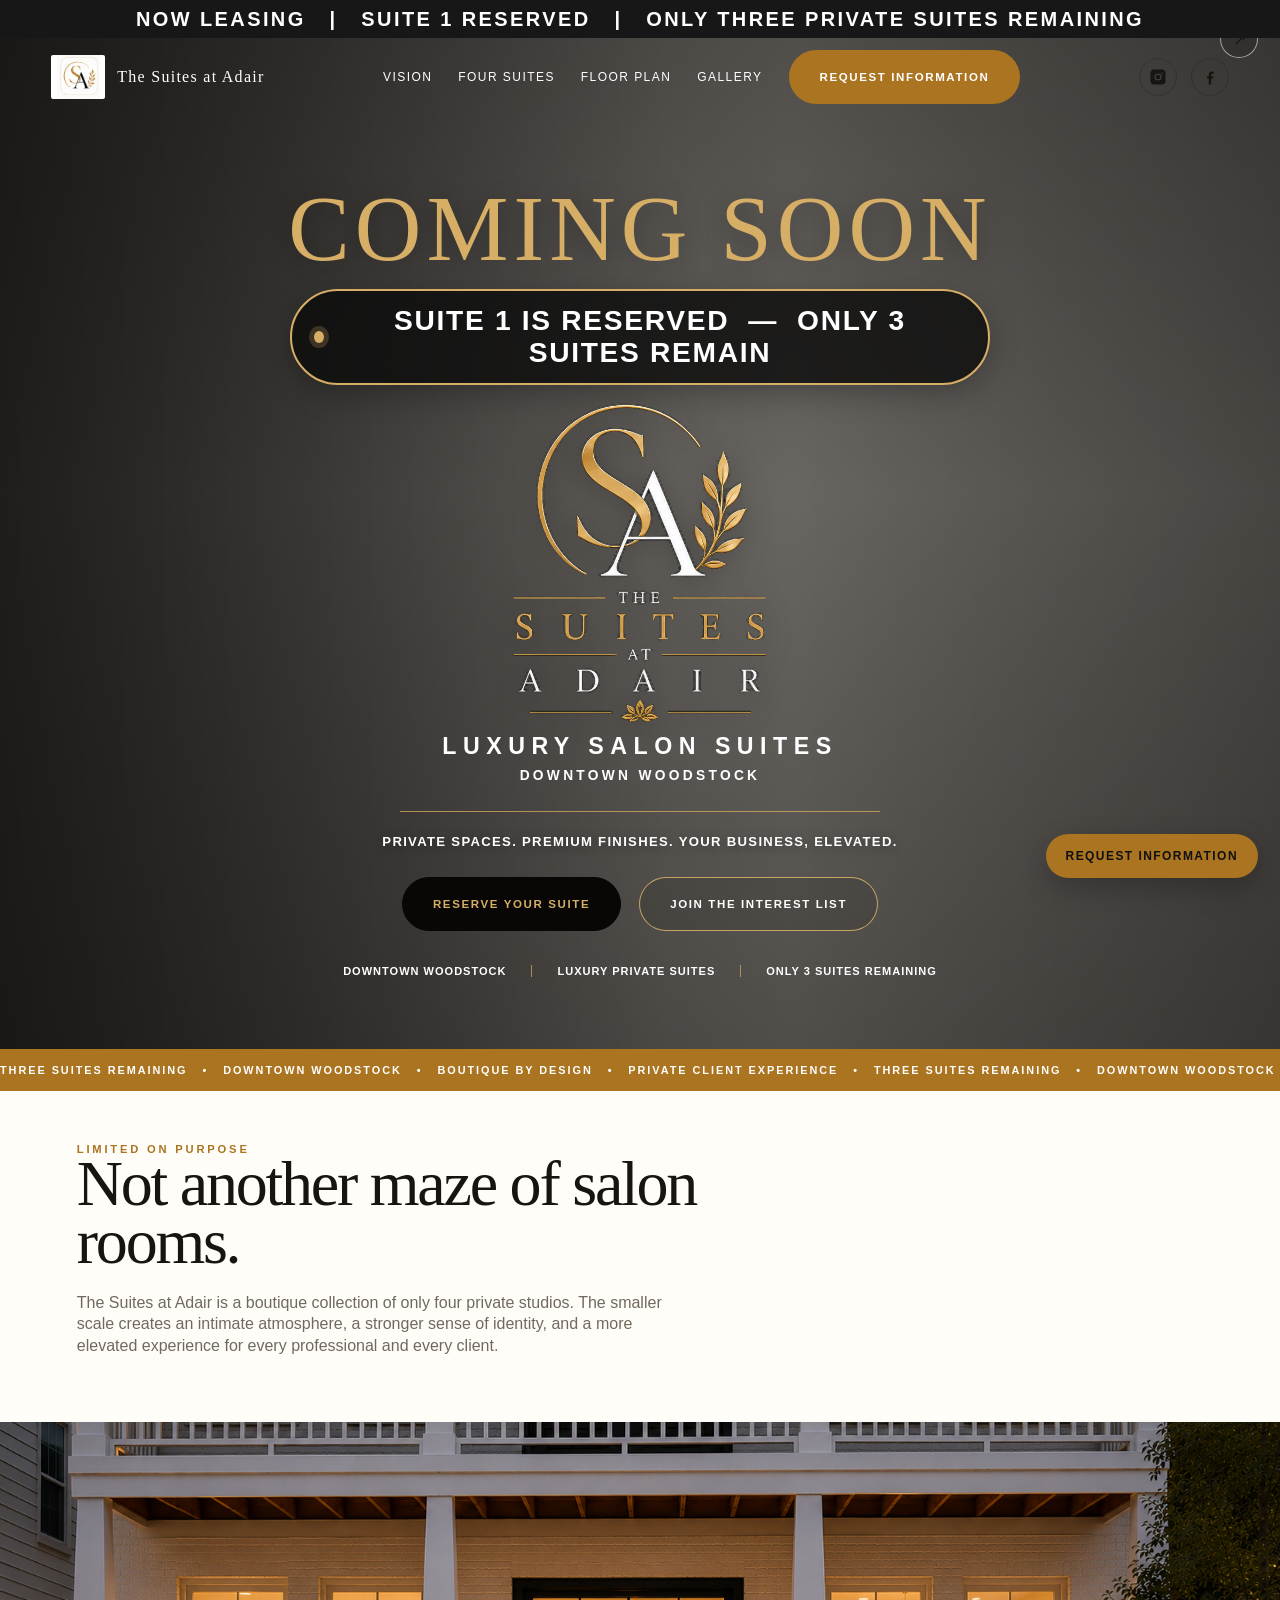
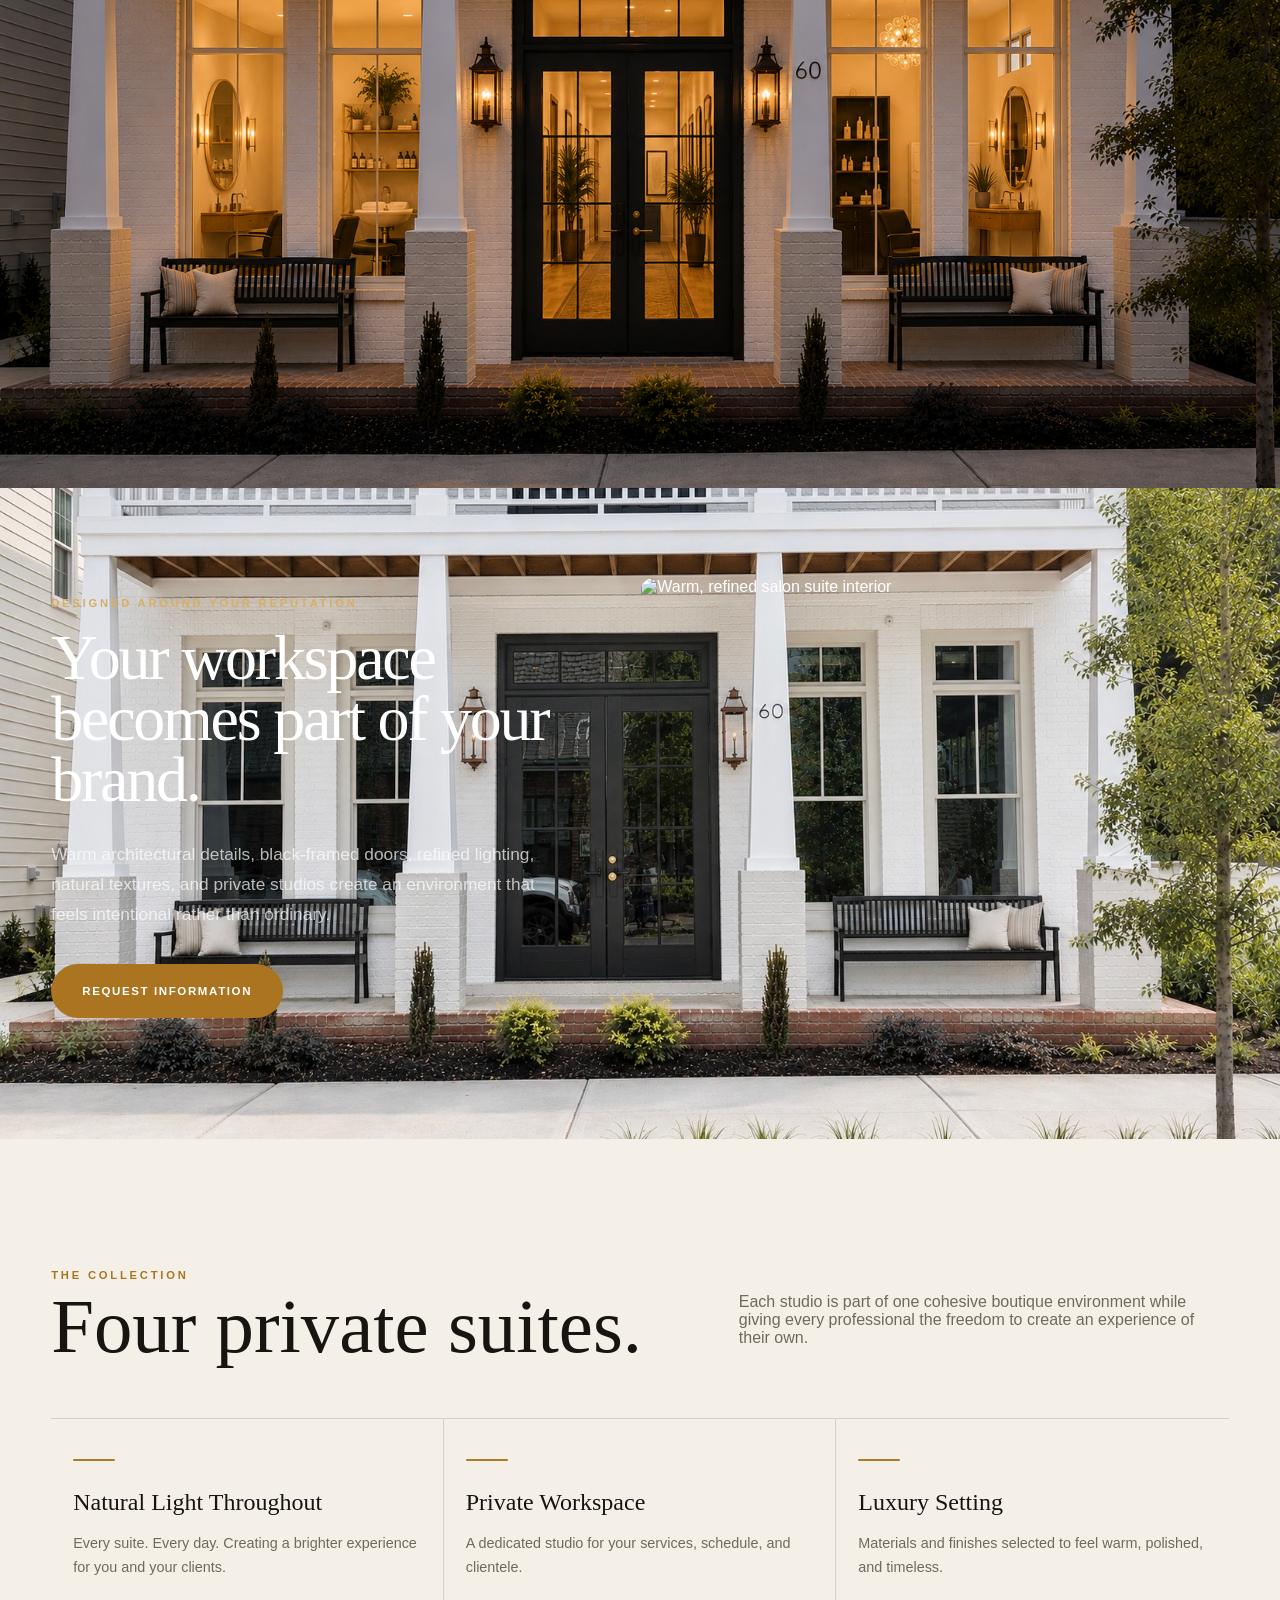
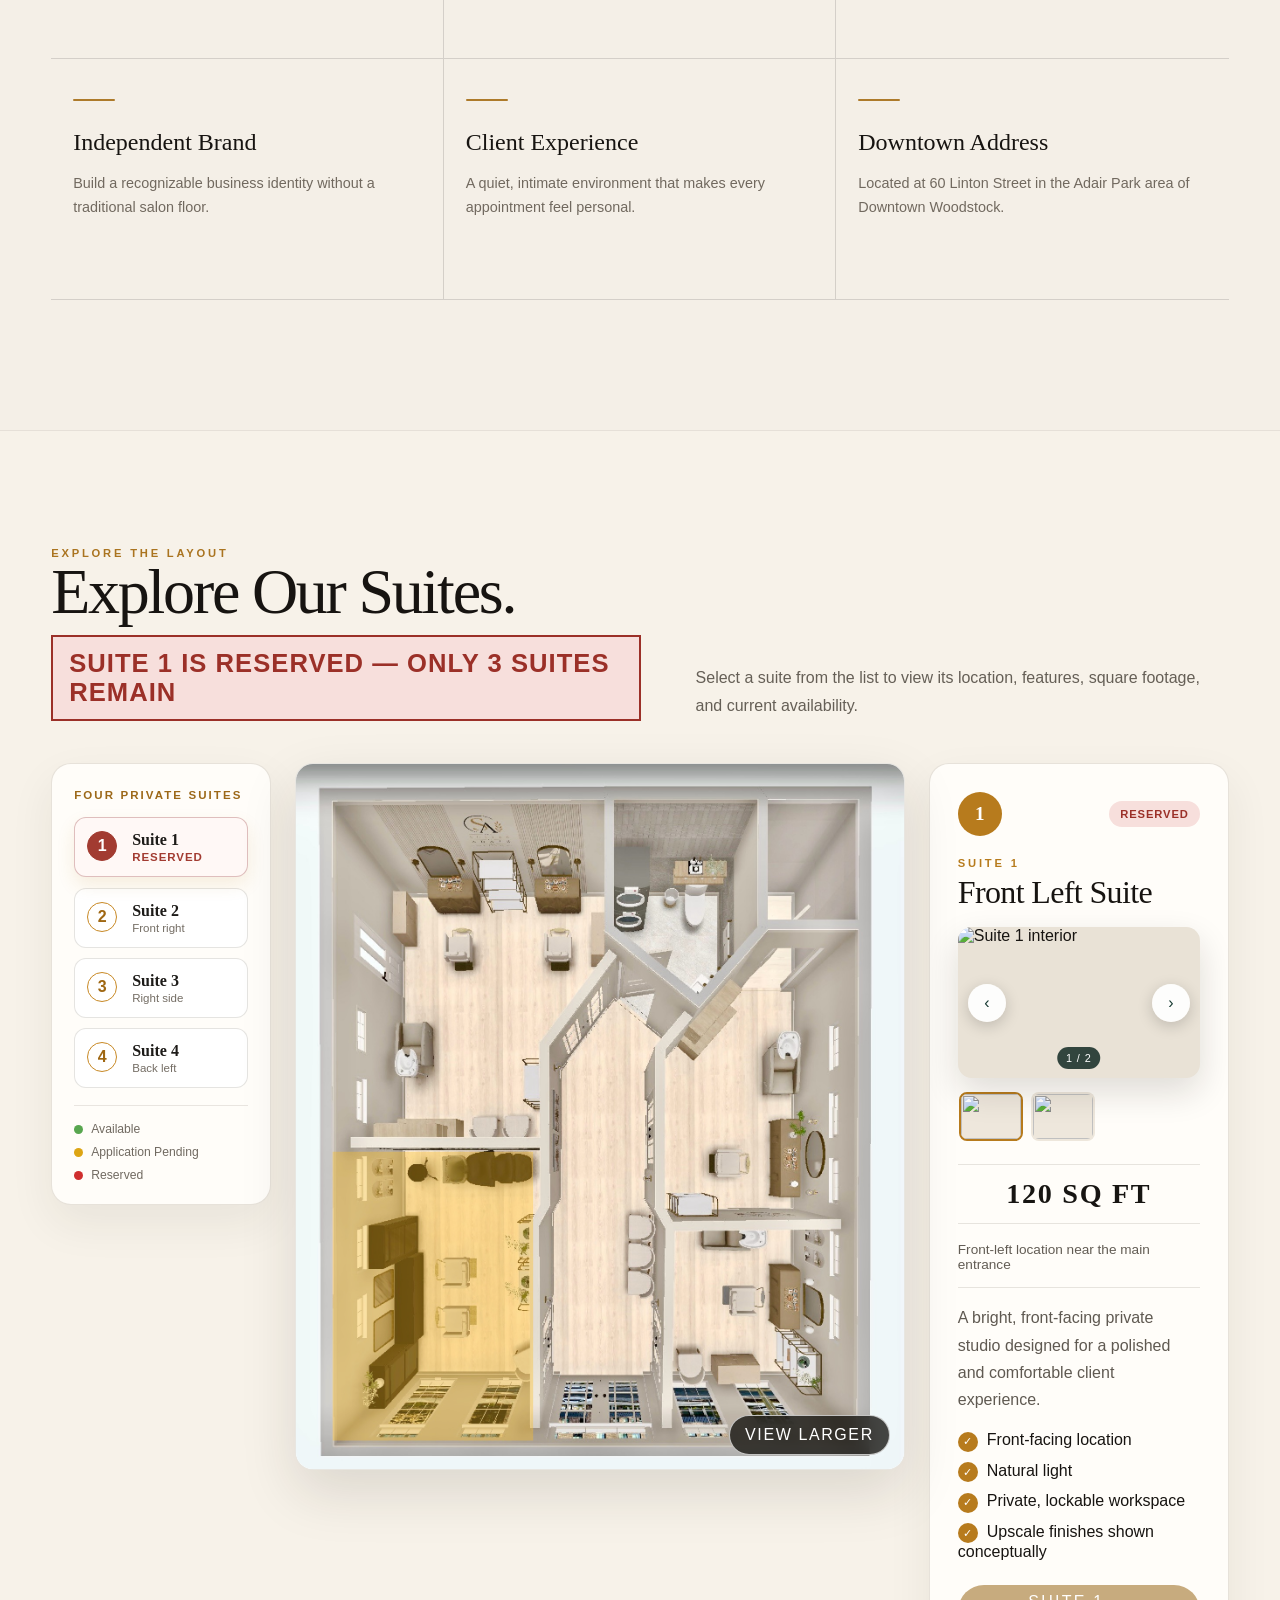
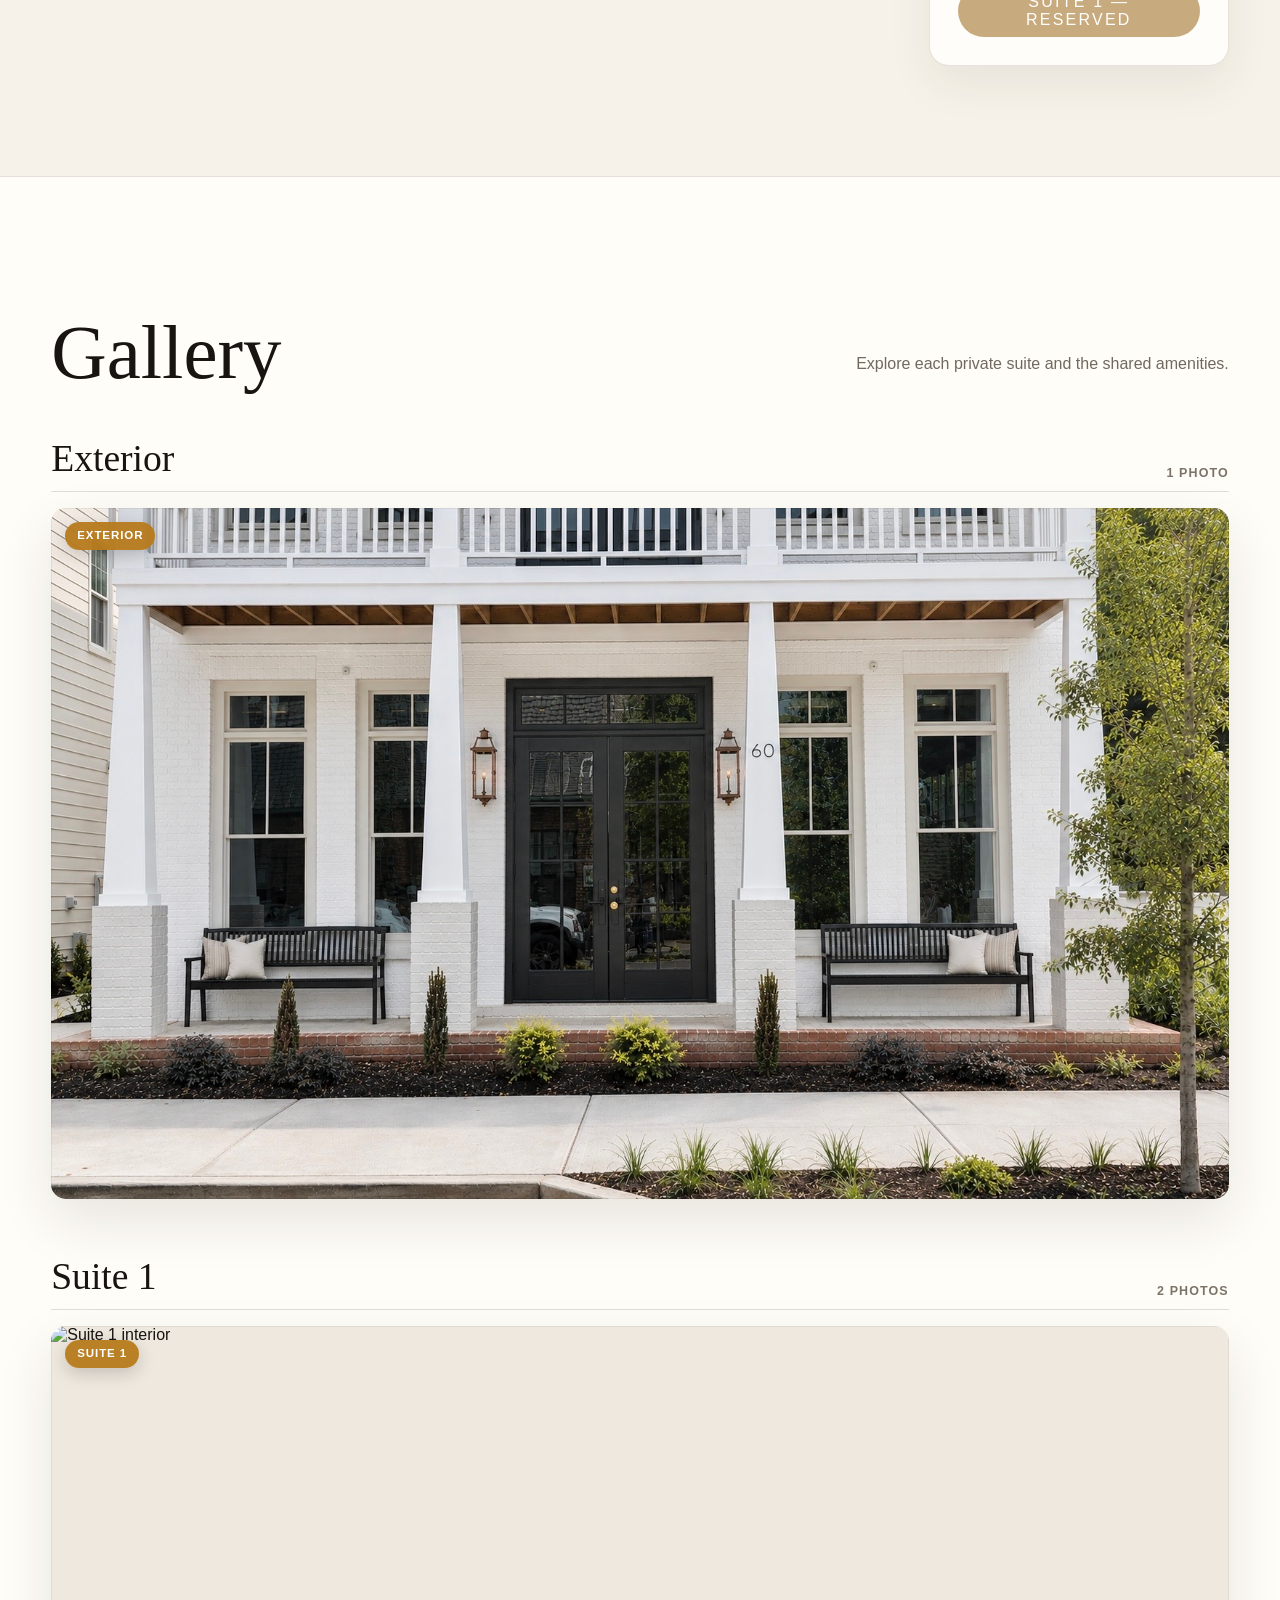
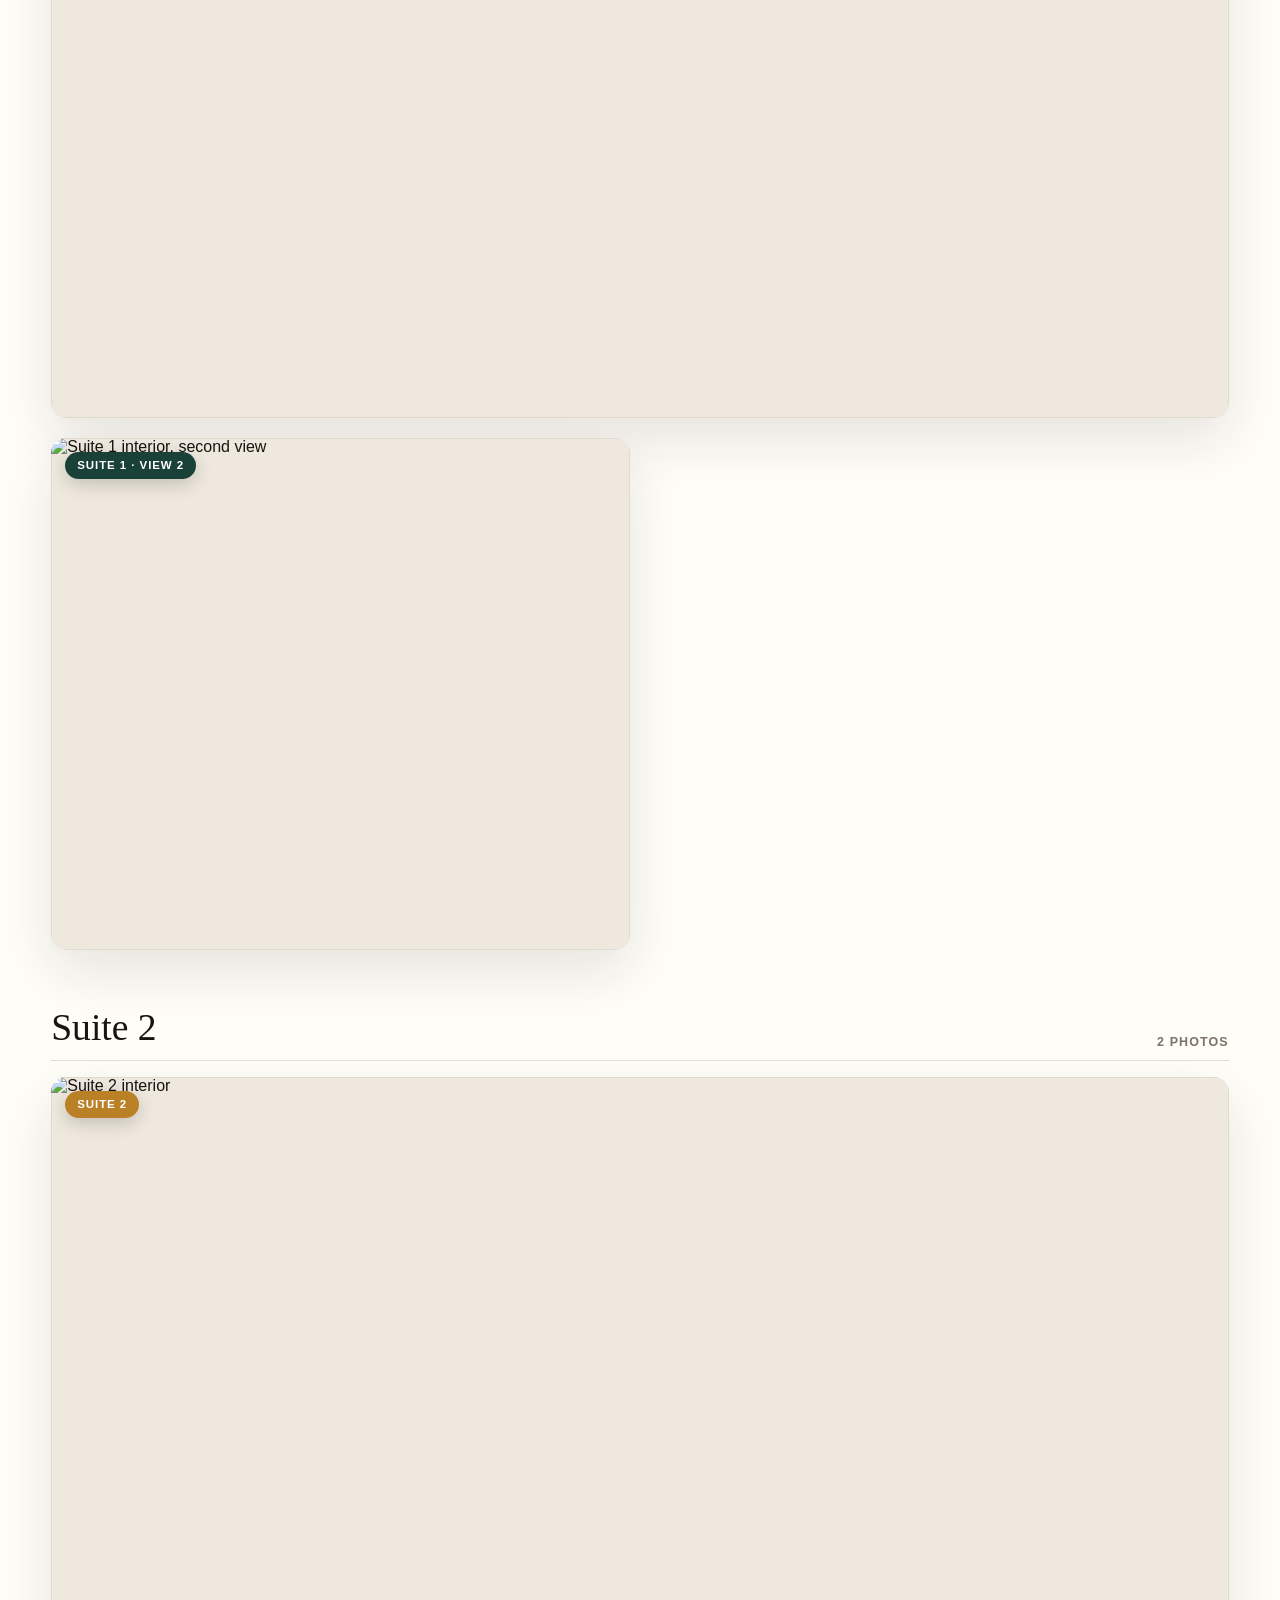
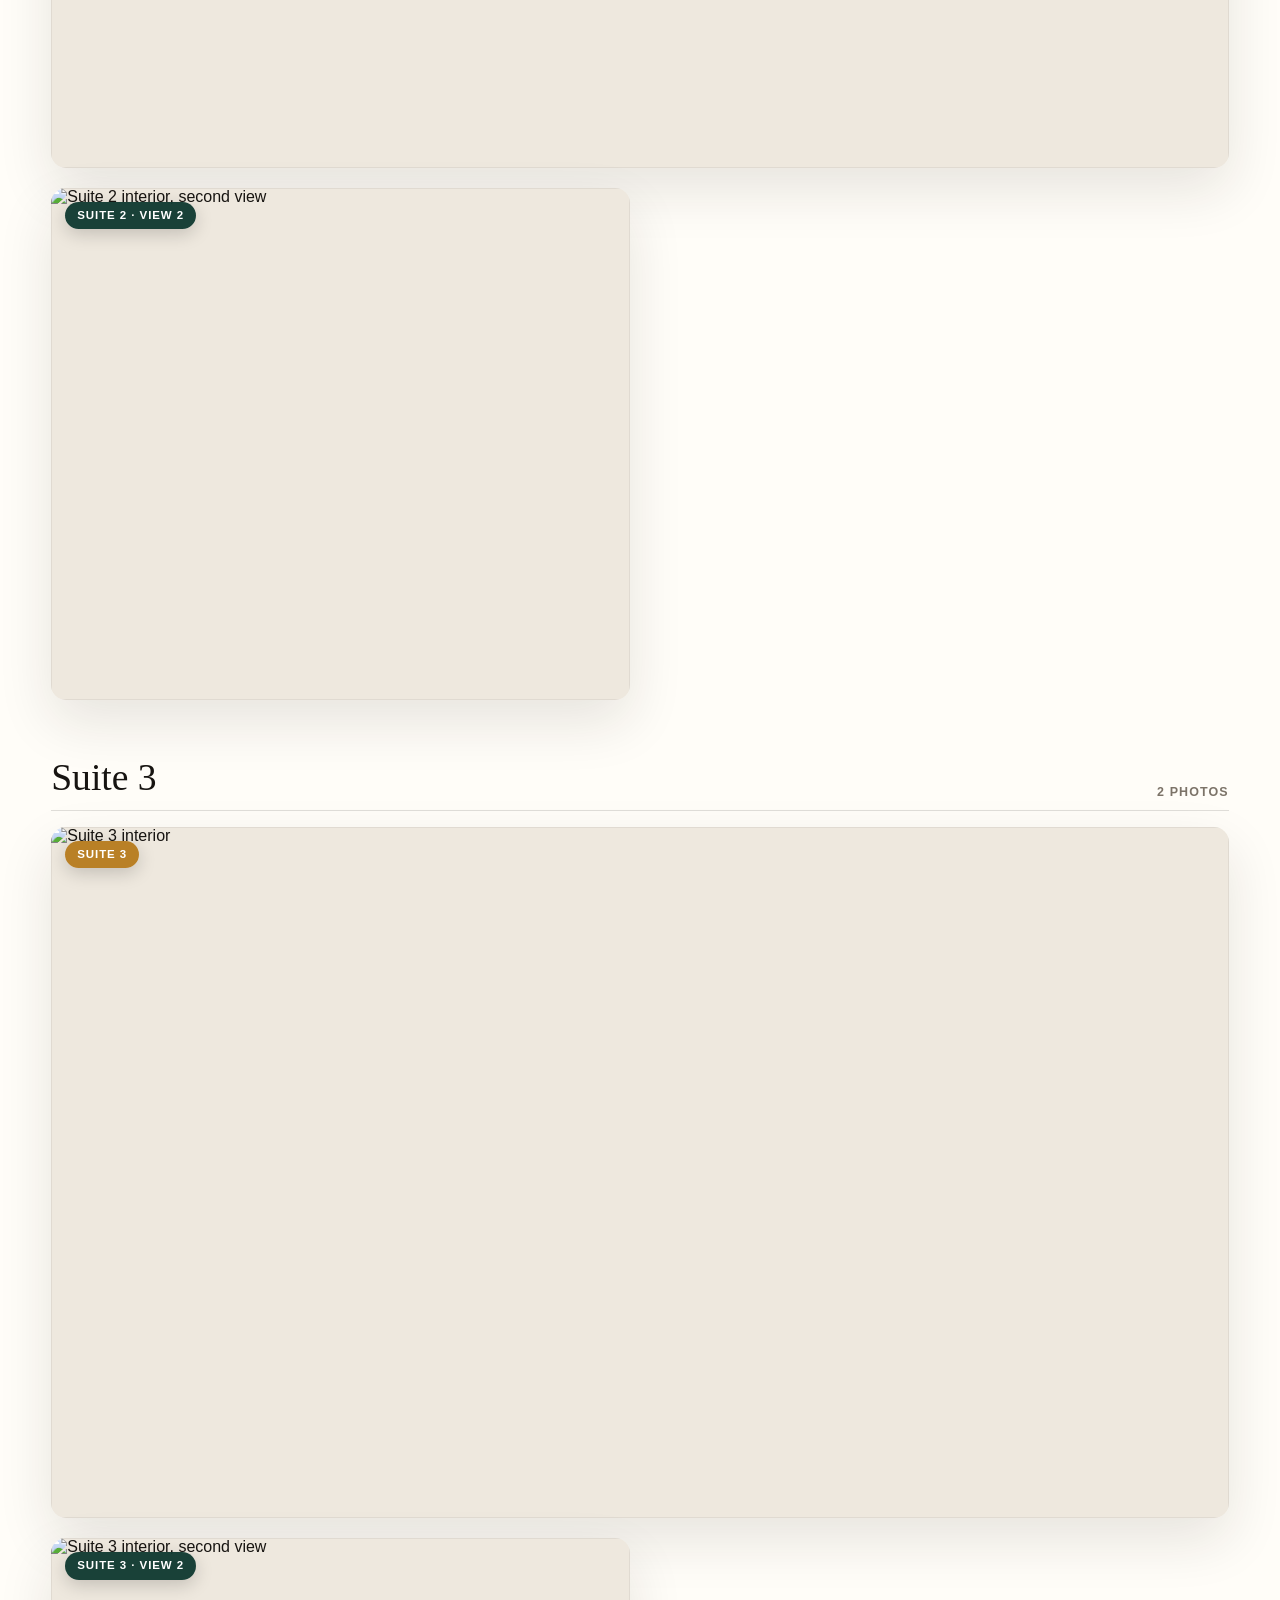
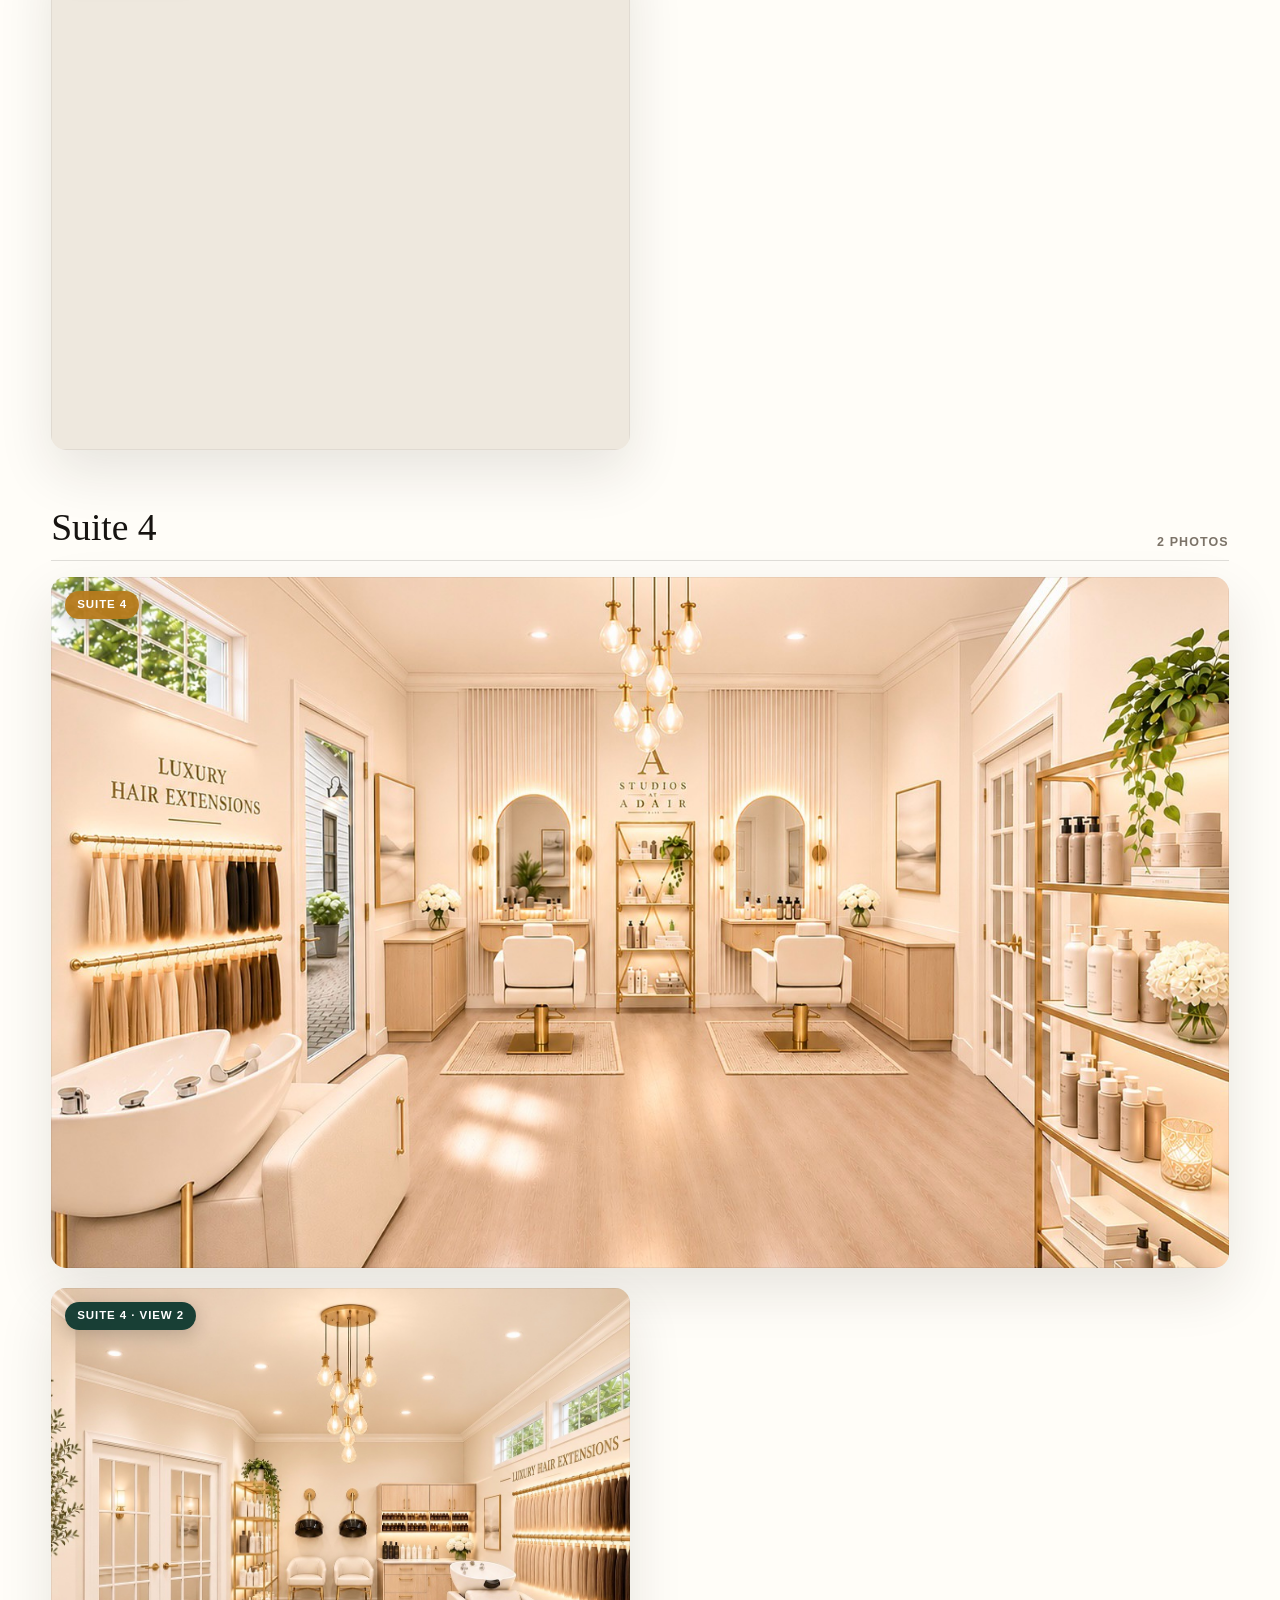
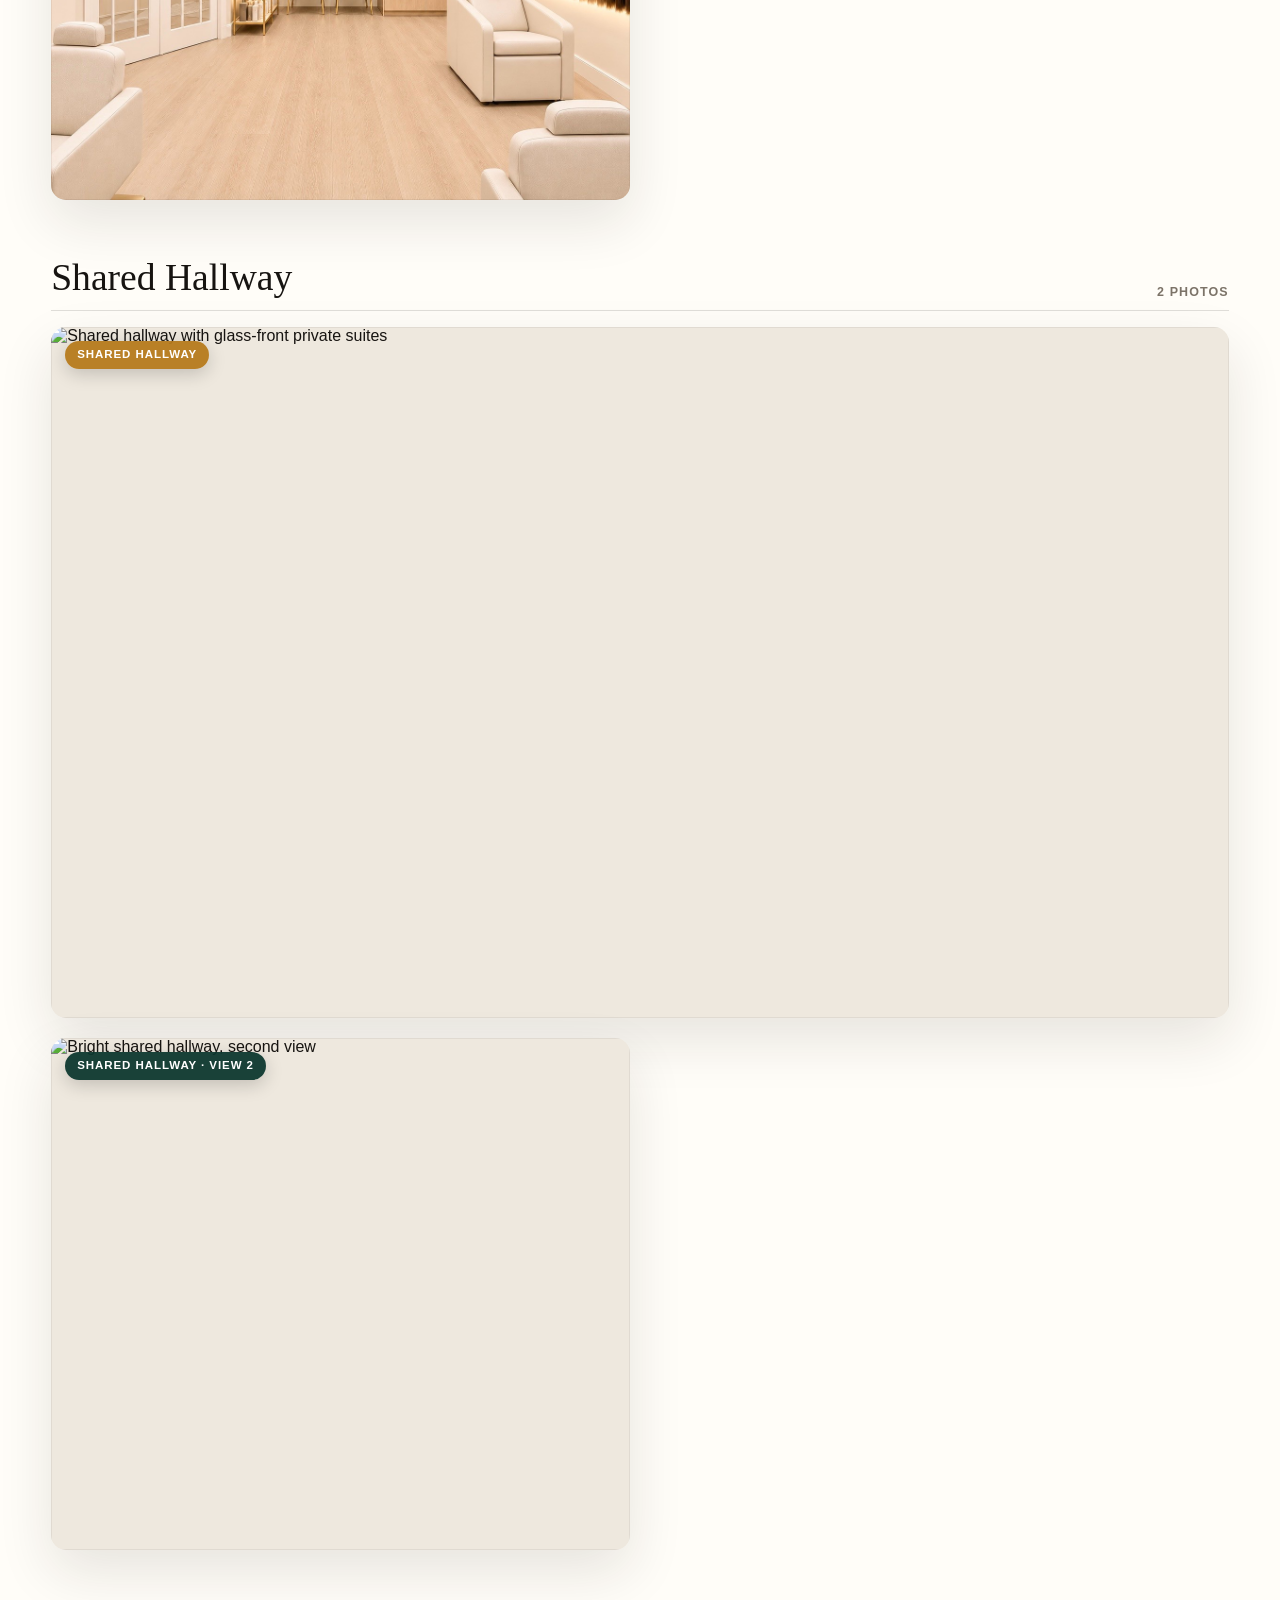
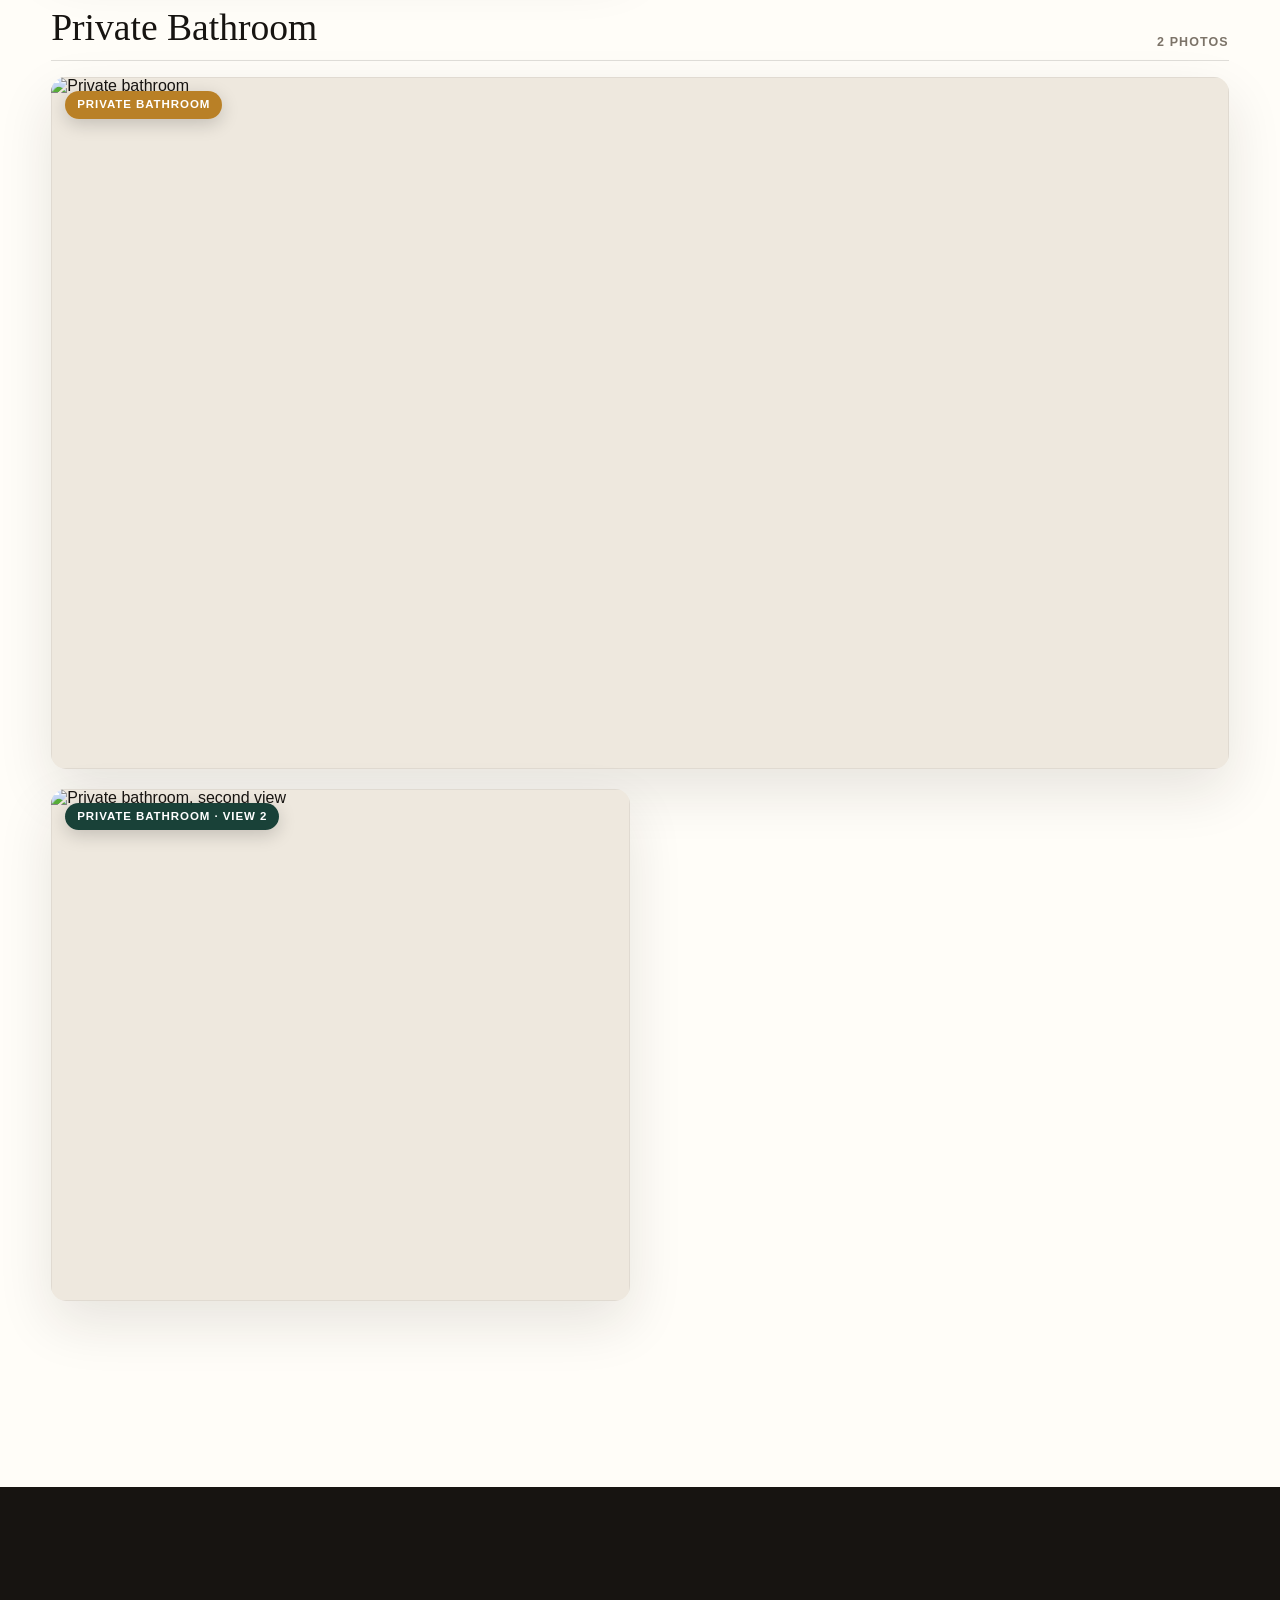
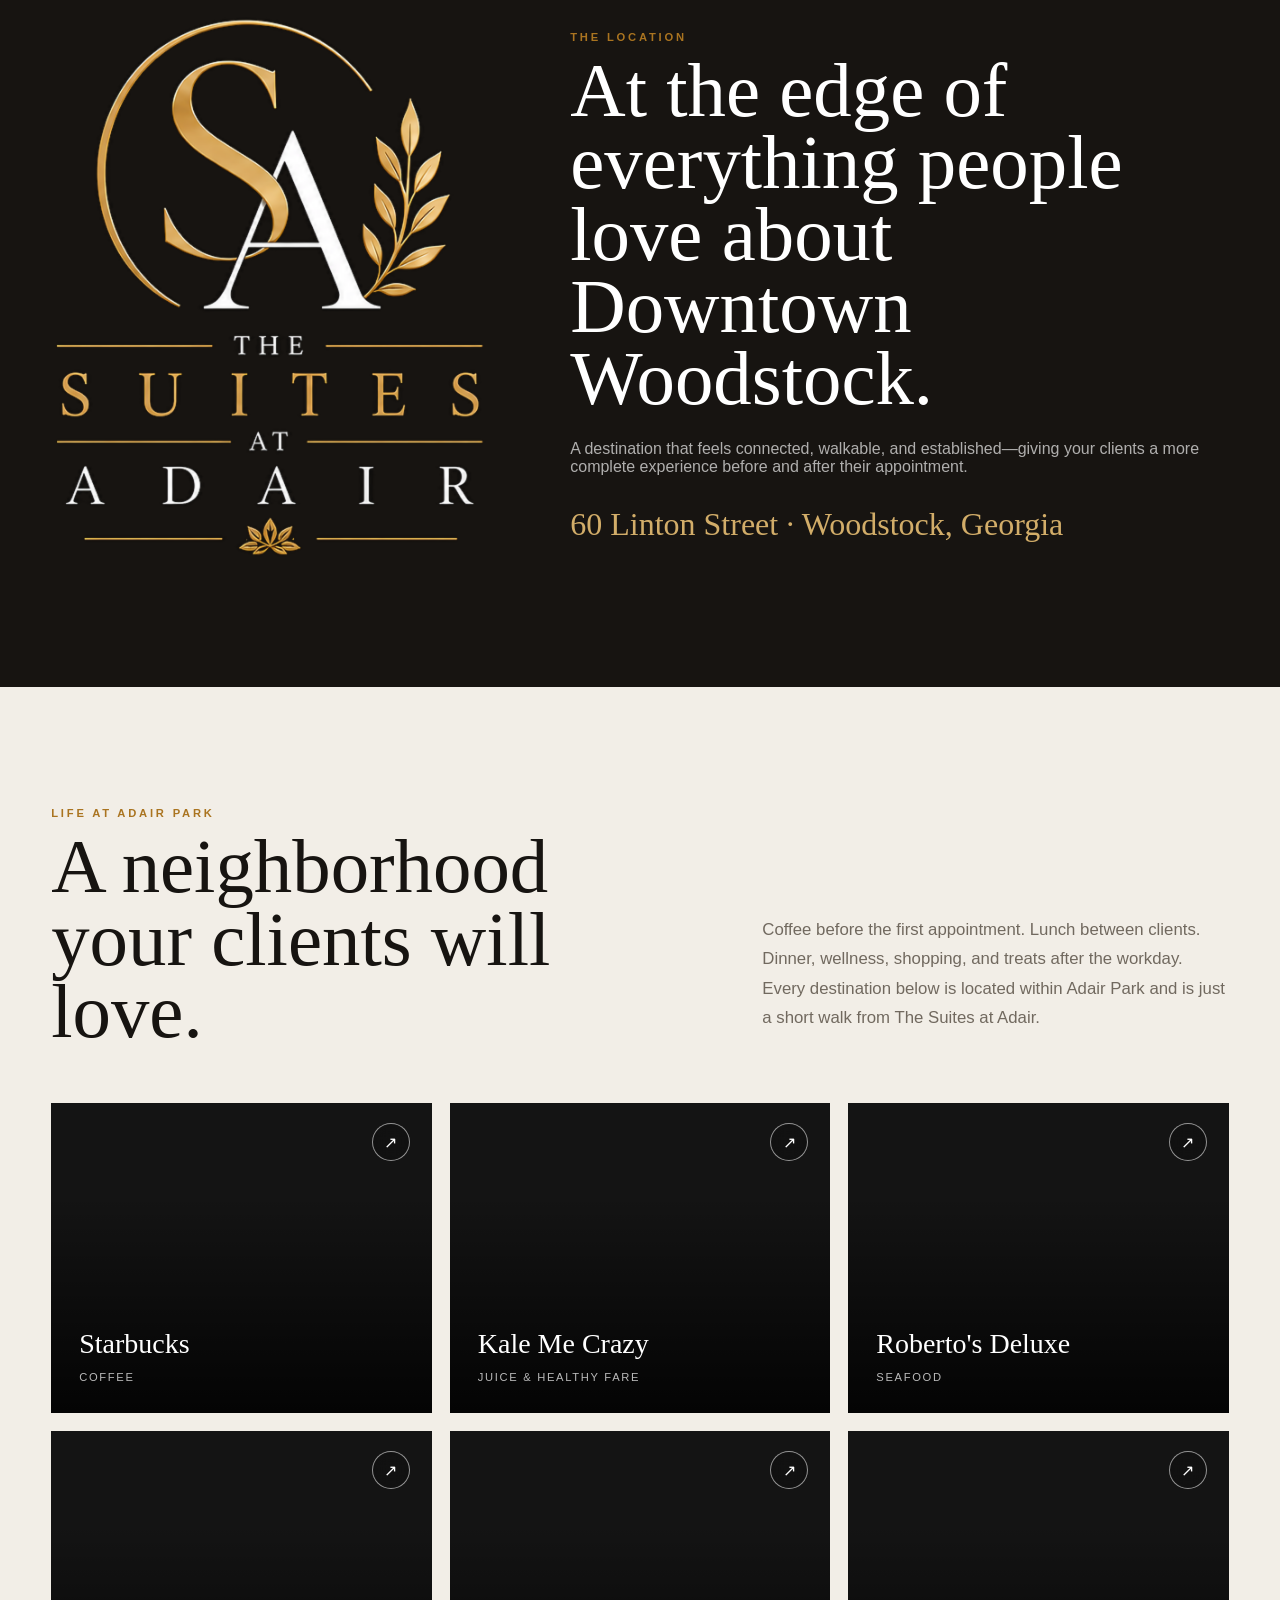
==== index.html @ a88ccf2e "Add files via upload" ====
<!DOCTYPE html>
<html lang="en">
<head>
<meta charset="utf-8"/>
<meta content="width=device-width, initial-scale=1" name="viewport"/>
<title>The Suites at Adair | Four Private Salon Suites</title>
<meta content="Four private luxury salon suites in Downtown Woodstock, Georgia, with premium shared amenities." name="description"/>
<link href="css/style.css?v=78" rel="stylesheet"/><link href="images/favicon-logo.png" rel="icon" type="image/png"/><meta content="The Suites at Adair" property="og:title"/><meta content="Four private salon suites at the edge of Downtown Woodstock, with premium shared amenities." property="og:description"/><meta content="website" property="og:type"/><meta content="https://thesuitesatadair.com/" property="og:url"/><meta content="#f4efe5" name="theme-color"/><style id="floor-plan-production-styles">/* V31 interactive floor plan */
.floor-plan-section{padding:110px 0;background:#f7f2e9;border-top:1px solid rgba(25,24,20,.08);border-bottom:1px solid rgba(25,24,20,.08)}
.floor-plan-head{display:grid;grid-template-columns:1.05fr .95fr;gap:55px;align-items:end;margin-bottom:42px}
.floor-plan-head h2{margin:.2rem 0 0;font-size:clamp(2.8rem,5vw,5.2rem);line-height:.95}
.floor-plan-head p{margin:0;color:#655f56;line-height:1.8;max-width:620px}
.floor-plan-urgency{margin-top:16px;color:#a96f18;font-size:.76rem;font-weight:800;letter-spacing:.18em;text-transform:uppercase}
.floor-plan-layout{display:grid;grid-template-columns:220px minmax(0,1fr) 300px;gap:24px;align-items:start}
.suite-picker,.suite-detail{background:#fffdf9;border:1px solid rgba(104,87,56,.16);border-radius:20px;box-shadow:0 18px 45px rgba(47,39,25,.07)}
.suite-picker{padding:22px}
.suite-picker-title{font-size:.72rem;letter-spacing:.18em;text-transform:uppercase;font-weight:800;margin:3px 0 17px;color:#9c6818}
.suite-choice{width:100%;display:grid;grid-template-columns:34px 1fr;grid-template-rows:auto auto;column-gap:11px;text-align:left;border:1px solid rgba(75,63,42,.14);background:#fff;border-radius:12px;padding:13px 12px;margin:0 0 10px;color:#1d1b18;cursor:pointer;transition:.2s ease}
.suite-choice span{grid-row:1/3;width:30px;height:30px;border-radius:50%;display:grid;place-items:center;border:1px solid #c88925;font-weight:800;color:#9f6712}
.suite-choice strong{font:600 1rem Georgia,serif}.suite-choice small{font-size:.72rem;color:#746d64;margin-top:2px}
.suite-choice:hover,.suite-choice.active{border-color:#b77b1d;transform:translateY(-1px);box-shadow:0 8px 18px rgba(183,123,29,.12)}
.suite-choice.active span{background:#b77b1d;color:#fff}
.suite-legend{border-top:1px solid rgba(75,63,42,.12);padding-top:16px;margin-top:17px;display:grid;gap:9px;color:#716a61;font-size:.76rem}
.suite-legend span{display:flex;align-items:center;gap:8px}.status-dot{width:9px;height:9px;border-radius:50%;display:inline-block;flex:0 0 auto}.status-dot.available{background:#58a64f}.status-dot.pending{background:#dda514}.status-dot.leased{background:#cf2e2e}.dimensions-note{margin-top:3px;padding-top:10px;border-top:1px solid rgba(75,63,42,.1)}
.floor-plan-canvas{position:relative;background:#fff;border-radius:18px;overflow:hidden;box-shadow:0 22px 55px rgba(35,30,22,.13);border:1px solid rgba(104,87,56,.15)}
.floor-plan-canvas>img{display:block;width:100%;height:auto}
.suite-marker{position:absolute;width:44px;height:44px;border-radius:50%;border:3px solid #fff;background:#b77b1d;color:#fff;font:700 1.05rem Georgia,serif;box-shadow:0 5px 16px rgba(0,0,0,.28);cursor:pointer;transform:translate(-50%,-50%);z-index:4;transition:.2s ease}
.suite-marker:hover,.suite-marker.active{transform:translate(-50%,-50%) scale(1.14);background:#171512}
.suite-marker[data-suite="1"]{left:75%;top:78%}.suite-marker[data-suite="2"]{left:25%;top:78%}.suite-marker[data-suite="3"]{left:75%;top:50%}.suite-marker[data-suite="4"]{left:29%;top:53%}.suite-marker[data-suite="5"]{left:25%;top:25%}
.suite-highlight{position:absolute;inset:0;background:rgba(183,123,29,.12);outline:3px solid #bd811f;outline-offset:-3px;opacity:0;pointer-events:none;z-index:2;transition:opacity .25s ease}
.suite-highlight.active{opacity:1}
.suite-highlight[data-suite="1"]{clip-path:polygon(59% 57%,91% 57%,91% 90%,59% 90%)}
.suite-highlight[data-suite="2"]{clip-path:polygon(8% 60%,40% 60%,40% 90%,8% 90%)}
.suite-highlight[data-suite="3"]{clip-path:polygon(59% 29%,91% 29%,91% 57%,59% 57%)}
.suite-highlight[data-suite="4"]{clip-path:polygon(8% 40%,40% 40%,40% 60%,8% 60%)}
.suite-highlight[data-suite="5"]{clip-path:polygon(8% 6%,52% 6%,52% 23%,40% 40%,8% 40%)}

.plan-label{position:absolute;z-index:3;pointer-events:none;transform:translate(-50%,-50%);padding:5px 8px;border-radius:7px;background:rgba(255,253,249,.86);backdrop-filter:blur(5px);box-shadow:0 3px 12px rgba(34,29,21,.08);color:#27221b;font-size:clamp(.48rem,.7vw,.68rem);font-weight:800;line-height:1.05;text-align:center;text-transform:uppercase;letter-spacing:.07em;white-space:nowrap}
.plan-label.private-restroom{left:64%;top:13%}.plan-label.closet-label{left:84%;top:13%}.plan-label.coffee-bar{left:61%;top:31%}.plan-label.shared-hallway{left:51%;top:69%}.plan-label.main-entrance{left:50%;top:96.2%;background:#181613;color:#fff}

.plan-expand{position:absolute;right:14px;bottom:14px;z-index:5;border:1px solid rgba(255,255,255,.7);background:rgba(20,18,15,.78);backdrop-filter:blur(8px);color:#fff;border-radius:999px;padding:10px 15px;font-size:.7rem;text-transform:uppercase;letter-spacing:.1em;cursor:pointer}
.suite-detail{padding:28px}.suite-detail-top{display:flex;justify-content:space-between;align-items:center;margin-bottom:21px}.suite-detail-number{width:44px;height:44px;border-radius:50%;display:grid;place-items:center;background:#b77b1d;color:#fff;font:700 1.2rem Georgia,serif}.suite-status{background:#e7f2df;color:#3c7433;padding:7px 11px;border-radius:999px;font-size:.7rem;font-weight:750;text-transform:uppercase;letter-spacing:.08em}
.suite-detail-eyebrow{color:#b77b1d}.suite-detail h3{font-size:2rem;margin:.3rem 0 1rem}.suite-detail-meta{display:grid;gap:8px;padding:15px 0;border-top:1px solid rgba(75,63,42,.13);border-bottom:1px solid rgba(75,63,42,.13);font-size:.85rem;color:#625c54}.suite-detail p{color:#5f5951;line-height:1.7}.suite-detail ul{list-style:none;padding:0;margin:18px 0 24px;display:grid;gap:10px}.suite-detail li:before{content:'✓';display:inline-grid;place-items:center;width:20px;height:20px;border-radius:50%;background:#b77b1d;color:white;margin-right:9px;font-size:.7rem}.request-suite{width:100%;border:0;cursor:pointer}
.plan-modal{position:fixed;inset:0;z-index:999;background:rgba(12,11,10,.92);display:grid;place-items:center;padding:34px;overflow:auto}.plan-modal[hidden]{display:none}.plan-modal img{max-width:min(1100px,94vw);max-height:90vh;object-fit:contain;border-radius:8px;box-shadow:0 20px 80px rgba(0,0,0,.55)}.plan-modal-close{position:fixed;right:24px;top:18px;border:0;background:transparent;color:#fff;font-size:2.5rem;cursor:pointer}
@media(max-width:1050px){.floor-plan-layout{grid-template-columns:190px 1fr}.suite-detail{grid-column:1/-1;display:grid;grid-template-columns:auto 1fr;gap:0 28px}.suite-detail-top{grid-row:1/5}.suite-detail .request-suite{max-width:360px}.floor-plan-head{grid-template-columns:1fr}}
@media(max-width:760px){.plan-label{font-size:.45rem;padding:3px 5px;letter-spacing:.04em}.floor-plan-section{padding:76px 0}.floor-plan-head{display:block}.floor-plan-head p{margin-top:18px}.floor-plan-layout{display:flex;flex-direction:column}.suite-picker{width:100%;display:grid;grid-template-columns:repeat(5,1fr);gap:7px;padding:14px}.suite-picker-title,.suite-legend{grid-column:1/-1}.suite-choice{display:flex;align-items:center;justify-content:center;padding:8px;margin:0}.suite-choice strong,.suite-choice small{display:none}.suite-choice span{width:34px;height:34px}.floor-plan-canvas{width:100%}.suite-marker{width:36px;height:36px}.suite-detail{display:block;width:100%;padding:24px}.plan-expand{font-size:.62rem;padding:8px 11px}.links a[href="#floor-plan"]{display:none}}


/* V33 production floor-plan safeguards */
#floor-plan, #floor-plan * { box-sizing: border-box; }
#floor-plan button { font: inherit; }
#floor-plan .floor-plan-head h2 {
  font-family: Georgia, "Times New Roman", serif;
  font-weight: 500;
  letter-spacing: -.035em;
}
#floor-plan .floor-plan-head {
  padding-top: 6px;
}
#floor-plan .floor-plan-layout {
  position: relative;
}
#floor-plan .suite-choice {
  appearance: none;
  -webkit-appearance: none;
}
#floor-plan .suite-choice strong,
#floor-plan .suite-choice small {
  display: block;
}
#floor-plan .suite-picker-title,
#floor-plan .suite-detail-eyebrow {
  font-family: Arial, Helvetica, sans-serif;
}
#floor-plan .floor-plan-canvas > img {
  aspect-ratio: 0.82;
  object-fit: contain;
  background: #fff;
}
#floor-plan .suite-detail h3 {
  font-family: Georgia, "Times New Roman", serif;
  font-weight: 500;
  letter-spacing: -.02em;
}
#floor-plan .request-suite {
  display: inline-flex;
  justify-content: center;
  align-items: center;
  min-height: 52px;
}
@media (max-width: 760px) {
  #floor-plan .floor-plan-head h2 { font-size: 2.65rem; }
  #floor-plan .floor-plan-layout { gap: 16px; }
  #floor-plan .suite-picker {
    display: grid;
    grid-template-columns: repeat(5, 1fr);
  }
}



/* V34: Suite 5 private entrance, larger gallery, and full-screen media */
.suite-five-private-entrance{
  left:7.5%;
  top:13.5%;
  max-width:92px;
  text-align:center;
  line-height:1.15;
  border-color:rgba(183,123,29,.55);
  color:#7d5312;
  background:rgba(255,250,240,.96);
}

#gallery .editorial-grid{
  grid-template-columns:repeat(2,minmax(0,1fr));
  grid-auto-rows:auto;
  gap:26px;
}
#gallery .gallery-card:nth-child(n){
  grid-column:auto;
  grid-row:auto;
  min-height:clamp(390px,42vw,610px);
  border-radius:16px;
  box-shadow:0 22px 55px rgba(35,30,22,.11);
  cursor:zoom-in;
}
#gallery .gallery-card:first-child{
  grid-column:1 / -1;
  min-height:clamp(520px,55vw,760px);
}
#gallery .gallery-card img{
  min-height:inherit;
}
#gallery .gallery-card:focus-visible{
  outline:3px solid #b77b1d;
  outline-offset:4px;
}

.gallery-modal{
  position:fixed;
  inset:0;
  z-index:1100;
  display:grid;
  place-items:center;
  padding:34px;
  background:rgba(12,11,10,.94);
  overflow:auto;
}
.gallery-modal[hidden]{display:none}
.gallery-modal img{
  max-width:min(1500px,95vw);
  max-height:91vh;
  width:min(90vw,1100px);
  height:auto;
  object-fit:contain;
  border-radius:10px;
  box-shadow:0 24px 90px rgba(0,0,0,.62);
}
.gallery-modal-close{
  position:fixed;
  top:16px;
  right:24px;
  z-index:2;
  border:0;
  background:transparent;
  color:#fff;
  font-size:2.7rem;
  line-height:1;
  cursor:pointer;
}

@media(max-width:760px){
  .suite-five-private-entrance{
    left:6%;
    top:12.5%;
    max-width:74px;
  }
  #gallery .editorial-grid{
    grid-template-columns:1fr;
    gap:20px;
  }
  #gallery .gallery-card:nth-child(n),
  #gallery .gallery-card:first-child{
    grid-column:1;
    min-height:390px;
  }
  .gallery-modal{padding:18px}
}



/* V35 stability release: corrected entrance label, reliable gallery, mobile repair */
html, body { overflow-x: hidden; }
img { max-width: 100%; }

.suite-five-private-entrance{
  left:12% !important;
  top:20.5% !important;
  width:94px;
  white-space:normal !important;
  line-height:1.12 !important;
  text-align:center;
  transform:translate(-50%,-50%);
}

/* Smaller suite markers so furniture remains visible */
#floor-plan .suite-marker{
  width:30px !important;
  height:30px !important;
  border-width:2px !important;
  font-size:.78rem !important;
  box-shadow:0 4px 11px rgba(0,0,0,.24) !important;
}
#floor-plan .suite-marker:hover,
#floor-plan .suite-marker.active{
  transform:translate(-50%,-50%) scale(1.08) !important;
}

/* Reliable large gallery layout */
#gallery .editorial-grid{
  display:grid !important;
  grid-template-columns:repeat(2,minmax(0,1fr)) !important;
  grid-auto-flow:row !important;
  grid-auto-rows:auto !important;
  gap:24px !important;
}
#gallery .gallery-card,
#gallery .gallery-card:nth-child(n),
#gallery .editorial-grid .gallery-card:nth-child(n+2){
  grid-column:auto !important;
  grid-row:auto !important;
  min-width:0 !important;
  width:100% !important;
  height:clamp(380px,40vw,590px) !important;
  min-height:0 !important;
  margin:0 !important;
  overflow:hidden !important;
  border-radius:15px !important;
  background:#eee8de !important;
}
#gallery .gallery-card:first-child{
  grid-column:1 / -1 !important;
  height:clamp(500px,54vw,760px) !important;
}
#gallery .gallery-card img{
  display:block !important;
  width:100% !important;
  height:100% !important;
  min-height:0 !important;
  object-fit:cover !important;
  opacity:1 !important;
  visibility:visible !important;
}

/* Tablet repair */
@media (max-width:1050px){
  #floor-plan .floor-plan-layout{
    grid-template-columns:180px minmax(0,1fr) !important;
    gap:18px !important;
  }
  #floor-plan .suite-detail{
    grid-column:1 / -1 !important;
  }
}

/* Phone repair */
@media (max-width:760px){
  .wrap{
    width:calc(100% - 28px) !important;
    max-width:none !important;
  }
  .floor-plan-section{
    padding:64px 0 !important;
  }
  #floor-plan .floor-plan-head{
    display:block !important;
    margin-bottom:24px !important;
  }
  #floor-plan .floor-plan-head h2{
    font-size:clamp(2.15rem,11vw,3rem) !important;
    line-height:1 !important;
  }
  #floor-plan .floor-plan-head p{
    margin-top:16px !important;
    line-height:1.55 !important;
  }
  #floor-plan .floor-plan-layout{
    display:flex !important;
    flex-direction:column !important;
    gap:16px !important;
    width:100% !important;
  }
  #floor-plan .suite-picker{
    width:100% !important;
    display:flex !important;
    flex-wrap:nowrap !important;
    gap:8px !important;
    overflow-x:auto !important;
    padding:12px !important;
    scroll-snap-type:x mandatory;
    -webkit-overflow-scrolling:touch;
  }
  #floor-plan .suite-picker-title,
  #floor-plan .suite-legend{
    display:none !important;
  }
  #floor-plan .suite-choice{
    flex:0 0 132px !important;
    display:grid !important;
    grid-template-columns:30px 1fr !important;
    grid-template-rows:auto auto !important;
    justify-content:initial !important;
    align-items:center !important;
    padding:10px !important;
    margin:0 !important;
    scroll-snap-align:start;
  }
  #floor-plan .suite-choice strong,
  #floor-plan .suite-choice small{
    display:block !important;
  }
  #floor-plan .suite-choice span{
    width:28px !important;
    height:28px !important;
  }
  #floor-plan .floor-plan-canvas{
    width:100% !important;
    border-radius:12px !important;
  }
  #floor-plan .floor-plan-canvas > img{
    width:100% !important;
    height:auto !important;
    aspect-ratio:auto !important;
    object-fit:contain !important;
  }
  #floor-plan .suite-marker{
    width:23px !important;
    height:23px !important;
    font-size:.63rem !important;
    border-width:1.5px !important;
  }
  #floor-plan .plan-label{
    font-size:.38rem !important;
    padding:2px 4px !important;
    letter-spacing:.025em !important;
  }
  #floor-plan .suite-five-private-entrance{
    left:12% !important;
    top:20.5% !important;
    width:68px !important;
  }
  #floor-plan .plan-expand{
    right:8px !important;
    bottom:8px !important;
    padding:7px 9px !important;
    font-size:.52rem !important;
  }
  #floor-plan .suite-detail{
    display:block !important;
    width:100% !important;
    padding:21px !important;
    border-radius:14px !important;
  }
  #floor-plan .suite-detail-top{
    margin-bottom:14px !important;
  }
  #floor-plan .suite-detail h3{
    font-size:1.7rem !important;
  }

  #gallery .editorial-grid{
    grid-template-columns:1fr !important;
    gap:16px !important;
  }
  #gallery .gallery-card,
  #gallery .gallery-card:nth-child(n),
  #gallery .gallery-card:first-child,
  #gallery .editorial-grid .gallery-card:nth-child(n+2){
    grid-column:1 !important;
    width:100% !important;
    height:clamp(255px,72vw,390px) !important;
  }
  .gallery-modal{
    padding:12px !important;
  }
  .gallery-modal img{
    max-width:96vw !important;
    max-height:88vh !important;
  }
}

@media (max-width:420px){
  #floor-plan .suite-choice{
    flex-basis:118px !important;
  }
  #floor-plan .suite-choice strong{
    font-size:.88rem !important;
  }
  #floor-plan .suite-choice small{
    font-size:.63rem !important;
  }
}



/* V36: clickable room highlighting, labeled gallery, mechanical closet */
#floor-plan .suite-marker { display:none !important; }

#floor-plan .suite-highlight{
  opacity:0;
  background:rgba(246,190,45,.38) !important;
  outline:4px solid rgba(198,133,10,.95) !important;
  outline-offset:-4px;
  transition:opacity .25s ease, filter .25s ease;
}
#floor-plan .suite-highlight.active{
  opacity:1 !important;
  filter:saturate(1.08);
}
#floor-plan .mechanical-closet-label{
  width:92px;
  text-align:center;
  line-height:1.1;
}

#gallery .gallery-card{
  position:relative !important;
}
#gallery .gallery-label{
  position:absolute;
  top:14px;
  left:14px;
  z-index:3;
  margin:0;
  padding:8px 12px;
  border-radius:999px;
  background:rgba(12,55,46,.94);
  color:#fff;
  font-size:.72rem;
  font-weight:800;
  letter-spacing:.08em;
  line-height:1;
  text-transform:uppercase;
  box-shadow:0 5px 18px rgba(0,0,0,.18);
}
#gallery .gallery-card:first-child .gallery-label{
  background:rgba(183,123,29,.95);
}

@media(max-width:760px){
  #gallery .gallery-label{
    top:10px;
    left:10px;
    padding:7px 9px;
    font-size:.61rem;
  }
  #floor-plan .mechanical-closet-label{
    width:62px !important;
  }
}


/* V37 suite photo panel and reliable new gallery images */
.suite-photo-viewer{
  position:relative;
  width:100%;
  margin:16px 0 20px;
  aspect-ratio:4/3;
  overflow:hidden;
  border-radius:13px;
  background:#eee8de;
  box-shadow:0 12px 30px rgba(30,25,18,.12);
}
.suite-photo-viewer img{
  display:block;
  width:100%;
  height:100%;
  object-fit:cover;
}
.suite-photo-nav{
  position:absolute;
  z-index:2;
  top:50%;
  transform:translateY(-50%);
  width:38px;
  height:38px;
  border:0;
  border-radius:50%;
  background:rgba(255,255,255,.92);
  color:#173a32;
  font-size:1.65rem;
  line-height:1;
  cursor:pointer;
  box-shadow:0 4px 15px rgba(0,0,0,.18);
}
.suite-photo-prev{left:10px}.suite-photo-next{right:10px}
.suite-photo-count{
  position:absolute;
  z-index:2;
  bottom:9px;
  left:50%;
  transform:translateX(-50%);
  padding:5px 9px;
  border-radius:999px;
  background:rgba(10,35,30,.82);
  color:#fff;
  font-size:.68rem;
  letter-spacing:.08em;
}
#gallery img[src$="coffee-bar.jpg"],
#gallery img[src$="private-restroom.jpg"],
#gallery img[src$="suite-4-second-view.jpg"]{
  display:block !important;
  opacity:1 !important;
  visibility:visible !important;
}
@media(max-width:760px){
  .suite-photo-viewer{aspect-ratio:16/11;margin:14px 0 18px}
  .suite-photo-nav{width:34px;height:34px}
}



/* V38: suite photos directly beneath suite title */
#floor-plan .suite-detail{
  overflow:hidden;
}
#floor-plan .suite-photo-viewer{
  margin:14px 0 18px !important;
  aspect-ratio:16 / 10 !important;
  border-radius:14px !important;
  background:#e9e2d6 !important;
  box-shadow:0 14px 34px rgba(28,23,16,.14) !important;
}
#floor-plan .suite-photo-viewer img{
  display:block !important;
  width:100% !important;
  height:100% !important;
  object-fit:cover !important;
  opacity:1 !important;
  visibility:visible !important;
}
#floor-plan .suite-detail-meta{
  margin-top:0 !important;
}
@media(max-width:1050px){
  #floor-plan .suite-detail{
    display:block !important;
  }
}
@media(max-width:760px){
  #floor-plan .suite-photo-viewer{
    aspect-ratio:4 / 3 !important;
  }
}



/* V40: correctly mapped suite galleries */
#floor-plan .suite-photo-thumbs{
  display:flex;
  gap:8px;
  margin:-7px 0 18px;
  padding:3px 1px 5px;
  overflow-x:auto;
  scrollbar-width:thin;
}
#floor-plan .suite-photo-thumb{
  flex:0 0 64px;
  width:64px;
  height:49px;
  padding:0;
  overflow:hidden;
  border:2px solid transparent;
  border-radius:8px;
  background:#eee7dc;
  cursor:pointer;
}
#floor-plan .suite-photo-thumb.active{
  border-color:#b77b1d;
}
#floor-plan .suite-photo-thumb img{
  display:block;
  width:100%;
  height:100%;
  object-fit:cover;
}

.gallery-showcase{
  margin:38px 0 56px;
}
.gallery-showcase-head{
  display:flex;
  justify-content:space-between;
  align-items:end;
  gap:18px;
  margin-bottom:16px;
  padding-bottom:11px;
  border-bottom:1px solid rgba(40,35,28,.14);
}
.gallery-showcase-head h3{
  margin:0;
  font-family:Georgia,"Times New Roman",serif;
  font-size:clamp(1.65rem,3vw,2.35rem);
  font-weight:500;
}
.gallery-showcase-head span{
  color:#7c7368;
  font-size:.78rem;
  font-weight:700;
  letter-spacing:.09em;
  text-transform:uppercase;
}
.gallery-showcase-rail{
  display:grid;
  grid-template-columns:repeat(2,minmax(0,1fr));
  gap:20px;
}
.gallery-showcase .gallery-card{
  position:relative;
  width:100% !important;
  height:clamp(330px,35vw,535px) !important;
  min-height:0 !important;
  overflow:hidden;
  border-radius:15px;
}
.gallery-showcase .gallery-card img{
  display:block;
  width:100%;
  height:100%;
  object-fit:cover;
}
.gallery-showcase:first-of-type .gallery-card{
  grid-column:1/-1;
  height:clamp(470px,51vw,720px) !important;
}

@media(max-width:760px){
  #floor-plan .suite-photo-thumb{
    flex-basis:56px;
    width:56px;
    height:44px;
  }
  .gallery-showcase{
    margin:30px 0 43px;
  }
  .gallery-showcase-rail{
    display:flex;
    gap:13px;
    overflow-x:auto;
    padding-bottom:10px;
    scroll-snap-type:x mandatory;
    -webkit-overflow-scrolling:touch;
  }
  .gallery-showcase .gallery-card,
  .gallery-showcase:first-of-type .gallery-card{
    flex:0 0 86%;
    width:86% !important;
    height:330px !important;
    grid-column:auto !important;
    scroll-snap-align:center;
  }
}

</style><style id="v68-approved-overrides">
.suite-square-footage{margin:18px 0 14px;padding:15px 10px;border-top:1px solid rgba(75,63,42,.13);border-bottom:1px solid rgba(75,63,42,.13);color:#171512;font-family:Georgia,serif;font-size:clamp(1.65rem,2.2vw,2.35rem);font-weight:700;line-height:1;letter-spacing:.06em;text-align:center}
.suite-detail-meta{border-top:0;padding-top:4px}
@media(min-width:961px){.split{grid-template-columns:minmax(0,1.28fr) minmax(360px,.72fr);min-height:680px}.split-copy{padding:7vw 5.5vw}.five .suite-grid{grid-template-columns:repeat(3,minmax(0,1fr))}.five .suite-grid .suite:nth-child(3n){border-right:0}.five .suite-grid .suite:nth-child(-n+3){border-bottom:1px solid var(--line)}}
@media(max-width:960px){.suite-square-footage{font-size:1.75rem}}
</style>
<style id="v71-brand-experience-layout">
.brand-experience{background:var(--black);color:#fff;padding:0 0 clamp(70px,8vw,120px);overflow:hidden}
.brand-experience-slider{width:100%;background:#090909}
.brand-experience-slider .ba-slider{width:100%;height:clamp(520px,52vw,820px);max-height:820px;min-height:520px}
.brand-experience-slider .ba-image{width:100%;height:100%;object-fit:cover;object-position:center}
.brand-experience-content{display:grid;grid-template-columns:minmax(0,.92fr) minmax(480px,1.08fr);gap:clamp(50px,7vw,110px);align-items:center;padding-top:clamp(65px,7vw,105px)}
.brand-experience-copy{max-width:600px}
.brand-experience-copy .eyebrow{color:#d6ae66;margin-bottom:18px}
.brand-experience-copy h2{font-family:var(--serif);font-size:clamp(3.5rem,5vw,5.8rem);font-weight:400;line-height:.96;letter-spacing:-.035em;margin:0 0 28px}
.brand-experience-copy p{max-width:560px;color:rgba(255,255,255,.7);font-size:1.08rem;line-height:1.75;margin:0 0 34px}
.brand-experience-image img{display:block;width:100%;aspect-ratio:1.28/1;object-fit:cover;border-radius:12px}
@media(max-width:960px){
  .brand-experience{padding-bottom:72px}
  .brand-experience-slider .ba-slider{height:62vw;min-height:330px;max-height:620px}
  .brand-experience-content{grid-template-columns:1fr;gap:38px;padding-top:58px}
  .brand-experience-copy{max-width:680px}
  .brand-experience-copy h2{font-size:clamp(3rem,9vw,4.6rem)}
  .brand-experience-image{order:2}
}
@media(max-width:620px){
  .brand-experience-slider .ba-slider{height:72vw;min-height:280px}
  .brand-experience-content{padding-top:46px}
  .brand-experience-copy h2{font-size:clamp(2.65rem,13vw,3.8rem)}
  .brand-experience-copy p{font-size:1rem}
}
</style>
<meta content="https://thesuitesatadair.com/images/nov27-suite-1-1.jpg" property="og:image"/><style id="v72-four-suite-video-overrides">
/* Four-suite floor plan overrides */
.hero-v17-actions{flex-wrap:wrap}
#floor-plan .suite-picker{grid-template-columns:repeat(4,1fr)}
#floor-plan .suite-highlight[data-suite="1"]{clip-path:polygon(7% 57%,43% 57%,43% 92%,7% 92%)}
#floor-plan .suite-highlight[data-suite="2"]{clip-path:polygon(54% 57%,92% 57%,92% 92%,54% 92%)}
#floor-plan .suite-highlight[data-suite="3"]{clip-path:polygon(55% 20%,92% 20%,92% 57%,55% 57%)}
#floor-plan .suite-highlight[data-suite="4"]{clip-path:polygon(7% 5%,53% 5%,53% 40%,7% 40%)}
@media(max-width:760px){
 #floor-plan .suite-picker{grid-template-columns:repeat(4,1fr)}
 .hero-v17-actions .btn{width:100%;justify-content:center}
}

</style><style id="v79-suite1-reserved-update">
/* Oct 30, 2026: Suite 1 hero + Suite 1 reserved */
.hero.hero-v17{background-image:url('images/nov27-suite-1-1.jpg') !important;background-size:cover !important;background-position:center center !important}
.hero-leasing-status{display:inline-flex;align-items:center;gap:10px;margin:0 0 18px;padding:9px 15px;border:1px solid rgba(255,255,255,.55);border-radius:999px;background:rgba(20,18,15,.62);backdrop-filter:blur(8px);color:#fff;font-size:.72rem;font-weight:800;letter-spacing:.12em;text-transform:uppercase}
.hero-leasing-status .leased-dot{width:8px;height:8px;border-radius:50%;background:#d6ae66;box-shadow:0 0 0 3px rgba(214,174,102,.18)}
#floor-plan .suite-choice[data-suite="1"]{position:relative;border-color:rgba(140,40,40,.28);background:#fff8f6}
#floor-plan .suite-choice[data-suite="1"] small{color:#a23b31;font-weight:800;text-transform:uppercase;letter-spacing:.08em}
#floor-plan .suite-choice[data-suite="1"] span{border-color:#a23b31;color:#a23b31}
#floor-plan .suite-choice[data-suite="1"].active span{background:#a23b31;color:#fff}
#floor-plan .suite-status.leased-status{background:#f7dfdc;color:#9b3028}
#requestSuite:disabled{opacity:.6;cursor:not-allowed;filter:grayscale(.15)}
@media(max-width:760px){.hero-leasing-status{font-size:.62rem;padding:8px 12px;letter-spacing:.08em}}
</style>
<style id="v80-suite1-prominent">
/* Make Suite 1 reserved status unmistakable */
.hero-leasing-status{font-size:clamp(18px,2.2vw,30px)!important;font-weight:800!important;letter-spacing:.06em!important;text-transform:uppercase!important;padding:14px 22px!important;border:2px solid #d6ae66!important;background:rgba(10,10,10,.78)!important;box-shadow:0 8px 30px rgba(0,0,0,.28)!important;margin:18px auto 0!important;width:max-content!important;max-width:92%!important}
.hero-leasing-status .leased-dot{width:12px!important;height:12px!important;background:#d6ae66!important;box-shadow:0 0 0 5px rgba(214,174,102,.22)!important}
.announcement-bar{font-size:clamp(14px,1.6vw,20px)!important;font-weight:800!important;letter-spacing:.12em!important;padding:13px 12px!important}
.floor-plan-urgency{font-size:clamp(18px,2vw,26px)!important;font-weight:800!important;text-transform:uppercase!important;letter-spacing:.04em!important;padding:12px 16px!important;border:2px solid #9b3028!important;background:#f7dfdc!important;color:#9b3028!important;display:inline-block!important;margin-top:12px!important}
@media(max-width:640px){.hero-leasing-status{font-size:17px!important;padding:12px 14px!important;letter-spacing:.035em!important}.announcement-bar{font-size:12px!important;letter-spacing:.07em!important}}
</style>
<style id="v81-mobile-centering-fix">
/* Mobile centering fix for hero and leased messaging */
@media(max-width:640px){
  html,body{overflow-x:hidden!important}
  .announcement-bar{box-sizing:border-box!important;width:100%!important;text-align:center!important;line-height:1.45!important;padding:11px 14px!important;white-space:normal!important}
  .hero-v17-inner{width:100%!important;max-width:100%!important;margin:0 auto!important;padding-left:18px!important;padding-right:18px!important;box-sizing:border-box!important}
  .hero-v17-content{width:100%!important;max-width:100%!important;margin-left:auto!important;margin-right:auto!important;text-align:center!important;display:flex!important;flex-direction:column!important;align-items:center!important}
  .hero-v17-coming,.hero-v17-subtitle,.hero-v17-location,.hero-v17-tagline{width:100%!important;text-align:center!important}
  .hero-leasing-status{box-sizing:border-box!important;width:100%!important;max-width:360px!important;margin:16px auto 8px!important;justify-content:center!important;text-align:center!important;white-space:normal!important;line-height:1.3!important;gap:9px!important}
  .hero-leasing-status .leased-dot{flex:0 0 12px!important}
  .hero-v17-logo{display:block!important;max-width:min(82vw,330px)!important;width:auto!important;height:auto!important;margin-left:auto!important;margin-right:auto!important}
  .hero-v17-actions{width:100%!important;margin-left:auto!important;margin-right:auto!important;justify-content:center!important}
  .hero-v17-features{width:100%!important;text-align:center!important;justify-content:center!important}
  .floor-plan-urgency{box-sizing:border-box!important;display:block!important;width:100%!important;max-width:100%!important;text-align:center!important;line-height:1.35!important;margin-left:auto!important;margin-right:auto!important}
}
</style>

<style id="nov25-plan-alignment">
#floor-plan .floor-plan-canvas > img{aspect-ratio:auto!important;height:auto!important}
#floor-plan .suite-highlight[data-suite="1"]{clip-path:polygon(6% 55%,39% 55%,39% 96%,6% 96%)}
#floor-plan .suite-highlight[data-suite="2"]{clip-path:polygon(62% 66%,92% 66%,92% 96%,62% 96%)}
#floor-plan .suite-highlight[data-suite="3"]{clip-path:polygon(62% 42%,79% 24%,92% 24%,92% 65%,62% 65%)}
#floor-plan .suite-highlight[data-suite="4"]{clip-path:polygon(6% 5%,51% 5%,51% 24%,40% 40%,40% 53%,6% 53%)}
</style>
</head>
<body>
<div class="announcement-bar">NOW LEASING   |   SUITE 1 RESERVED   |   ONLY THREE PRIVATE SUITES REMAINING</div>
<header id="hdr"><div class="wrap"><nav>
<a class="brand" href="#top"><img alt="SA" decoding="async" src="images/monogram-light-transparent.png"/><span>The Suites at Adair</span></a>
<div class="links"><a href="#story">Vision</a><a href="#suites">Four Suites</a><a href="#floor-plan">Floor Plan</a><a href="#gallery">Gallery</a><a class="btn gold" href="#apply">Request Information</a></div>
<div class="social-links">
<a aria-label="Instagram" href="#">
<svg viewbox="0 0 24 24"><path d="M7 2h10a5 5 0 0 1 5 5v10a5 5 0 0 1-5 5H7a5 5 0 0 1-5-5V7a5 5 0 0 1 5-5zm5 5.2A4.8 4.8 0 1 0 16.8 12 4.8 4.8 0 0 0 12 7.2zm0 1.8A3 3 0 1 1 9 12a3 3 0 0 1 3-3zm5.2-2.9a1.1 1.1 0 1 0 1.1 1.1 1.1 1.1 0 0 0-1.1-1.1z"></path></svg>
</a>
<a aria-label="Facebook" href="#">
<svg viewbox="0 0 24 24"><path d="M13.5 22v-8h2.7l.4-3h-3.1V9.1c0-.9.3-1.6 1.6-1.6h1.7V4.8c-.3 0-1.3-.1-2.4-.1-2.4 0-4 1.5-4 4.2V11H8v3h2.4v8z"></path></svg>
</a>
</div>
</nav></div></header>
<main id="top">
<section class="hero hero-v17">
<div class="hero-v17-overlay"></div>
<div class="wrap hero-v17-inner">
<div class="hero-v17-content reveal">
<div class="hero-v17-coming">COMING SOON</div>
<div class="hero-leasing-status"><span class="leased-dot"></span>SUITE 1 IS RESERVED &nbsp;—&nbsp; ONLY 3 SUITES REMAIN</div>
<img alt="The Suites at Adair" class="hero-v17-logo" decoding="async" src="images/logo-dark-transparent.png"/>
<div class="hero-v17-subtitle">Luxury Salon Suites</div>
<div class="hero-v17-location">Downtown Woodstock</div>
<div class="hero-v17-rule"></div>
<p class="hero-v17-tagline">Private spaces. Premium finishes. Your business, elevated.</p>
<div class="hero-v17-actions">
<a class="btn hero-v17-primary" href="#apply">Reserve Your Suite</a>
<a class="btn hero-v17-secondary" href="#apply">Join the Interest List</a>
</div>
<div aria-label="Highlights" class="hero-v17-features">
<span>Downtown Woodstock</span>
<span>Luxury Private Suites</span>
<span>Only 3 Suites Remaining</span>
</div>
</div>
</div>
</section>
<div class="marquee"><div class="marquee-track">
THREE SUITES REMAINING   •   DOWNTOWN WOODSTOCK   •   BOUTIQUE BY DESIGN   •   PRIVATE CLIENT EXPERIENCE   •  
THREE SUITES REMAINING   •   DOWNTOWN WOODSTOCK   •   BOUTIQUE BY DESIGN   •   PRIVATE CLIENT EXPERIENCE   •  
</div></div>
<section class="manifesto" id="story"><div class="wrap manifesto-grid">
<div class="reveal">
<div class="eyebrow">Limited on purpose</div>
<h2>Not another maze of salon rooms.</h2>
<p>The Suites at Adair is a boutique collection of only four private studios. The smaller scale creates an intimate atmosphere, a stronger sense of identity, and a more elevated experience for every professional and every client.</p>
</div>
</div></section><section class="brand-experience">
<div class="brand-experience-slider">
<div class="ba-slider" data-ba-slider="" style="--split:50%;">
<img alt="Future illuminated exterior concept" class="ba-image ba-present" src="images/exterior-future.png"/>
<img alt="Present-day exterior of The Suites at Adair" class="ba-image ba-future" src="images/exterior-present.jpg"/>
<span class="ba-label ba-label-left">Present</span>
<span class="ba-label ba-label-right">Future</span>
<div aria-hidden="true" class="ba-line">
<span class="ba-grip">‹  ›</span>
</div>
<input aria-label="Slide left or right to compare present and future exterior" class="ba-control" max="100" min="0" type="range" value="50"/>
</div>
</div>
<div class="wrap brand-experience-content">
<div class="brand-experience-copy reveal">
<div class="eyebrow">Designed around your reputation</div>
<h2>Your workspace becomes part of your brand.</h2>
<p>Warm architectural details, black-framed doors, refined lighting, natural textures, and private studios create an environment that feels intentional rather than ordinary.</p>
<a class="btn gold" href="#apply">Request Information</a>
</div>
<div class="brand-experience-image reveal">
<img alt="Warm, refined salon suite interior" loading="lazy" src="images/nov27-suite-1-1.jpg"/>
</div>
</div>
</section>
<section class="five" id="suites"><div class="wrap">
<div class="five-head reveal"><div><div class="eyebrow">The collection</div><h2>Four private suites.</h2></div><p>Each studio is part of one cohesive boutique environment while giving every professional the freedom to create an experience of their own.</p></div>
<div class="suite-grid reveal">
<article class="suite"><span aria-hidden="true" class="suite-accent"></span><h3>Natural Light Throughout</h3><p>Every suite. Every day. Creating a brighter experience for you and your clients.</p></article>
<article class="suite"><span aria-hidden="true" class="suite-accent"></span><h3>Private Workspace</h3><p>A dedicated studio for your services, schedule, and clientele.</p></article>
<article class="suite"><span aria-hidden="true" class="suite-accent"></span><h3>Luxury Setting</h3><p>Materials and finishes selected to feel warm, polished, and timeless.</p></article>
<article class="suite"><span aria-hidden="true" class="suite-accent"></span><h3>Independent Brand</h3><p>Build a recognizable business identity without a traditional salon floor.</p></article>
<article class="suite"><span aria-hidden="true" class="suite-accent"></span><h3>Client Experience</h3><p>A quiet, intimate environment that makes every appointment feel personal.</p></article>
<article class="suite"><span aria-hidden="true" class="suite-accent"></span><h3>Downtown Address</h3><p>Located at 60 Linton Street in the Adair Park area of Downtown Woodstock.</p></article>
</div>
</div></section>
<section class="floor-plan-section" id="floor-plan">
<div class="wrap">
<div class="floor-plan-head reveal">
<div><div class="eyebrow">Explore the layout</div><h2>Explore Our Suites.</h2><div class="floor-plan-urgency">SUITE 1 IS RESERVED — ONLY 3 SUITES REMAIN</div></div>
<p>Select a suite from the list to view its location, features, square footage, and current availability.</p>
</div>
<div class="floor-plan-layout reveal">
<aside aria-label="Choose a suite" class="suite-picker">
<div class="suite-picker-title">Four Private Suites</div>
<button class="suite-choice active" data-suite="1" type="button"><span>1</span><strong>Suite 1</strong><small>Reserved</small></button><button class="suite-choice" data-suite="2" type="button"><span>2</span><strong>Suite 2</strong><small>Front right</small></button><button class="suite-choice" data-suite="3" type="button"><span>3</span><strong>Suite 3</strong><small>Right side</small></button><button class="suite-choice" data-suite="4" type="button"><span>4</span><strong>Suite 4</strong><small>Back left</small></button><div class="suite-legend">
<span><i class="status-dot available"></i> Available</span>
<span><i class="status-dot pending"></i> Application Pending</span>
<span><i class="status-dot leased"></i> Reserved</span>
</div>
</aside>
<div class="floor-plan-canvas" id="floorPlanCanvas">
<img alt="Floor plan of The Suites at Adair showing four private salon suites" decoding="async" loading="lazy" src="images/floor-plan.jpg"/>
<div class="suite-highlight active" data-suite="1"></div>
<div class="suite-highlight" data-suite="2"></div>
<div class="suite-highlight" data-suite="3"></div>
<div class="suite-highlight" data-suite="4"></div>

<button aria-label="Open floor plan larger" class="plan-expand" id="planExpand" type="button">View Larger</button>
</div>
<aside aria-live="polite" class="suite-detail">
<div class="suite-detail-top"><span class="suite-detail-number">1</span><span class="suite-status leased-status">Reserved</span></div>
<div class="eyebrow suite-detail-eyebrow">Suite 1</div>
<h3 id="suiteDetailName">Front Left Suite</h3><div class="suite-photo-viewer"><button aria-label="Previous suite photo" class="suite-photo-nav suite-photo-prev" type="button">‹</button><img alt="Conceptual private suite rendering" decoding="async" id="suiteDetailPhoto" loading="eager" src="images/nov27-suite-1-1.jpg"/><button aria-label="Next suite photo" class="suite-photo-nav suite-photo-next" type="button">›</button><div class="suite-photo-count" id="suitePhotoCount">1 / 2</div></div><div class="suite-photo-thumbs" id="suitePhotoThumbs"></div>
<div class="suite-square-footage" id="suiteDetailSize">120 SQ FT</div>
<div class="suite-detail-meta"><span id="suiteDetailLocation">Front-left location near the main entrance</span></div>
<p id="suiteDetailDescription">A bright, front-facing private studio designed for a polished and comfortable client experience.</p>
<ul id="suiteDetailFeatures"><li>Front-facing location</li><li>Natural light</li><li>Private, lockable workspace</li><li>Upscale finishes and furnishings shown conceptually</li></ul>
<button class="btn gold request-suite" id="requestSuite" type="button" disabled>Suite 1 — Reserved</button>
</aside>
</div>
</div>
</section>
<div class="plan-modal" hidden="" id="planModal">
<button aria-label="Close enlarged floor plan" class="plan-modal-close" type="button">×</button>
<img alt="Enlarged floor plan showing four suites" src="images/floor-plan.jpg"/>
</div>
<section class="editorial" id="gallery"><div class="wrap"><div class="gallery-head reveal"><h2>Gallery</h2><p>Explore each private suite and the shared amenities.</p></div>
<section class="gallery-showcase reveal"><div class="gallery-showcase-head"><h3>Exterior</h3><span>1 photo</span></div><div class="gallery-showcase-rail"><figure aria-label="Open Exterior of The Suites at Adair larger" class="gallery-card" role="button" tabindex="0"><img alt="Exterior of The Suites at Adair" decoding="async" loading="eager" src="images/exterior-gallery-new-v64.jpg"/><figcaption class="gallery-label">Exterior</figcaption></figure></div></section>
<section class="gallery-showcase reveal"><div class="gallery-showcase-head"><h3>Suite 1</h3><span>2 photos</span></div><div class="gallery-showcase-rail"><figure aria-label="Open Suite 1 larger" class="gallery-card" role="button" tabindex="0"><img alt="Suite 1 interior" decoding="async" loading="lazy" src="images/nov27-suite-1-1.jpg"/><figcaption class="gallery-label">Suite 1</figcaption></figure><figure aria-label="Open Suite 1 second view larger" class="gallery-card" role="button" tabindex="0"><img alt="Suite 1 interior, second view" decoding="async" loading="lazy" src="images/nov27-suite-1-2.jpg"/><figcaption class="gallery-label">Suite 1 · View 2</figcaption></figure></div></section>
<section class="gallery-showcase reveal"><div class="gallery-showcase-head"><h3>Suite 2</h3><span>2 photos</span></div><div class="gallery-showcase-rail"><figure aria-label="Open Suite 2 larger" class="gallery-card" role="button" tabindex="0"><img alt="Suite 2 interior" decoding="async" loading="lazy" src="images/nov27-suite-2-new-1.jpg"/><figcaption class="gallery-label">Suite 2</figcaption></figure><figure aria-label="Open Suite 2 second view larger" class="gallery-card" role="button" tabindex="0"><img alt="Suite 2 interior, second view" decoding="async" loading="lazy" src="images/nov27-suite-2-new-2.jpg"/><figcaption class="gallery-label">Suite 2 · View 2</figcaption></figure></div></section>
<section class="gallery-showcase reveal"><div class="gallery-showcase-head"><h3>Suite 3</h3><span>2 photos</span></div><div class="gallery-showcase-rail"><figure aria-label="Open Suite 3 larger" class="gallery-card" role="button" tabindex="0"><img alt="Suite 3 interior" decoding="async" loading="lazy" src="images/nov27-suite-3-new-1.jpg"/><figcaption class="gallery-label">Suite 3</figcaption></figure><figure aria-label="Open Suite 3 second view larger" class="gallery-card" role="button" tabindex="0"><img alt="Suite 3 interior, second view" decoding="async" loading="lazy" src="images/nov27-suite-3-new-2.jpg"/><figcaption class="gallery-label">Suite 3 · View 2</figcaption></figure></div></section>
<section class="gallery-showcase reveal"><div class="gallery-showcase-head"><h3>Suite 4</h3><span>2 photos</span></div><div class="gallery-showcase-rail"><figure aria-label="Open Suite 4 view one larger" class="gallery-card" role="button" tabindex="0"><img alt="Suite 4 view one" decoding="async" loading="lazy" src="images/suite-4-1.jpg"/><figcaption class="gallery-label">Suite 4</figcaption></figure><figure aria-label="Open Suite 4 view two larger" class="gallery-card" role="button" tabindex="0"><img alt="Suite 4 view two" decoding="async" loading="lazy" src="images/suite-4-2.jpg"/><figcaption class="gallery-label">Suite 4 · View 2</figcaption></figure></div></section>
<section class="gallery-showcase reveal"><div class="gallery-showcase-head"><h3>Shared Hallway</h3><span>2 photos</span></div><div class="gallery-showcase-rail"><figure aria-label="Open shared hallway larger" class="gallery-card" role="button" tabindex="0"><img alt="Shared hallway with glass-front private suites" decoding="async" loading="lazy" src="images/nov27-hallway-new-1.jpg"/><figcaption class="gallery-label">Shared Hallway</figcaption></figure><figure aria-label="Open shared hallway second view larger" class="gallery-card" role="button" tabindex="0"><img alt="Bright shared hallway, second view" decoding="async" loading="lazy" src="images/nov27-hallway-new-2.jpg"/><figcaption class="gallery-label">Shared Hallway · View 2</figcaption></figure></div></section>
<section class="gallery-showcase reveal"><div class="gallery-showcase-head"><h3>Private Bathroom</h3><span>2 photos</span></div><div class="gallery-showcase-rail"><figure aria-label="Open private bathroom larger" class="gallery-card" role="button" tabindex="0"><img alt="Private bathroom" decoding="async" loading="lazy" src="images/nov27-bathroom-new.jpg"/><figcaption class="gallery-label">Private Bathroom</figcaption></figure><figure aria-label="Open private bathroom second view larger" class="gallery-card" role="button" tabindex="0"><img alt="Private bathroom, second view" decoding="async" loading="lazy" src="images/nov27-bathroom-new-2.jpg"/><figcaption class="gallery-label">Private Bathroom · View 2</figcaption></figure></div></section>
</div></section><div class="gallery-modal" hidden="" id="galleryModal"><button aria-label="Close enlarged gallery image" class="gallery-modal-close" type="button">×</button><img alt="Enlarged gallery image"/></div>
<section class="location"><div class="wrap location-grid">
<img alt="The Suites at Adair" class="location-logo reveal" decoding="async" src="images/logo-dark-transparent.png"/>
<div class="reveal">
<div class="eyebrow">The location</div>
<h2>At the edge of everything people love about Downtown Woodstock.</h2>
<p>A destination that feels connected, walkable, and established—giving your clients a more complete experience before and after their appointment.</p>
<div class="address">60 Linton Street · Woodstock, Georgia</div>
</div>
</div></section>
<section class="walkable" id="walkable">
<div class="wrap">
<div class="walkable-head reveal">
<div>
<div class="eyebrow">Life at Adair Park</div>
<h2>A neighborhood your clients will love.</h2>
</div>
<p>Coffee before the first appointment. Lunch between clients. Dinner, wellness, shopping, and treats after the workday. Every destination below is located within Adair Park and is just a short walk from The Suites at Adair.</p>
</div>
<div class="life-grid">
<a aria-label="Visit Starbucks website" class="life-card reveal" href="https://www.starbucks.com/store-locator" rel="noopener noreferrer" style="--business-image:url('https://static.wixstatic.com/media/aedd11_9c23bd7aa45340b9921f8e3c012fb9a5~mv2.png/v1/fill/w_980,h_682,al_c,q_90,usm_0.66_1.00_0.01/IMG_3046_edited.png')" target="_blank">
<span aria-hidden="true" class="life-arrow">↗</span>
<div class="life-copy"><h3>Starbucks</h3><span>Coffee</span></div>
</a>
<a aria-label="Visit Kale Me Crazy website" class="life-card reveal" href="https://kalemecrazy.net/woodstock/" rel="noopener noreferrer" style="--business-image:url('https://static.wixstatic.com/media/aedd11_eb072eac358a4846a5f85352bbbc454e~mv2.jpg/v1/fill/w_980,h_979,al_c,q_85,usm_0.66_1.00_0.01/Screenshot%202025-07-28%20at%207_30_edited.jpg')" target="_blank">
<span aria-hidden="true" class="life-arrow">↗</span>
<div class="life-copy"><h3>Kale Me Crazy</h3><span>Juice &amp; healthy fare</span></div>
</a>
<a aria-label="Visit Roberto's Deluxe website" class="life-card reveal" href="https://robertoswoodstock.com/" rel="noopener noreferrer" style="--business-image:url('https://static.wixstatic.com/media/aedd11_1d3bb89c64244d26b1104913dea0914d~mv2.jpg/v1/fill/w_980,h_1470,al_c,q_85,usm_0.66_1.00_0.01/IMG_5916.jpg')" target="_blank">
<span aria-hidden="true" class="life-arrow">↗</span>
<div class="life-copy"><h3>Roberto's Deluxe</h3><span>Seafood</span></div>
</a>
<a aria-label="Visit Paloma Tequila &amp; Tacos website" class="life-card reveal" href="https://www.palomataco.com/" rel="noopener noreferrer" style="--business-image:url('https://static.wixstatic.com/media/aedd11_e8bd4e8d853c4725b74b3d16886539bd~mv2.png/v1/fill/w_980,h_735,al_c,q_90,usm_0.66_1.00_0.01/IMG_3041_HEIC.png')" target="_blank">
<span aria-hidden="true" class="life-arrow">↗</span>
<div class="life-copy"><h3>Paloma Tequila &amp; Tacos</h3><span>Tacos &amp; cocktails</span></div>
</a>
<a aria-label="Visit Catalina Cucina website" class="life-card reveal" href="https://www.toasttab.com/local/order/catalina-cucina" rel="noopener noreferrer" style="--business-image:url('https://static.wixstatic.com/media/f81a0c31f6e743f689035e23ab8acc81.jpg/v1/fill/w_980,h_980,al_c,q_85,usm_0.66_1.00_0.01/Pasta%20And%20Wine.jpg')" target="_blank">
<span aria-hidden="true" class="life-arrow">↗</span>
<div class="life-copy"><h3>Catalina Cucina</h3><span>Italian dining</span></div>
</a>
<a aria-label="Visit Prime Nail Lounge website" class="life-card reveal" href="https://primenaillounge.com/" rel="noopener noreferrer" style="--business-image:url('https://static.wixstatic.com/media/aedd11_f054b243404f48068aeeb81d411a576d~mv2.jpeg/v1/fill/w_980,h_686,al_c,q_85,usm_0.66_1.00_0.01/primw.jpeg')" target="_blank">
<span aria-hidden="true" class="life-arrow">↗</span>
<div class="life-copy"><h3>Prime Nail Lounge</h3><span>Nail salon</span></div>
</a>
<span aria-hidden="true" class="life-arrow">↗</span>
<div class="life-copy"><h3>Project Optical</h3><span>Eyewear</span></div>
</a>
<a aria-label="Visit Whit's Frozen Custard website" class="life-card reveal" href="https://www.whitsfrozencustard.com/georgia/woodstock" rel="noopener noreferrer" style="--business-image:url('https://static.wixstatic.com/media/11062b_50566e1be74e4077864d367e9c603a9b~mv2.jpg/v1/fill/w_980,h_653,al_c,q_85,usm_0.66_1.00_0.01/Ice%20Cream%20Scoops.jpg')" target="_blank">
<span aria-hidden="true" class="life-arrow">↗</span>
<div class="life-copy"><h3>Whit's Frozen Custard</h3><span>Dessert</span></div>
</a>
<a aria-label="Visit Skin MD Medical Spa website" class="life-card reveal" href="https://skinmdwoodstock.com/" rel="noopener noreferrer" style="--business-image:url('https://static.wixstatic.com/media/11062b_67c19ea1e2f642c48b29dcec4aa94354~mv2.jpg/v1/fill/w_980,h_1009,al_c,q_85,usm_0.66_1.00_0.01/Freckled%20Skin.jpg')" target="_blank">
<span aria-hidden="true" class="life-arrow">↗</span>
<div class="life-copy"><h3>Skin MD Medical Spa</h3><span>Medical spa</span></div>
</a>
<a aria-label="Visit Collaborate Coworking website" class="life-card reveal" href="https://www.collaboratewoodstock.com/" rel="noopener noreferrer" style="--business-image:url('https://static.wixstatic.com/media/aedd11_1496f38bc0df476cb514e6efc849e40f~mv2.jpg/v1/fill/w_980,h_653,al_c,q_85,usm_0.66_1.00_0.01/summit6.jpg')" target="_blank">
<span aria-hidden="true" class="life-arrow">↗</span>
<div class="life-copy"><h3>Collaborate Coworking</h3><span>Coworking &amp; events</span></div>
</a>
<a aria-label="Visit 4Ever Young website" class="life-card reveal" href="https://4everyoungantiaging.com/woodstock/" rel="noopener noreferrer" style="--business-image:url('https://static.wixstatic.com/media/aedd11_4b8a48bc55c149928e12a37695223d2e~mv2.jpg/v1/fill/w_980,h_653,al_c,q_85,usm_0.66_1.00_0.01/4ever.jpg')" target="_blank">
<span aria-hidden="true" class="life-arrow">↗</span>
<div class="life-copy"><h3>4Ever Young</h3><span>Anti-aging &amp; medical spa</span></div>
</a>
<a aria-label="Visit Horsepower Fitness website" class="life-card reveal" href="https://www.horsepowerfitness.com/studio-locations" rel="noopener noreferrer" style="--business-image:url('https://static.wixstatic.com/media/049c92_7232791639bf4ede90d8bfce075a6aa0~mv2.jpeg/v1/crop/x_0%2Cy_196%2Cw_1631%2Ch_891/fill/w_1200%2Ch_656%2Cal_c%2Cq_85/001A1385.jpeg')" target="_blank">
<span aria-hidden="true" class="life-arrow">↗</span>
<div class="life-copy"><h3>Horsepower Fitness</h3><span>Strength, conditioning &amp; HYROX</span></div>
</a>
<a aria-label="Visit Even Flow Chiropractic website" class="life-card reveal" href="https://www.evenflowchiro.com/" rel="noopener noreferrer" style="--business-image:url('https://static.wixstatic.com/media/c766c0_e6e60b898b0240b6be6c81cc4ec9f848~mv2.png/v1/crop/x_4393,y_2462,w_3081,h_2267/fill/w_900,h_660,al_c,q_85/Transparent%20-11.png')" target="_blank">
<span aria-hidden="true" class="life-arrow">↗</span>
<div class="life-copy"><h3>Even Flow Chiropractic</h3><span>Chiropractic &amp; wellness</span></div>
</a>
<a aria-label="Visit PrivateSomm ATL website" class="life-card reveal" href="https://www.privatesommatl.com/" rel="noopener noreferrer" style="--business-image:url(&quot;data:image/svg+xml,%3Csvg xmlns='http://www.w3.org/2000/svg' width='1200' height='800' viewBox='0 0 1200 800'%3E%3Cdefs%3E%3ClinearGradient id='g' x1='0' y1='0' x2='1' y2='1'%3E%3Cstop stop-color='%231b1512'/%3E%3Cstop offset='1' stop-color='%236b321f'/%3E%3C/linearGradient%3E%3C/defs%3E%3Crect width='1200' height='800' fill='url(%23g)'/%3E%3Ccircle cx='870' cy='230' r='180' fill='%23caa56a' opacity='.13'/%3E%3Cpath d='M510 170h180c0 190-35 292-90 325v120h105v28H495v-28h105V495c-55-33-90-135-90-325Z' fill='none' stroke='%23e9d3a2' stroke-width='15'/%3E%3Cpath d='M530 325h140' stroke='%23e9d3a2' stroke-width='15'/%3E%3Ctext x='600' y='715' text-anchor='middle' font-family='Georgia,serif' font-size='56' fill='%23f4e8cf' letter-spacing='7'%3EPRIVATE SOMM ATL%3C/text%3E%3C/svg%3E&quot;)" target="_blank"> <span aria-hidden="true" class="life-arrow">↗</span> <div class="life-copy"><h3>PrivateSomm ATL</h3><span>Private sommelier &amp; wine consulting</span></div> </a> <a aria-label="Visit Pelican's SnoBalls website" class="life-card reveal" href="https://pelicanssnoballs.com/georgia/" rel="noopener noreferrer" style="--business-image:url('https://static.wixstatic.com/media/aedd11_16c1802e6e7d478ca5f0d440eccc7c5a~mv2.jpg/v1/fill/w_960,h_960,al_c,q_85/pelican.jpg')" target="_blank">
<span aria-hidden="true" class="life-arrow">↗</span>
<div class="life-copy"><h3>Pelican's SnoBalls</h3><span>Shaved ice</span></div>
</a>
</div>
<div class="walk-note reveal">Select any card to visit that business’s website. Tenant openings and availability are subject to change.</div>
</div>
</section>
<section class="apply" id="apply">
<div class="wrap apply-grid">
<div class="apply-copy reveal">
<div class="eyebrow">Founding professionals</div>
<h2>Claim one of the remaining suites.</h2>
<p>Share a few details about your business to receive suite availability, pricing, project updates, and future leasing opportunities.</p>
<div class="reserve-note">
<h3>Reserve Your Suite Early</h3>
<p>Leasing opportunities are now available for independent beauty professionals seeking a premium studio environment in Downtown Woodstock. With only three private suites remaining, early inquiries are encouraged ahead of the anticipated late-2026 opening.</p>
</div>
</div>
<form action="/api/inquiry" class="reveal" id="interestForm" method="post"><input id="preferred-suite" name="preferred_suite" type="hidden" value=""/>
<p hidden=""><label>Do not fill this out: </label></p>
<div class="form-grid">
<div class="field"><label for="full-name">Full name</label><input autocomplete="name" id="full-name" name="full_name" required=""/></div>
<div class="field"><label for="business-name">Business name</label><input autocomplete="organization" id="business-name" name="business_name"/></div>
<div class="field"><label for="email">Email address</label><input autocomplete="email" id="email" name="email" required="" type="email"/></div>
<div class="field"><label for="phone">Mobile phone</label><input autocomplete="tel" id="phone" name="phone" required="" type="tel"/></div>
<div class="field"><label for="service">Business type</label><select id="service" name="business_type" required=""><option disabled="" selected="" value="">Select one</option><option>Hair Stylist</option><option>Color Specialist</option><option>Barber</option><option>Esthetician</option><option>Lash Artist</option><option>Brow Artist</option><option>Nail Technician</option><option>Makeup Artist</option><option>Permanent Makeup</option><option>Massage Therapist</option><option>Med Spa</option><option>Wellness</option><option>Other</option></select></div>
<div class="field"><label for="move-in">Desired move-in timing</label><select id="move-in" name="move_in_timing" required=""><option disabled="" selected="" value="">Select one</option><option>Immediately</option><option>Within 30 Days</option><option>1–3 Months</option><option>3–6 Months</option><option>Just Exploring</option></select></div>
<div class="field"><label for="suite-before">Leased a salon suite before?</label><select id="suite-before" name="leased_suite_before" required=""><option disabled="" selected="" value="">Select one</option><option>Yes</option><option>No</option></select></div>
<div class="field"><label for="contact-method">Preferred contact method</label><select id="contact-method" name="preferred_contact_method" required=""><option disabled="" selected="" value="">Select one</option><option>Call</option><option>Text</option><option>Email</option></select></div>
<div class="field full"><label for="instagram">Instagram</label><input id="instagram" name="instagram" placeholder="@yourhandle"/></div>
<div class="field full"><label for="message">Tell us about your business</label><textarea id="message" name="message" placeholder="Tell us a little about your business, your clientele, and what you're looking for in your next salon suite."></textarea></div>
<div class="field full"><button class="btn gold" type="submit">Request Information</button></div>
</div>
<div class="success" hidden="" id="success" role="status"><strong>Thank you!</strong><br/>We’ve received your inquiry. A member of The Suites at Adair team will contact you within one business day.</div>
<div class="success" hidden="" id="formError" role="alert">Something went wrong. Please try again or contact us directly.</div>
</form>
</div>
</section>
</main>
<a aria-label="Request information" class="floating-tour" href="#apply">Request Information</a>
<footer><div class="wrap footer"><span>© 2026 The Suites at Adair</span><span>Four Private Salon Suites · Downtown Woodstock</span></div><div class="social-links footer-social"><a aria-label="Instagram" href="#">
<svg viewbox="0 0 24 24"><path d="M7 2h10a5 5 0 0 1 5 5v10a5 5 0 0 1-5 5H7a5 5 0 0 1-5-5V7a5 5 0 0 1 5-5zm5 5.2A4.8 4.8 0 1 0 16.8 12 4.8 4.8 0 0 0 12 7.2zm0 1.8A3 3 0 1 1 9 12a3 3 0 0 1 3-3zm5.2-2.9a1.1 1.1 0 1 0 1.1 1.1 1.1 1.1 0 0 0-1.1-1.1z"></path></svg>
</a>
<a aria-label="Facebook" href="#">
<svg viewbox="0 0 24 24"><path d="M13.5 22v-8h2.7l.4-3h-3.1V9.1c0-.9.3-1.6 1.6-1.6h1.7V4.8c-.3 0-1.3-.1-2.4-.1-2.4 0-4 1.5-4 4.2V11H8v3h2.4v8z"></path></svg>
</a>
</div></footer>
<script defer="True" src="js/app.js?v=77"></script><script id="floor-plan-production-script">
document.addEventListener('DOMContentLoaded', () => {
  if (window.__floorPlanInitialized) return;
  window.__floorPlanInitialized = true;
// V31 interactive suite floor plan
const suiteData={
  1:{name:'Front Left Suite',location:'Front-left location near the main entrance',size:'120 SQ FT',status:'Reserved',description:'A bright, front-facing private studio designed for a polished and comfortable client experience.',features:['Front-facing location','Natural light','Private, lockable workspace','Upscale finishes shown conceptually']},
  2:{name:'Front Right Suite',location:'Front-right location near the main entrance',size:'120 SQ FT',status:'Available',description:'A bright, front-facing private studio with convenient access from the main entrance.',features:['Front-facing location','Natural light','Private, lockable workspace','Upscale finishes shown conceptually']},
  3:{name:'Right-Side Suite',location:'Right-side private suite',size:'125 SQ FT',status:'Available',description:'A spacious private studio along the right side of the floor plan with room for a customized salon experience.',features:['Spacious private layout','Flexible workstation arrangement','Natural light','Upscale finishes shown conceptually']},
  4:{name:'Back Left Suite',location:'Back-left private suite',size:'240 SQ FT',status:'Available',description:'A distinctive rear suite with its own private entrance for added privacy and convenience, plus easy access to the private restroom. A flexible studio designed to accommodate one or two beauty professionals.',features:['Dedicated private entrance','Near private restroom','Spacious rear position with the largest studio','Flexible build-out for one or two professionals','Shampoo bowl and styling chair provided']},
}

const suitePhotos={
  1:[
    {src:'images/nov27-suite-1-1.jpg',alt:'Suite 1 interior'},
    {src:'images/nov27-suite-1-2.jpg',alt:'Suite 1 interior, second view'}
  ],
  2:[
    {src:'images/nov27-suite-2-new-1.jpg',alt:'Suite 2 interior'},
    {src:'images/nov27-suite-2-new-2.jpg',alt:'Suite 2 interior, second view'}
  ],
  3:[
    {src:'images/nov27-suite-3-new-1.jpg',alt:'Suite 3 interior'},
    {src:'images/nov27-suite-3-new-2.jpg',alt:'Suite 3 interior, second view'}
  ],
  4:[
    {src:'images/suite-4-1.jpg',alt:'Suite 4 view one'},
    {src:'images/suite-4-2.jpg',alt:'Suite 4 view two'}
  ],
}
let activeSuiteNumber=1;
let activeSuitePhotoIndex=0;
function renderSuitePhoto(){
  const photos=suitePhotos[activeSuiteNumber]||[];
  const photo=photos[activeSuitePhotoIndex]||photos[0];
  const image=document.getElementById('suiteDetailPhoto');
  const count=document.getElementById('suitePhotoCount');
  const thumbs=document.getElementById('suitePhotoThumbs');

  if(image&&photo){
    image.src=photo.src;
    image.alt=photo.alt;
  }
  if(count){
    count.textContent=photos.length?`${activeSuitePhotoIndex+1} / ${photos.length}`:'';
  }

  document.querySelectorAll('.suite-photo-nav').forEach(button=>{
    button.hidden=photos.length<2;
  });

  if(thumbs){
    thumbs.innerHTML=photos.map((item,index)=>`
      <button type="button"
              class="suite-photo-thumb ${index===activeSuitePhotoIndex?'active':''}"
              data-photo-index="${index}"
              aria-label="View photo ${index+1}">
        <img src="${item.src}" alt="">
      </button>
    `).join('');

    thumbs.querySelectorAll('.suite-photo-thumb').forEach(button=>{
      button.addEventListener('click',()=>{
        activeSuitePhotoIndex=Number(button.dataset.photoIndex);
        renderSuitePhoto();
      });
    });
  }
}

function selectSuite(number){
  const data=suiteData[number]; if(!data)return;
  activeSuiteNumber=Number(number);
  activeSuitePhotoIndex=0;
  document.querySelectorAll('[data-suite]').forEach(el=>el.classList.toggle('active',el.dataset.suite==number));
  document.querySelector('.suite-detail-number').textContent=number;
  document.querySelector('.suite-detail-eyebrow').textContent='Suite '+number;
  document.getElementById('suiteDetailName').textContent=data.name;
  document.getElementById('suiteDetailLocation').textContent=data.location;
  const statusEl=document.querySelector('.suite-status');
  statusEl.textContent=data.status;
  statusEl.classList.toggle('leased-status',data.status==='Reserved');
  document.getElementById('suiteDetailSize').textContent=data.size;
  document.getElementById('suiteDetailDescription').textContent=data.description;
  document.getElementById('suiteDetailFeatures').innerHTML=data.features.map(x=>`<li>${x}</li>`).join('');
  const requestButton=document.getElementById('requestSuite');
  const isLeased=data.status==='Reserved';
  requestButton.textContent=isLeased?'Suite 1 — Reserved':'Request Suite '+number;
  requestButton.disabled=isLeased;
  requestButton.dataset.suite=number;
  renderSuitePhoto();
}
document.querySelectorAll('.suite-choice,.suite-marker').forEach(btn=>btn.addEventListener('click',()=>selectSuite(btn.dataset.suite)));
document.getElementById('requestSuite')?.addEventListener('click',e=>{
  const number=e.currentTarget.dataset.suite||'1';
  const hidden=document.getElementById('preferred-suite');
  const message=document.getElementById('message');
  hidden.value='Suite '+number;
  if(!message.value.trim()) message.value=`I am interested in learning more about Suite ${number}.`;
  document.getElementById('apply').scrollIntoView({behavior:'smooth'});
  setTimeout(()=>document.getElementById('full-name')?.focus(),650);
});
const planModal=document.getElementById('planModal');
document.getElementById('planExpand')?.addEventListener('click',()=>{planModal.hidden=false;document.body.style.overflow='hidden'});
planModal?.querySelector('.plan-modal-close')?.addEventListener('click',()=>{planModal.hidden=true;document.body.style.overflow=''});
planModal?.addEventListener('click',e=>{if(e.target===planModal){planModal.hidden=true;document.body.style.overflow=''}});
document.addEventListener('keydown',e=>{if(e.key==='Escape'&&planModal&&!planModal.hidden){planModal.hidden=true;document.body.style.overflow=''}});

document.querySelector('.suite-photo-prev')?.addEventListener('click',()=>{
  const photos=suitePhotos[activeSuiteNumber]||[];
  if(!photos.length)return;
  activeSuitePhotoIndex=(activeSuitePhotoIndex-1+photos.length)%photos.length;
  renderSuitePhoto();
});
document.querySelector('.suite-photo-next')?.addEventListener('click',()=>{
  const photos=suitePhotos[activeSuiteNumber]||[];
  if(!photos.length)return;
  activeSuitePhotoIndex=(activeSuitePhotoIndex+1)%photos.length;
  renderSuitePhoto();
});


let suitePhotoTouchStart=0;
const suitePhotoViewer=document.querySelector('.suite-photo-viewer');

suitePhotoViewer?.addEventListener('touchstart',event=>{
  suitePhotoTouchStart=event.changedTouches[0].clientX;
},{passive:true});

suitePhotoViewer?.addEventListener('touchend',event=>{
  const photos=suitePhotos[activeSuiteNumber]||[];
  const delta=event.changedTouches[0].clientX-suitePhotoTouchStart;
  if(photos.length<2||Math.abs(delta)<45)return;

  activeSuitePhotoIndex=delta<0
    ?(activeSuitePhotoIndex+1)%photos.length
    :(activeSuitePhotoIndex-1+photos.length)%photos.length;

  renderSuitePhoto();
},{passive:true});

selectSuite(1);


// V34 gallery full-screen lightbox
const galleryModal=document.getElementById('galleryModal');
const galleryModalImage=galleryModal?.querySelector('img');
function openGalleryImage(card){
  const img=card?.querySelector('img');
  if(!img||!galleryModal||!galleryModalImage)return;
  galleryModalImage.src=img.currentSrc||img.src;
  galleryModalImage.alt=img.alt||'Enlarged gallery image';
  galleryModal.hidden=false;
  document.body.style.overflow='hidden';
}
document.querySelectorAll('#gallery .gallery-card').forEach(card=>{
  card.addEventListener('click',()=>openGalleryImage(card));
  card.addEventListener('keydown',event=>{
    if(event.key==='Enter'||event.key===' '){
      event.preventDefault();
      openGalleryImage(card);
    }
  });
});
galleryModal?.querySelector('.gallery-modal-close')?.addEventListener('click',()=>{
  galleryModal.hidden=true;
  document.body.style.overflow='';
});
galleryModal?.addEventListener('click',event=>{
  if(event.target===galleryModal){
    galleryModal.hidden=true;
    document.body.style.overflow='';
  }
});
document.addEventListener('keydown',event=>{
  if(event.key==='Escape'&&galleryModal&&!galleryModal.hidden){
    galleryModal.hidden=true;
    document.body.style.overflow='';
  }
});

});</script></body></html>
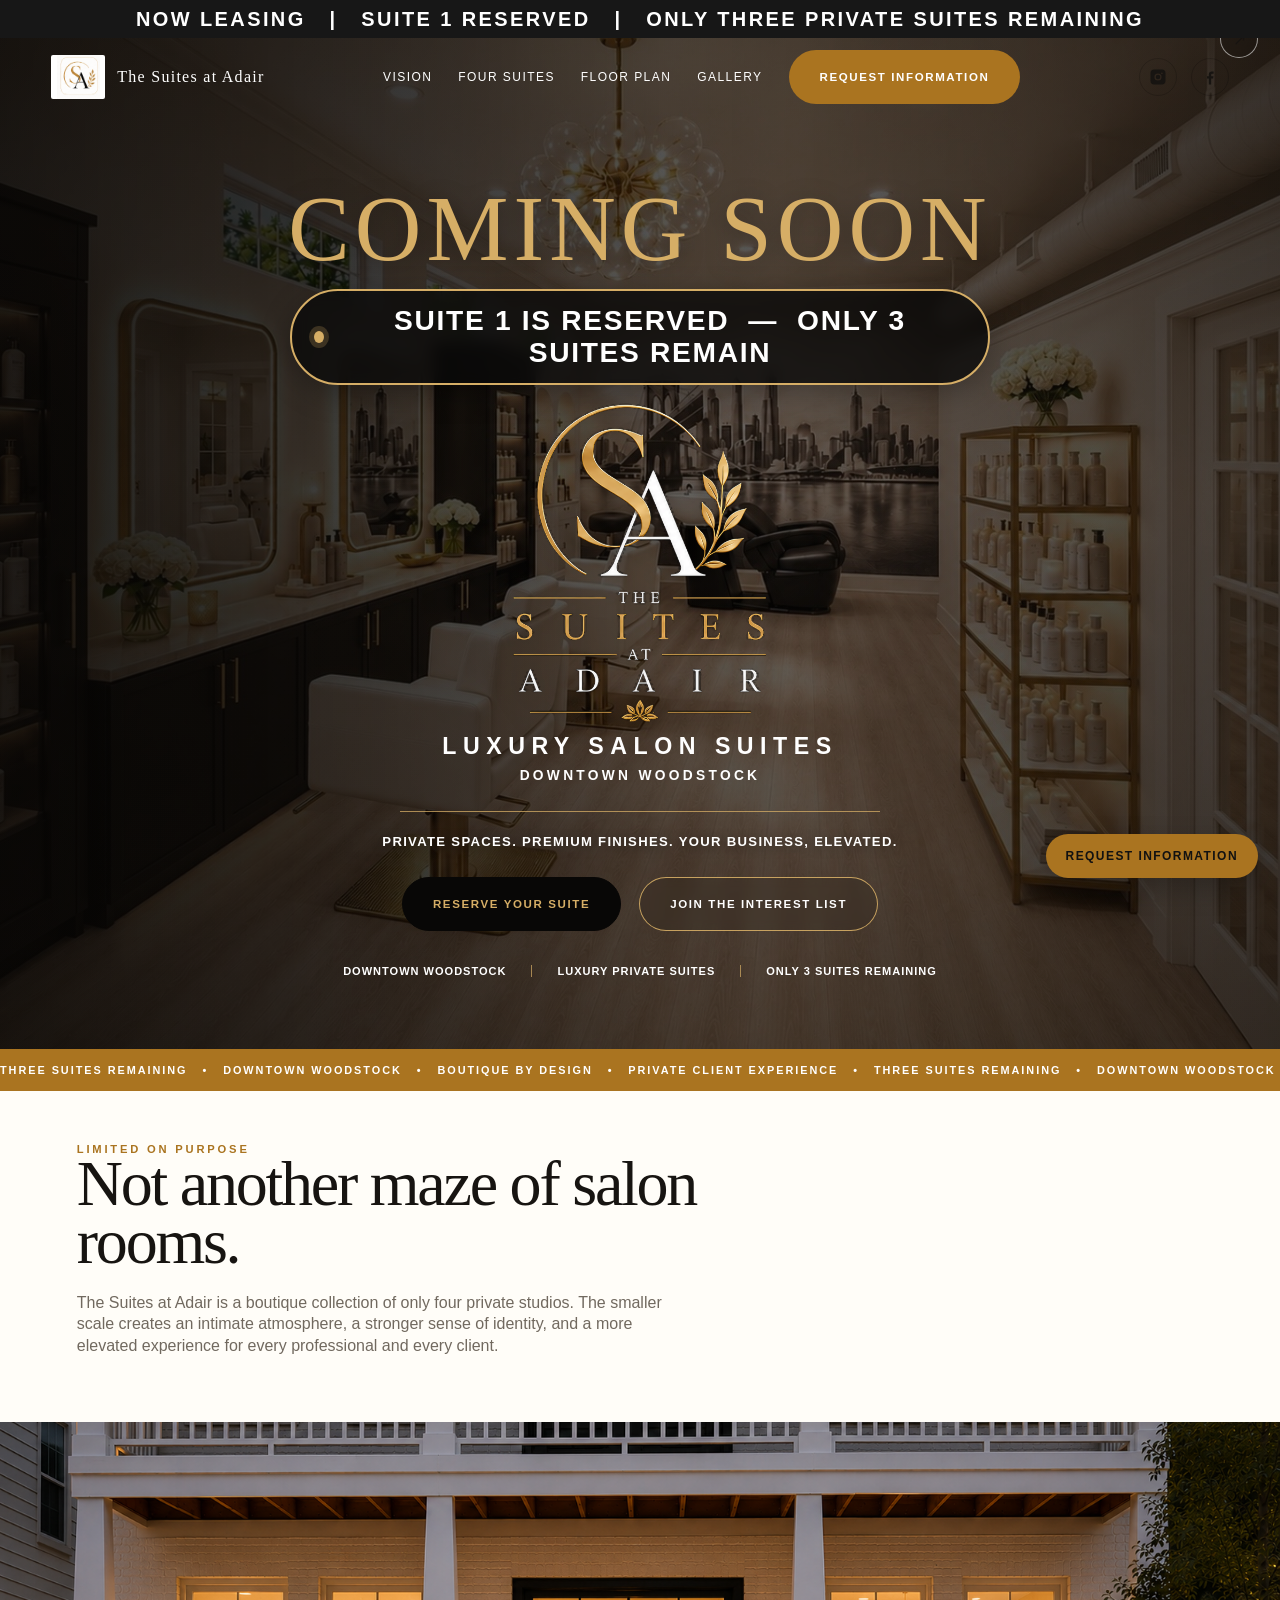
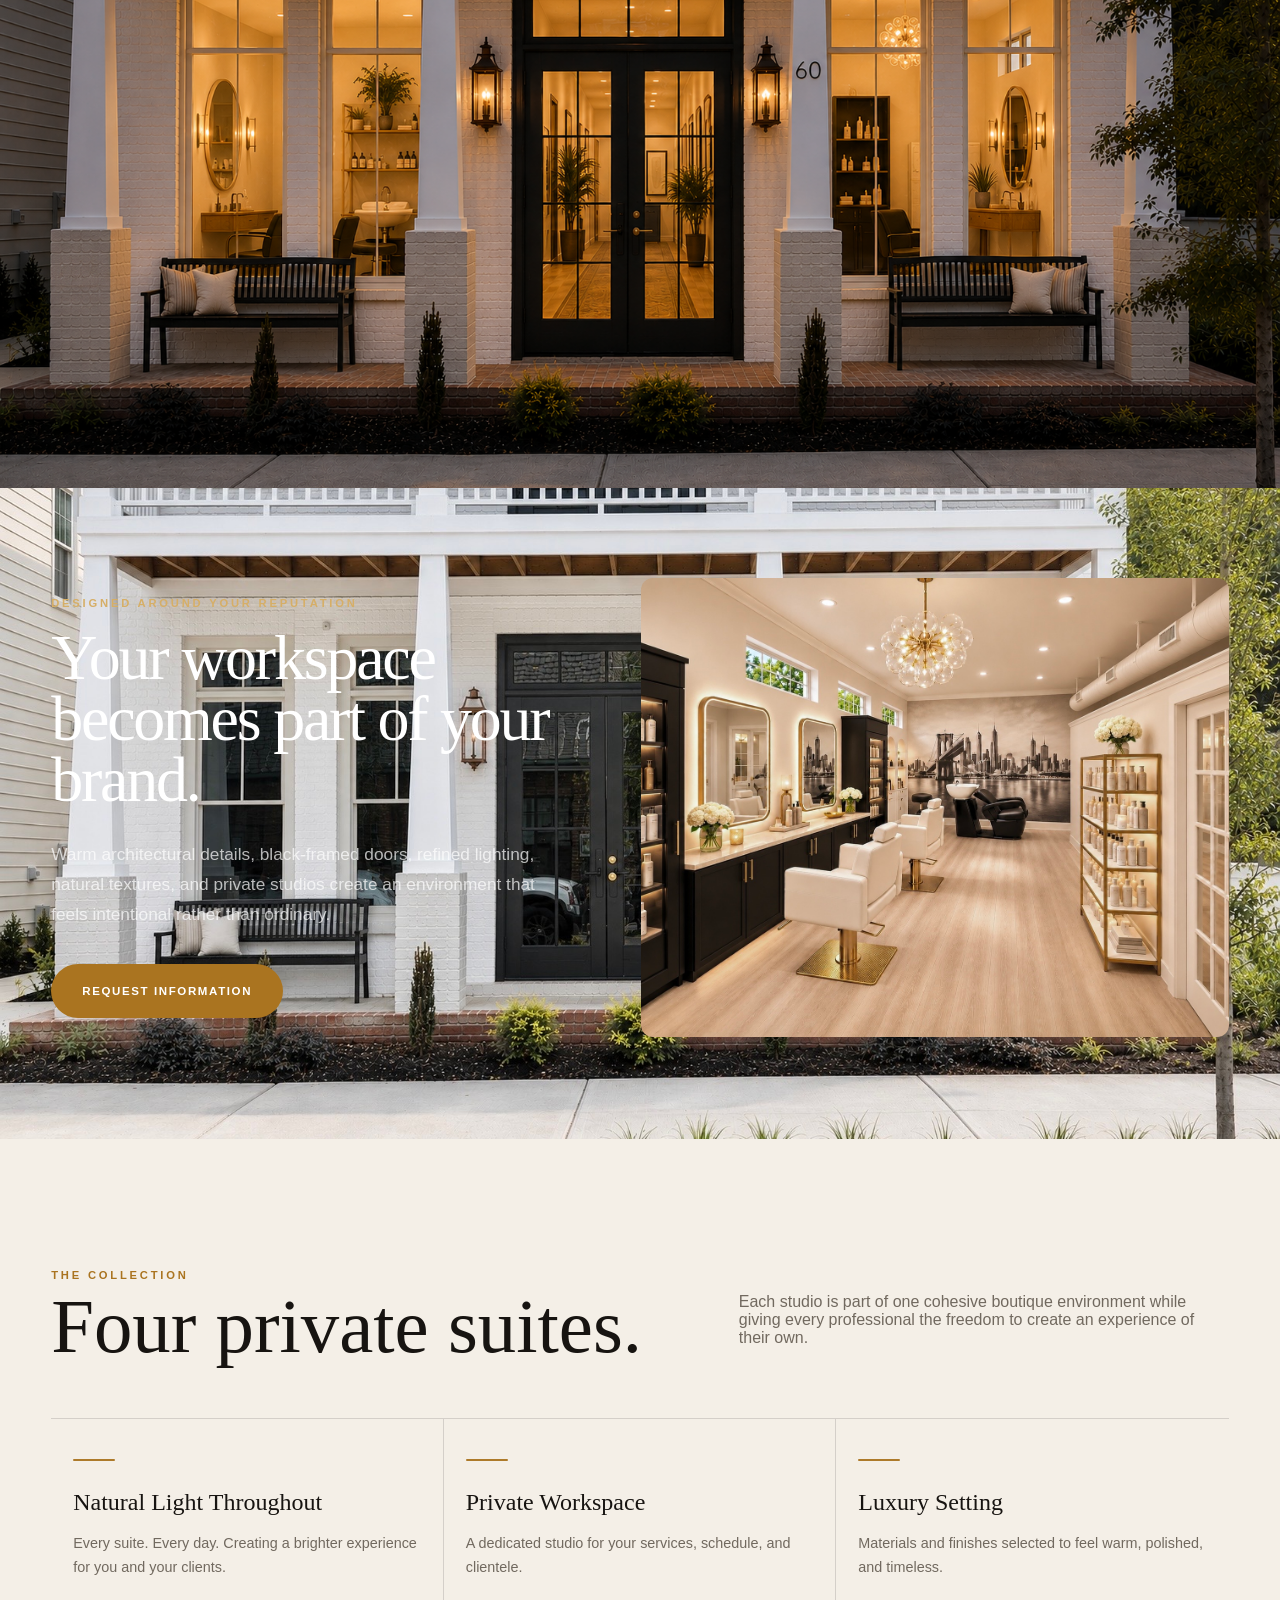
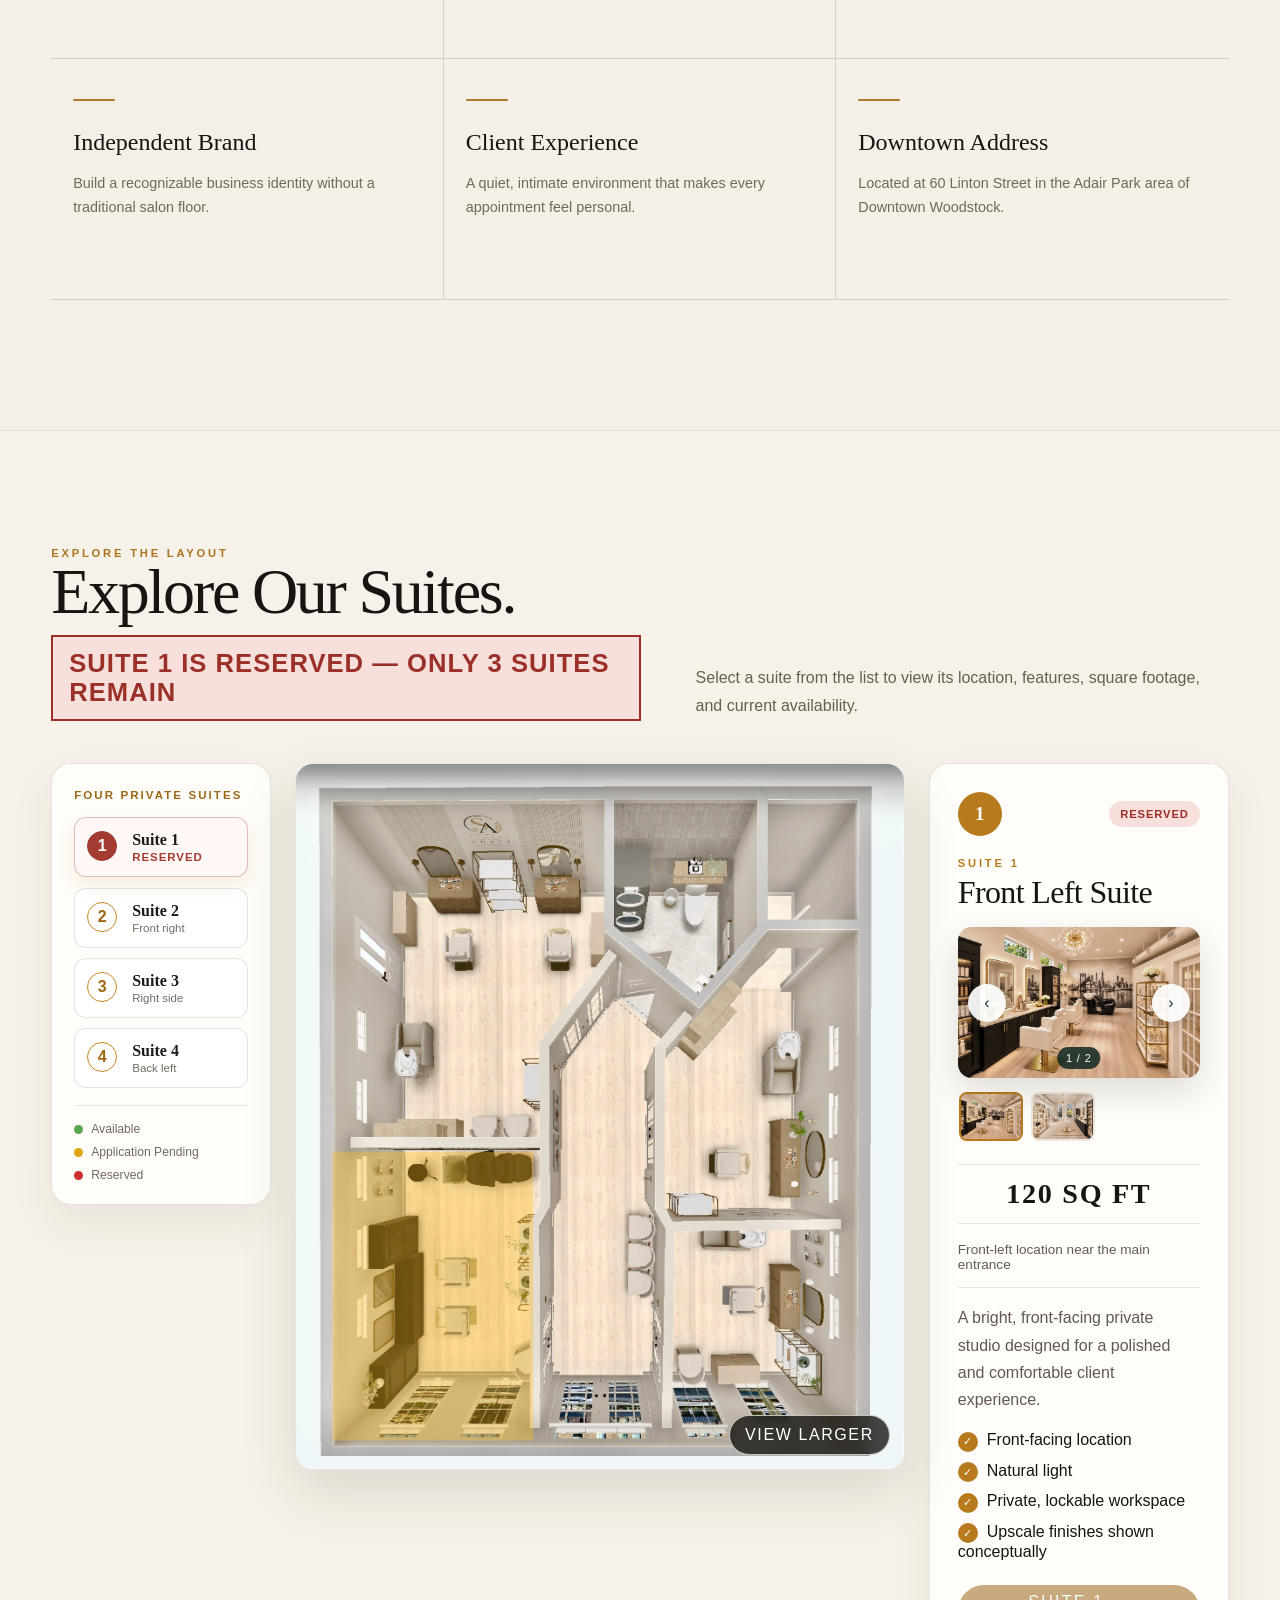
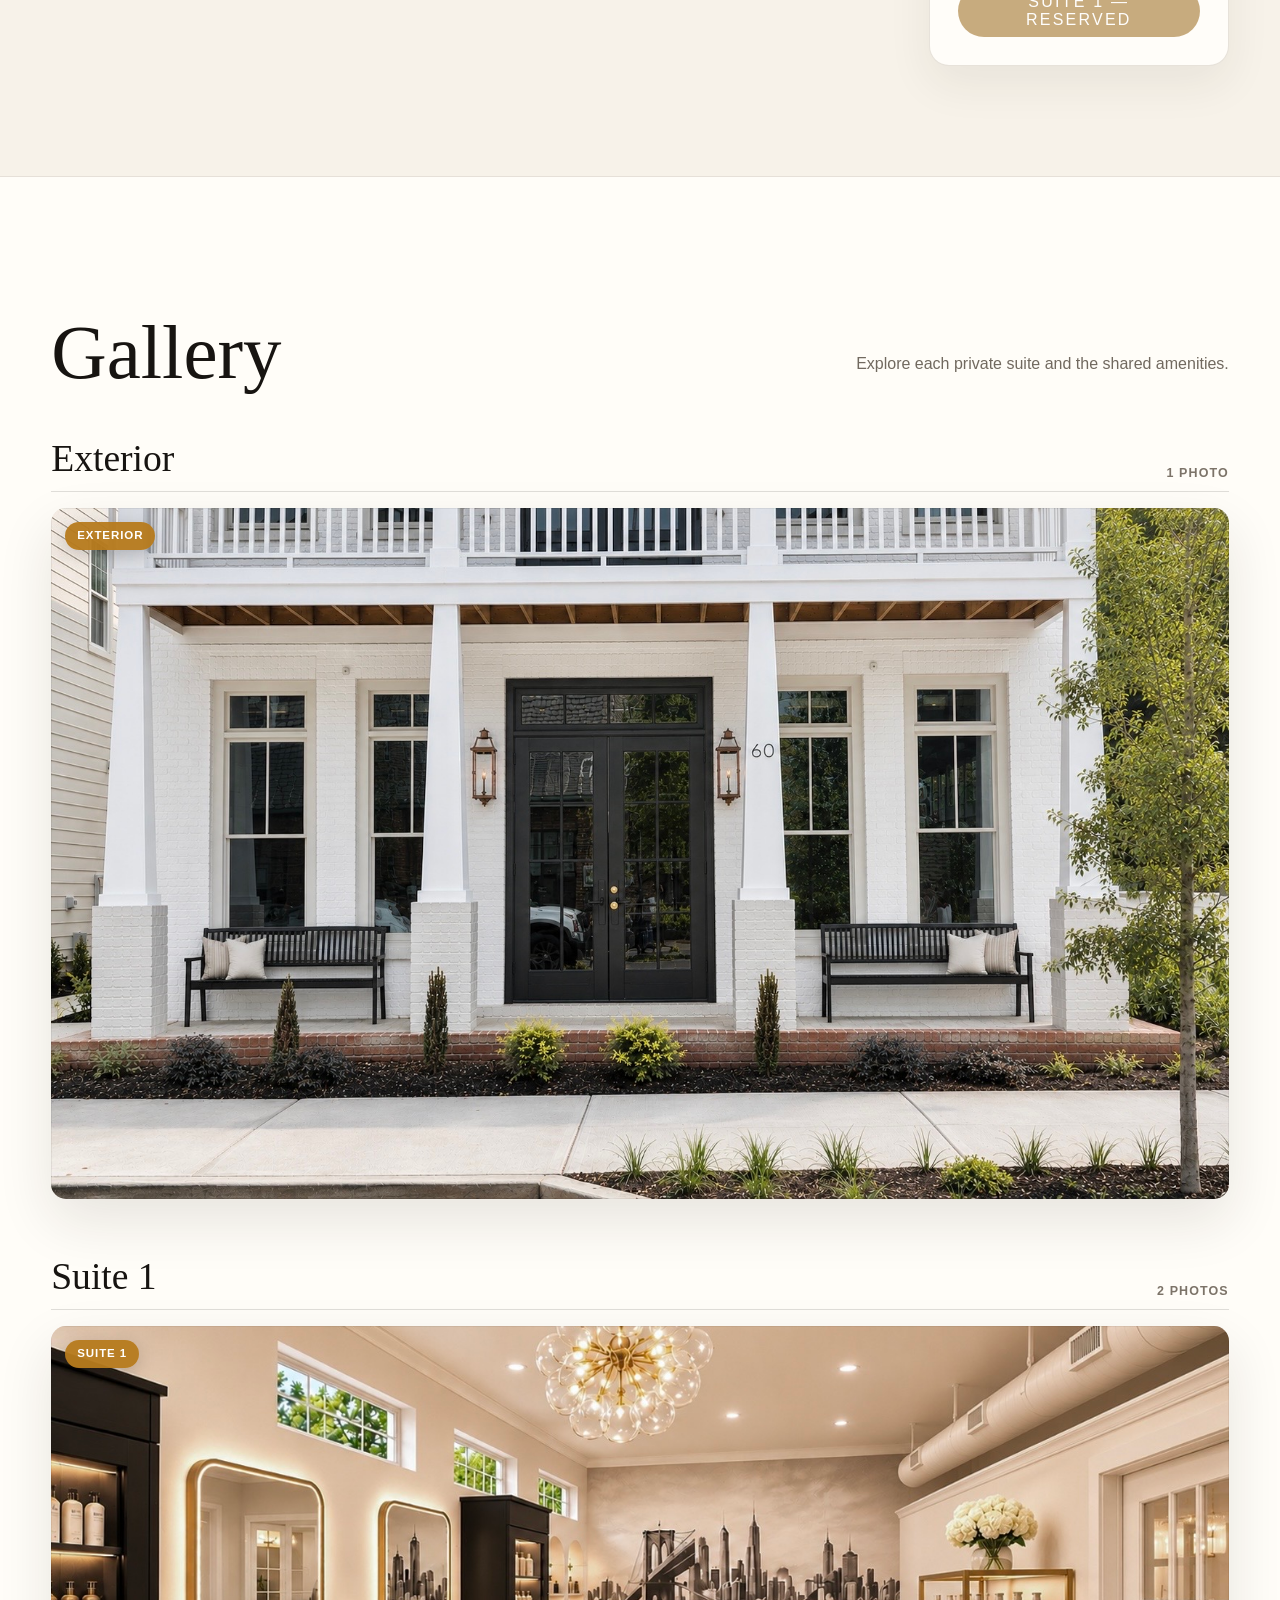
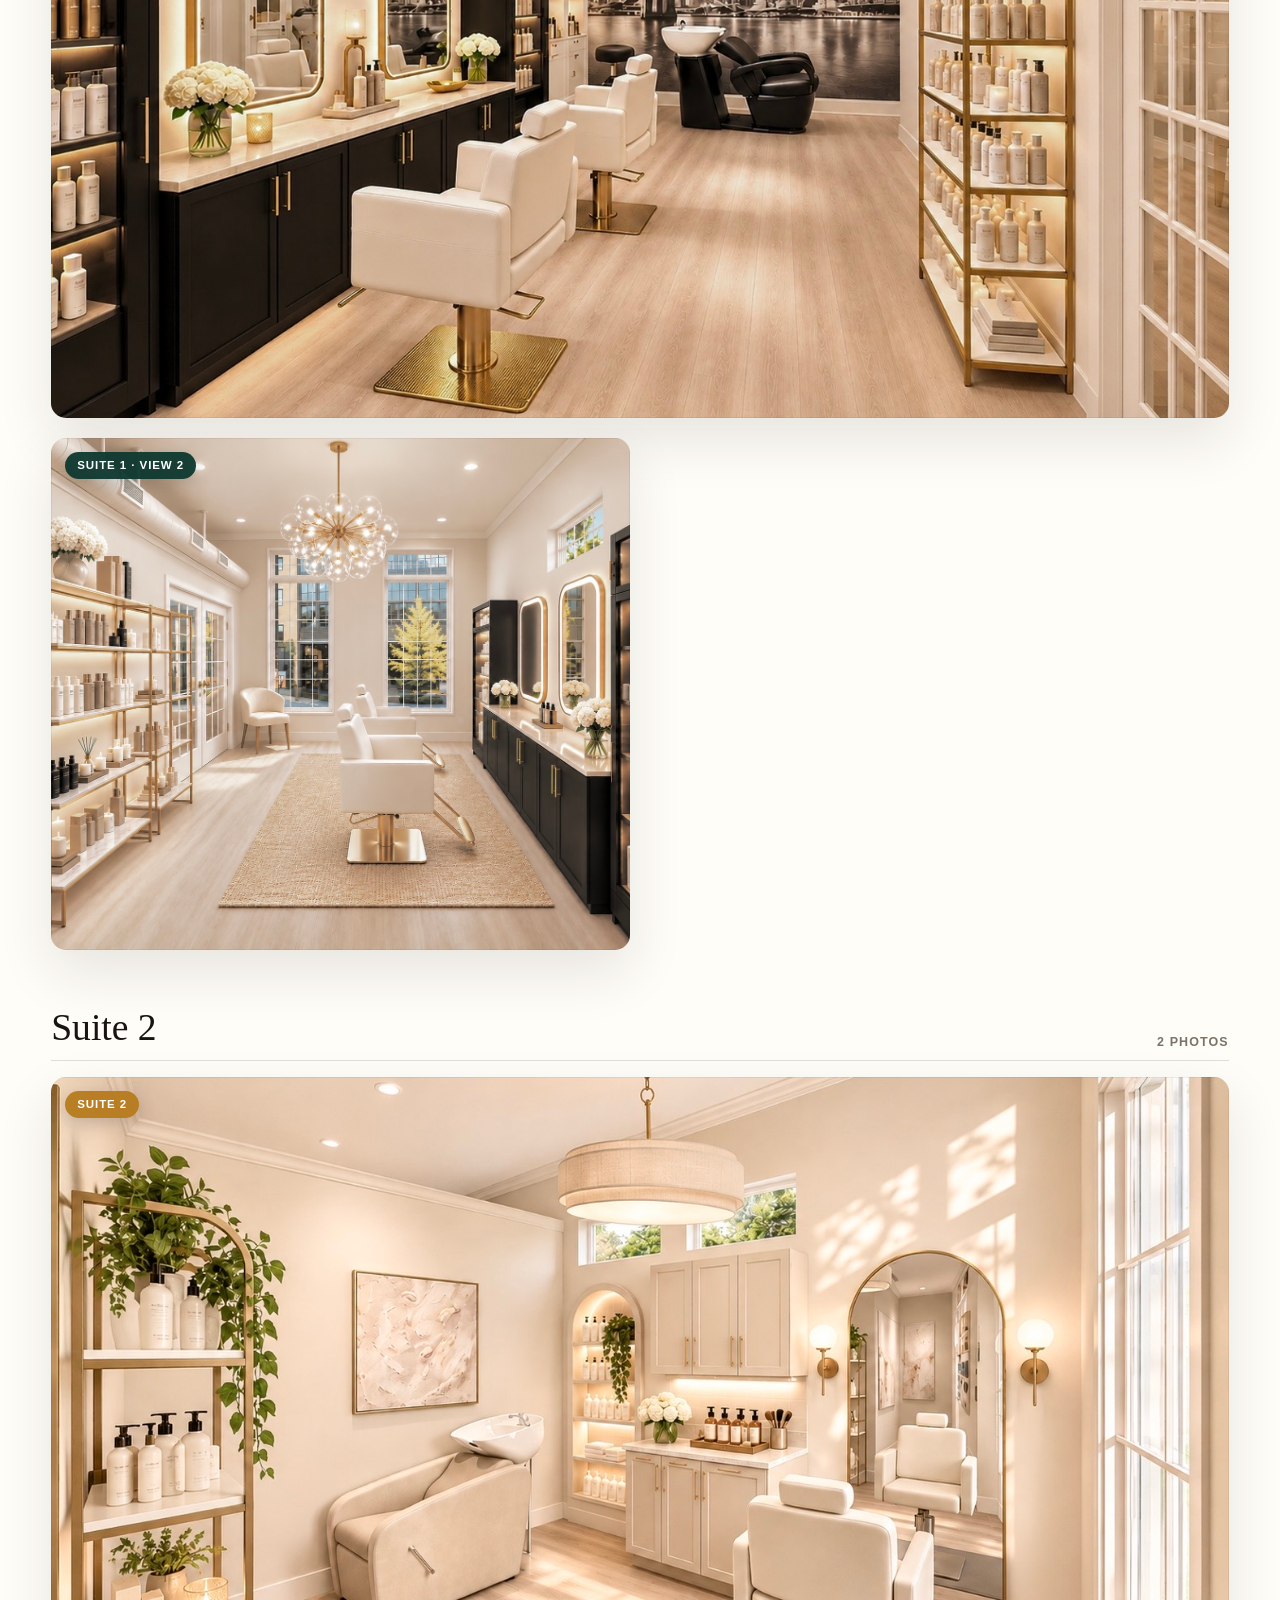
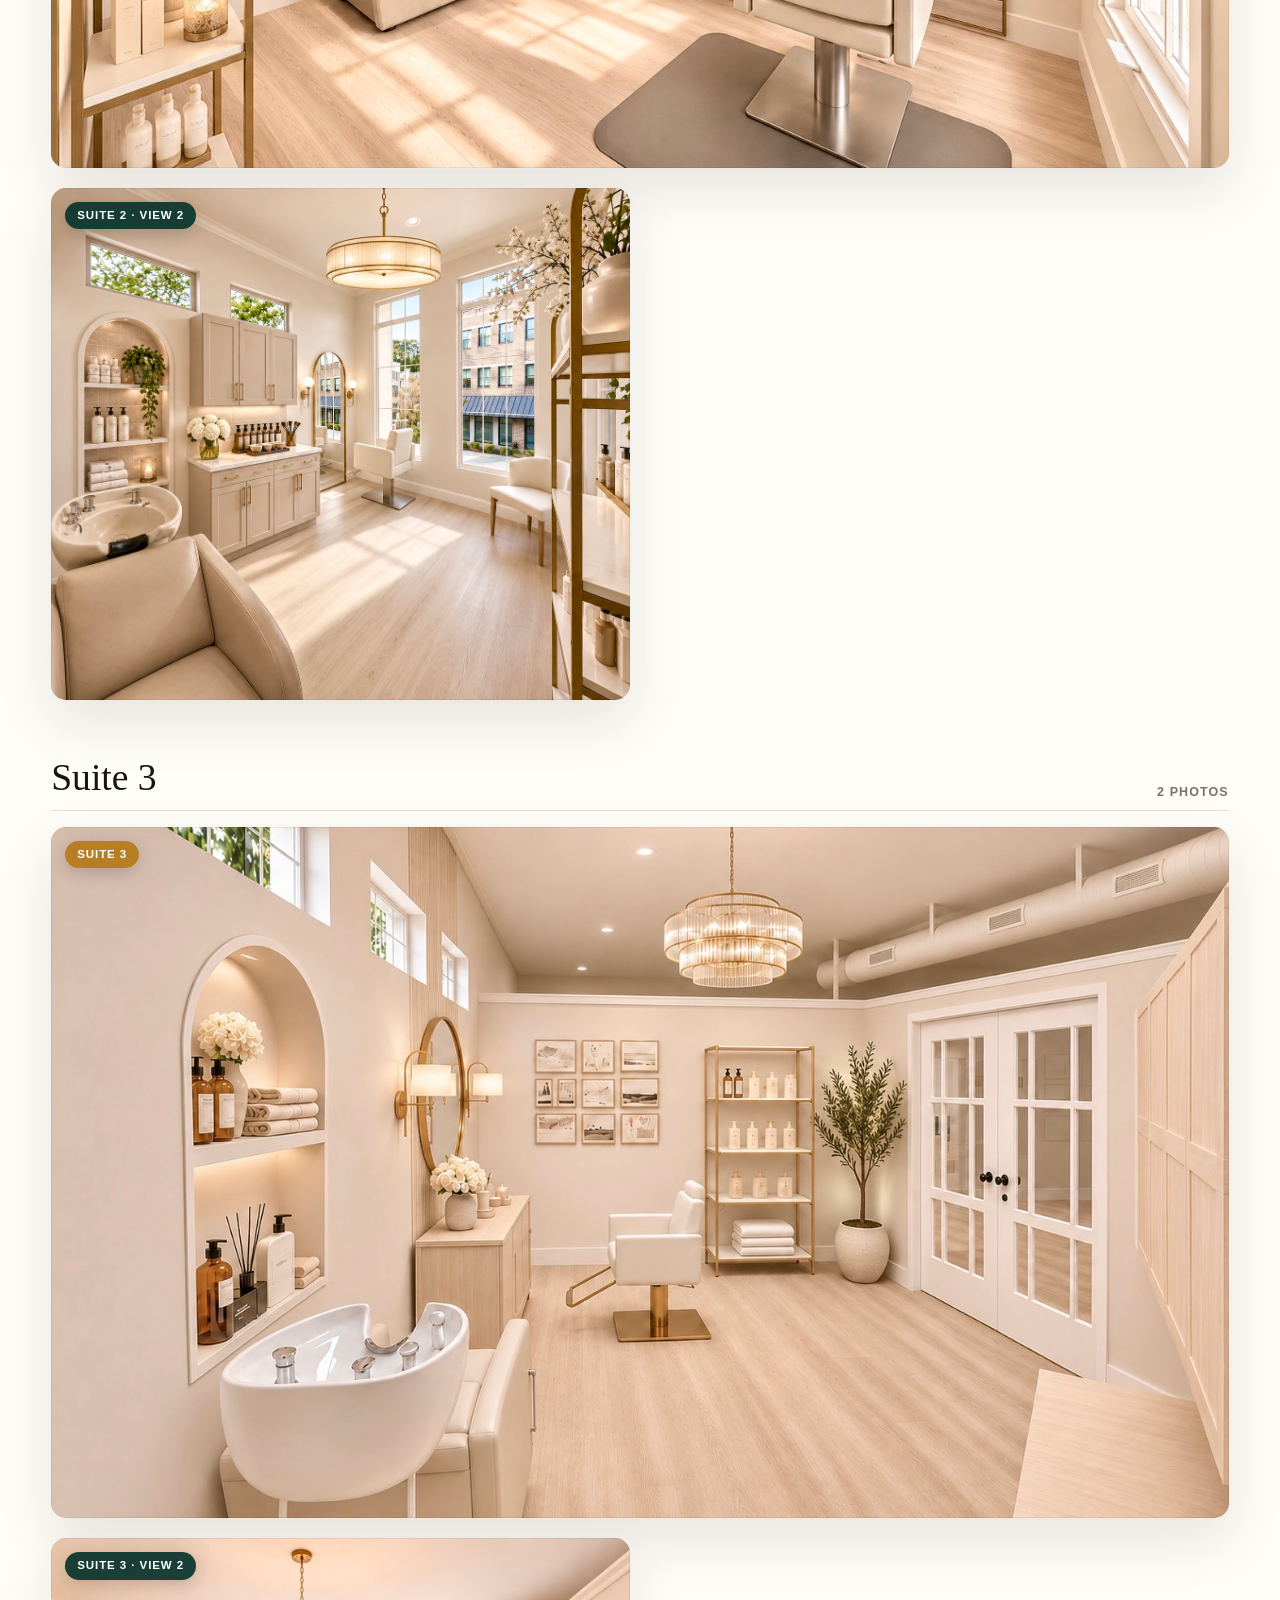
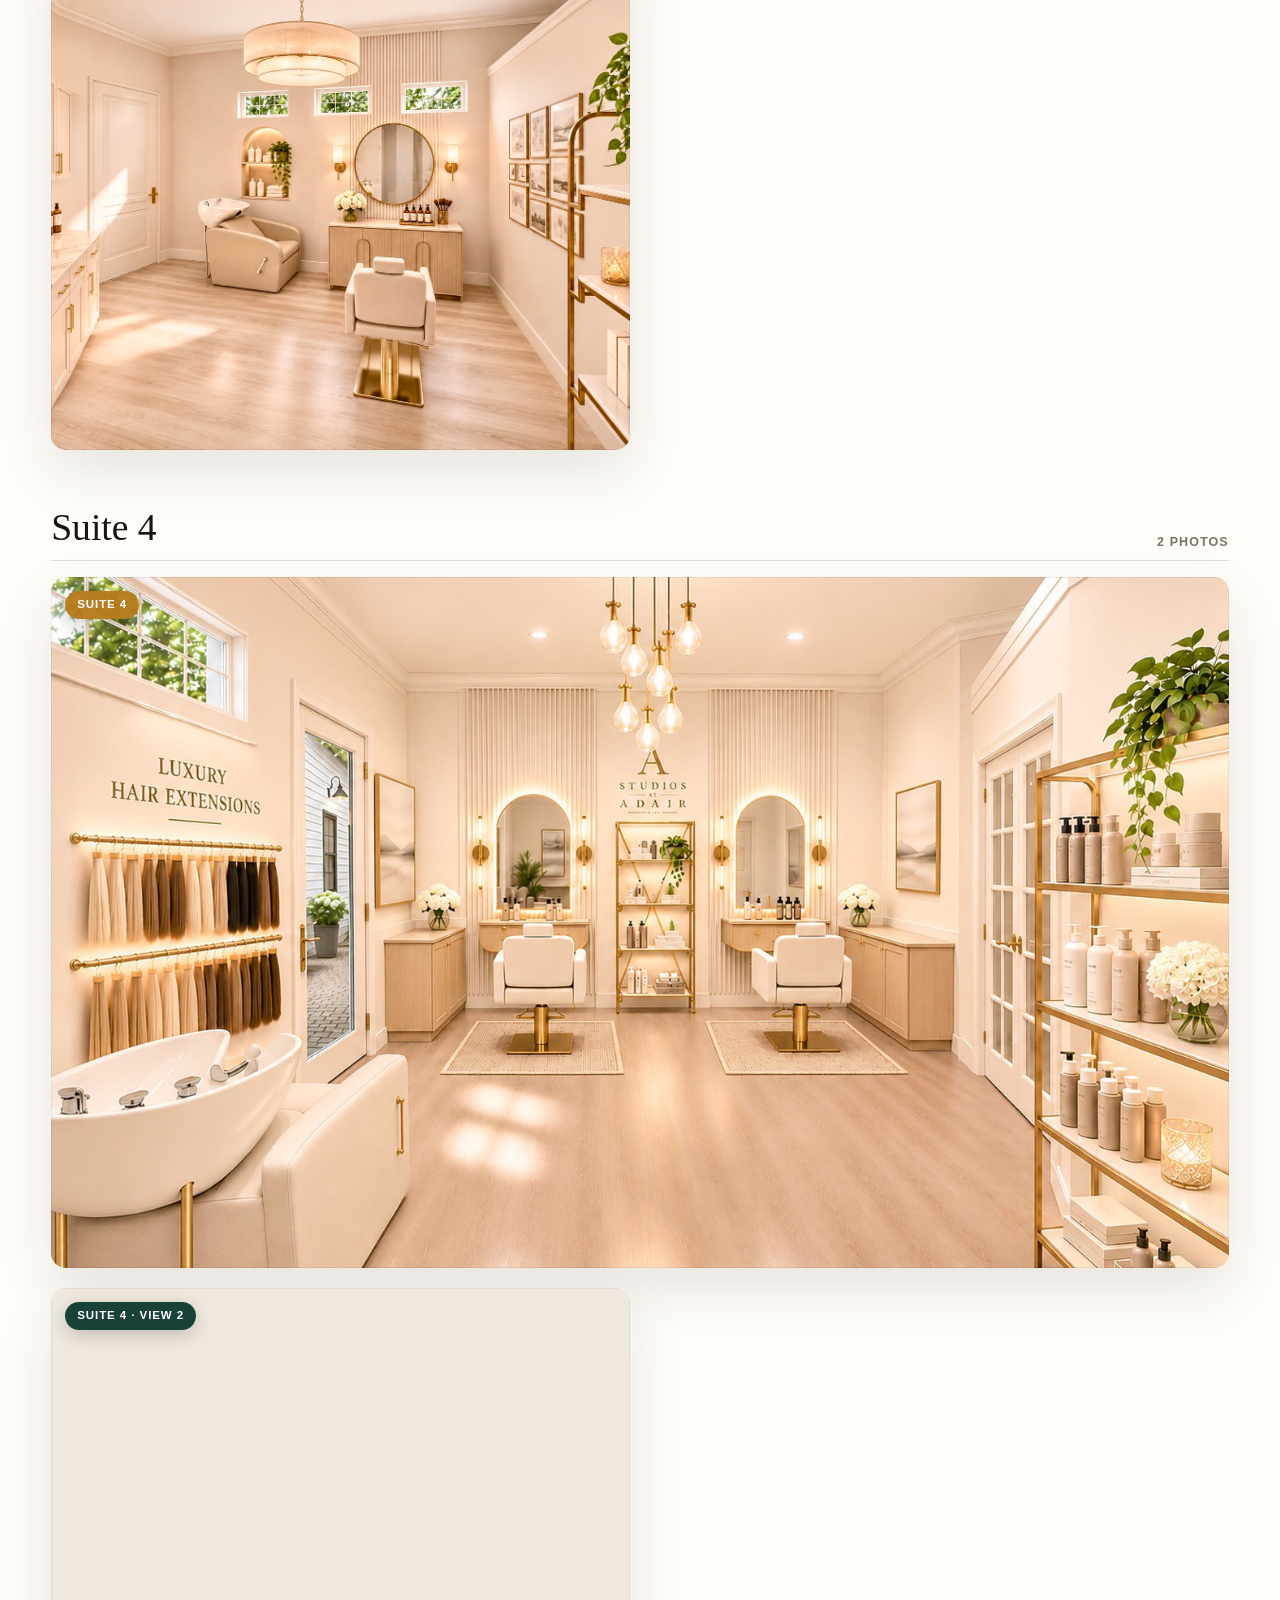
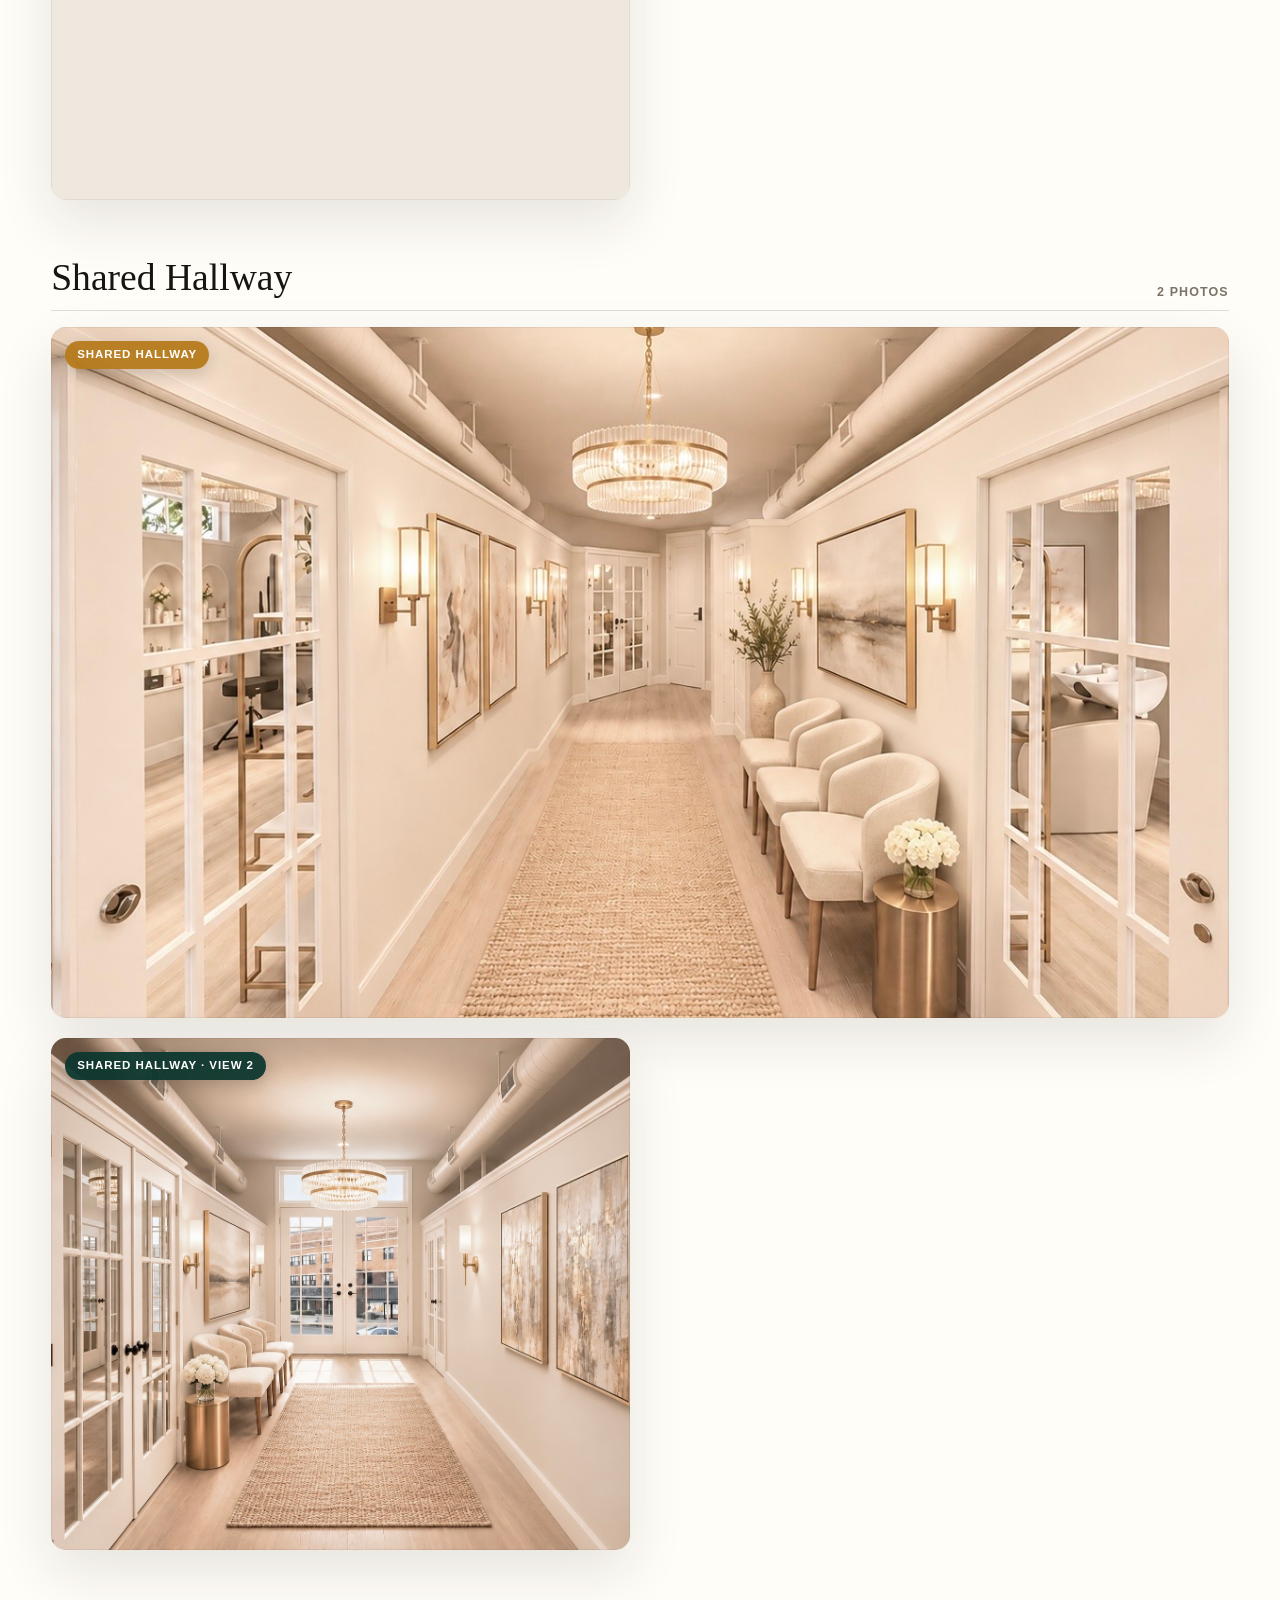
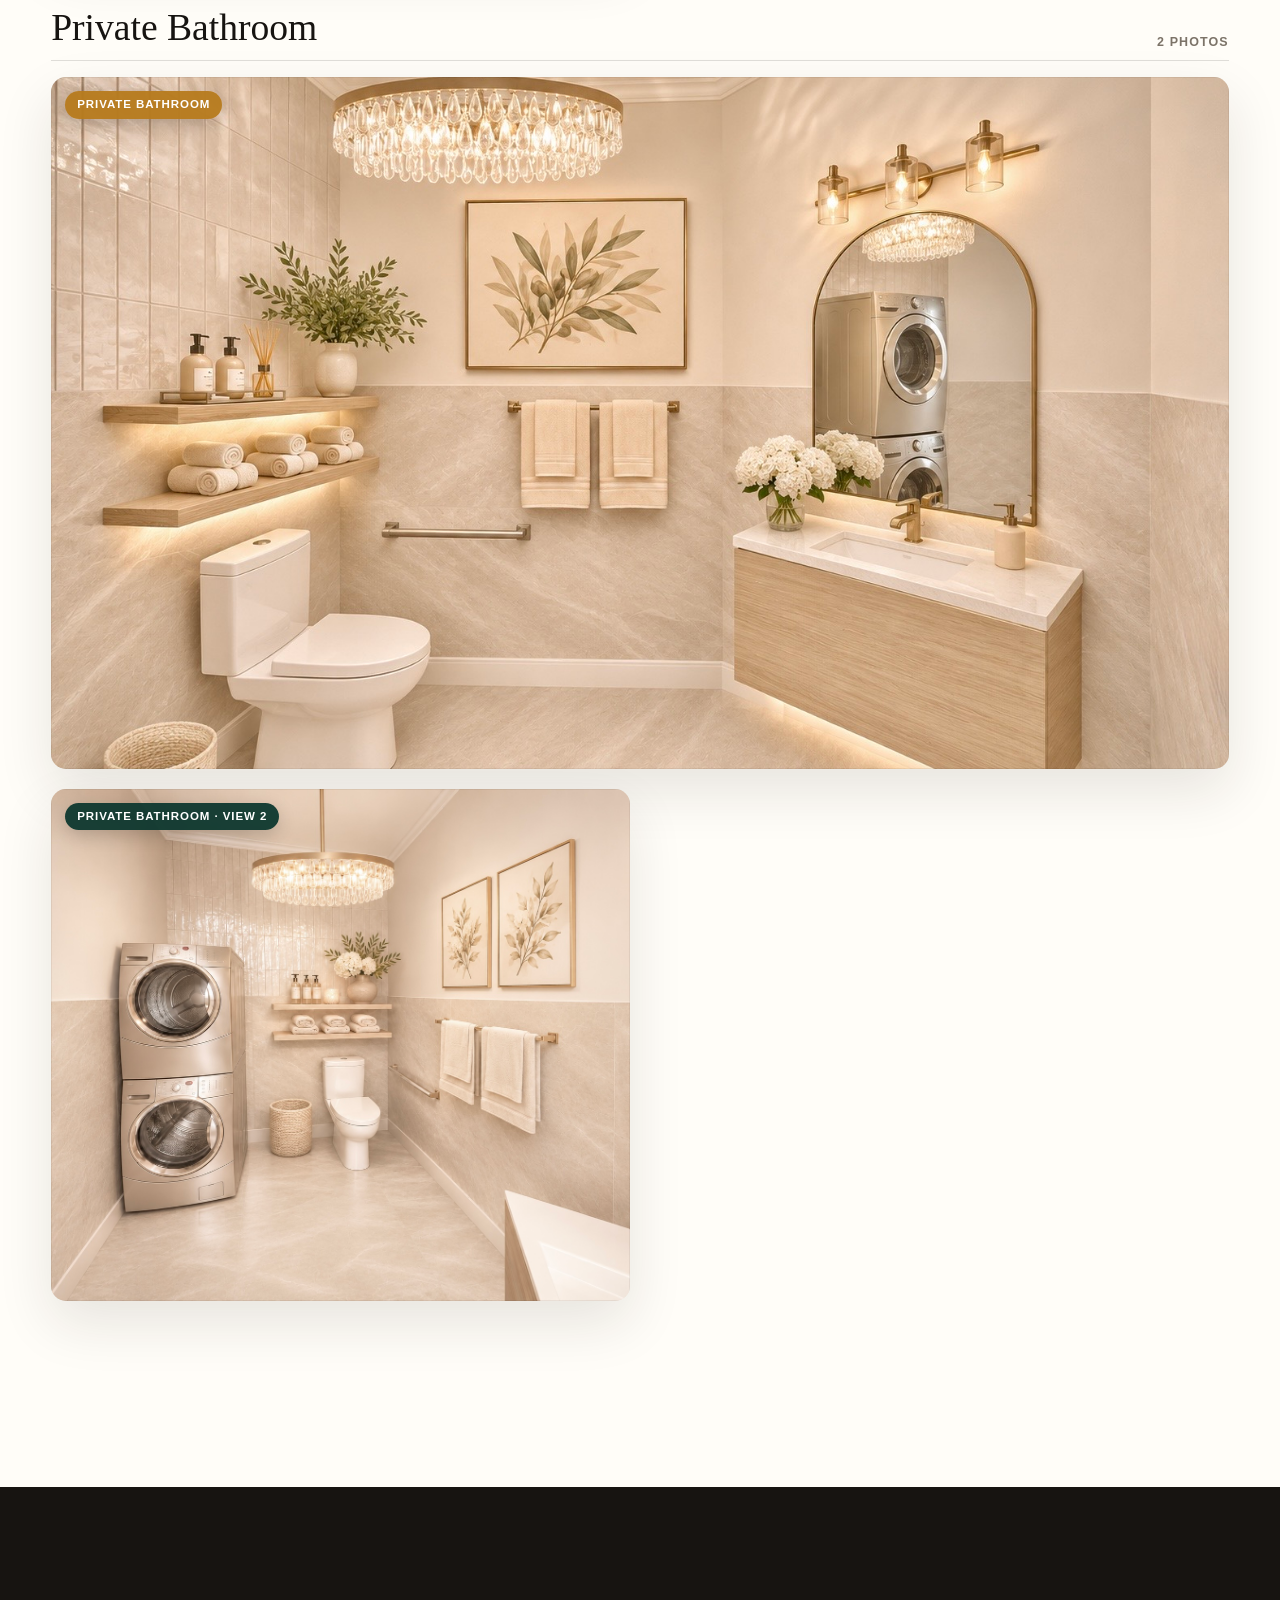
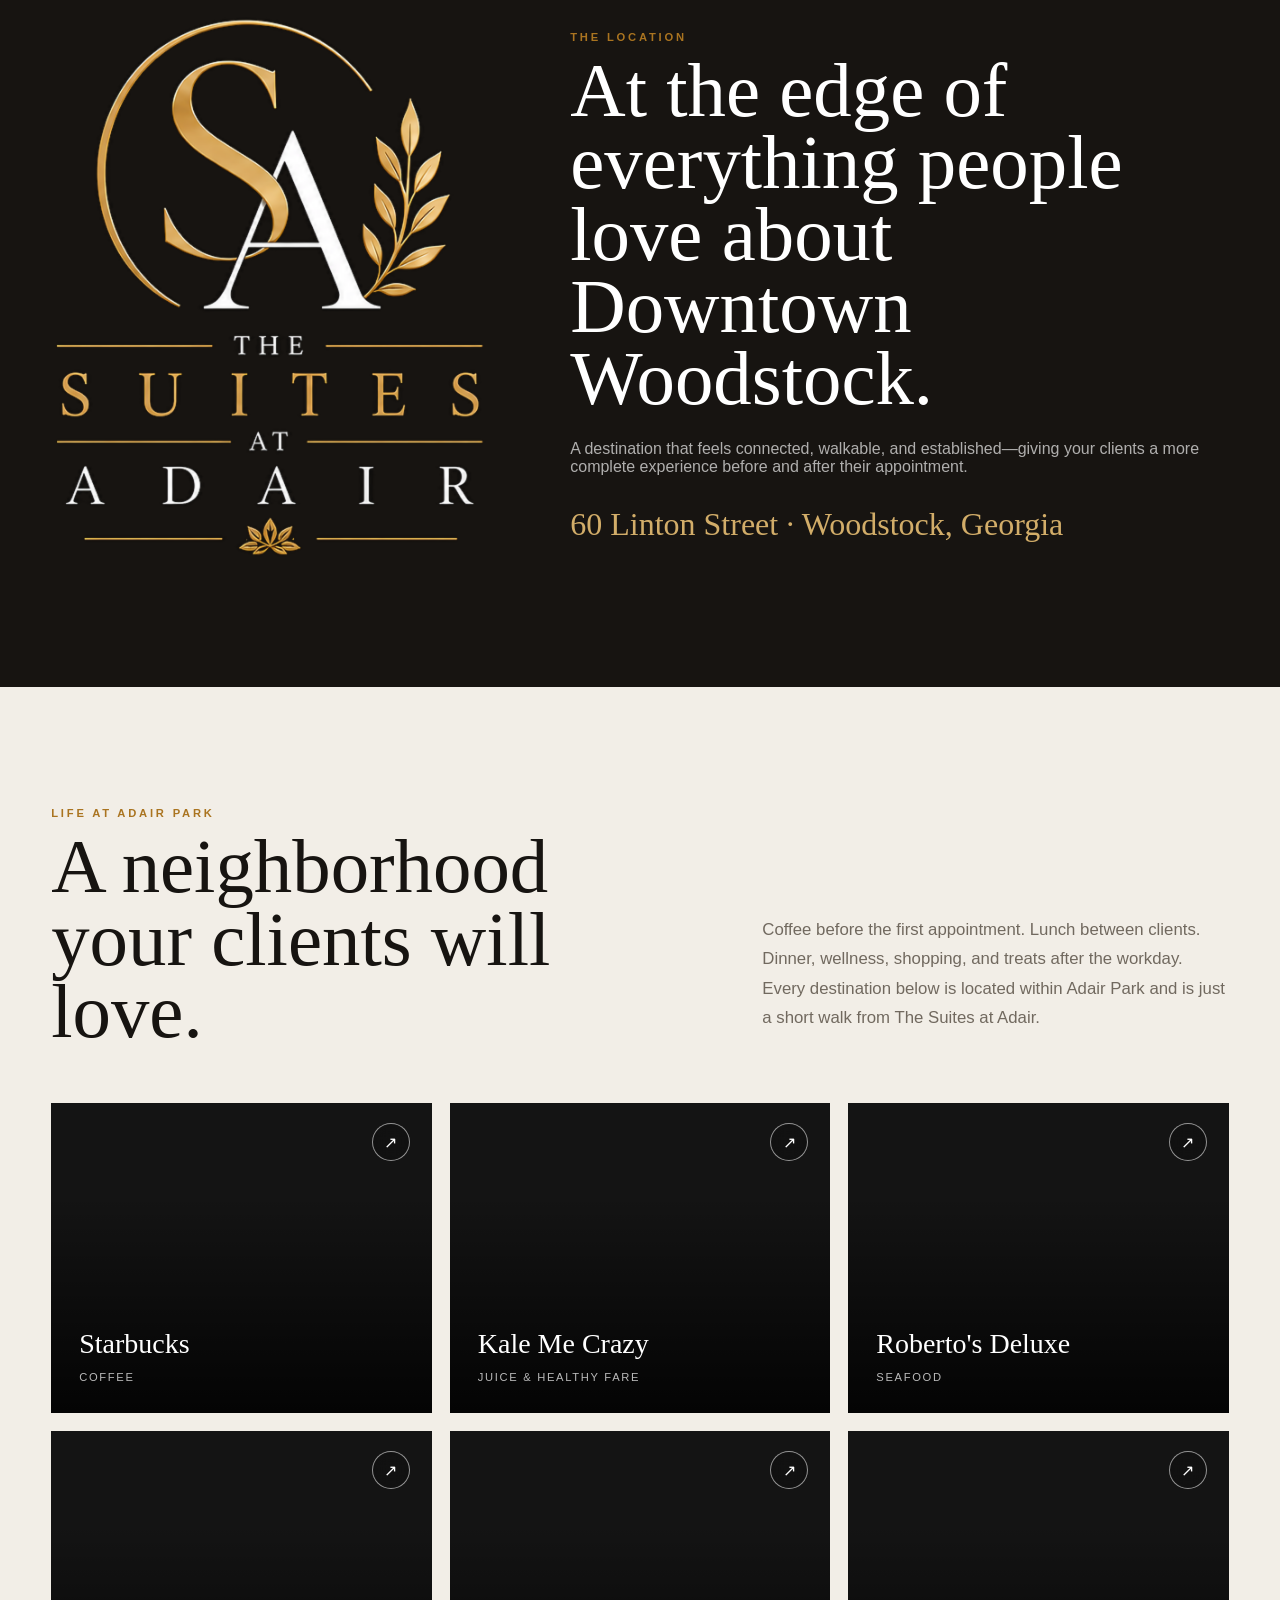
==== commit 0191aa0e: "Add files via upload" ====
--- a/index.html
+++ b/index.html
@@ -709,7 +709,7 @@
 
 </style><style id="v79-suite1-reserved-update">
 /* Oct 30, 2026: Suite 1 hero + Suite 1 reserved */
-.hero.hero-v17{background-image:url('images/nov27-suite-1-1.jpg') !important;background-size:cover !important;background-position:center center !important}
+.hero.hero-v17{background-image:url('[data-uri]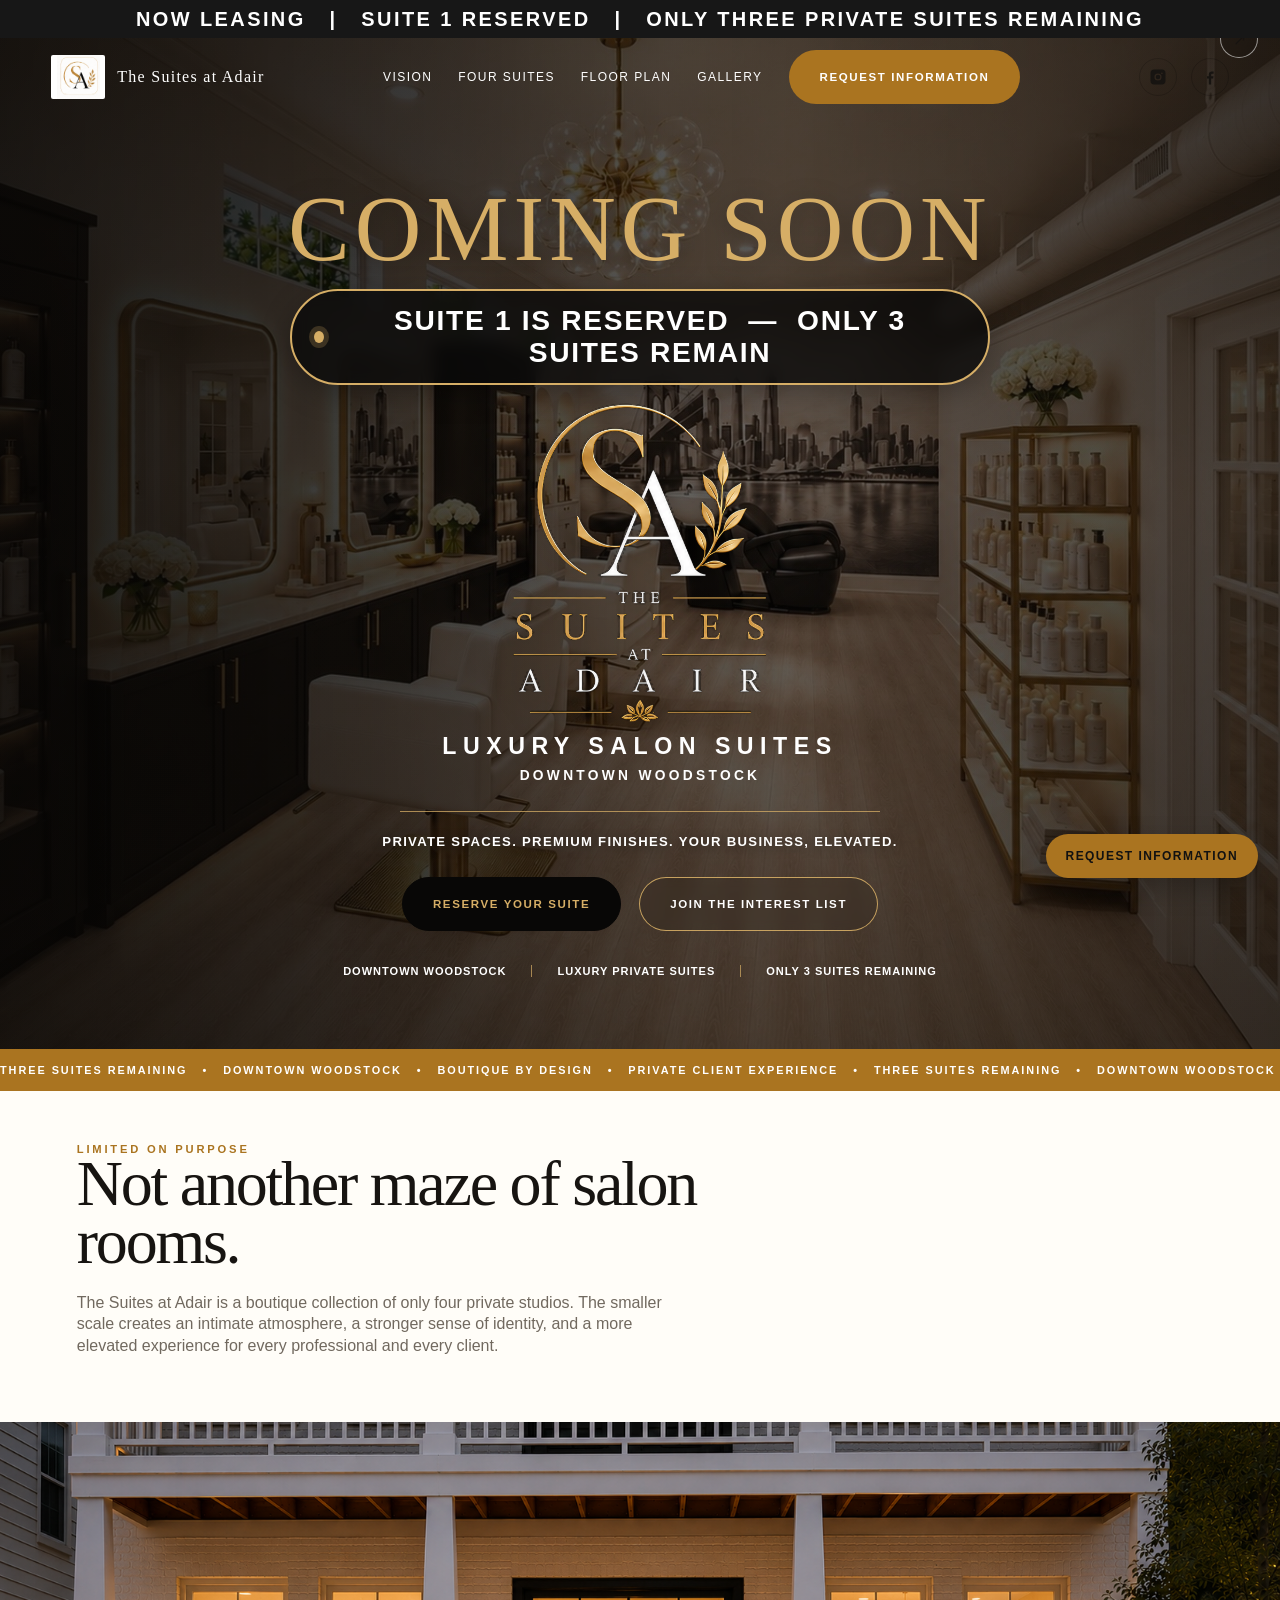
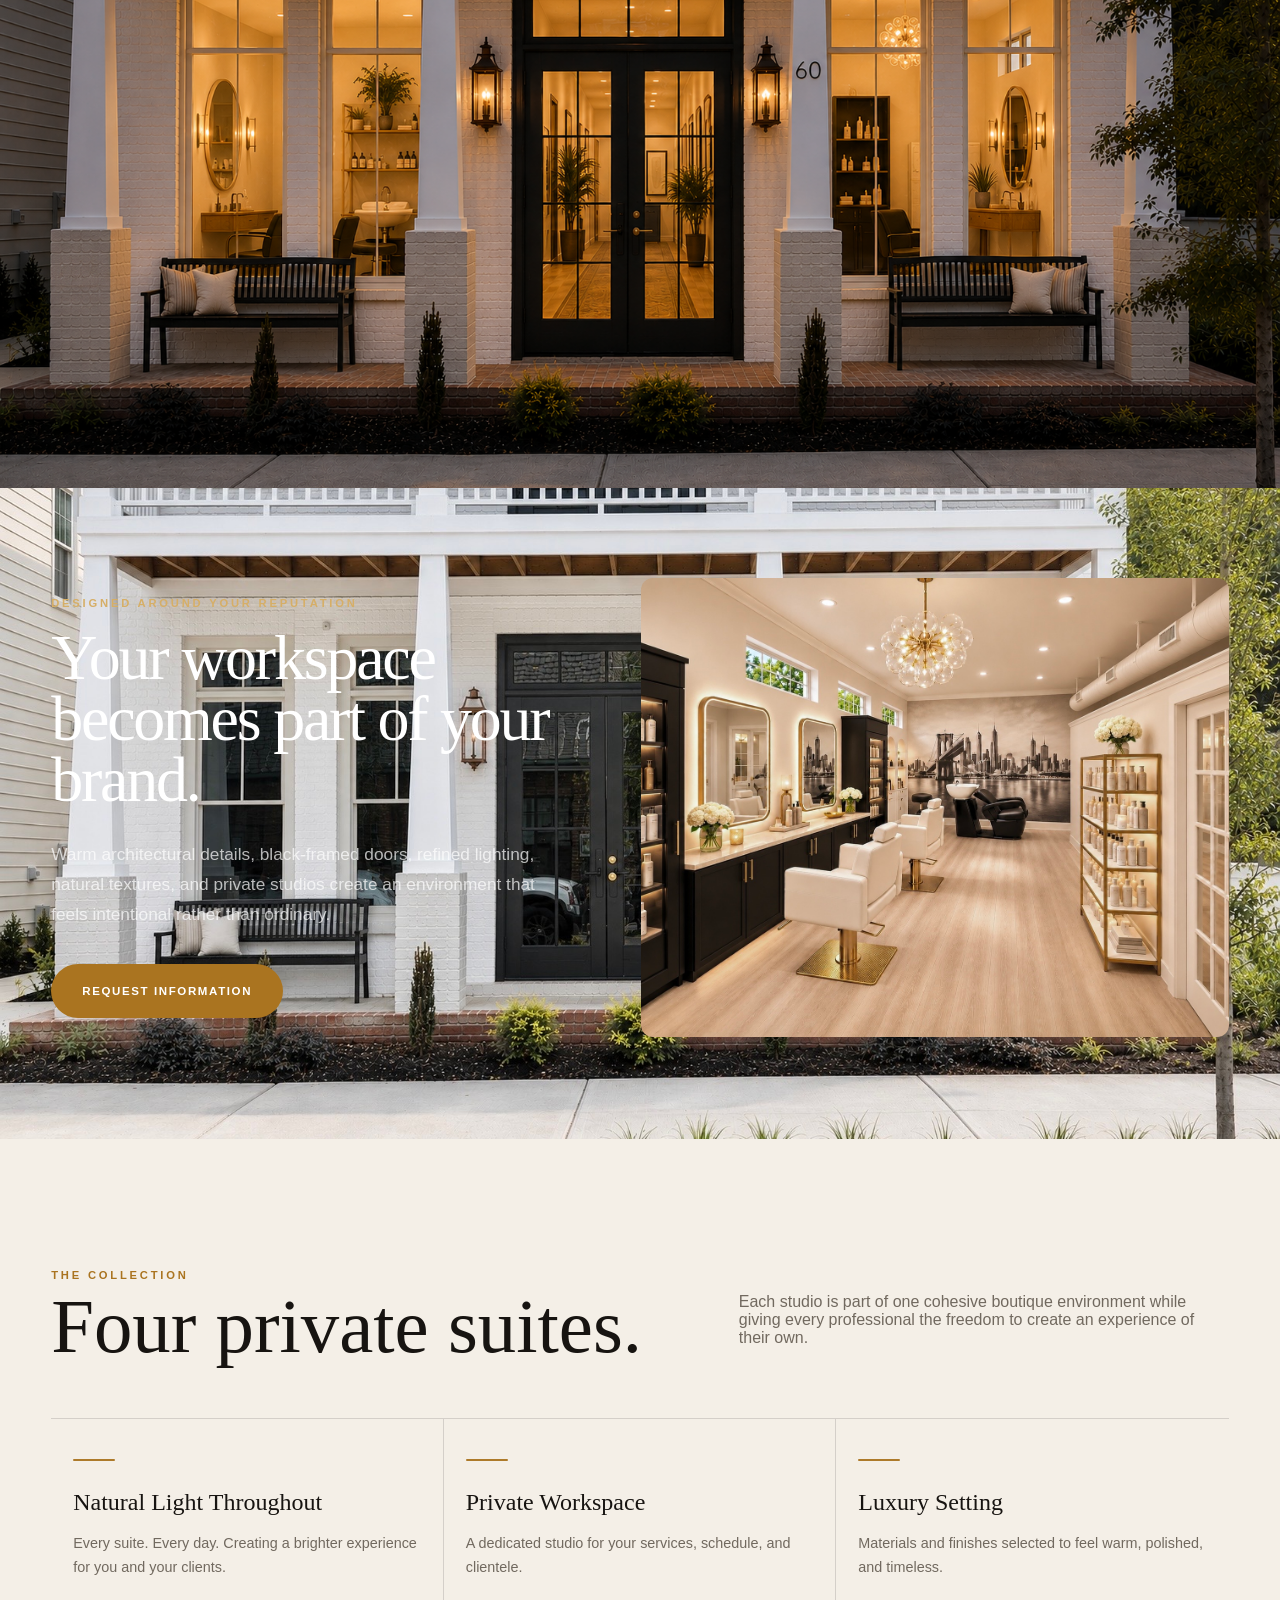
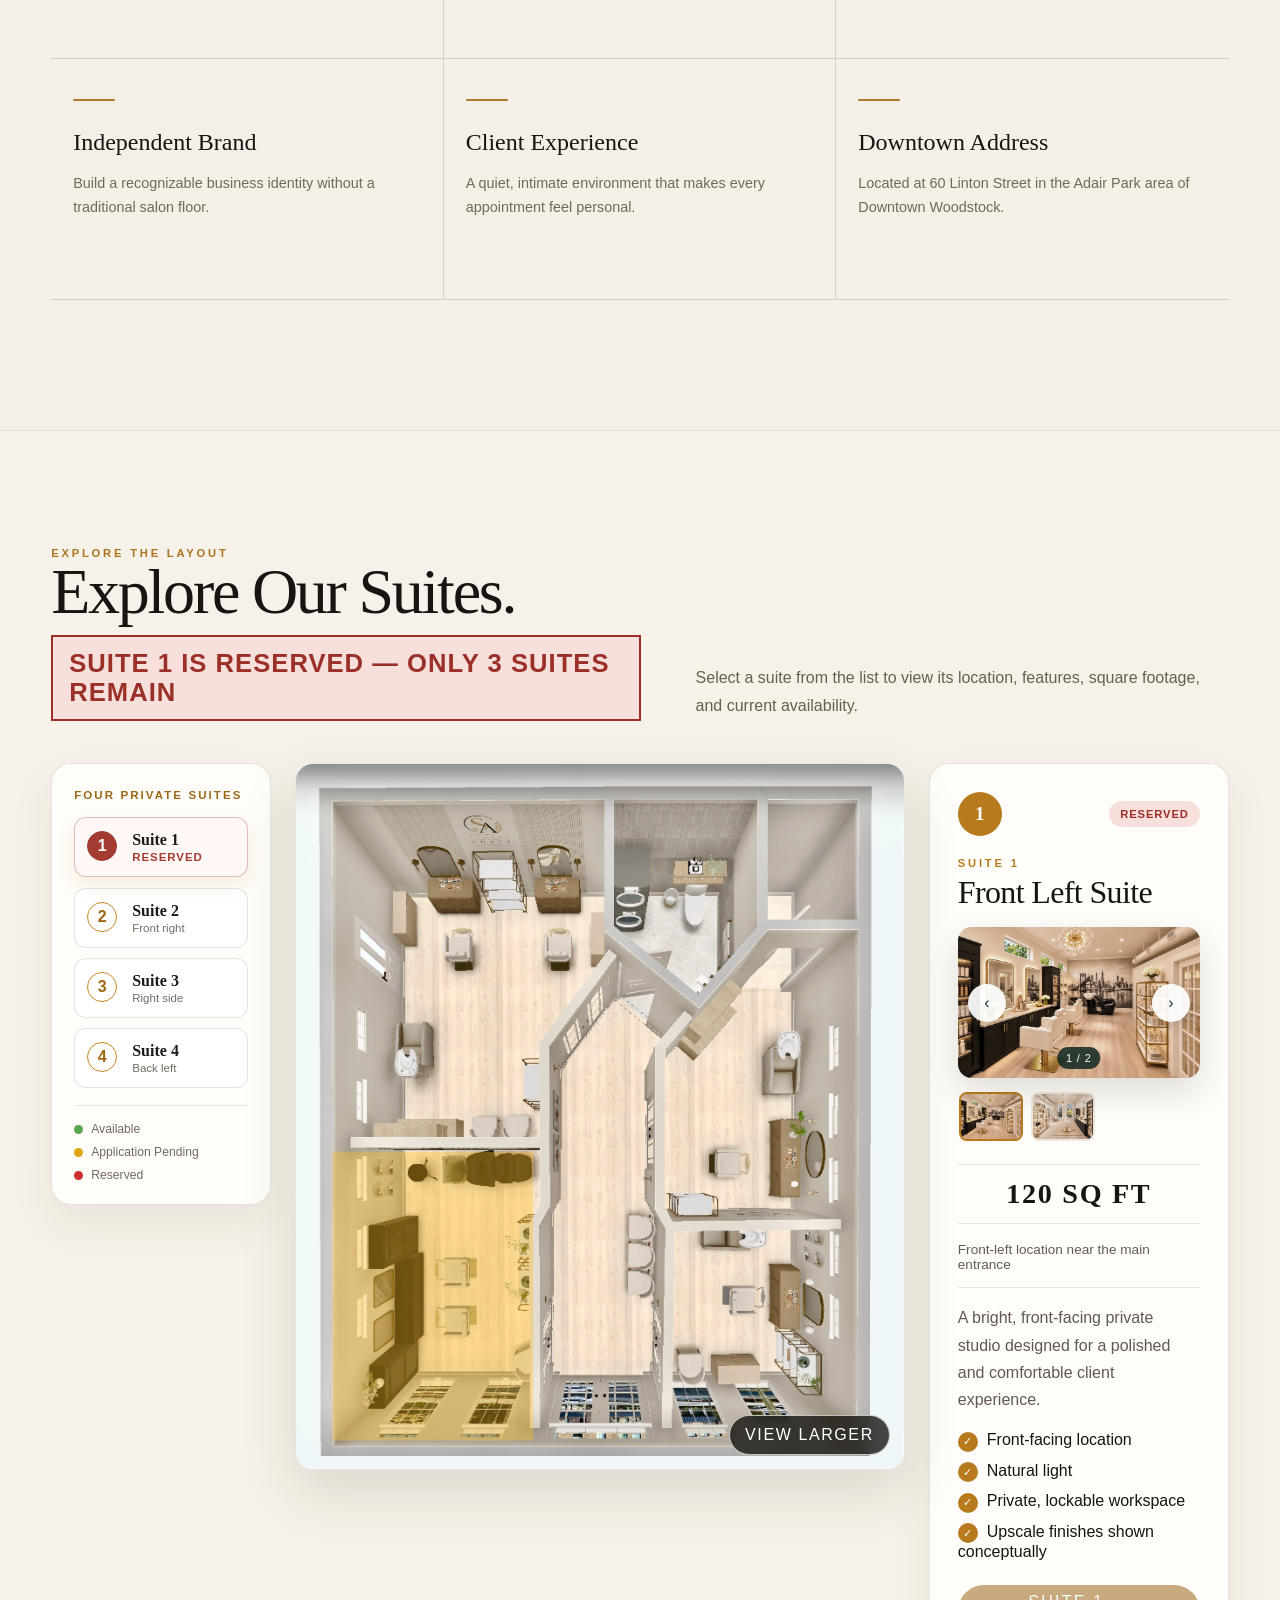
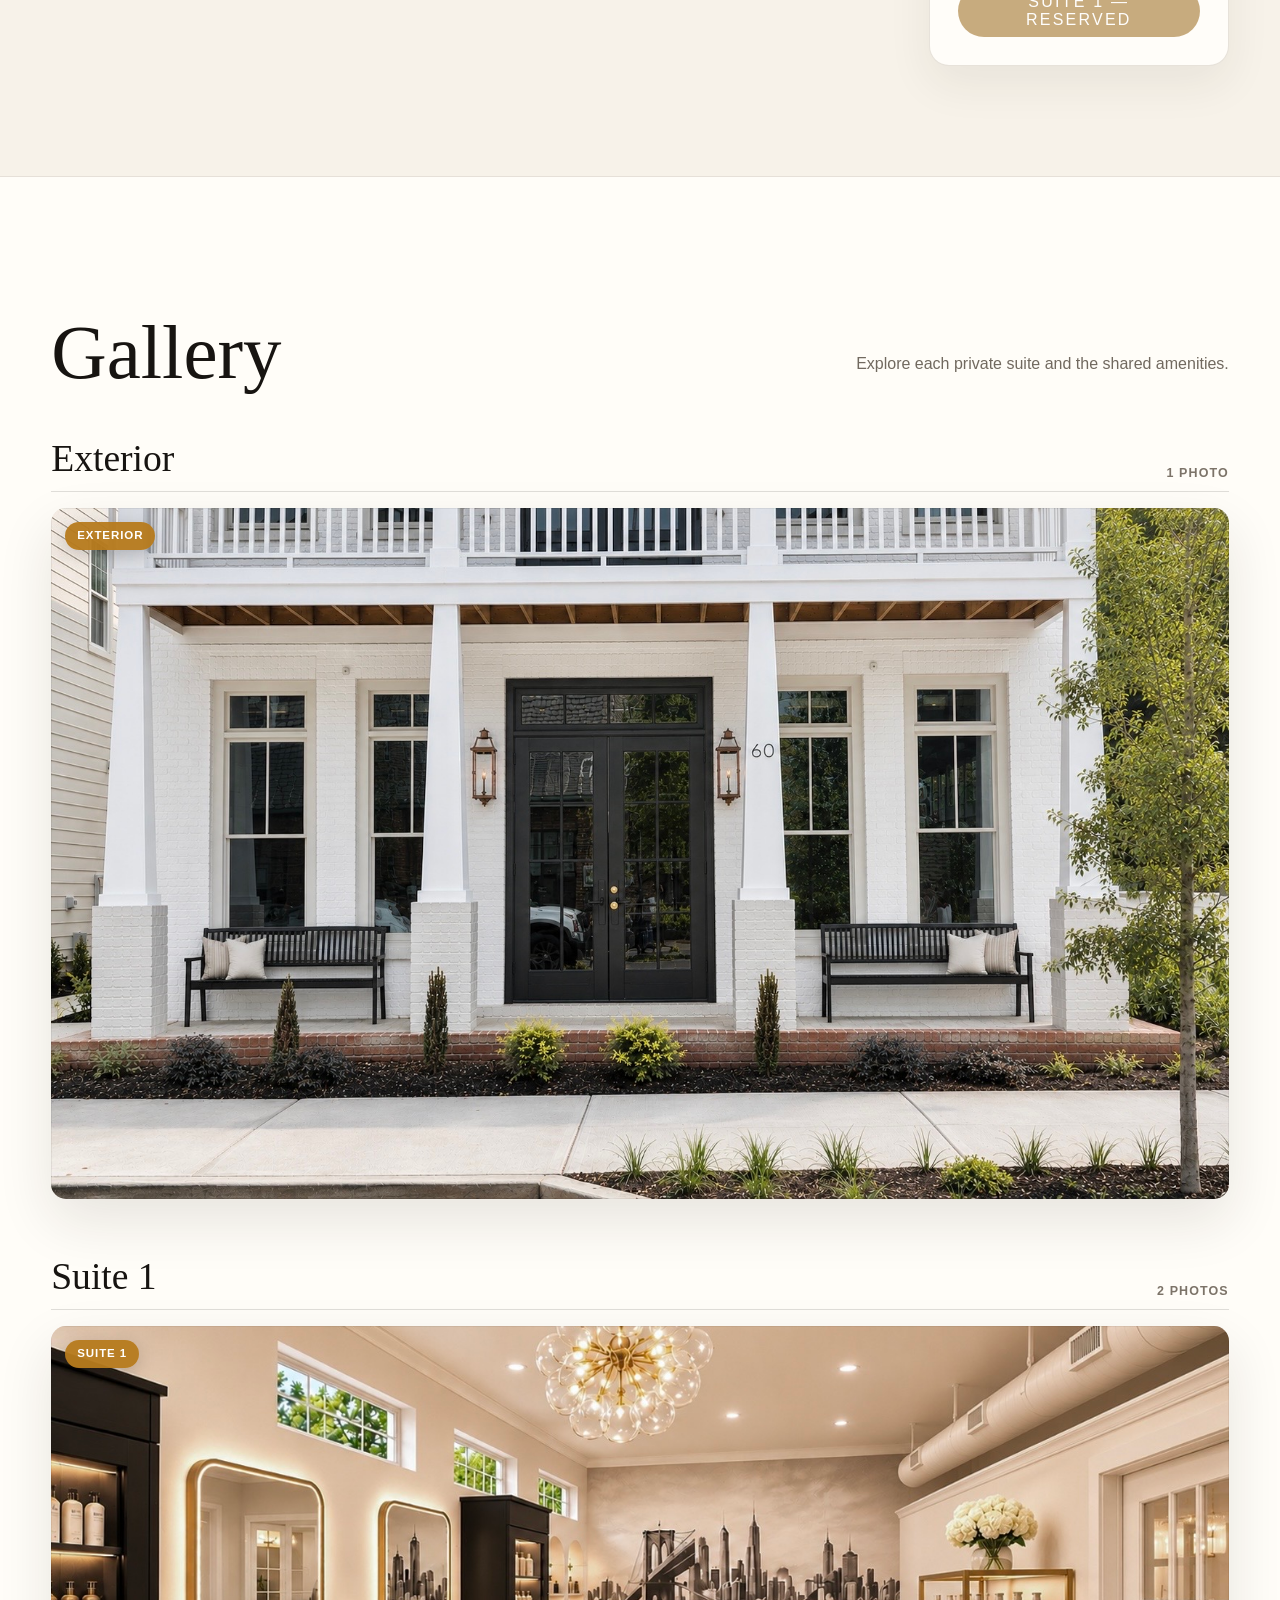
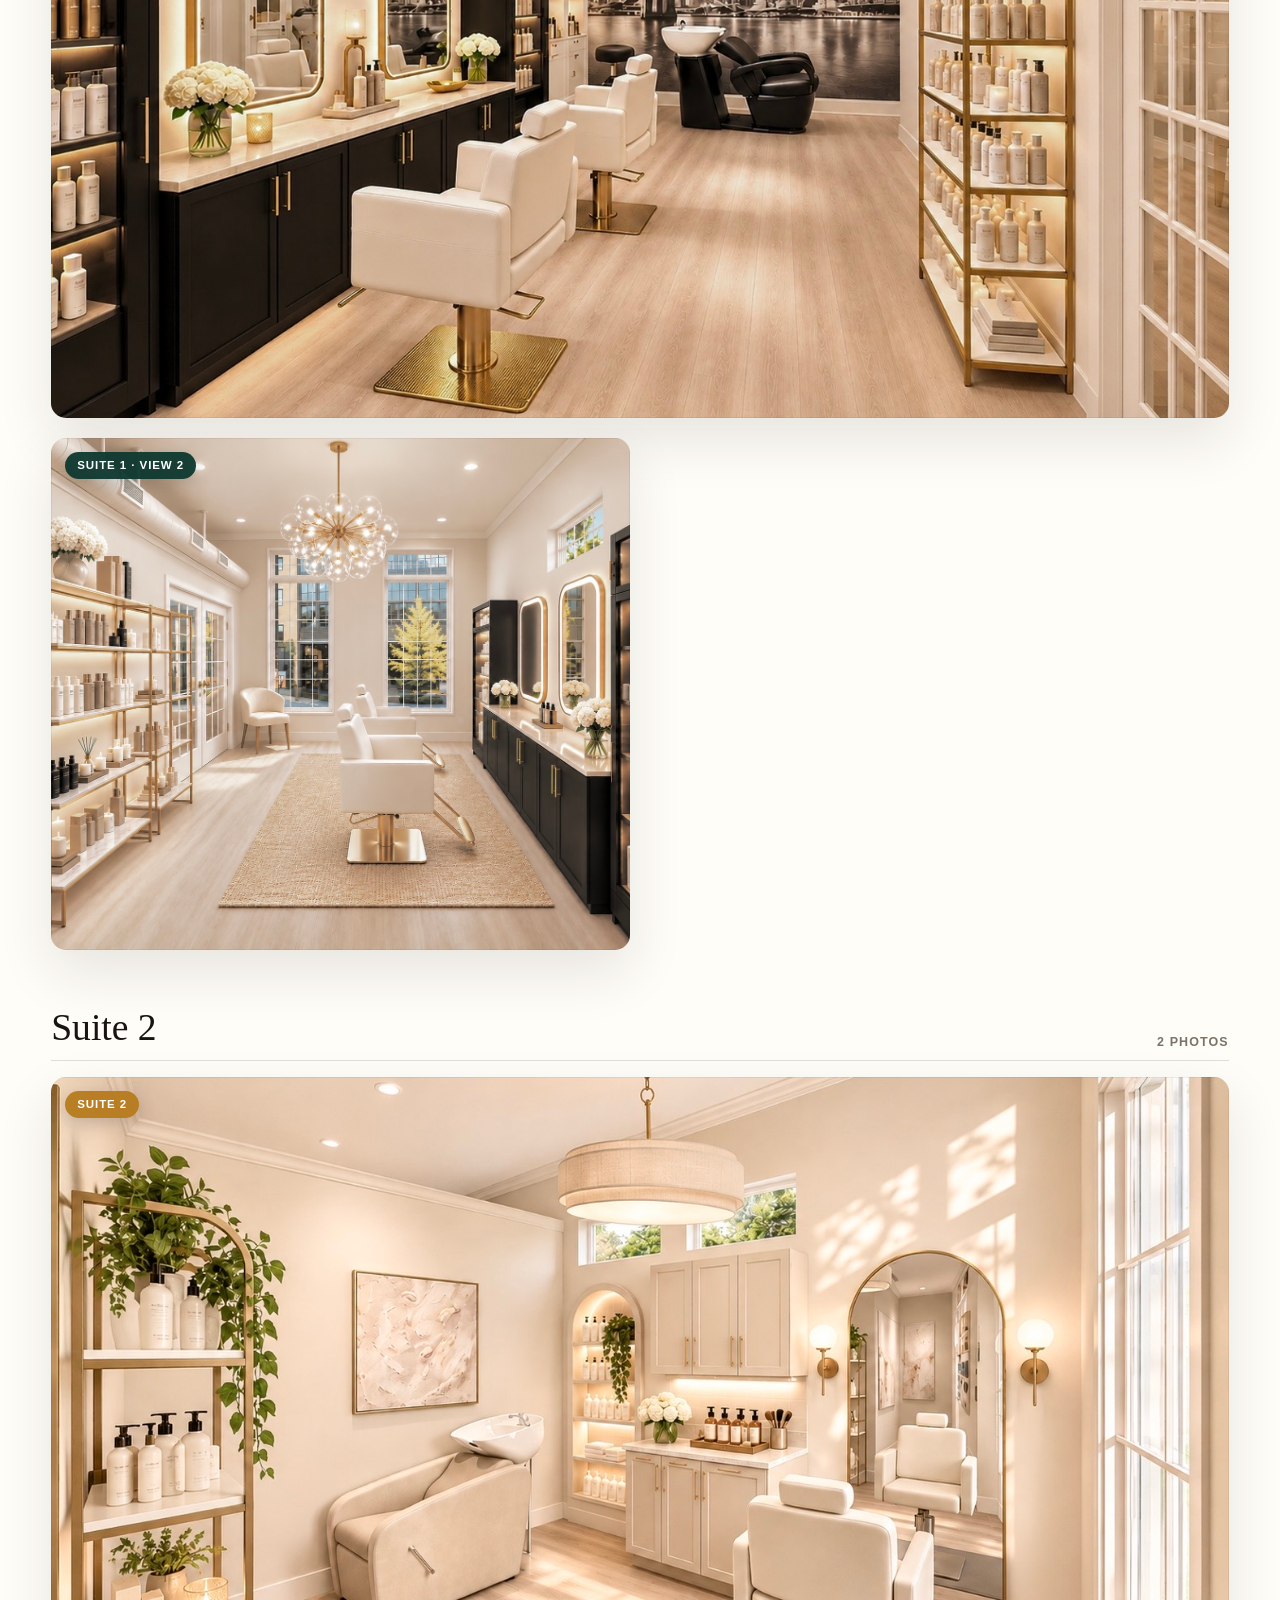
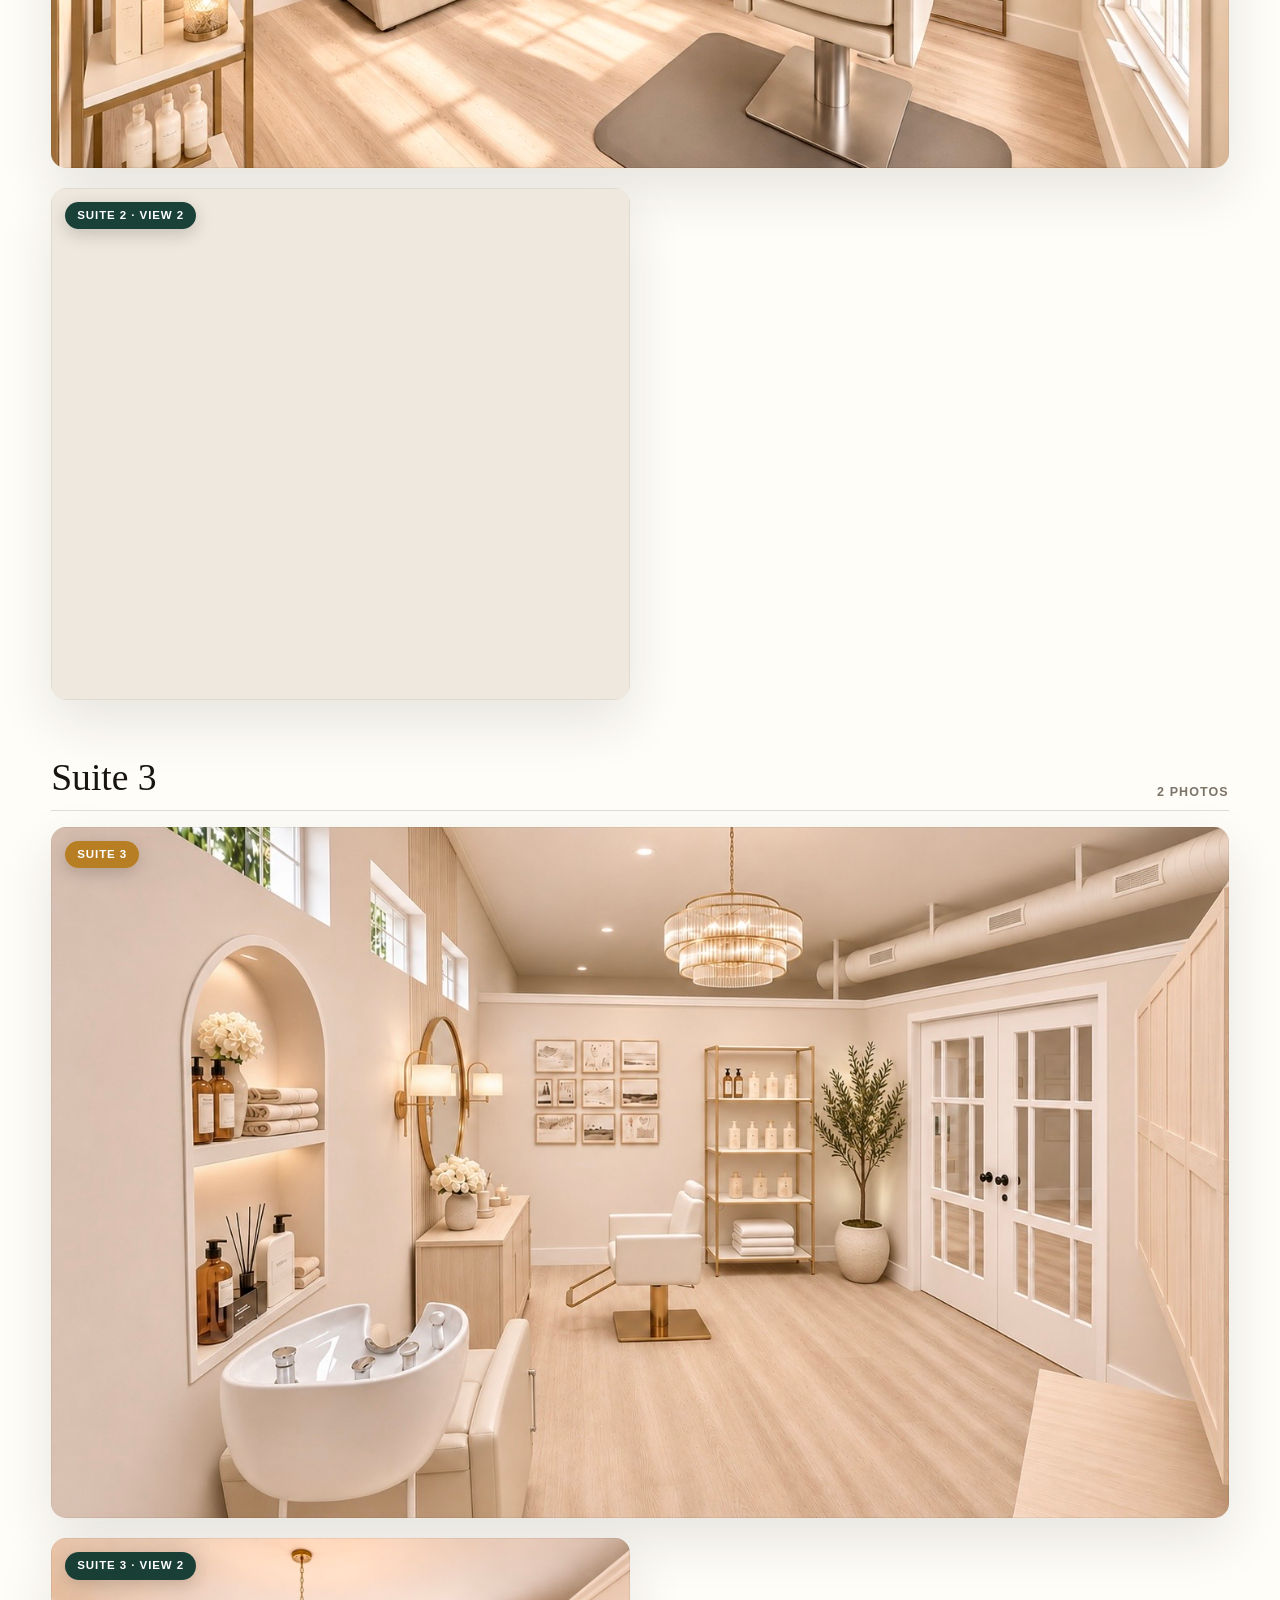
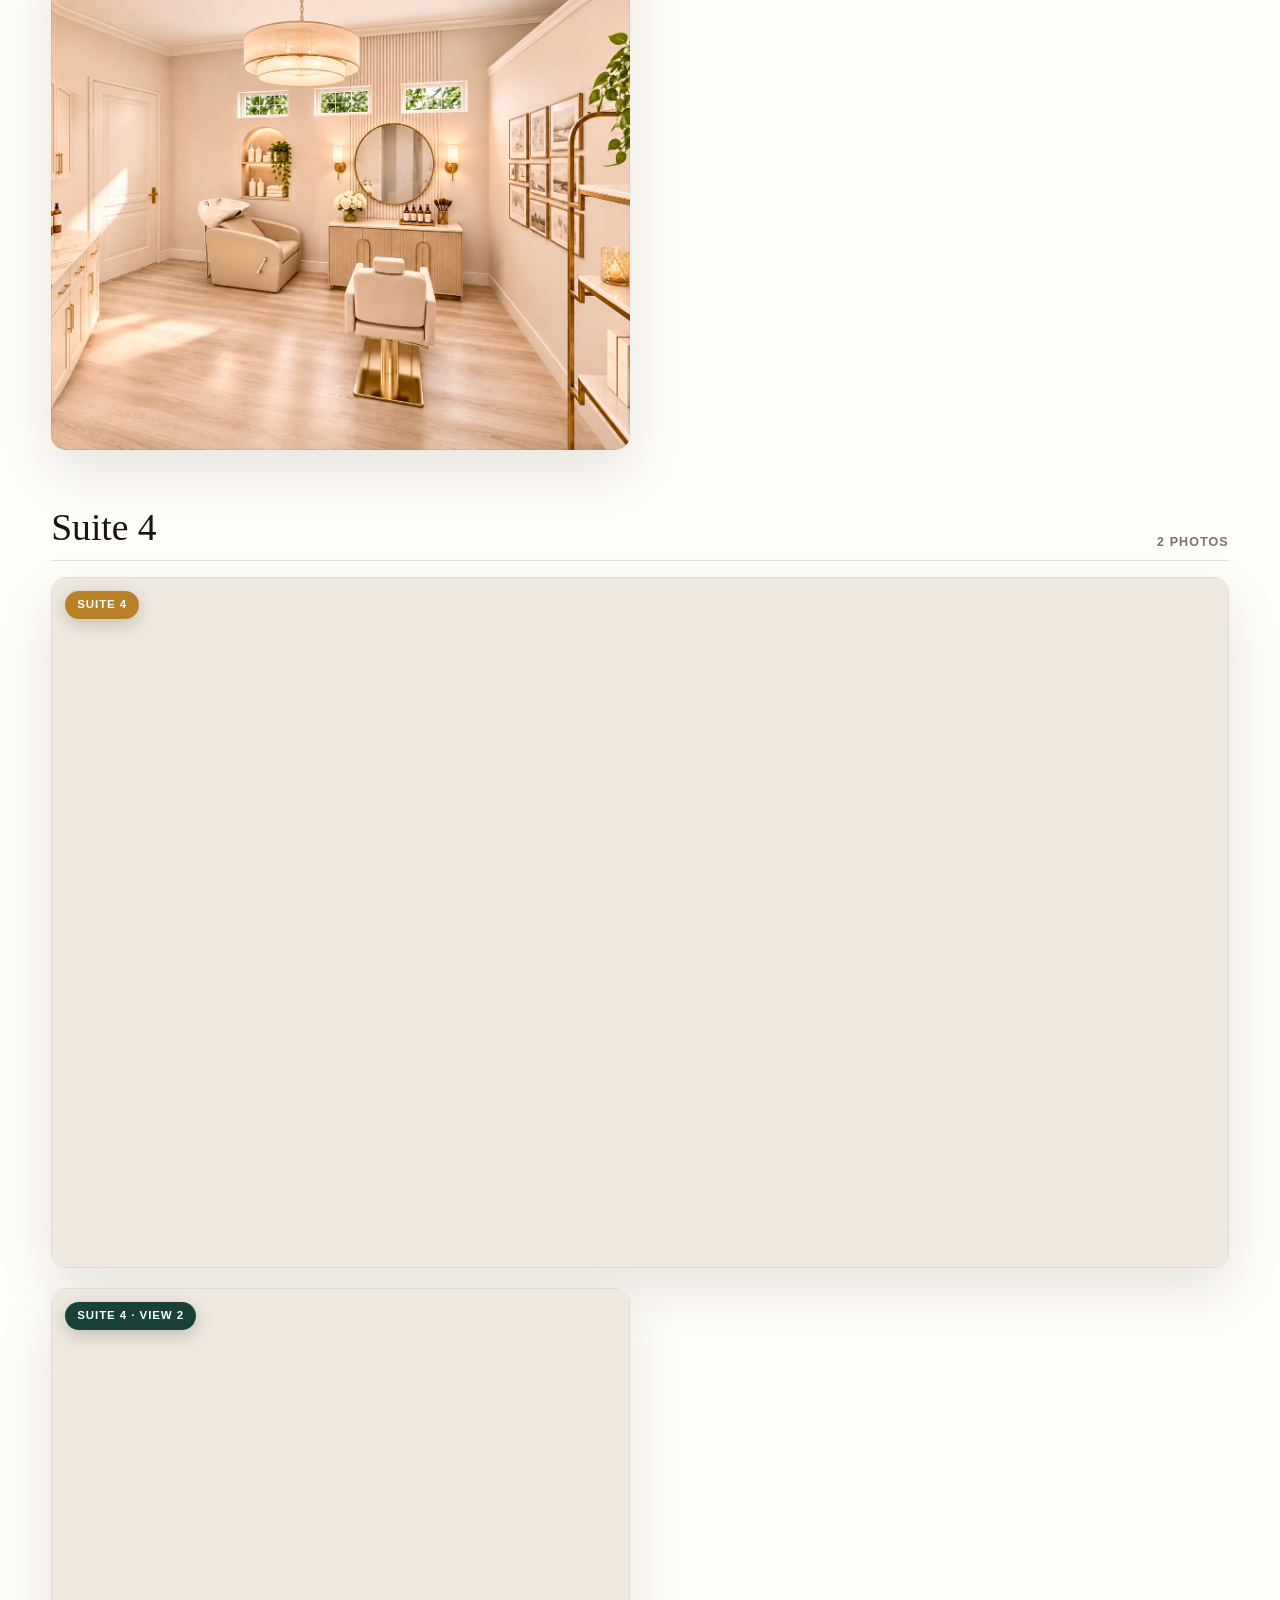
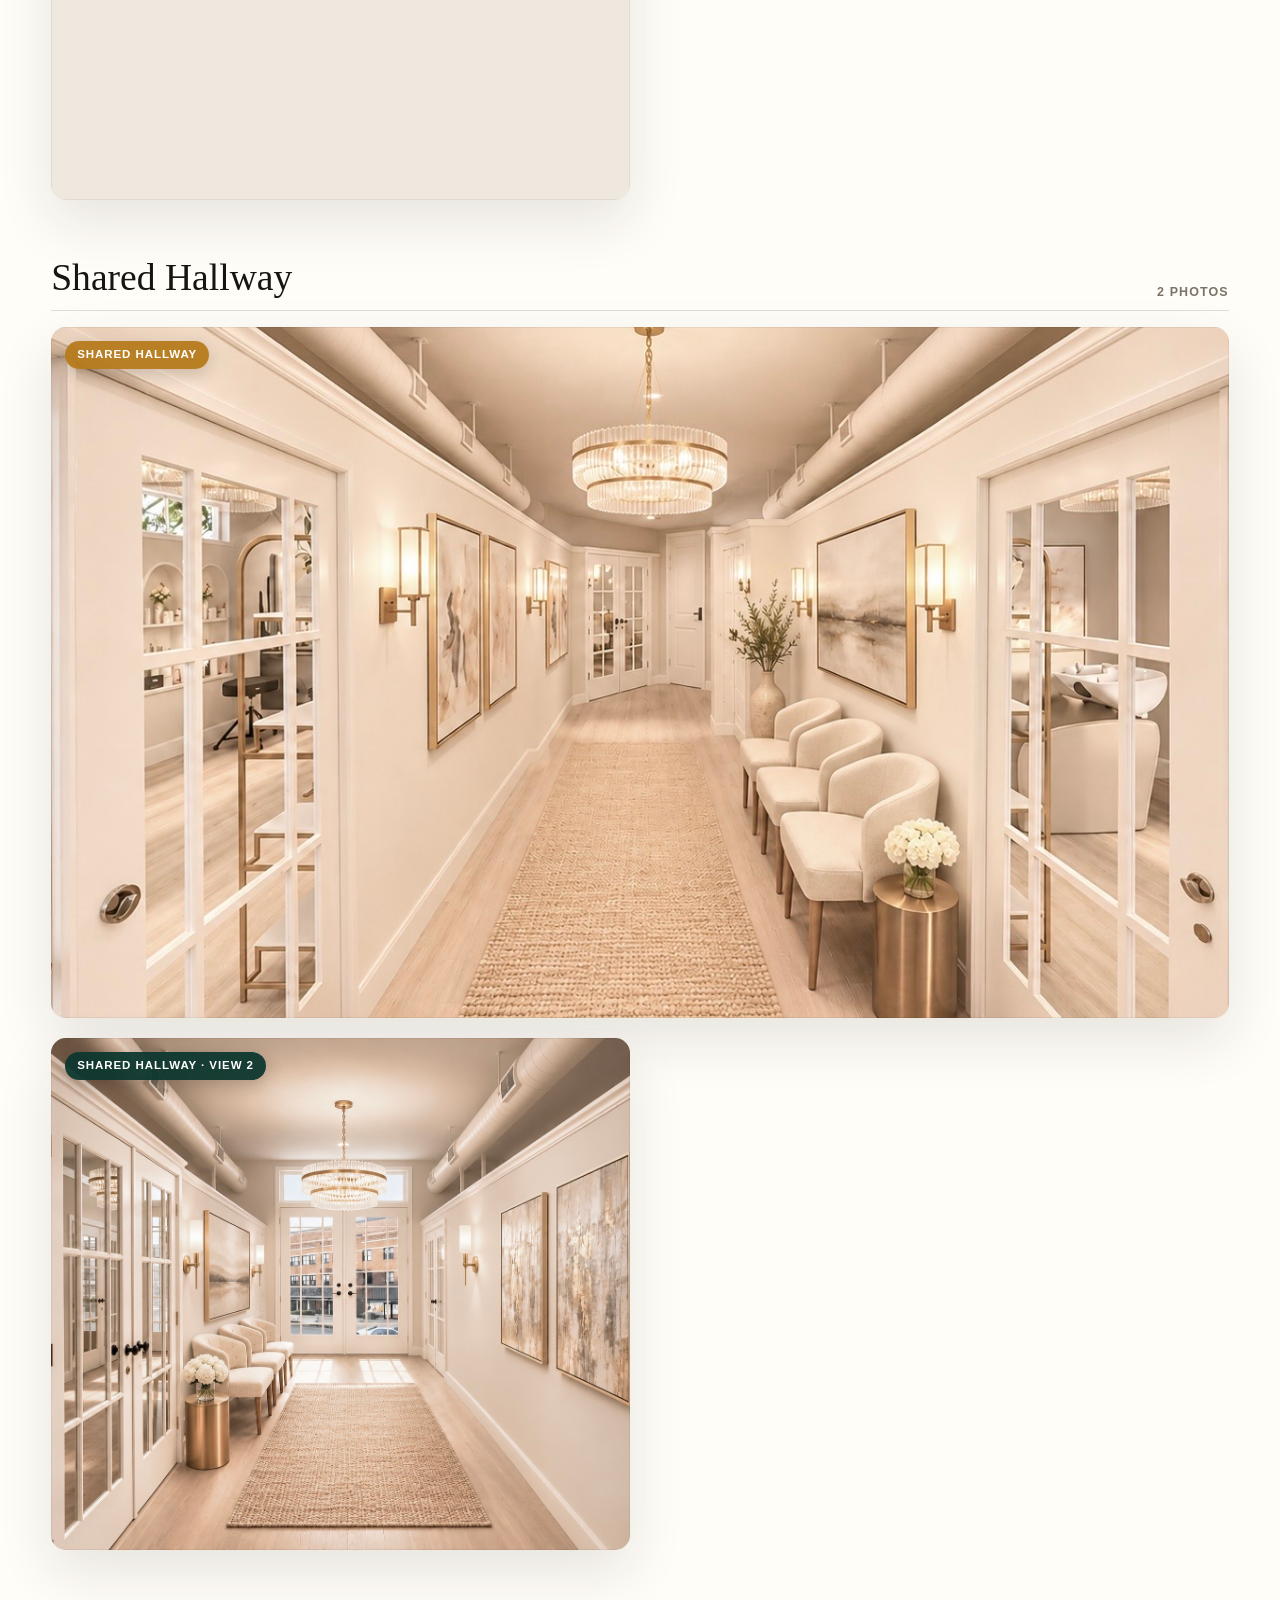
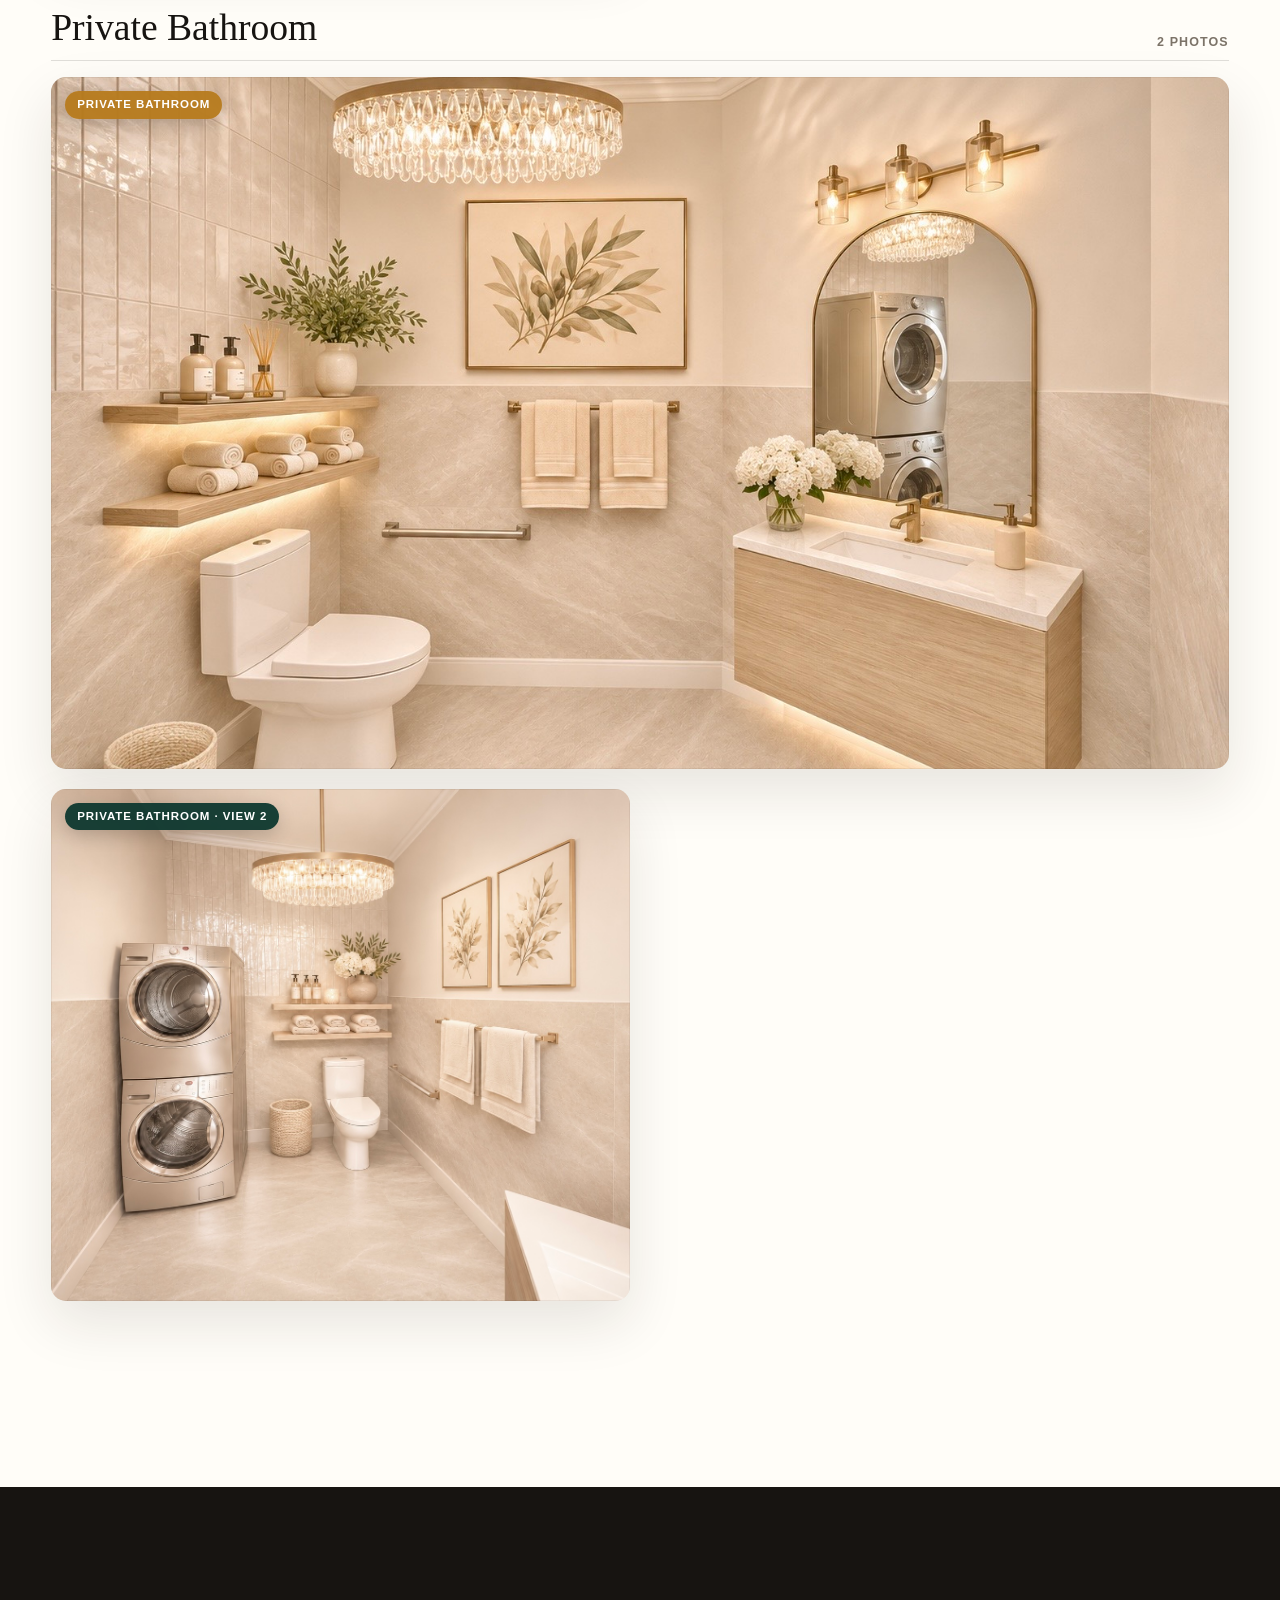
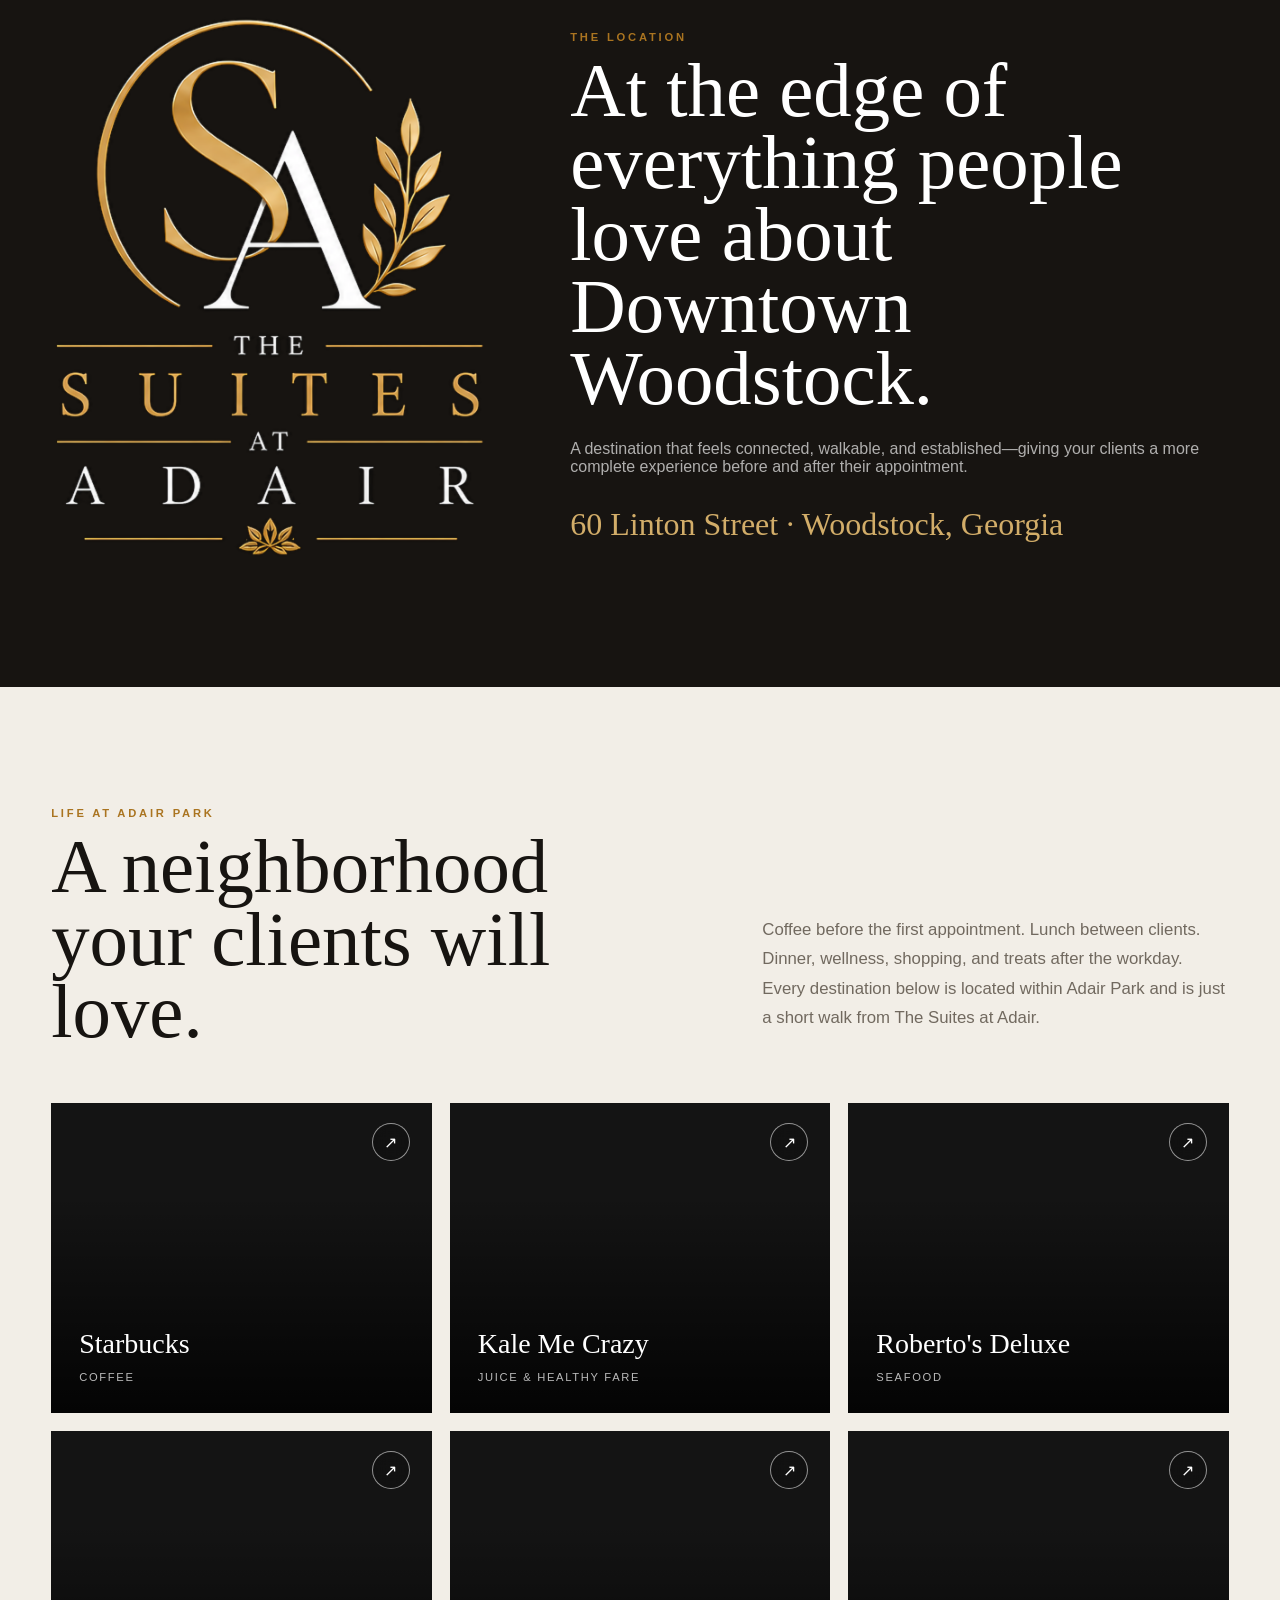
==== commit 7cb72ce5: "Add files via upload" ====
--- a/index.html
+++ b/index.html
@@ -883,7 +883,7 @@
 <section class="gallery-showcase reveal"><div class="gallery-showcase-head"><h3>Suite 1</h3><span>2 photos</span></div><div class="gallery-showcase-rail"><figure aria-label="Open Suite 1 larger" class="gallery-card" role="button" tabindex="0"><img alt="Suite 1 interior" decoding="async" loading="lazy" src="[data-uri]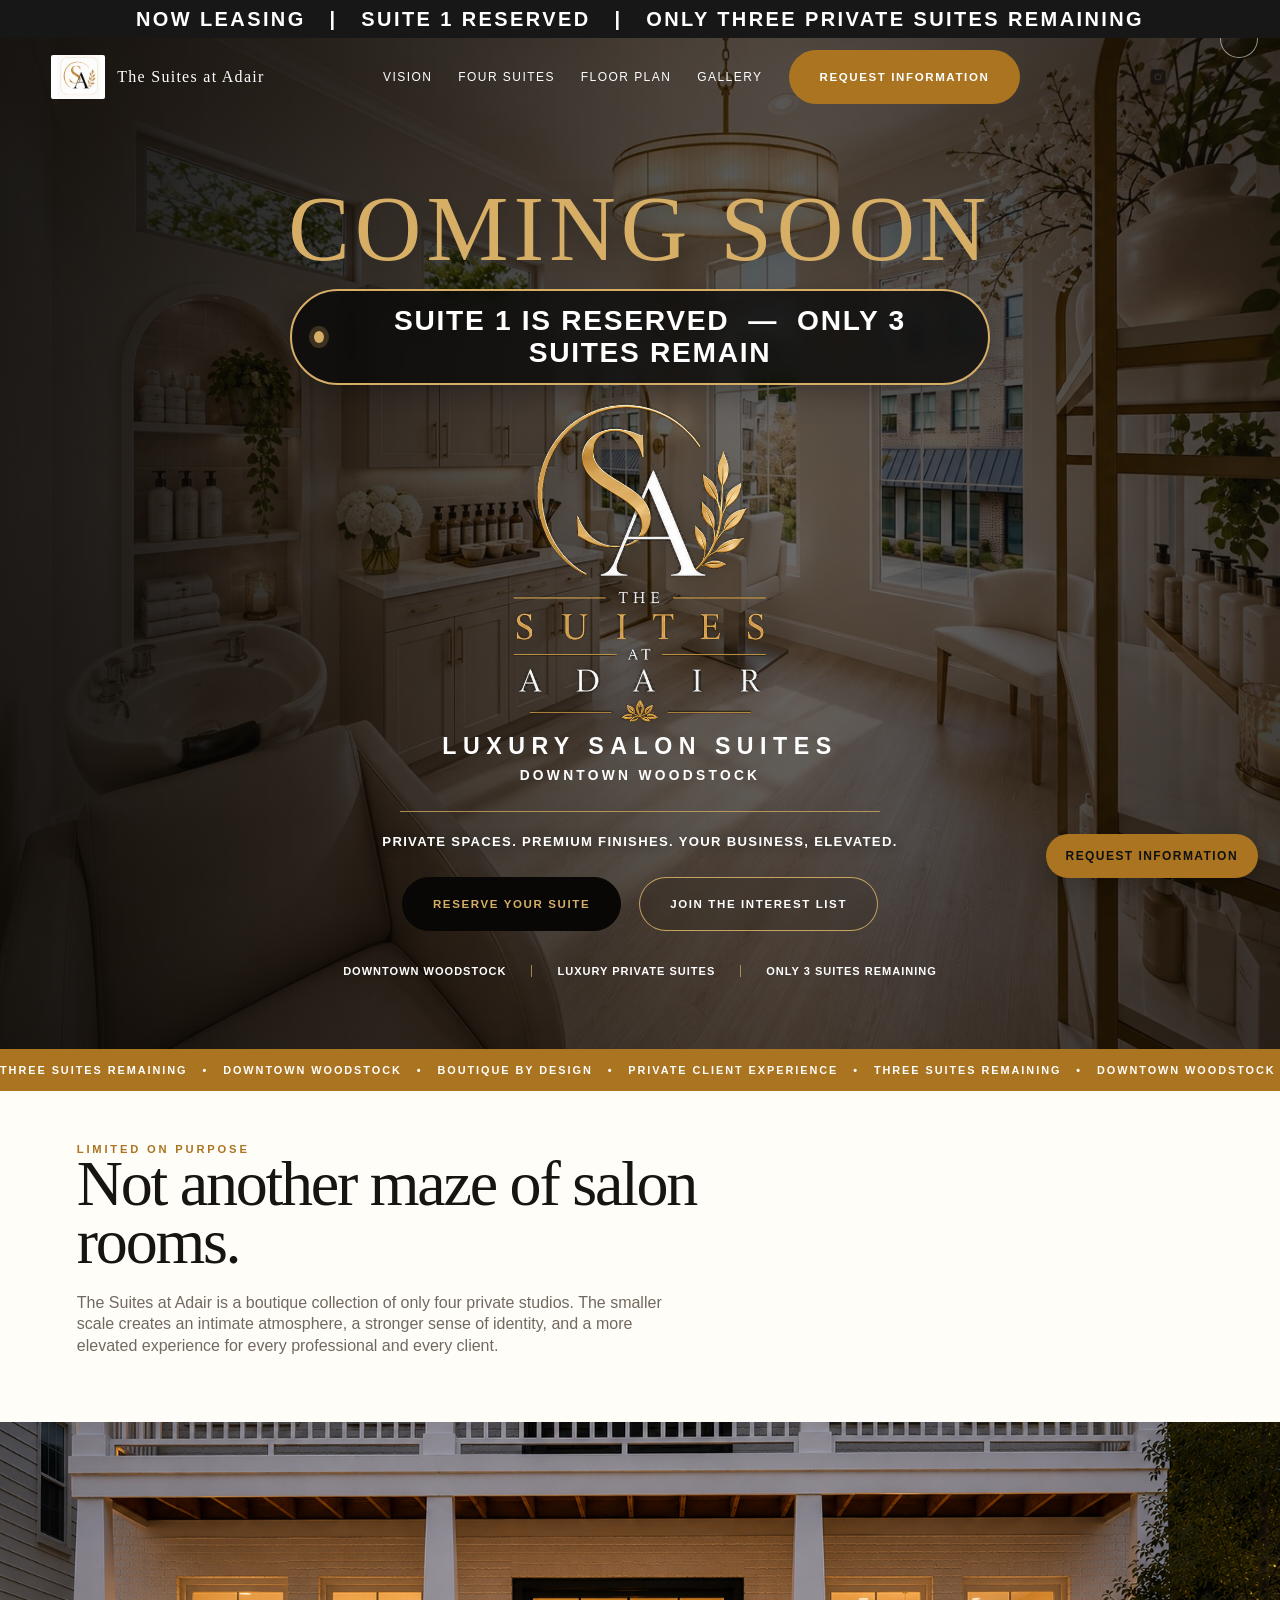
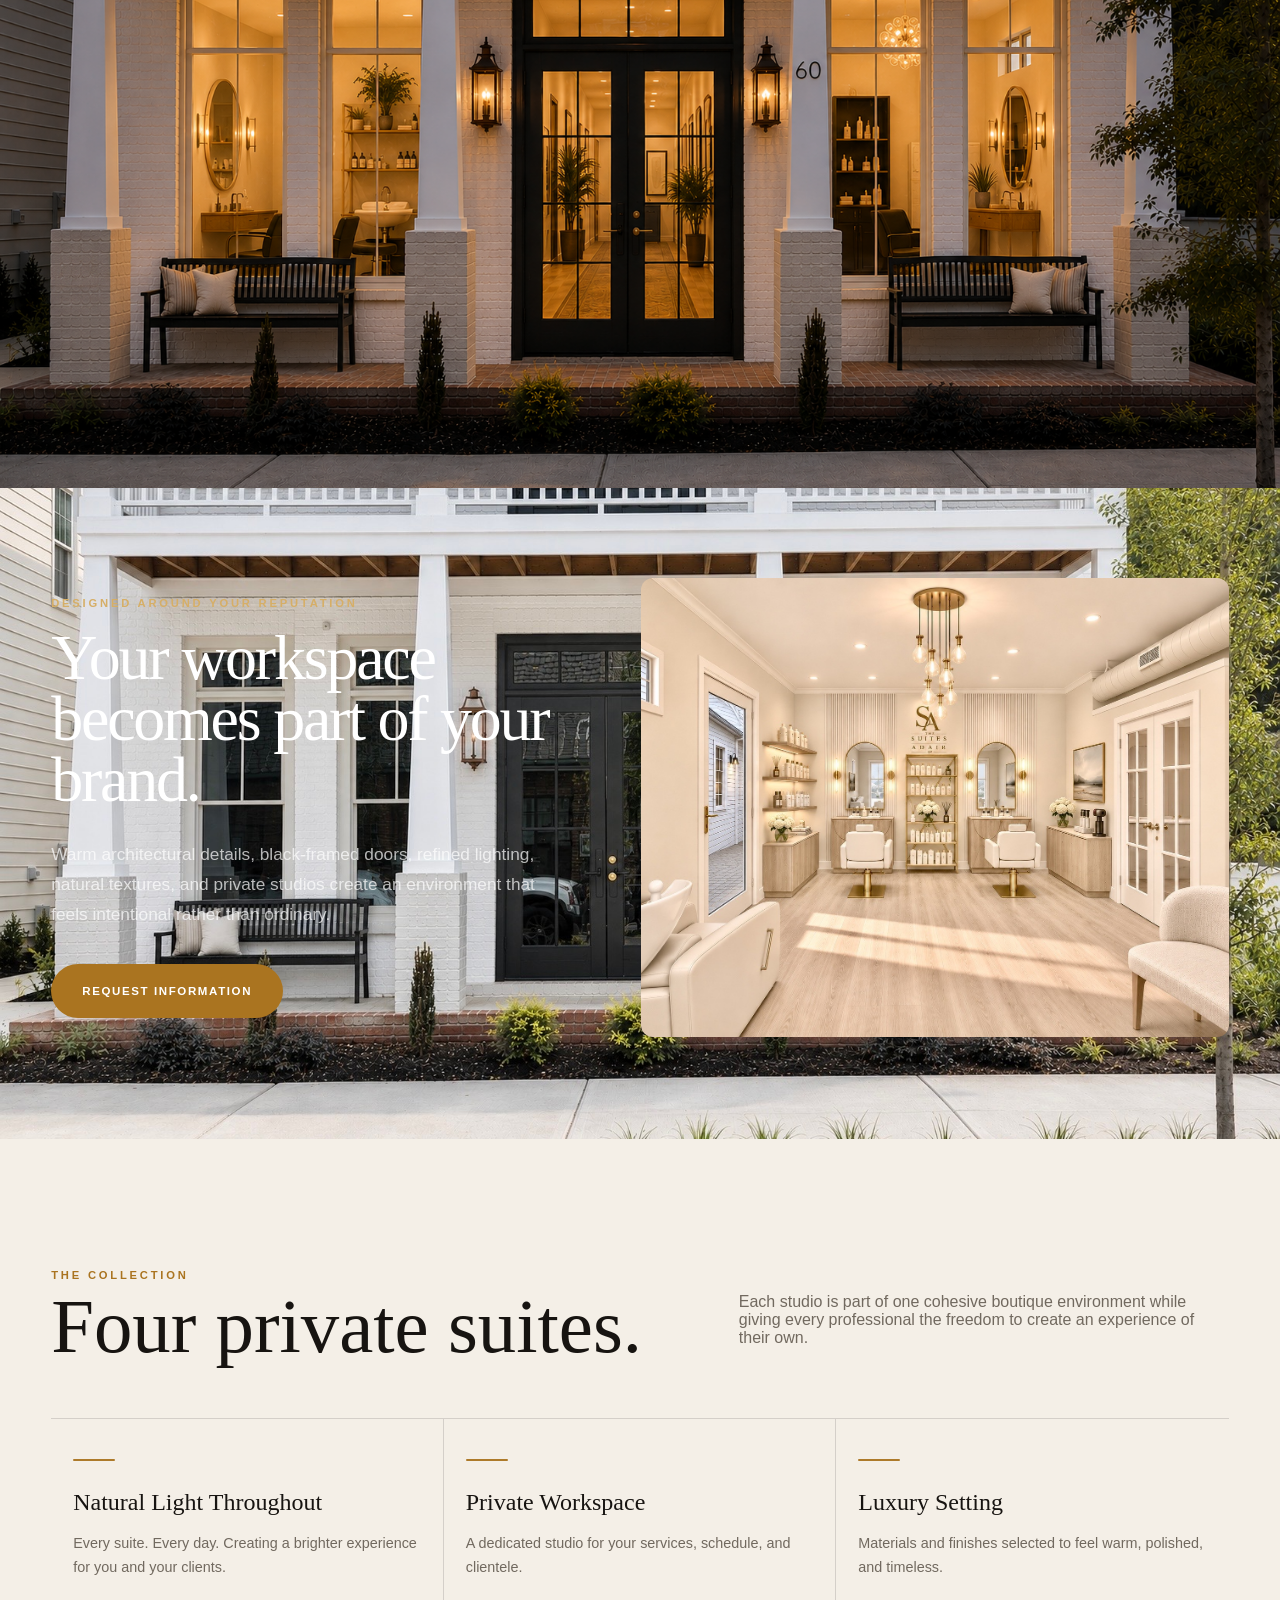
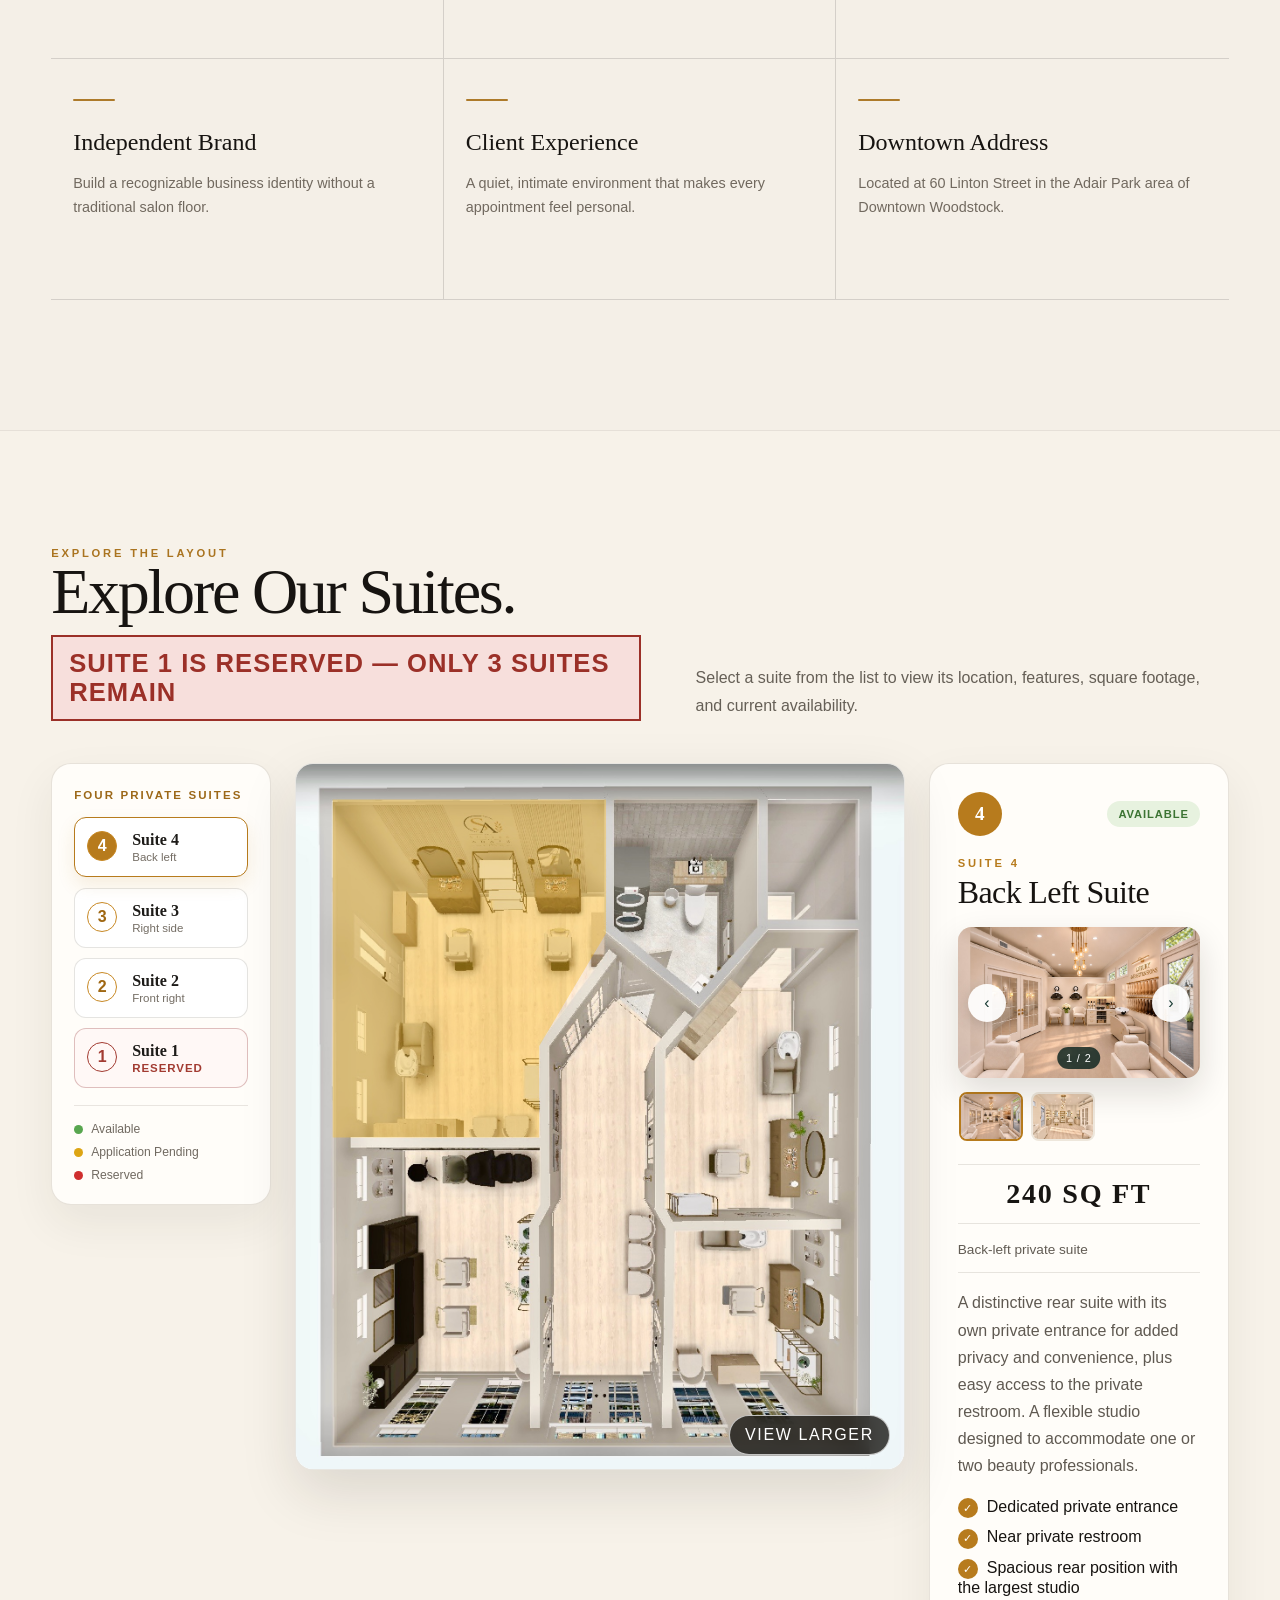
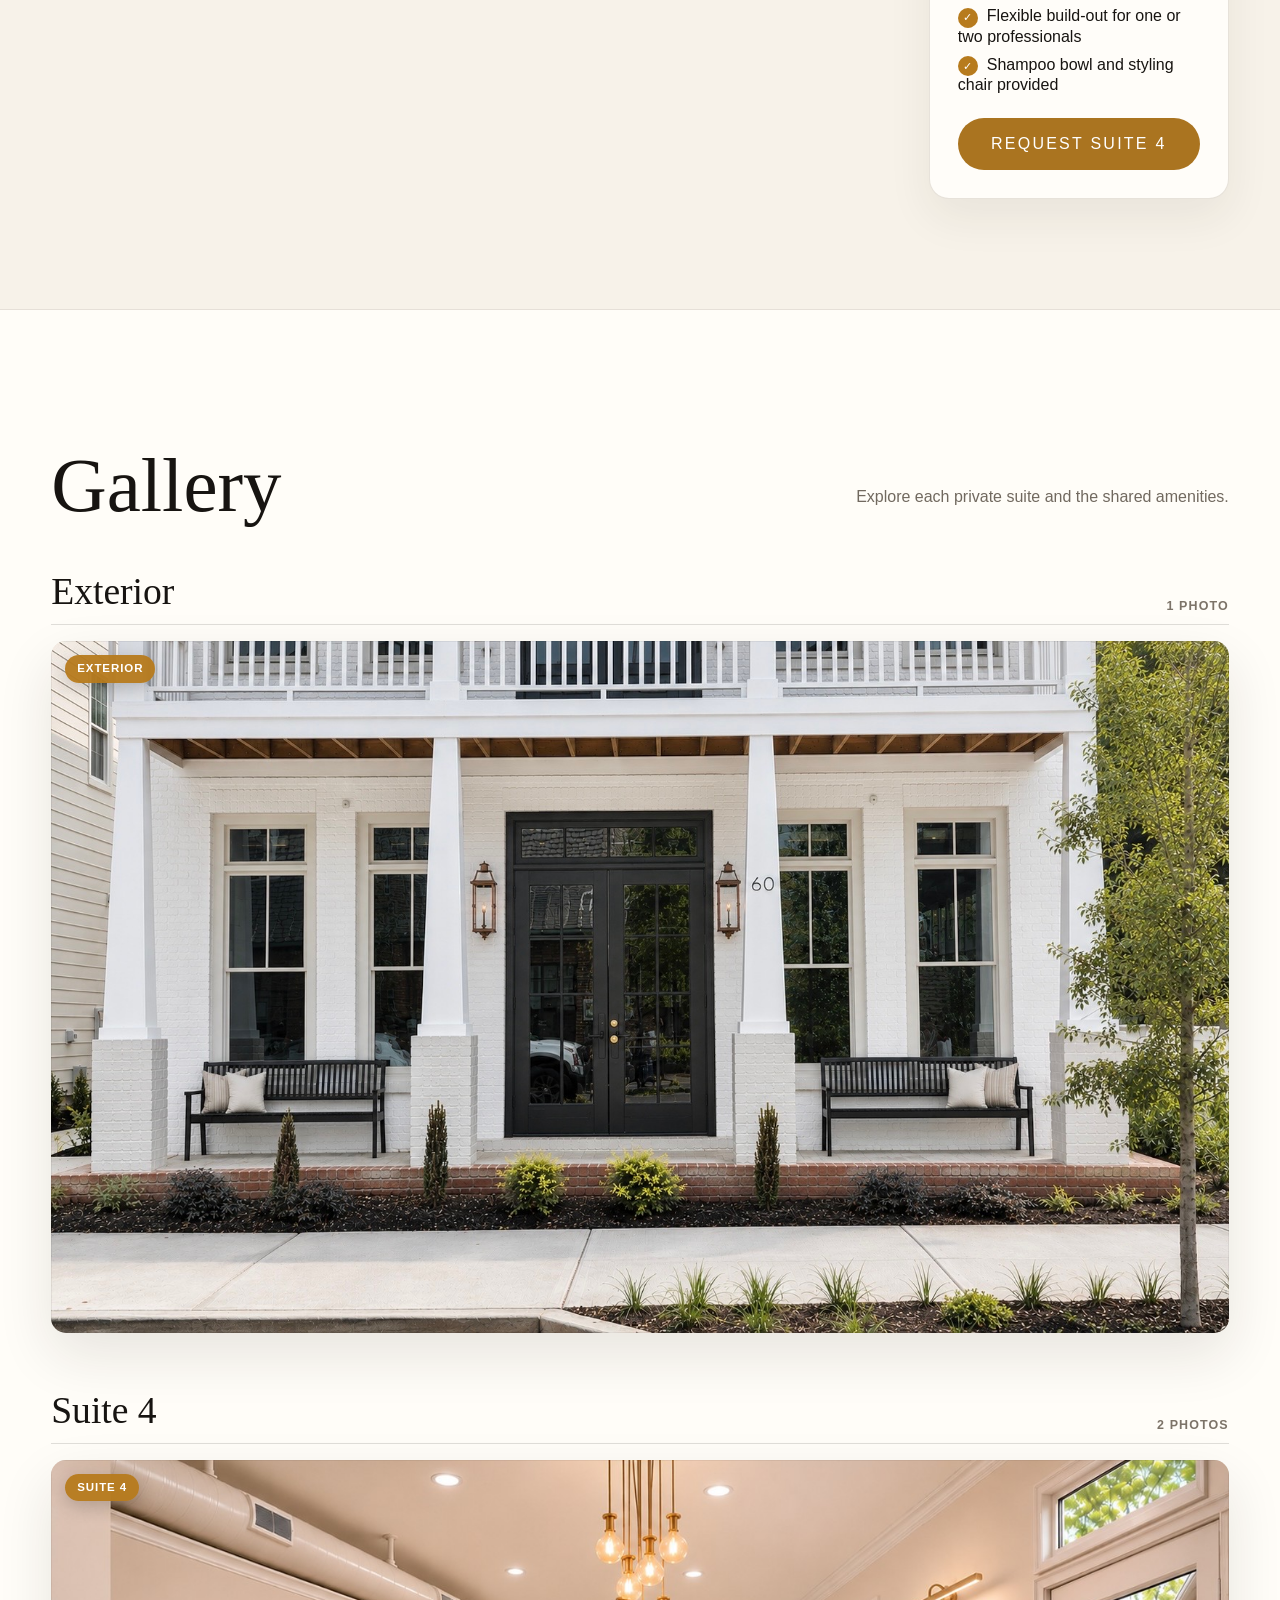
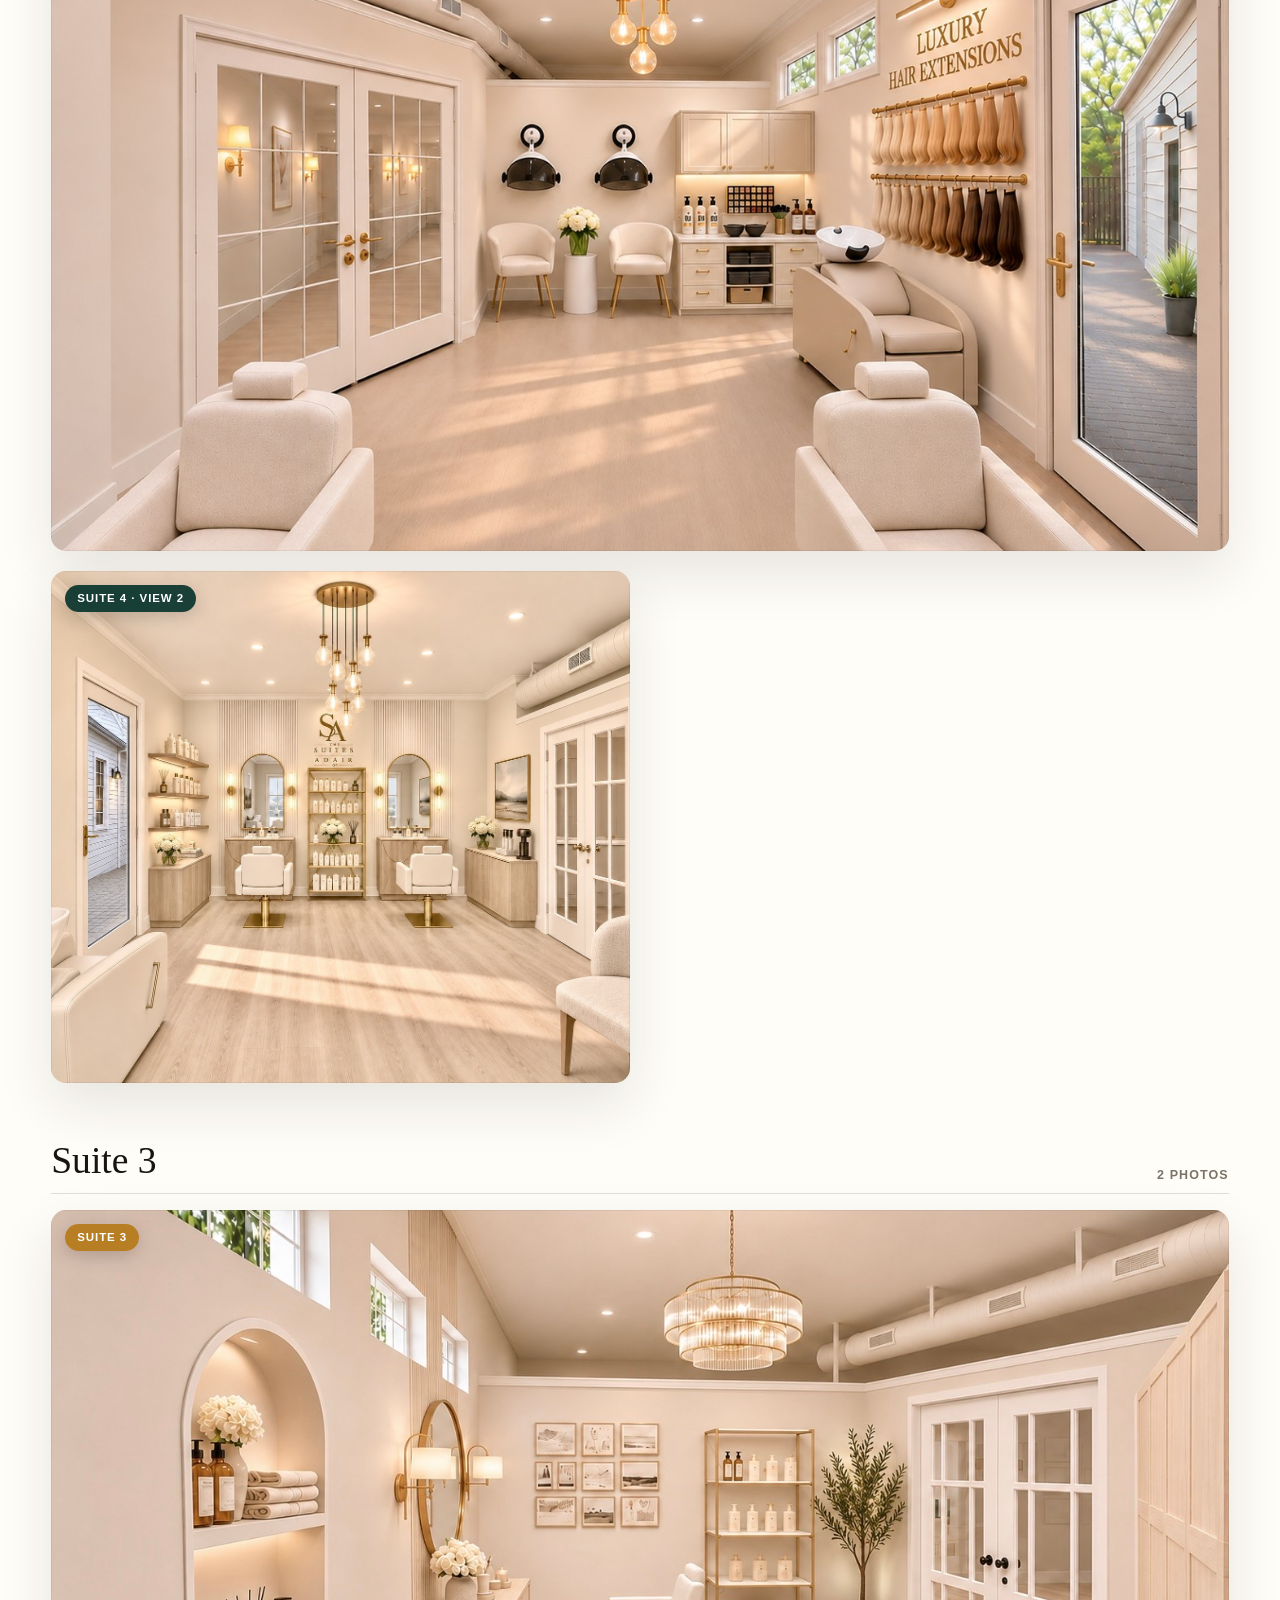
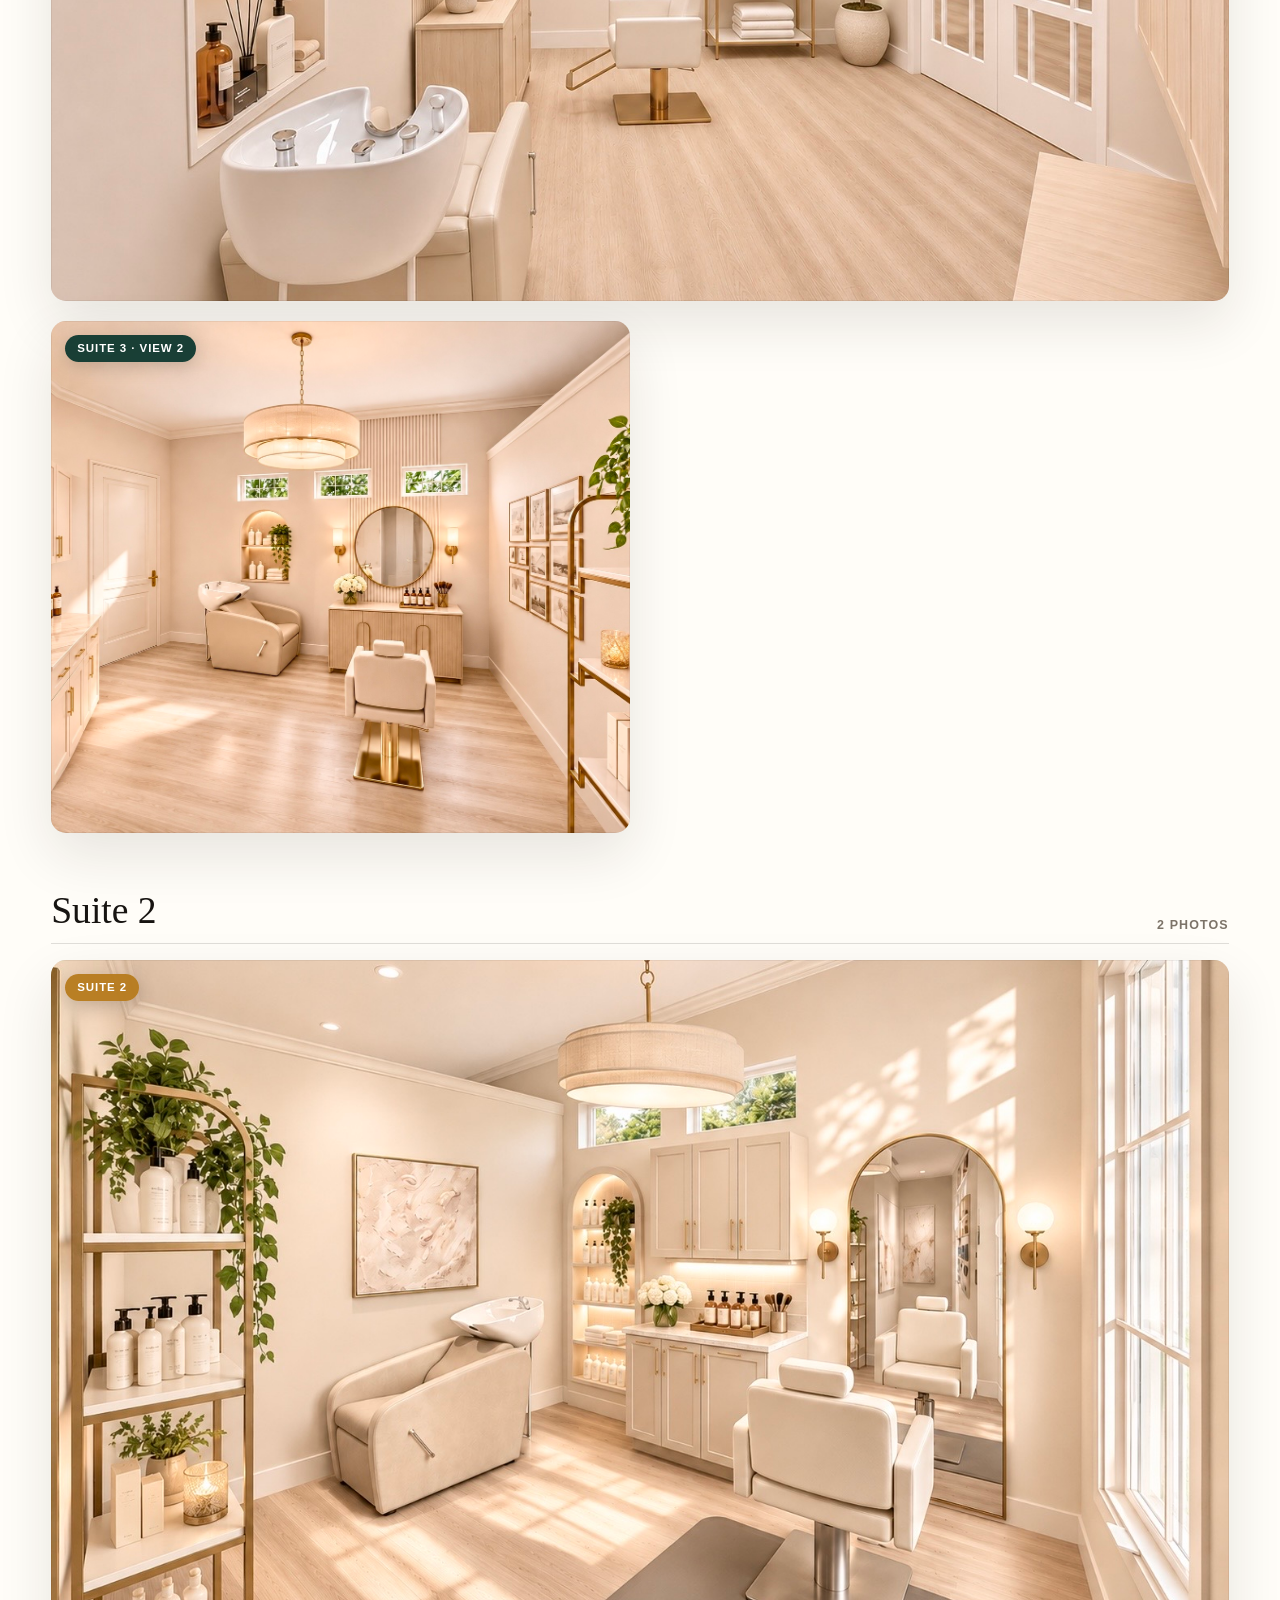
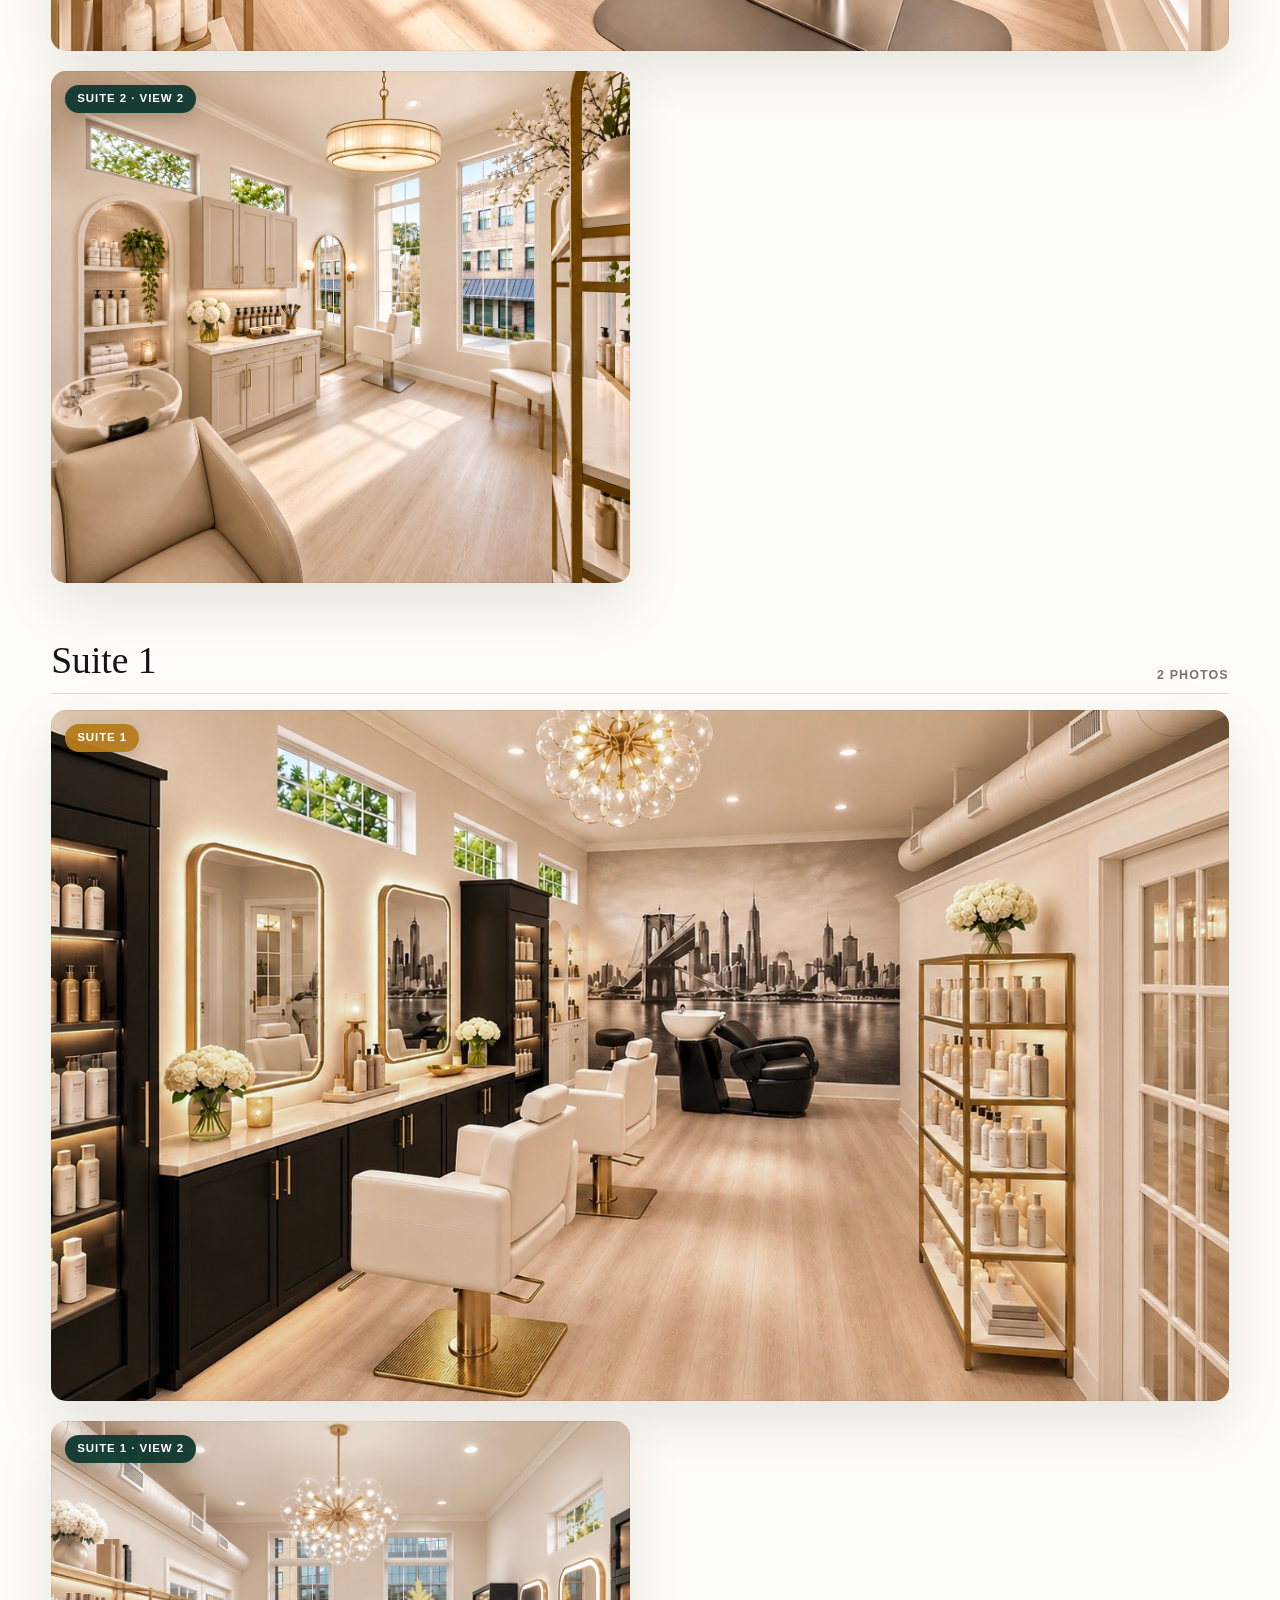
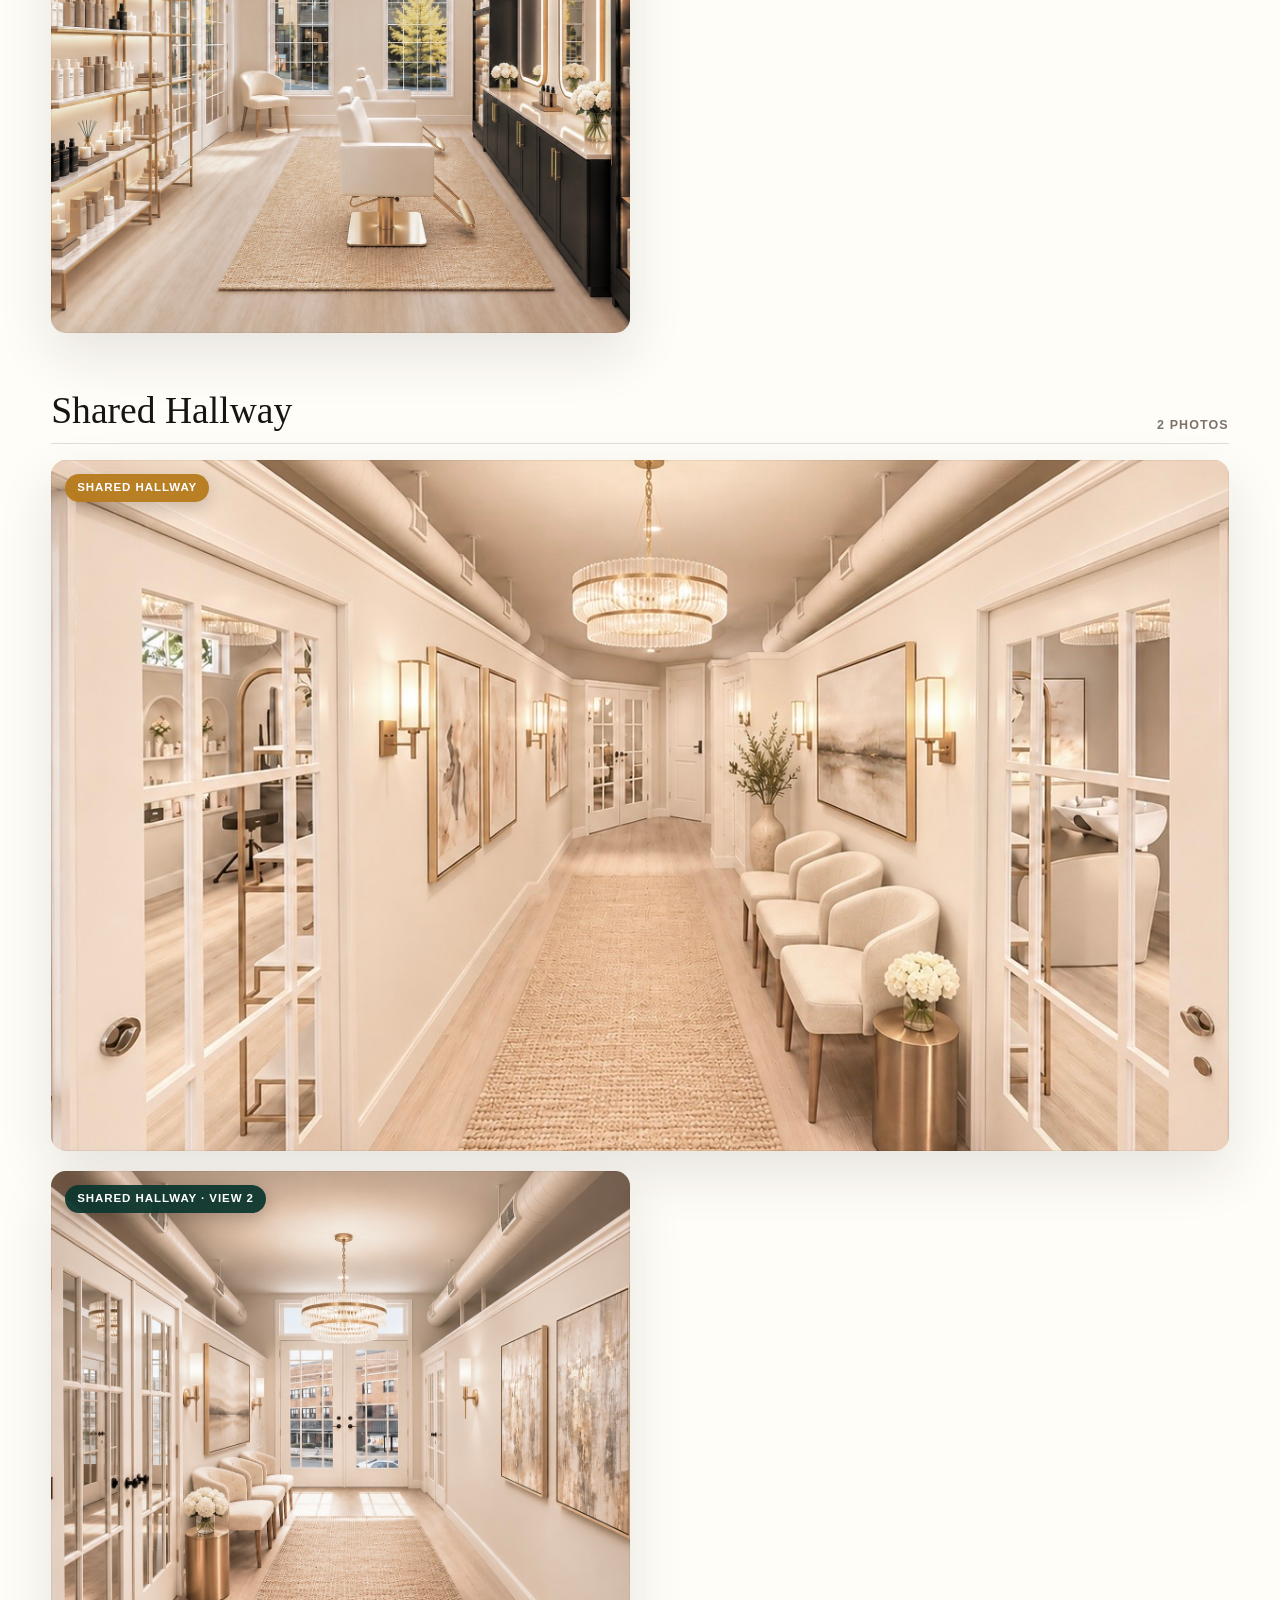
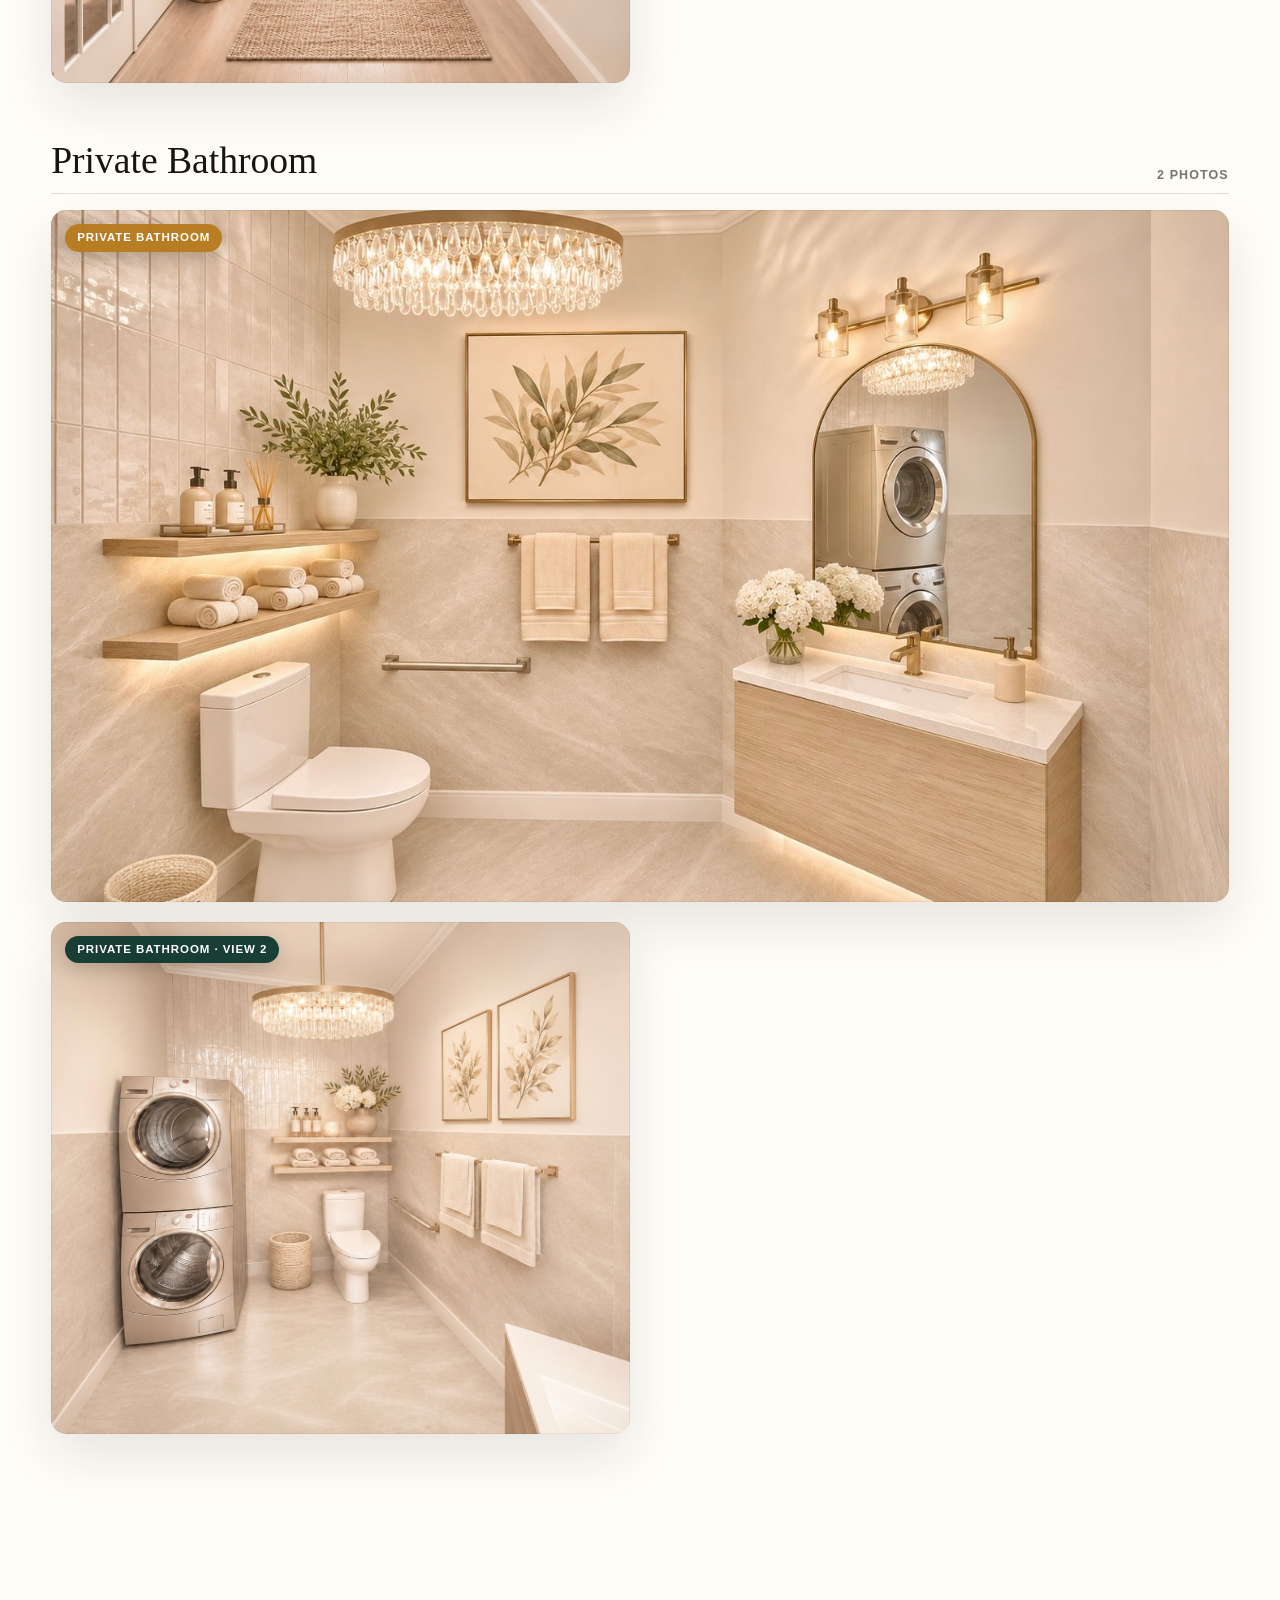
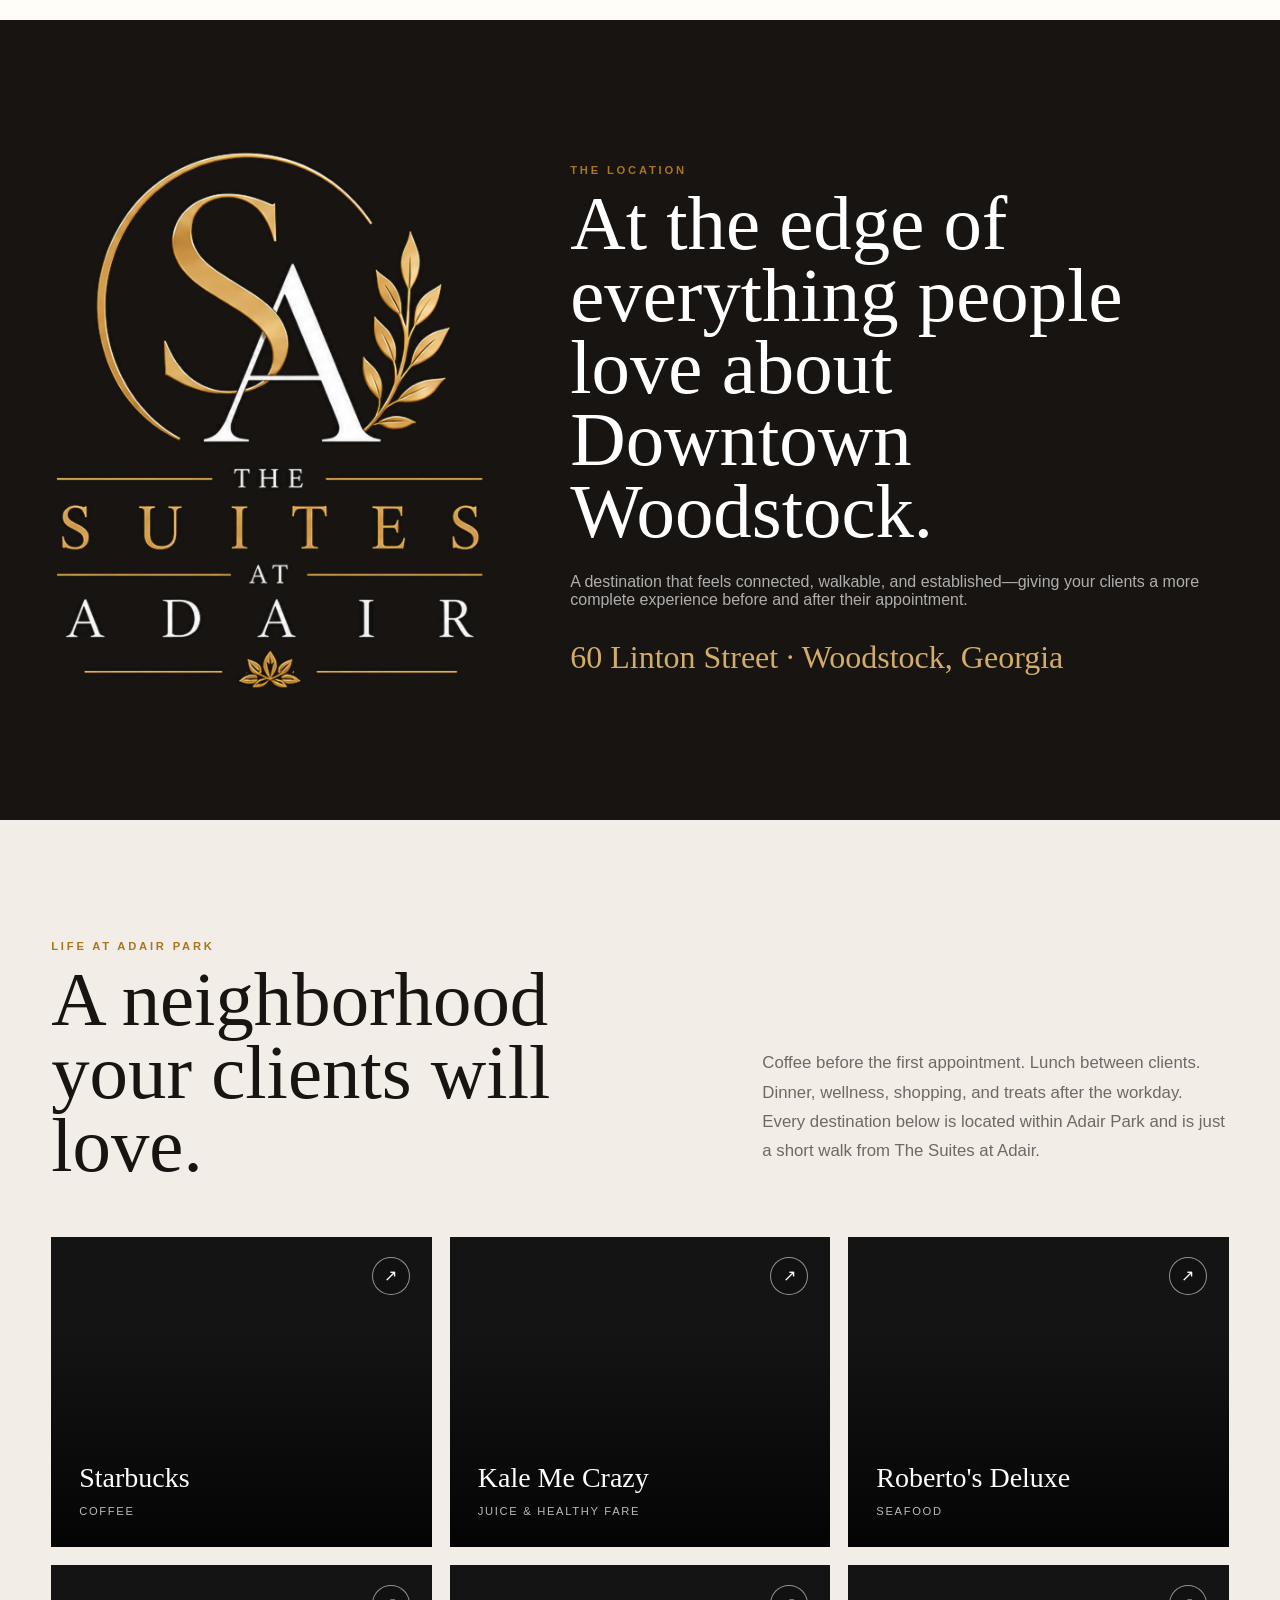
==== commit d7ca5a5a: "Add files via upload" ====
--- a/index.html
+++ b/index.html
@@ -709,7 +709,7 @@
 
 </style><style id="v79-suite1-reserved-update">
 /* Oct 30, 2026: Suite 1 hero + Suite 1 reserved */
-.hero.hero-v17{background-image:url('[data-uri]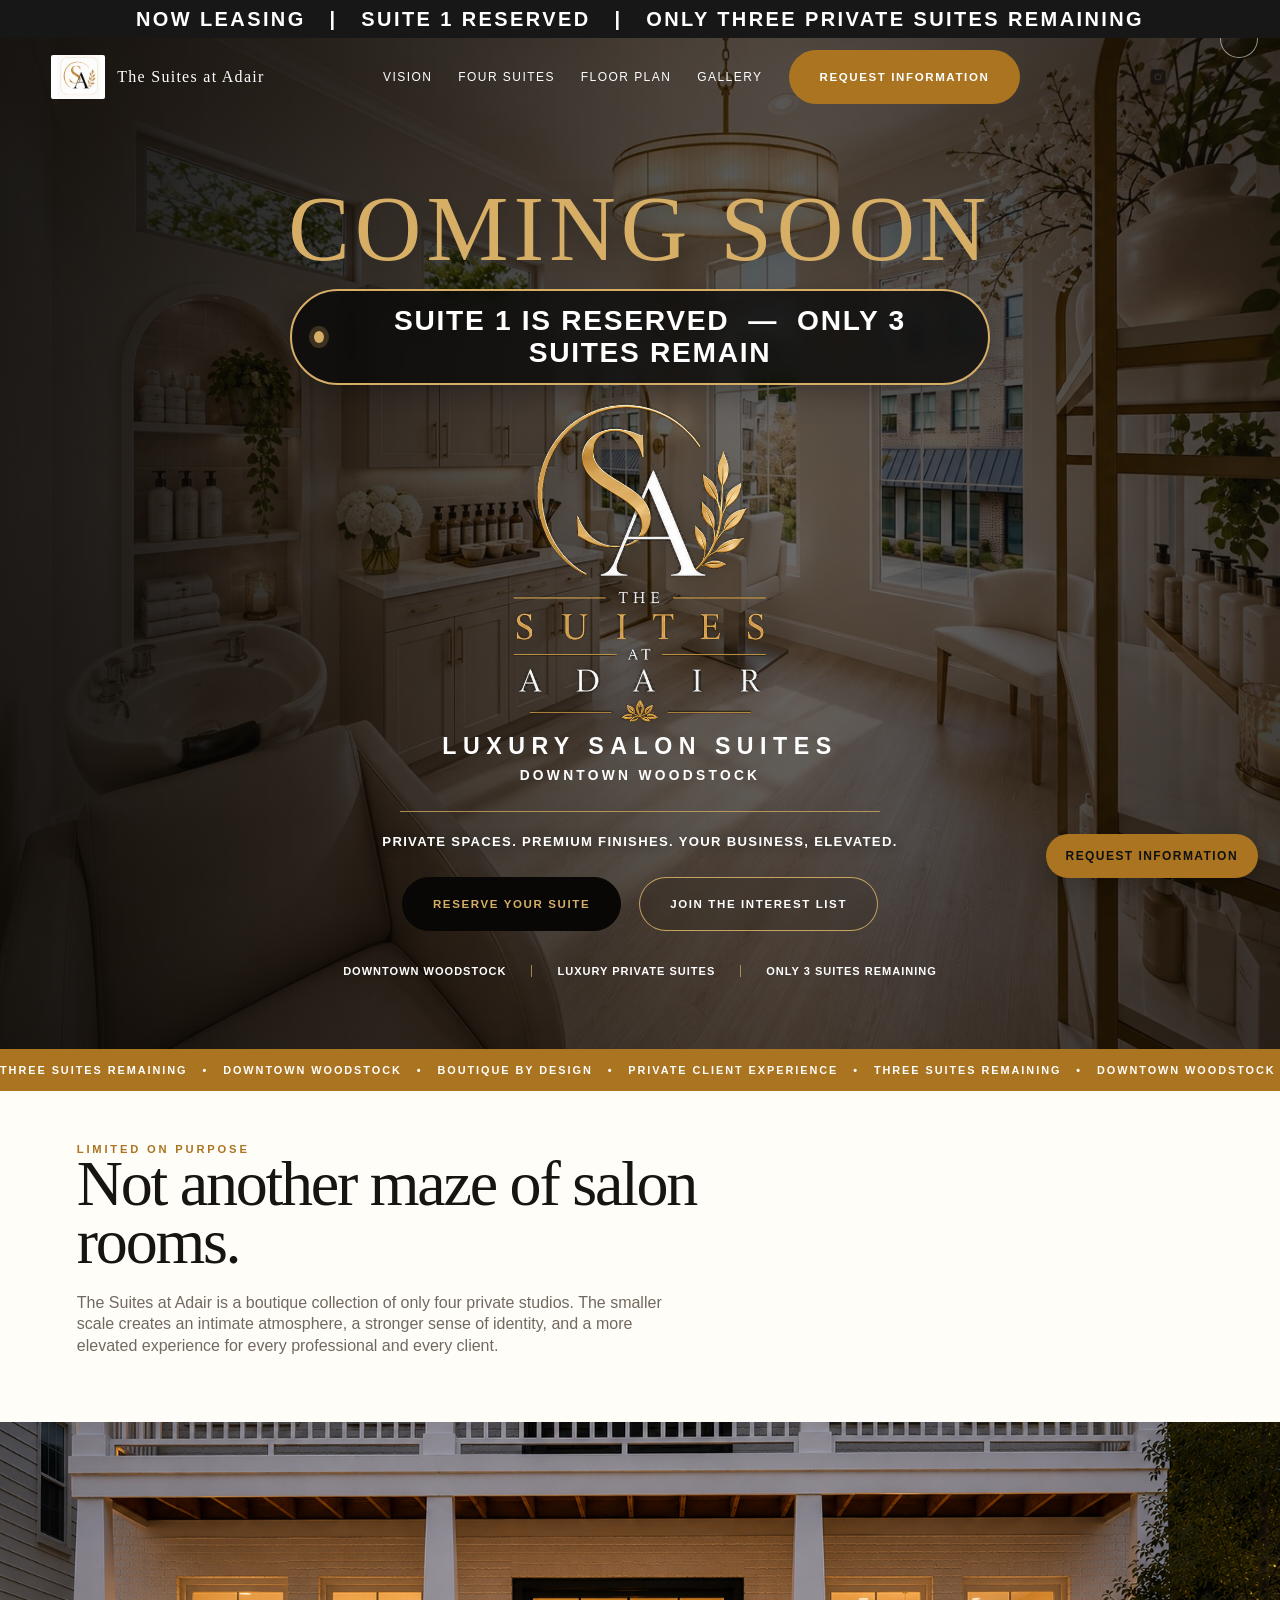
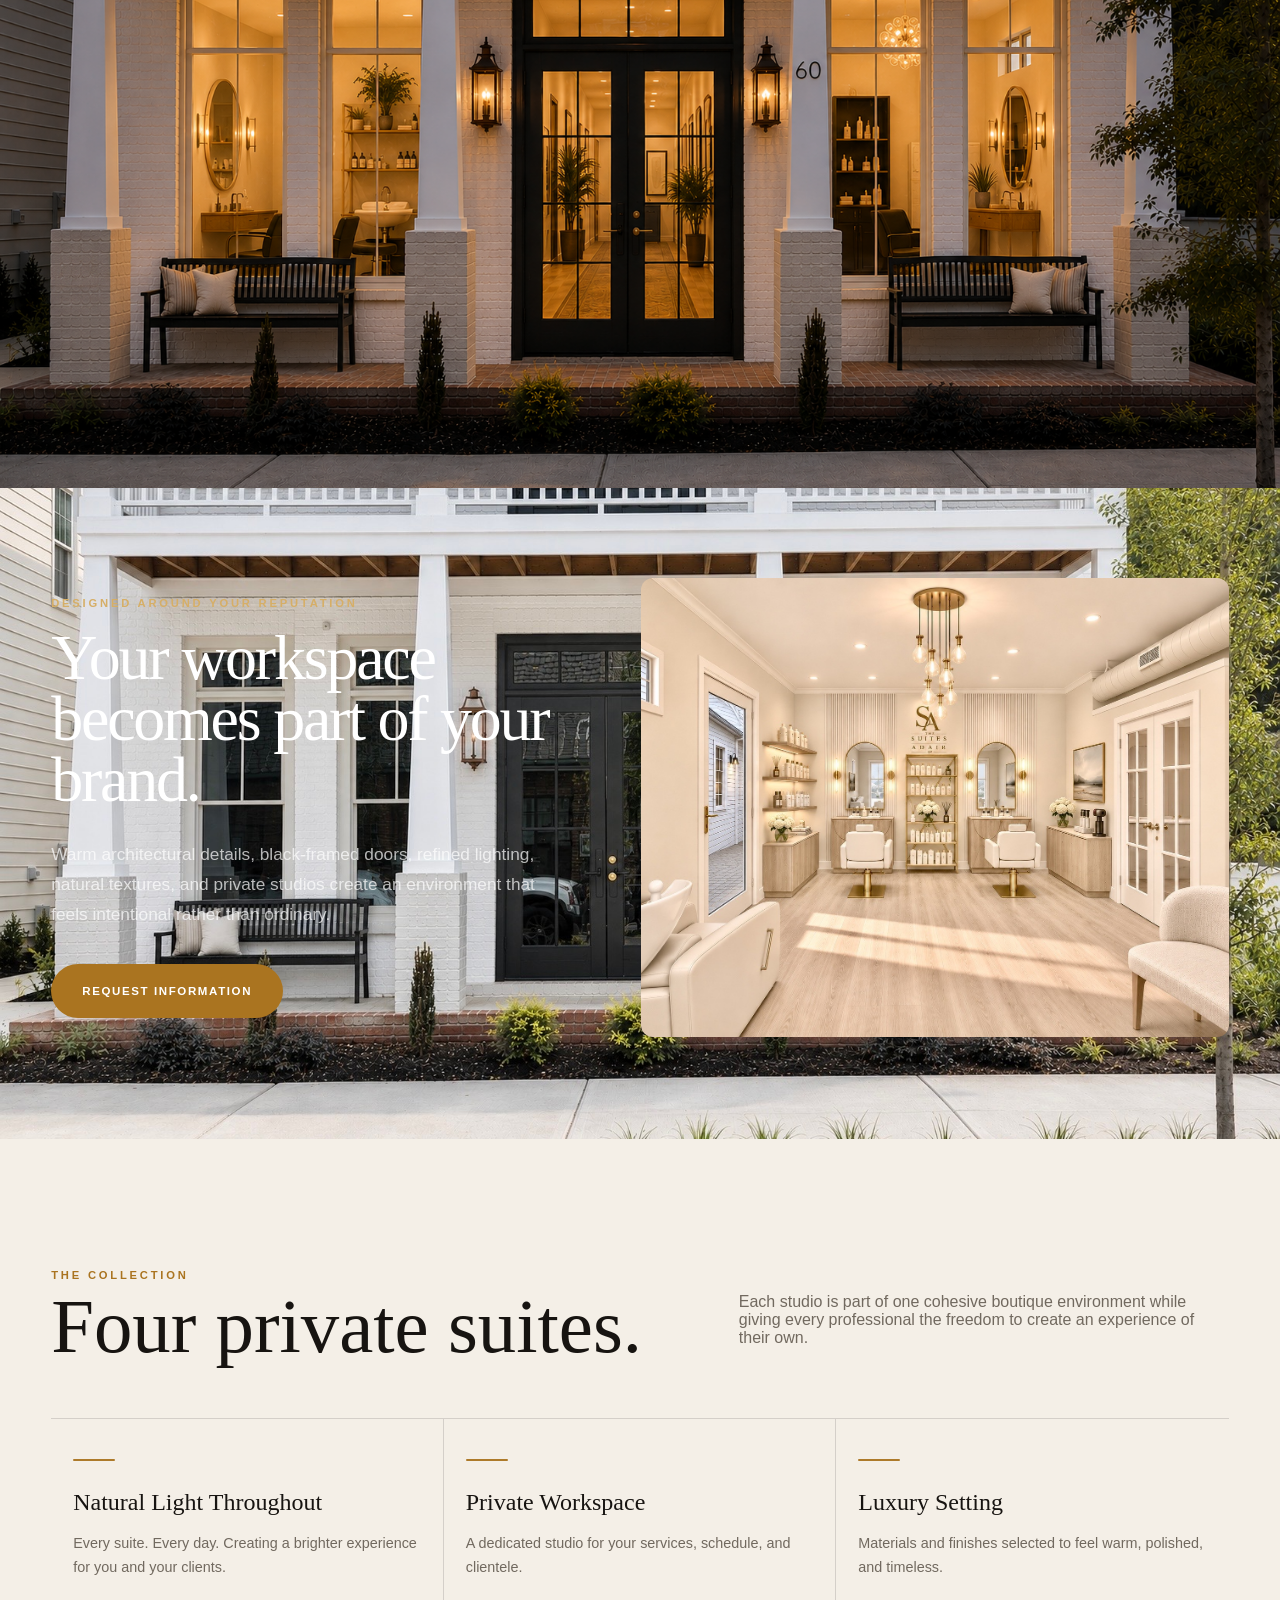
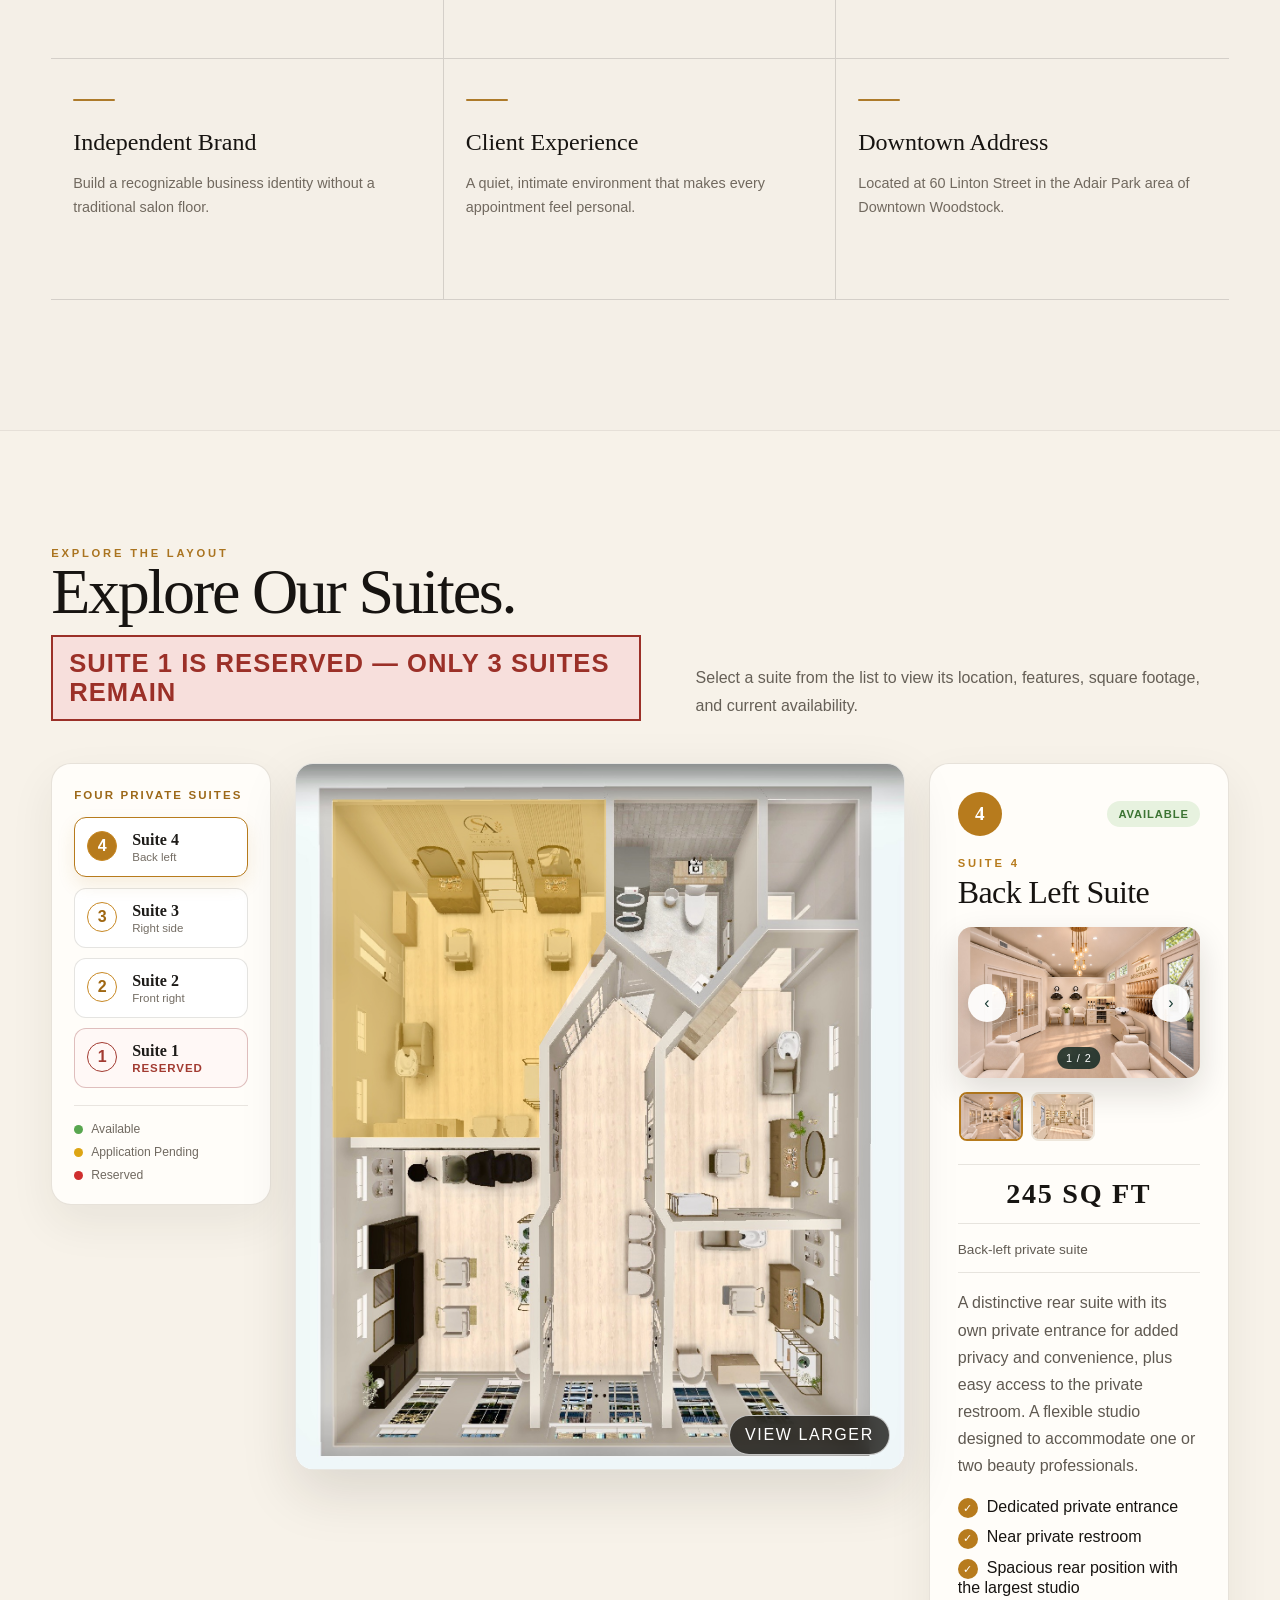
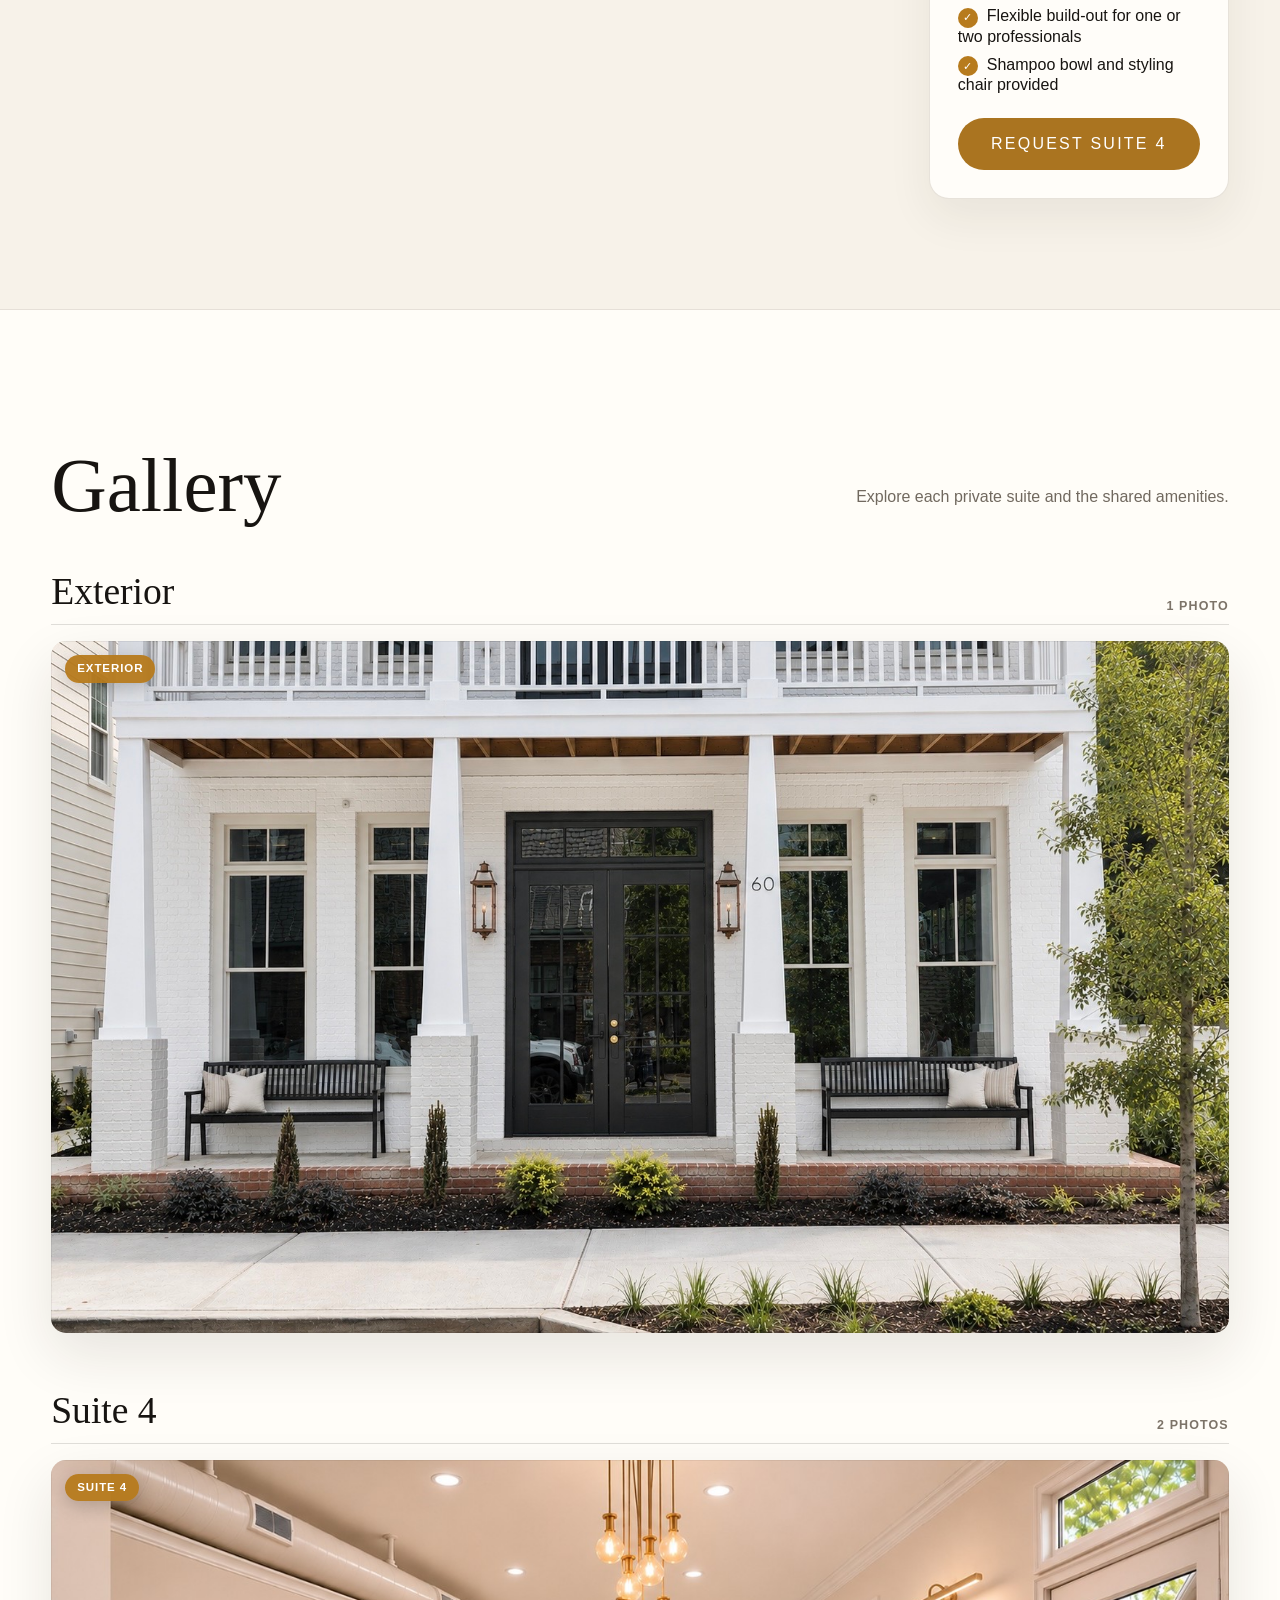
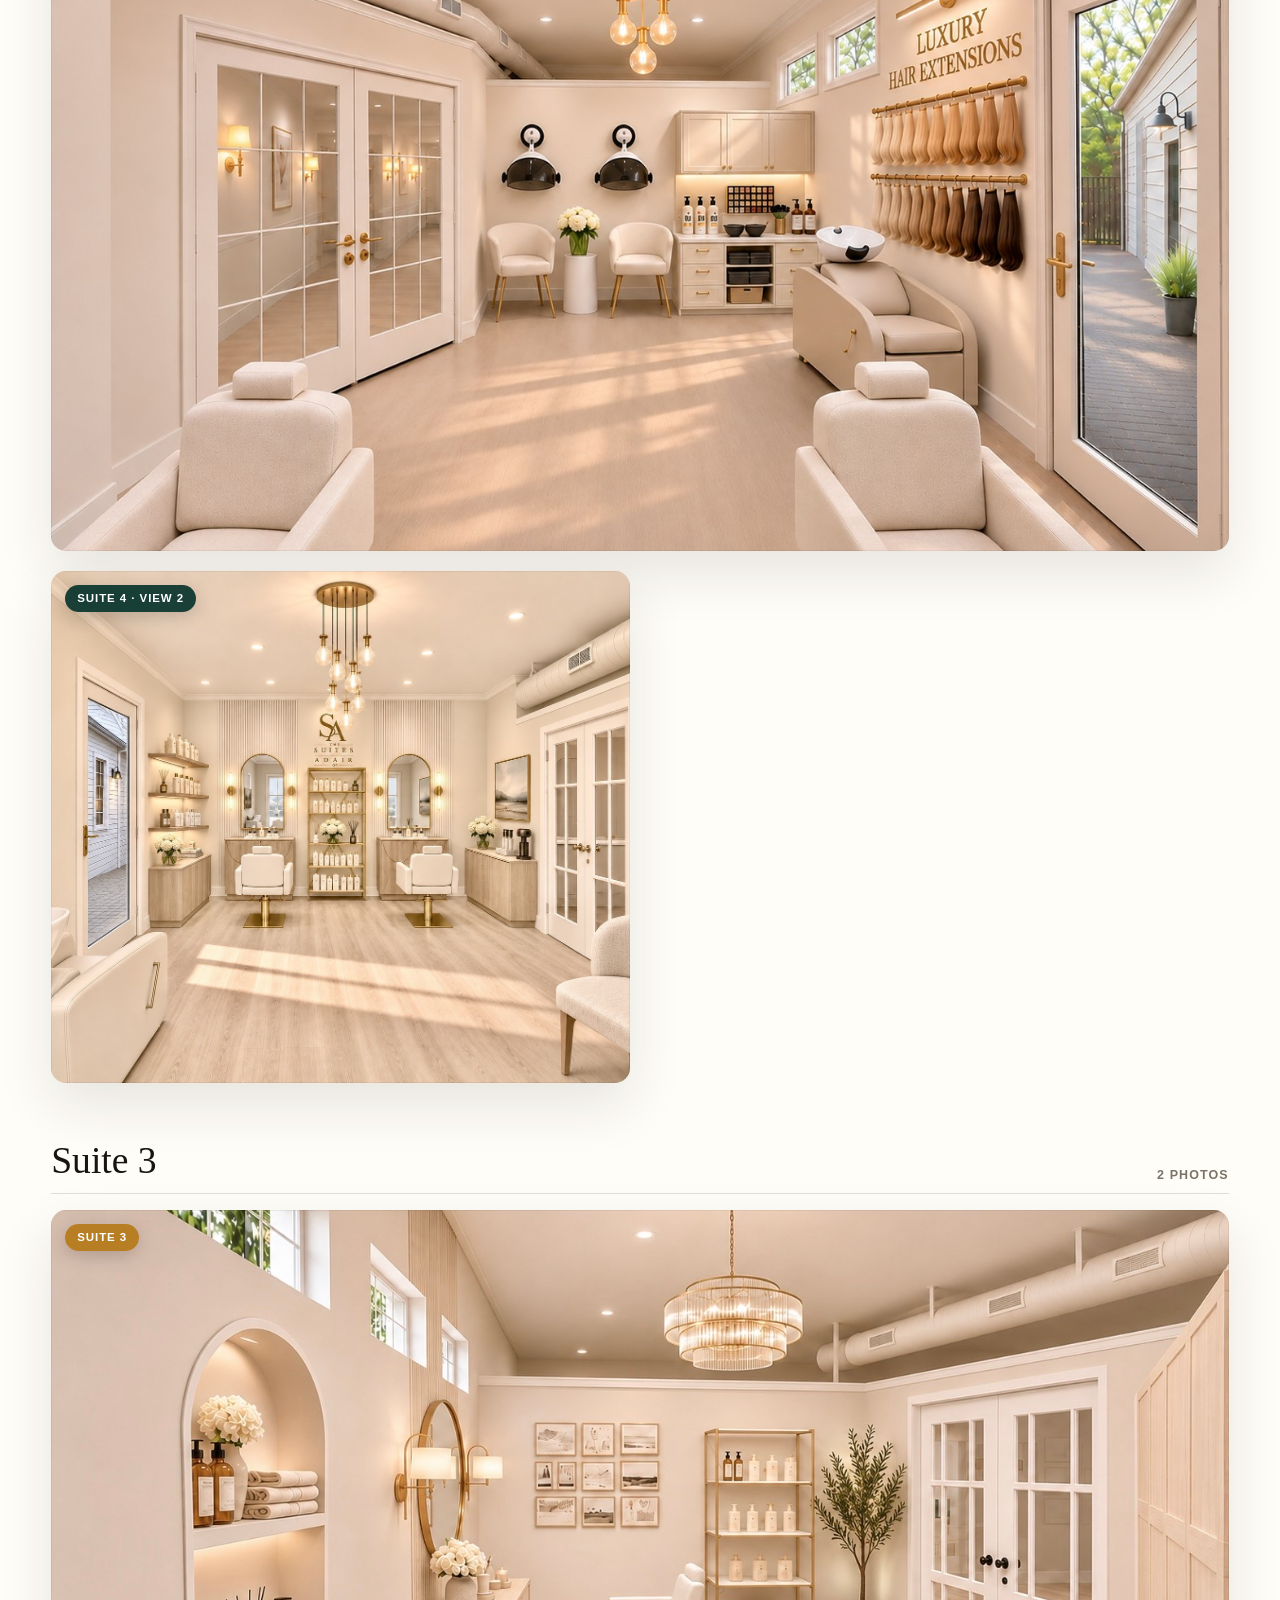
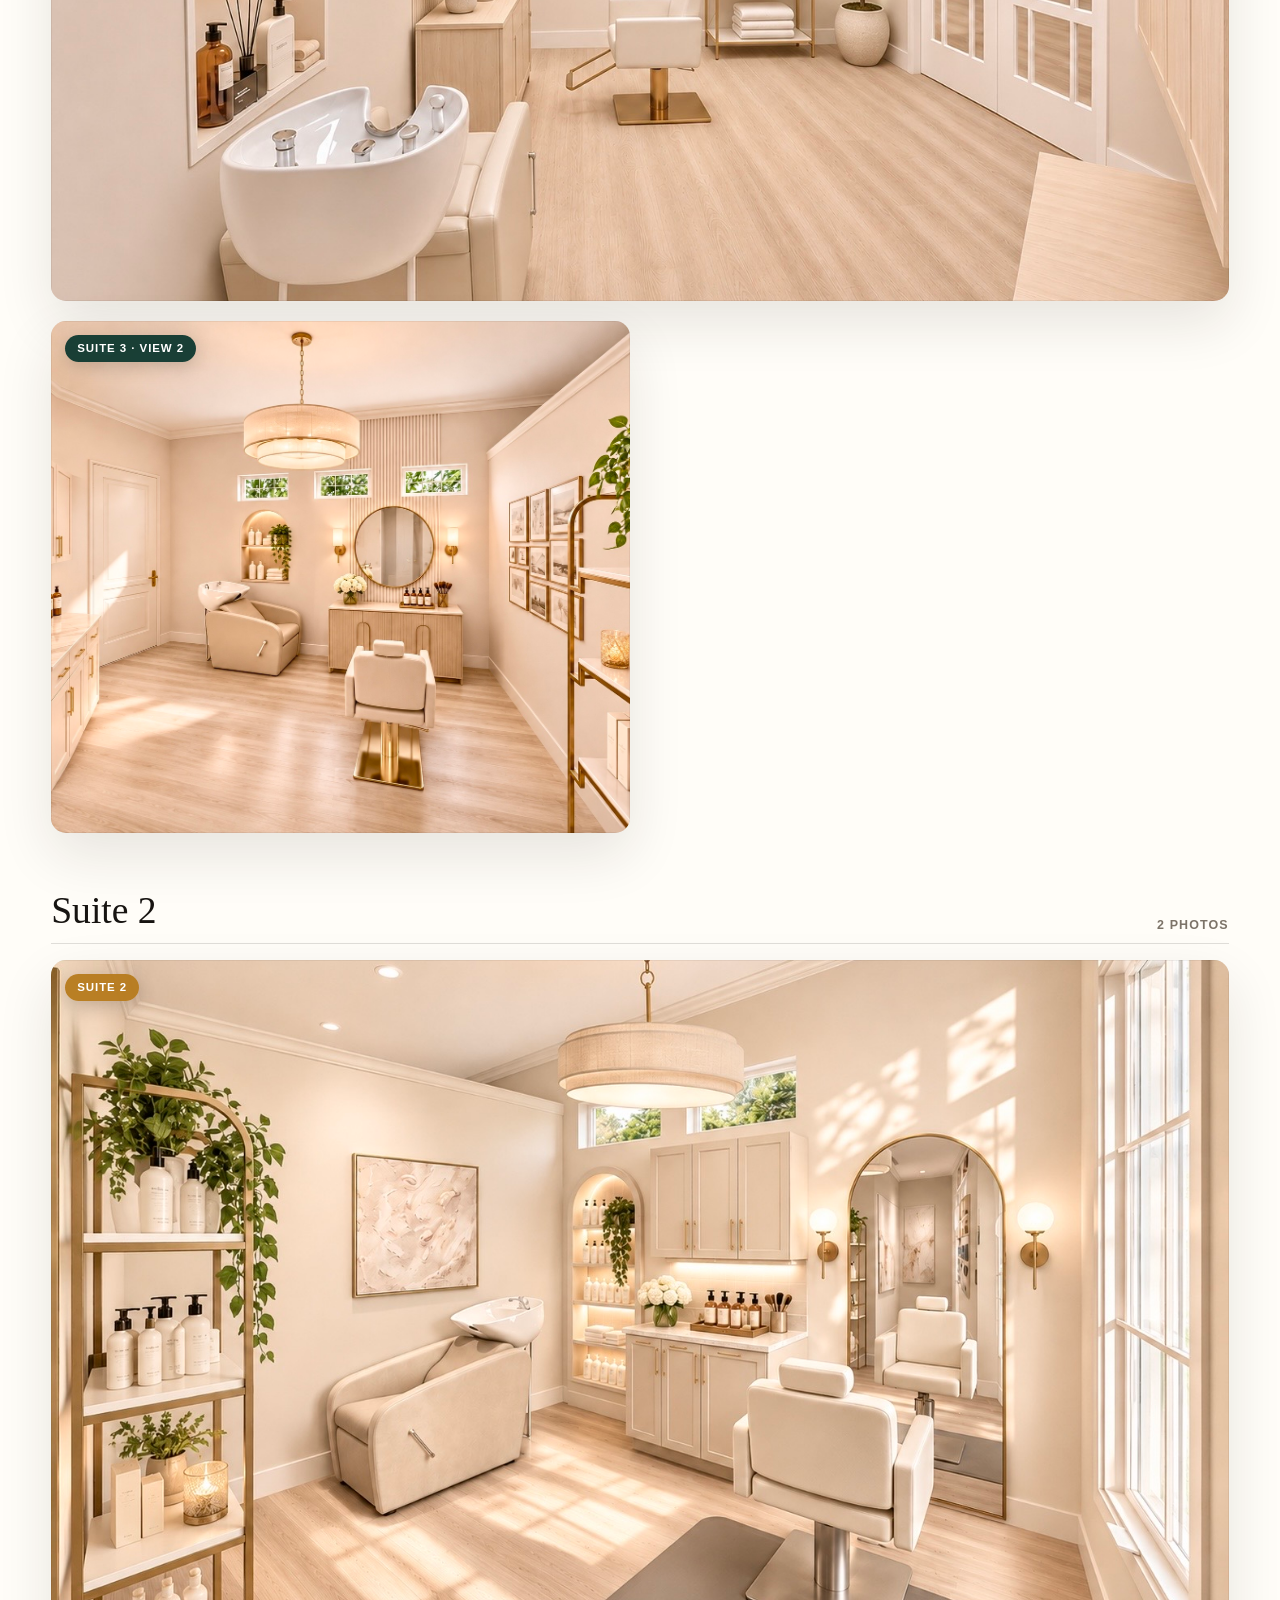
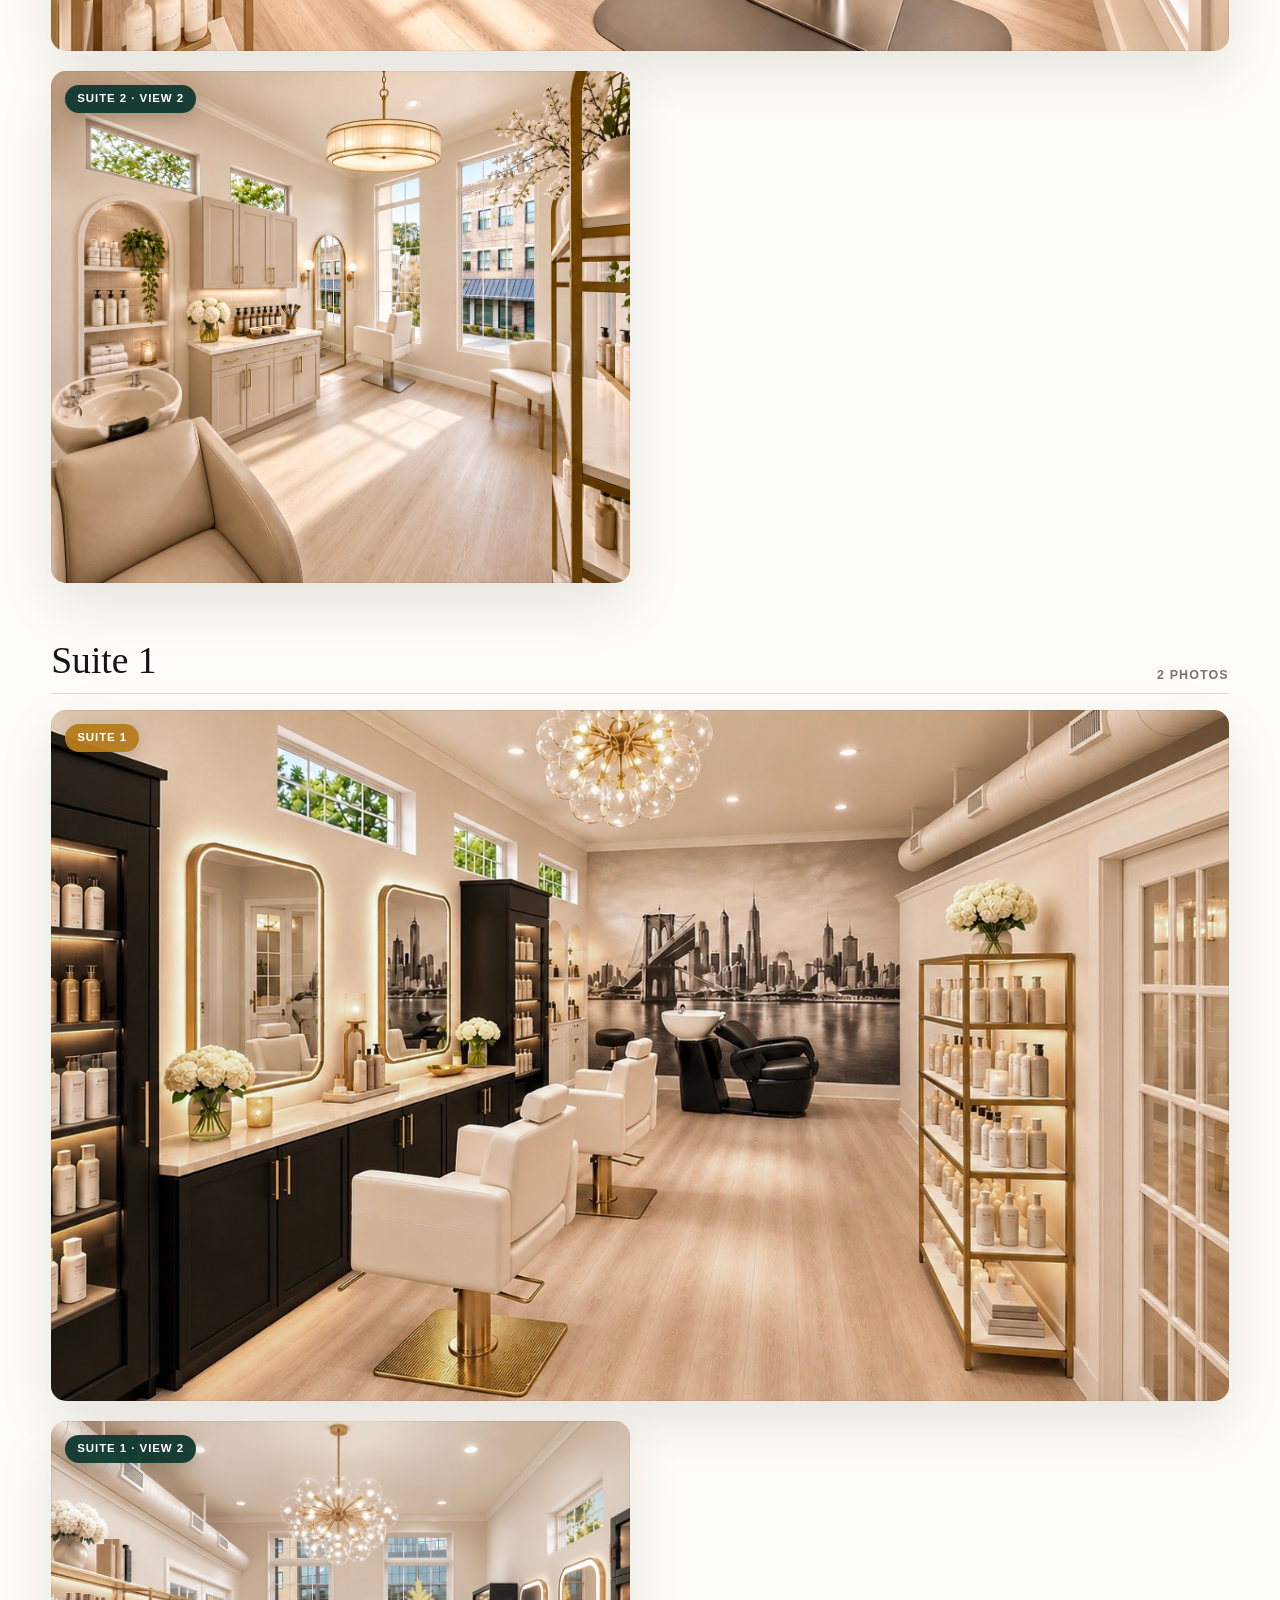
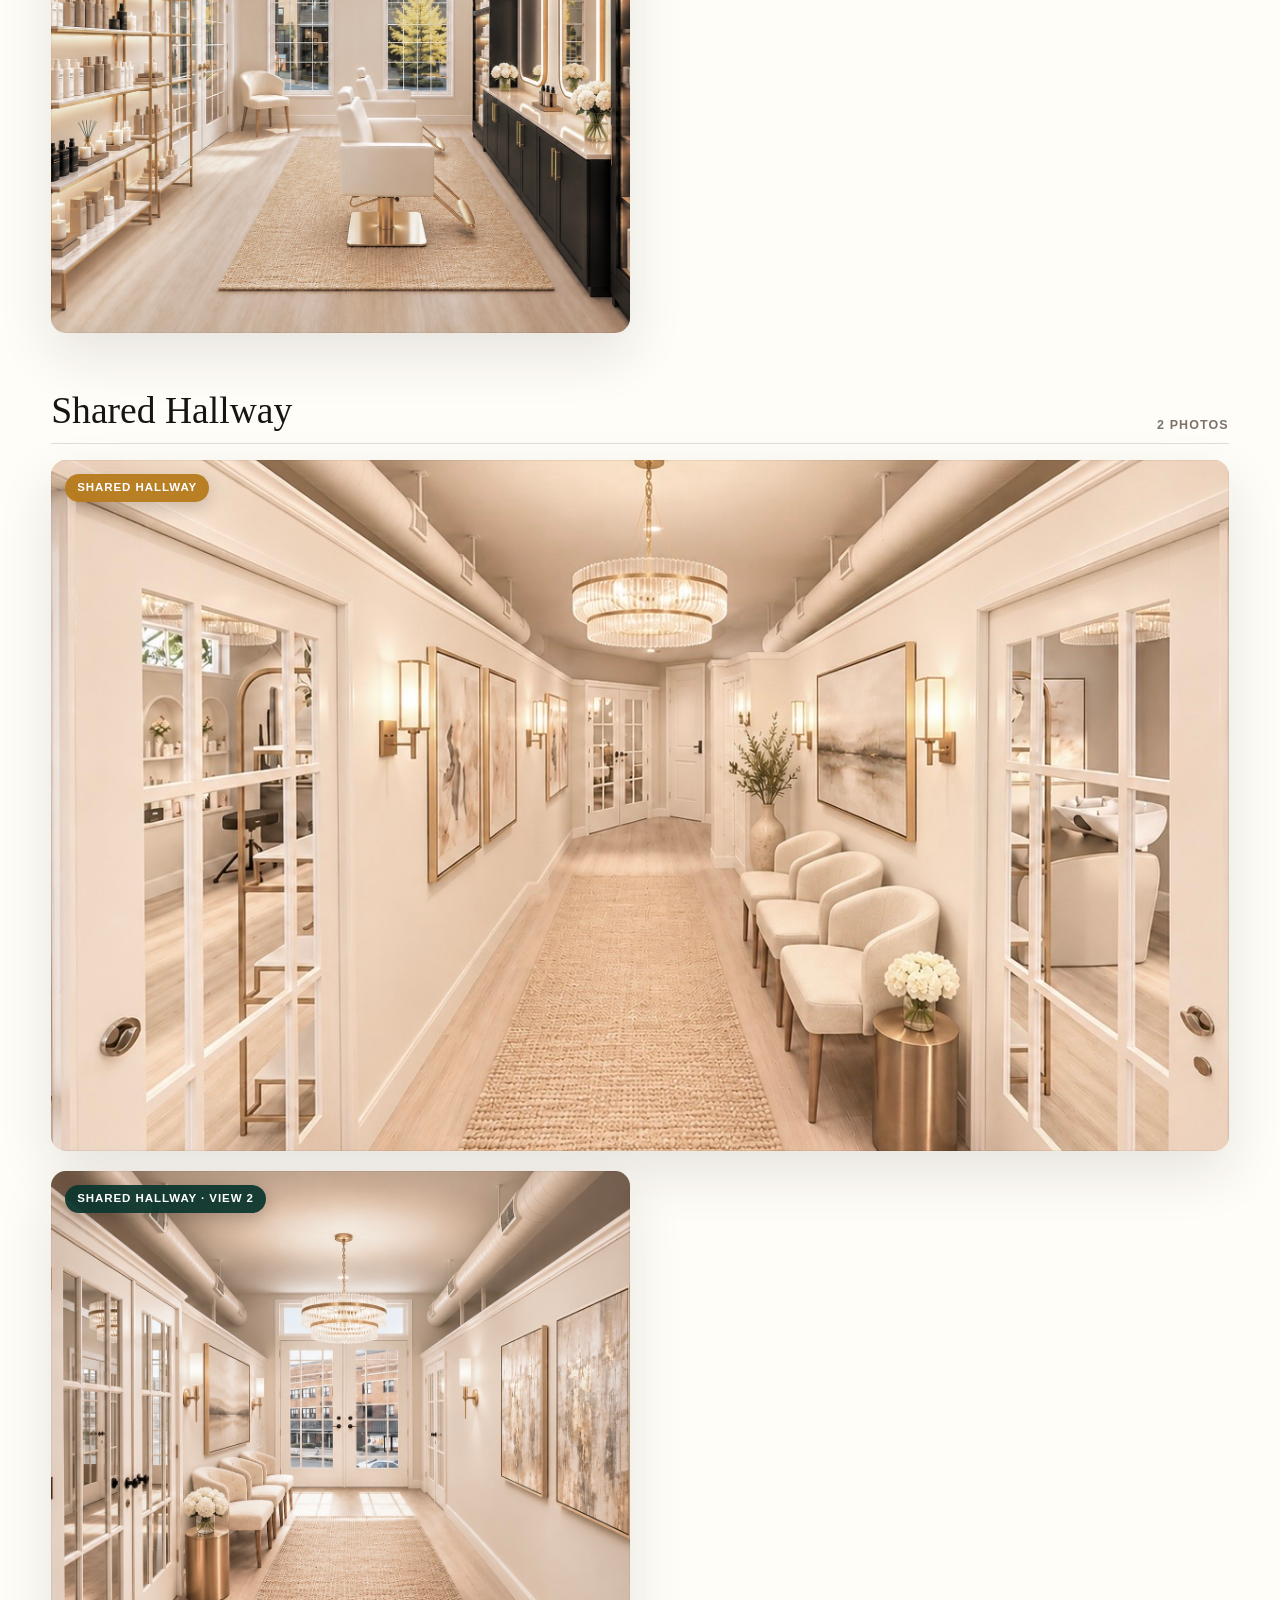
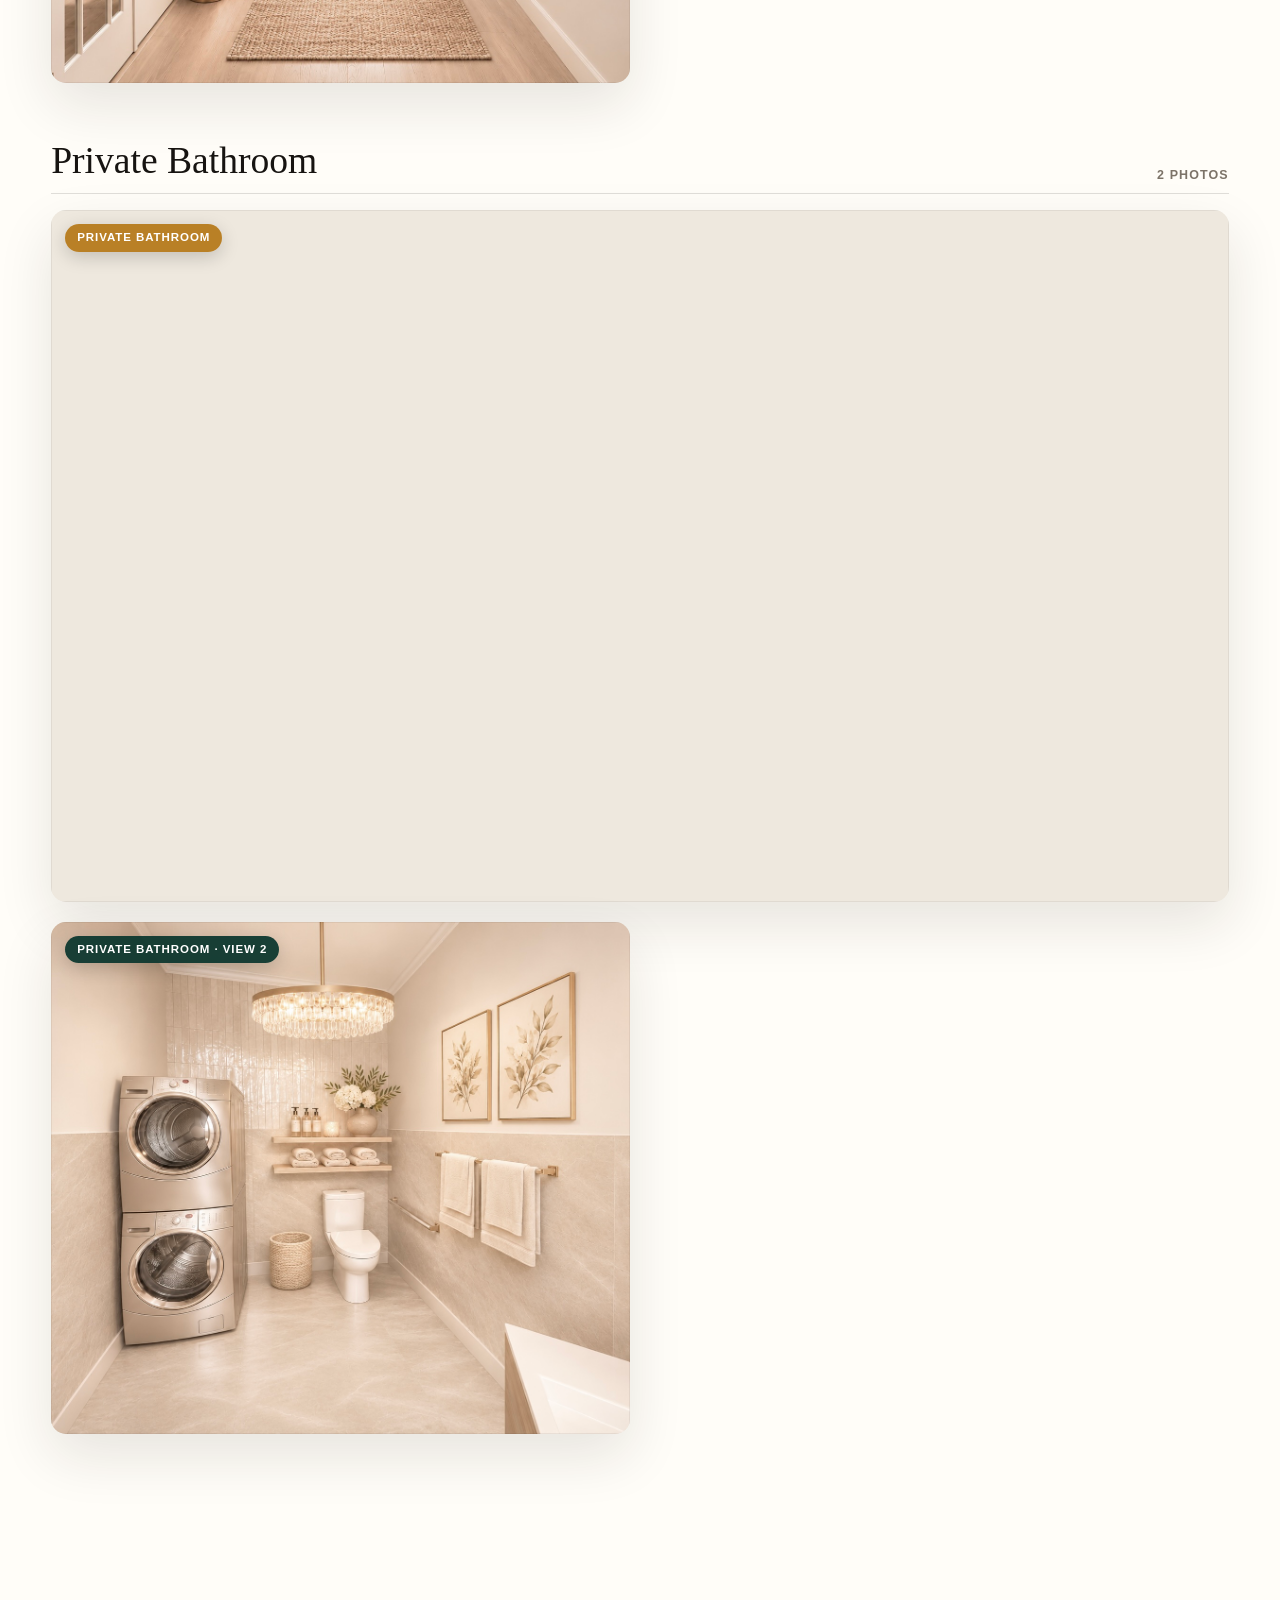
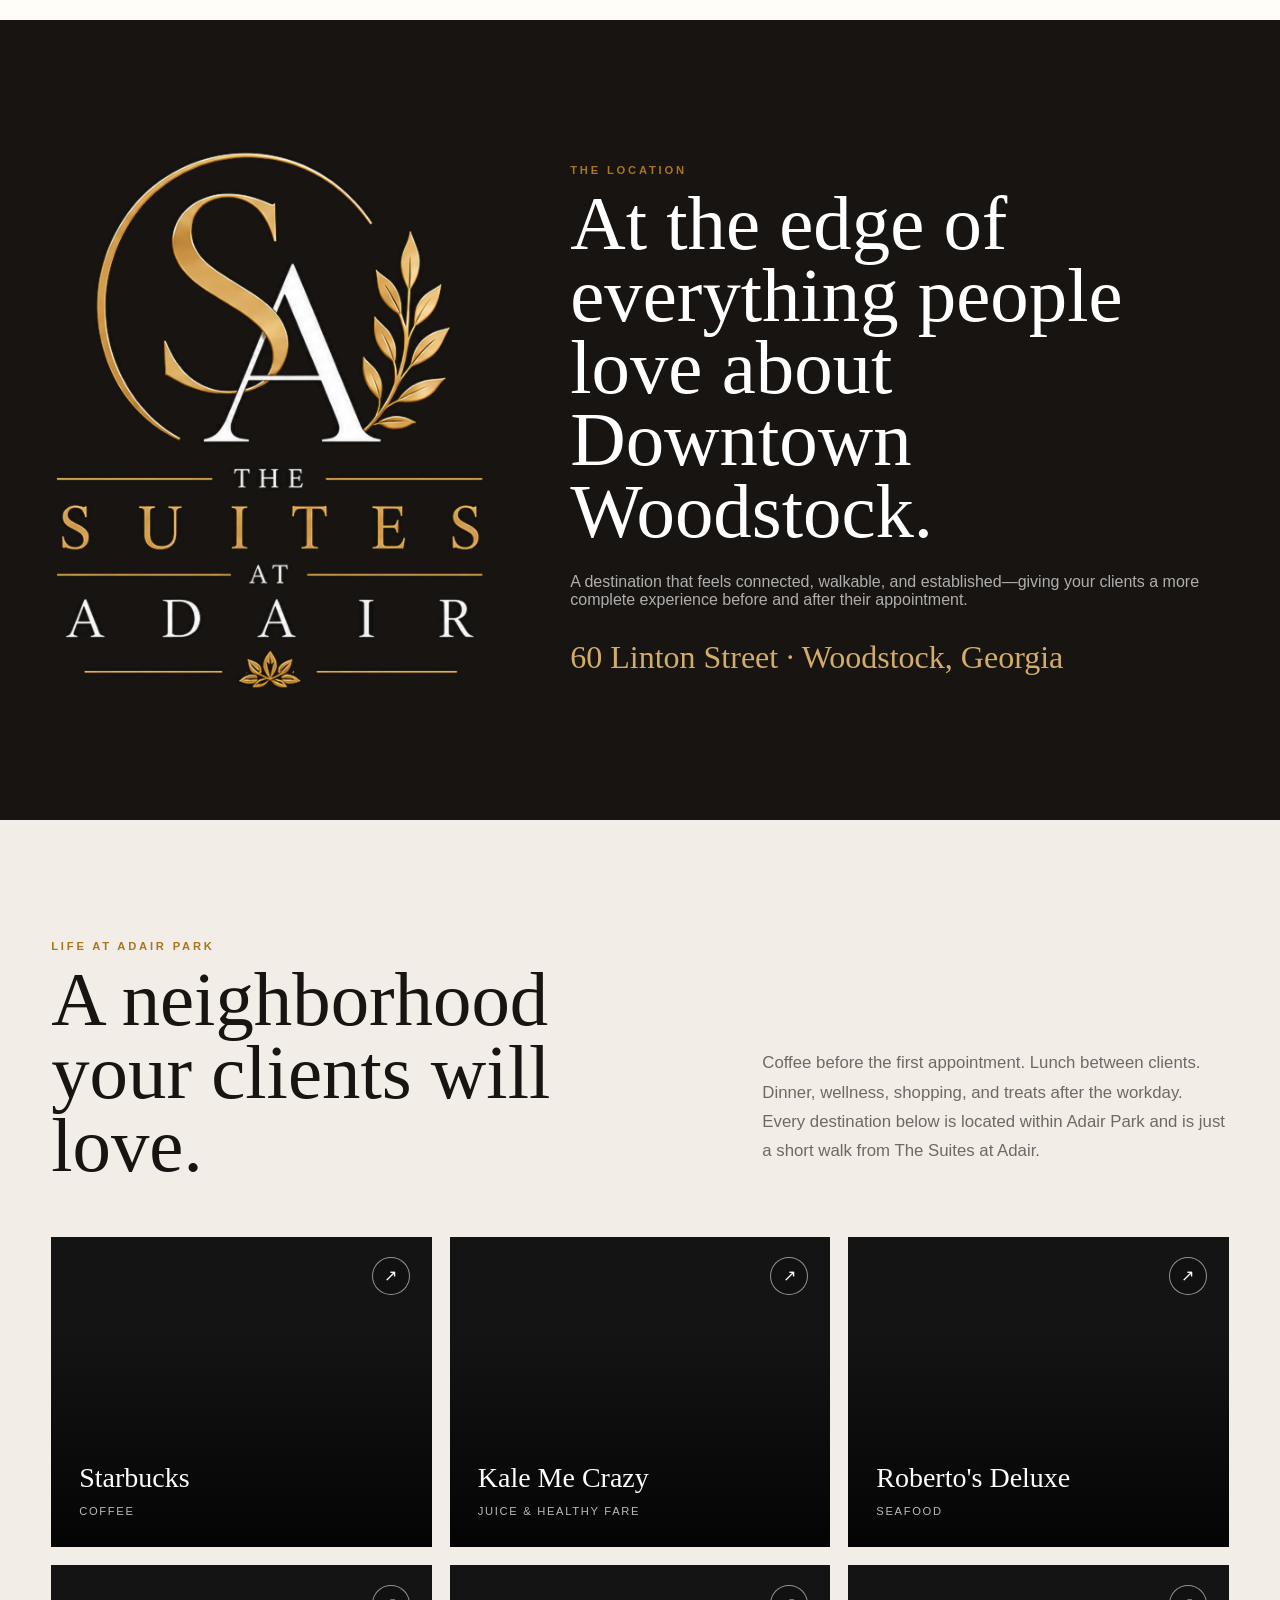
==== commit e5b5a900: "Add files via upload" ====
--- a/index.html
+++ b/index.html
@@ -1017,7 +1017,7 @@
   1:{name:'Front Left Suite',location:'Front-left location near the main entrance',size:'160 SQ FT',status:'Reserved',description:'A bright, front-facing private studio designed for a polished and comfortable client experience.',features:['Front-facing location','Natural light','Private, lockable workspace','Upscale finishes shown conceptually']},
   2:{name:'Front Right Suite',location:'Front-right location near the main entrance',size:'120 SQ FT',status:'Available',description:'A bright, front-facing private studio with convenient access from the main entrance.',features:['Front-facing location','Natural light','Private, lockable workspace','Upscale finishes shown conceptually']},
   3:{name:'Right-Side Suite',location:'Right-side private suite',size:'125 SQ FT',status:'Available',description:'A spacious private studio along the right side of the floor plan with room for a customized salon experience.',features:['Spacious private layout','Flexible workstation arrangement','Natural light','Upscale finishes shown conceptually']},
-  4:{name:'Back Left Suite',location:'Back-left private suite',size:'240 SQ FT',status:'Available',description:'A distinctive rear suite with its own private entrance for added privacy and convenience, plus easy access to the private restroom. A flexible studio designed to accommodate one or two beauty professionals.',features:['Dedicated private entrance','Near private restroom','Spacious rear position with the largest studio','Flexible build-out for one or two professionals','Shampoo bowl and styling chair provided']},
+  4:{name:'Back Left Suite',location:'Back-left private suite',size:'245 SQ FT',status:'Available',description:'A distinctive rear suite with its own private entrance for added privacy and convenience, plus easy access to the private restroom. A flexible studio designed to accommodate one or two beauty professionals.',features:['Dedicated private entrance','Near private restroom','Spacious rear position with the largest studio','Flexible build-out for one or two professionals','Shampoo bowl and styling chair provided']},
 }
 
 const suitePhotos={
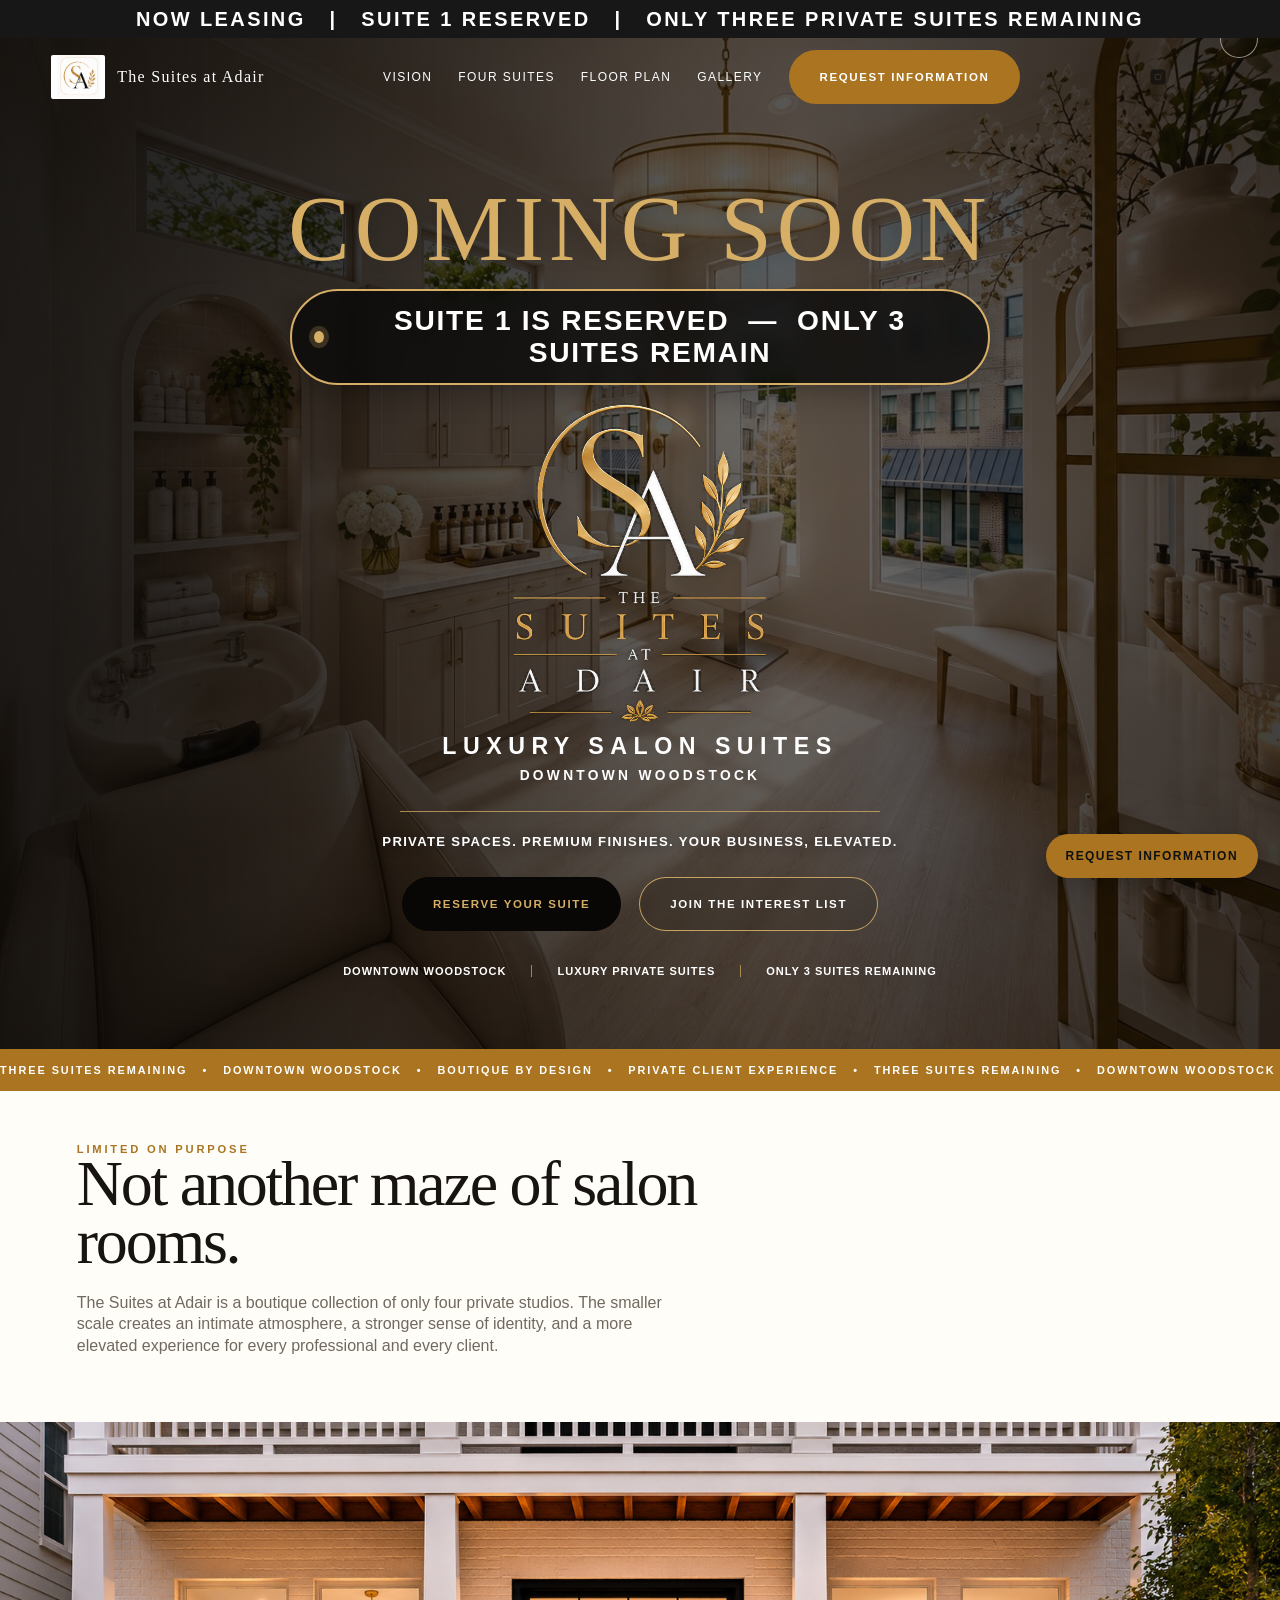
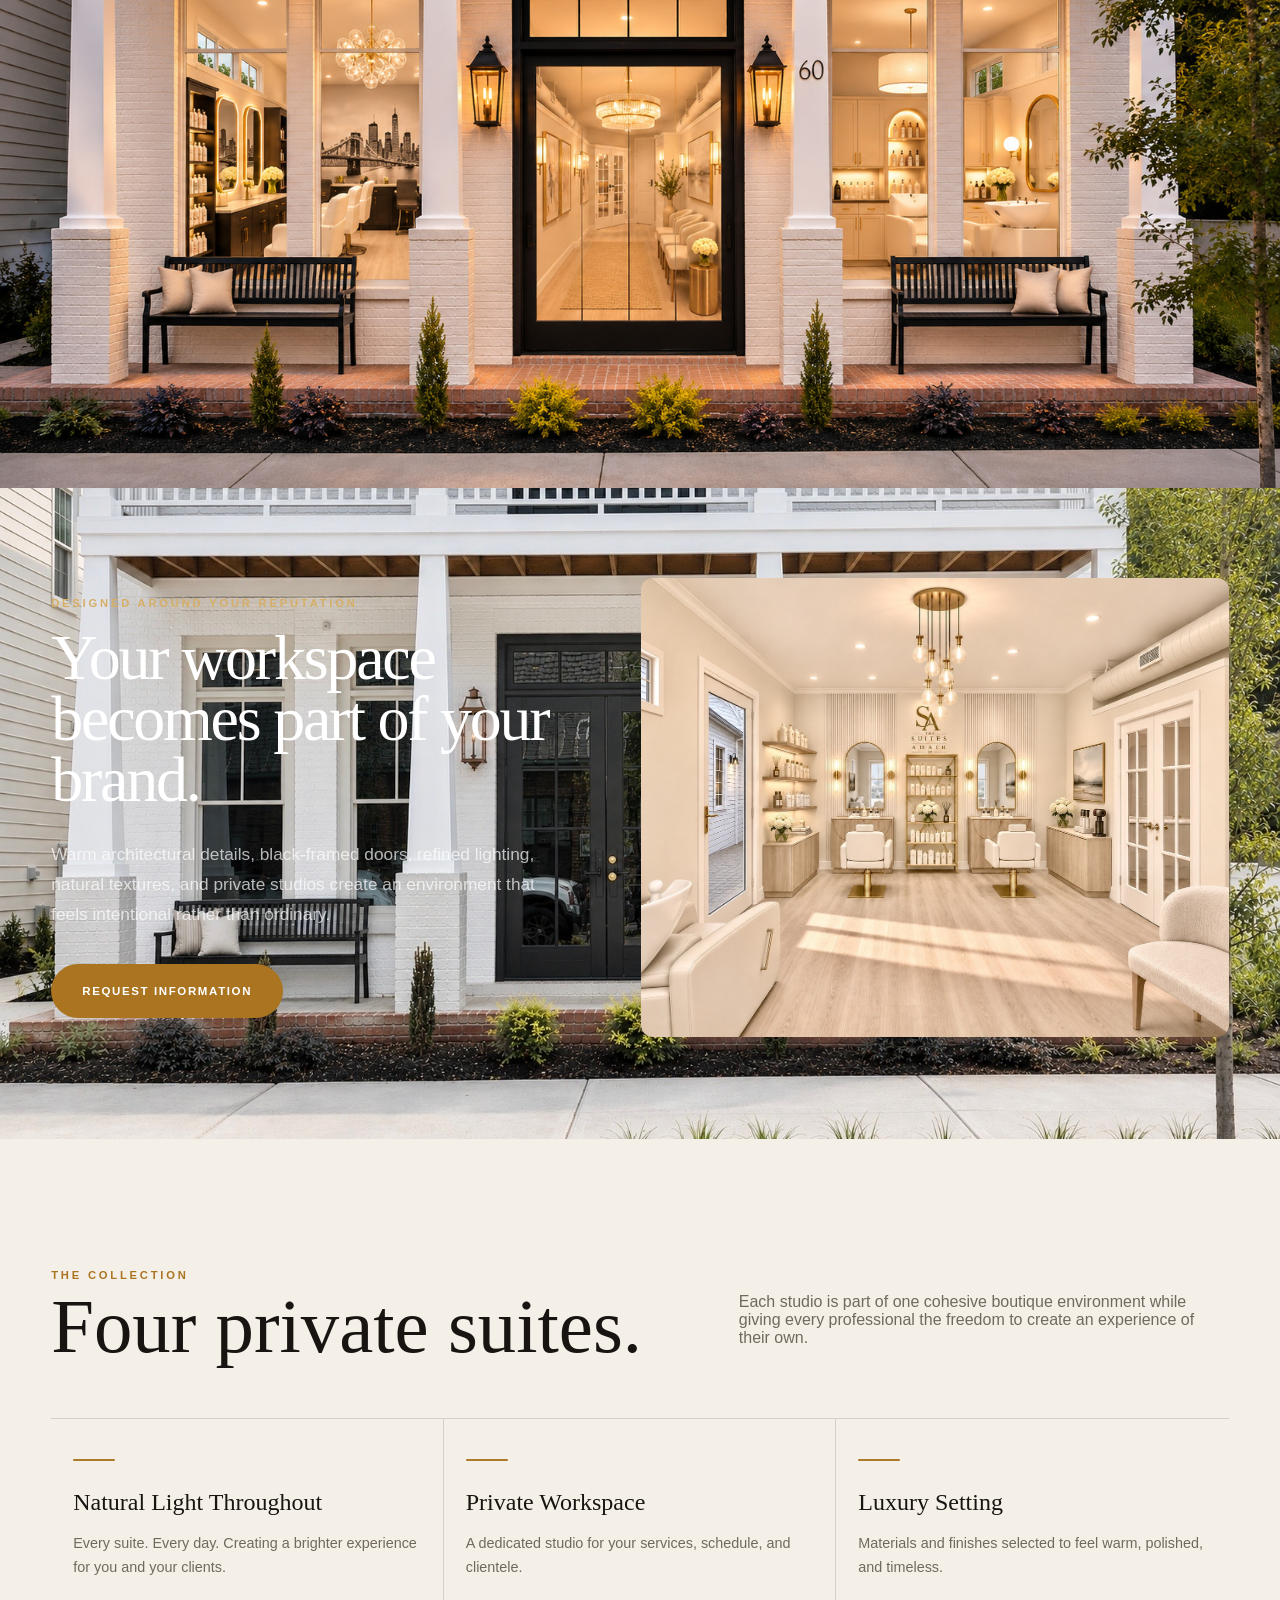
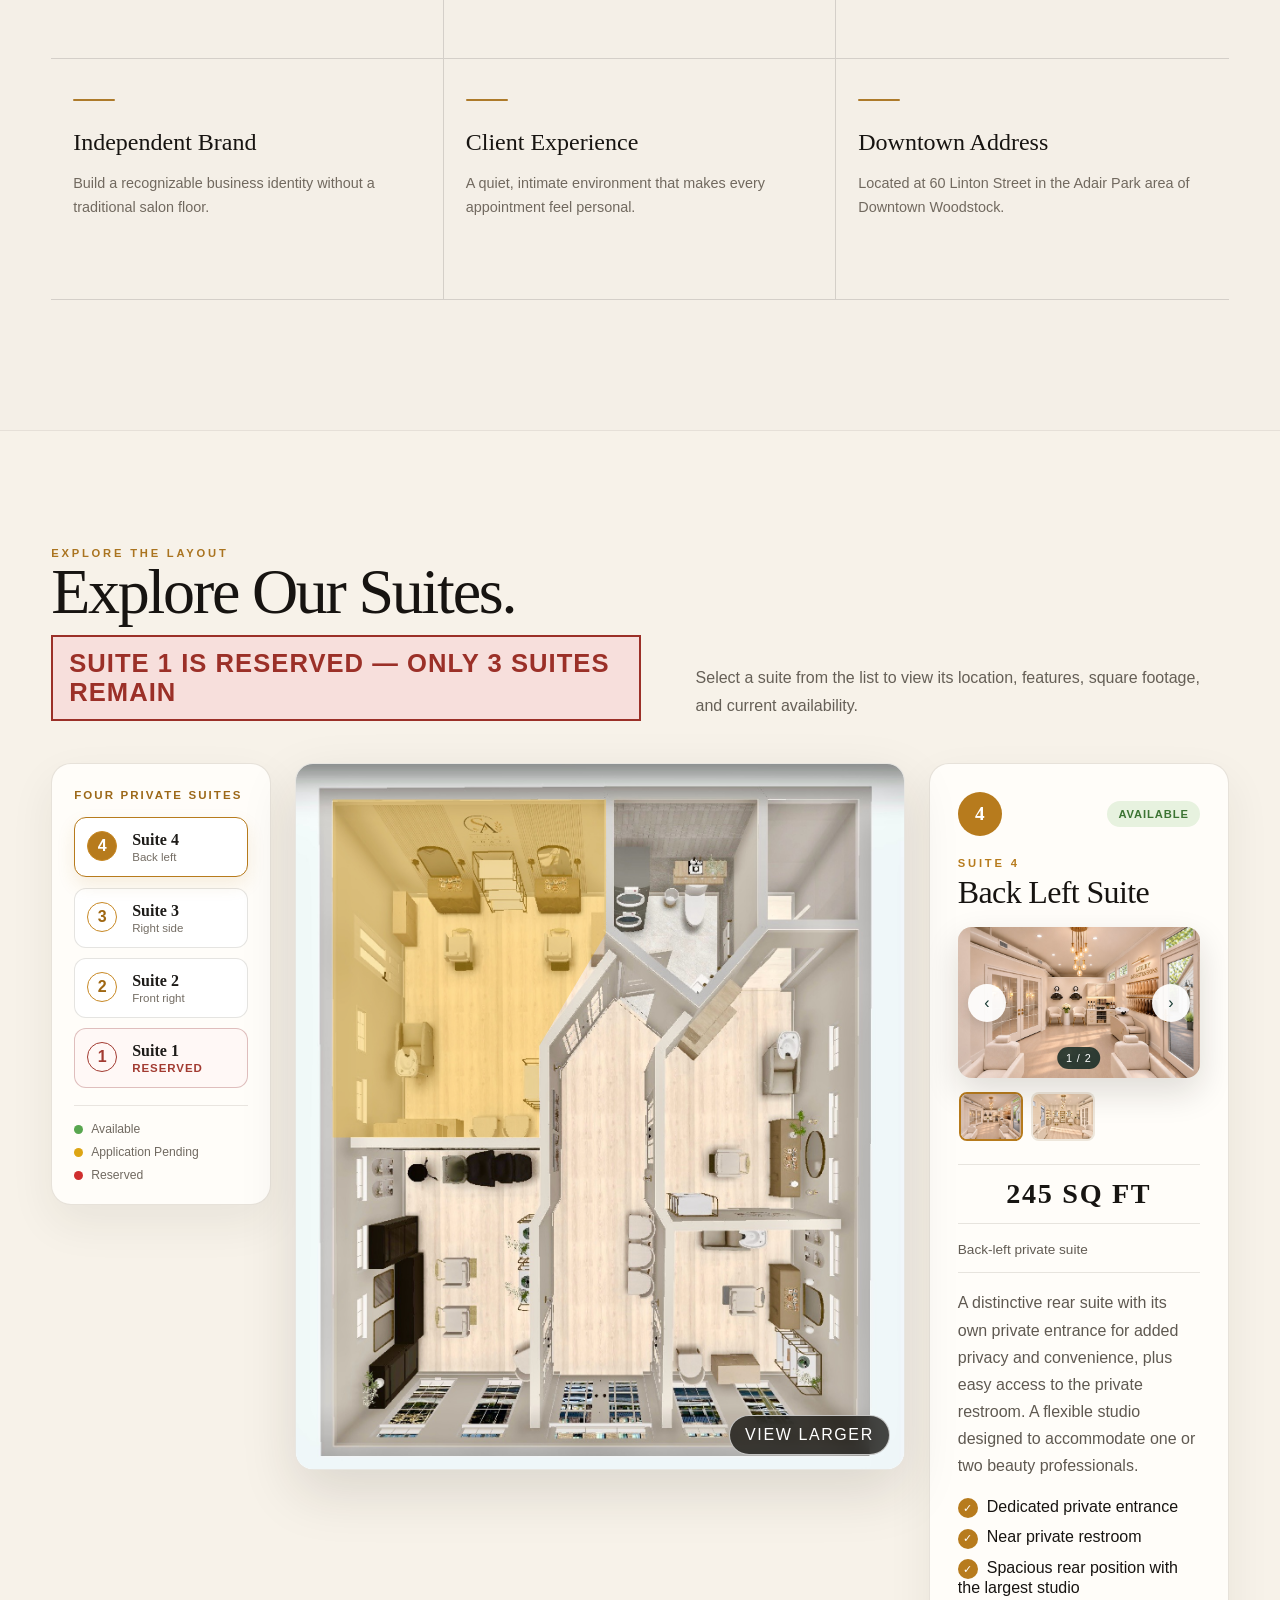
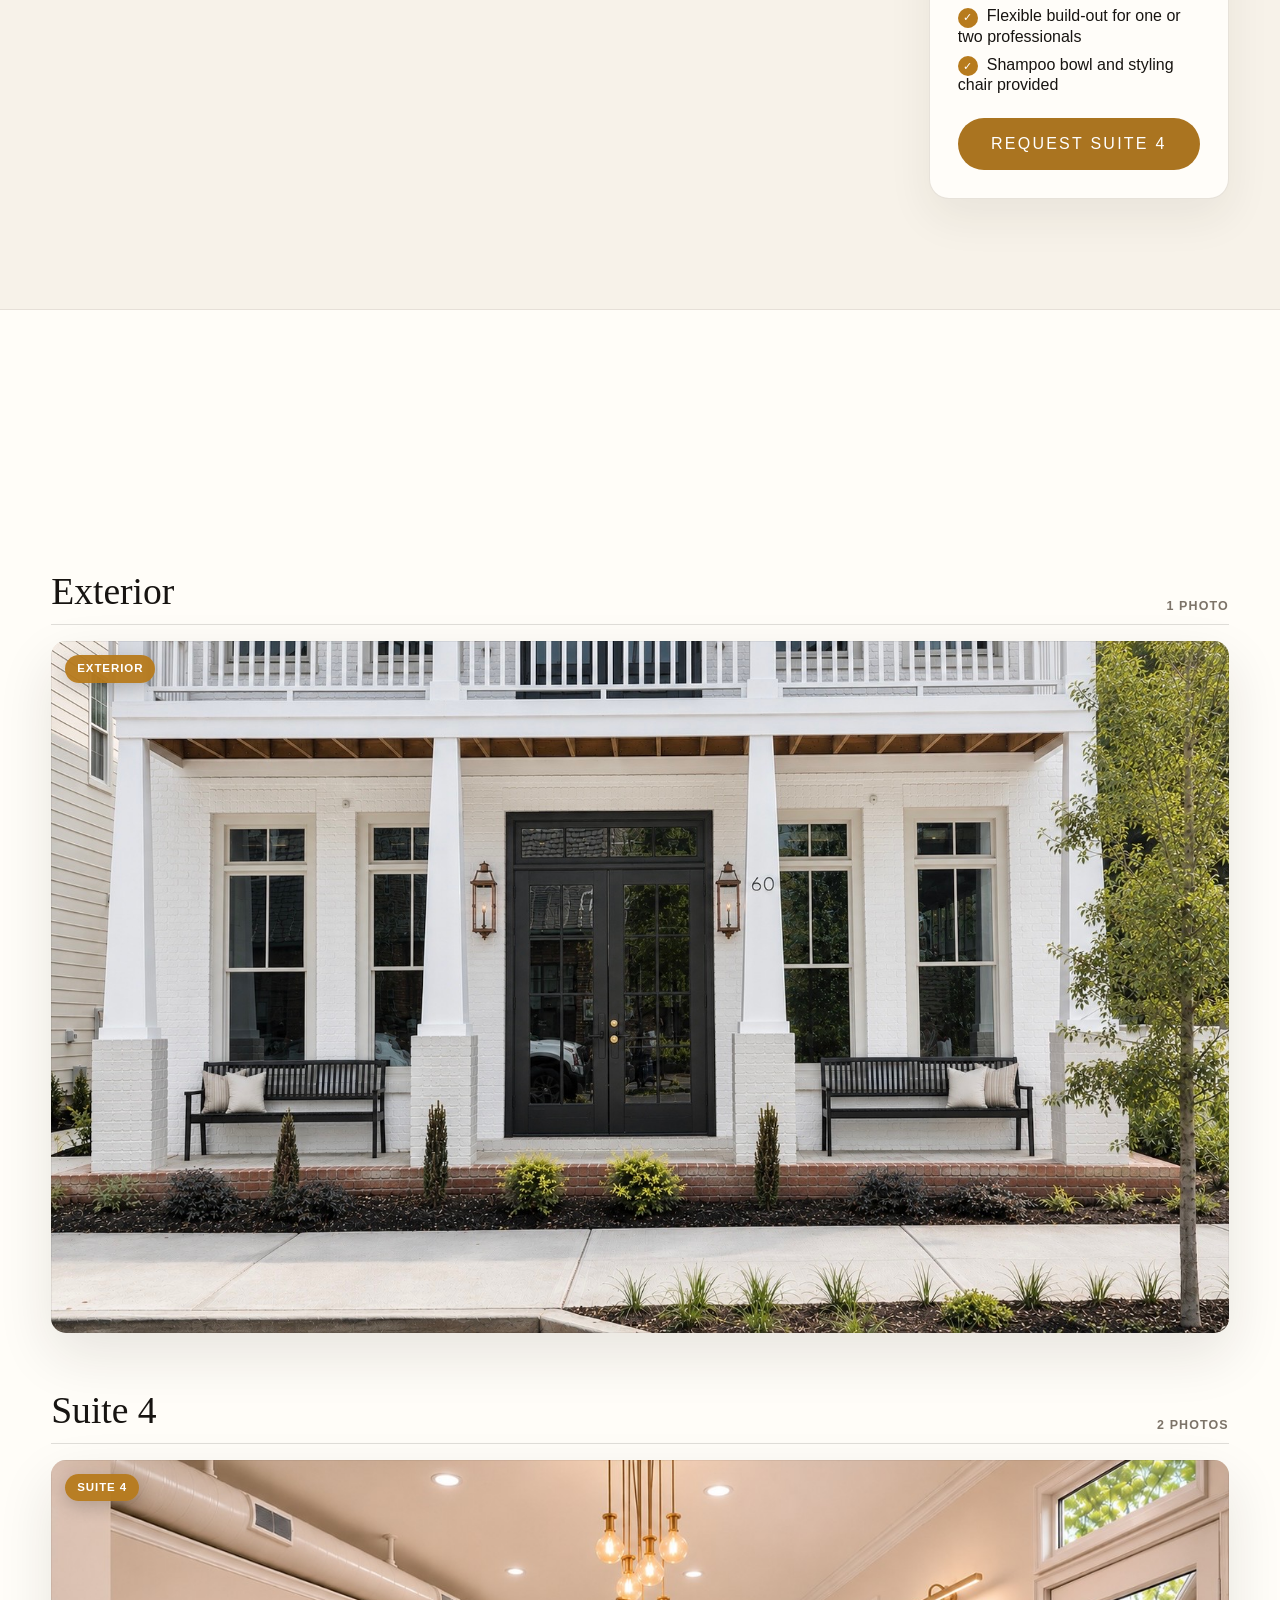
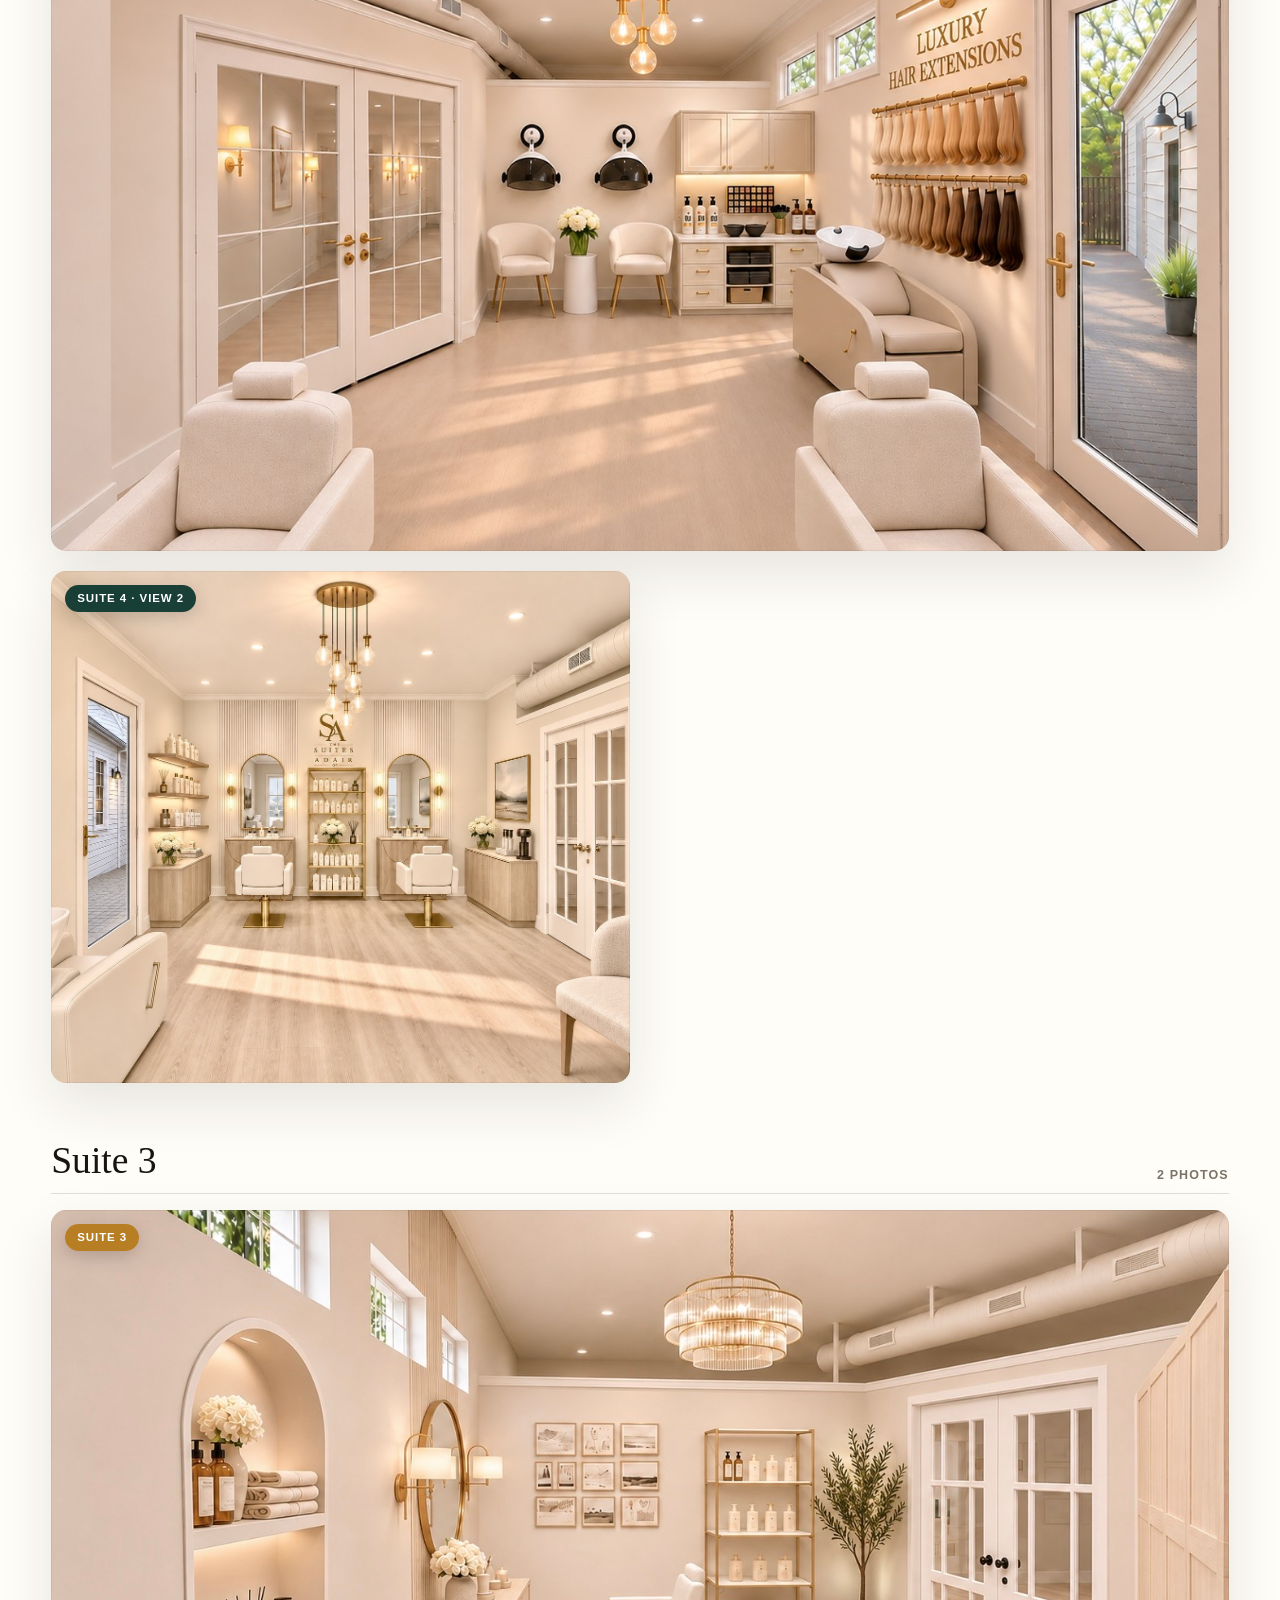
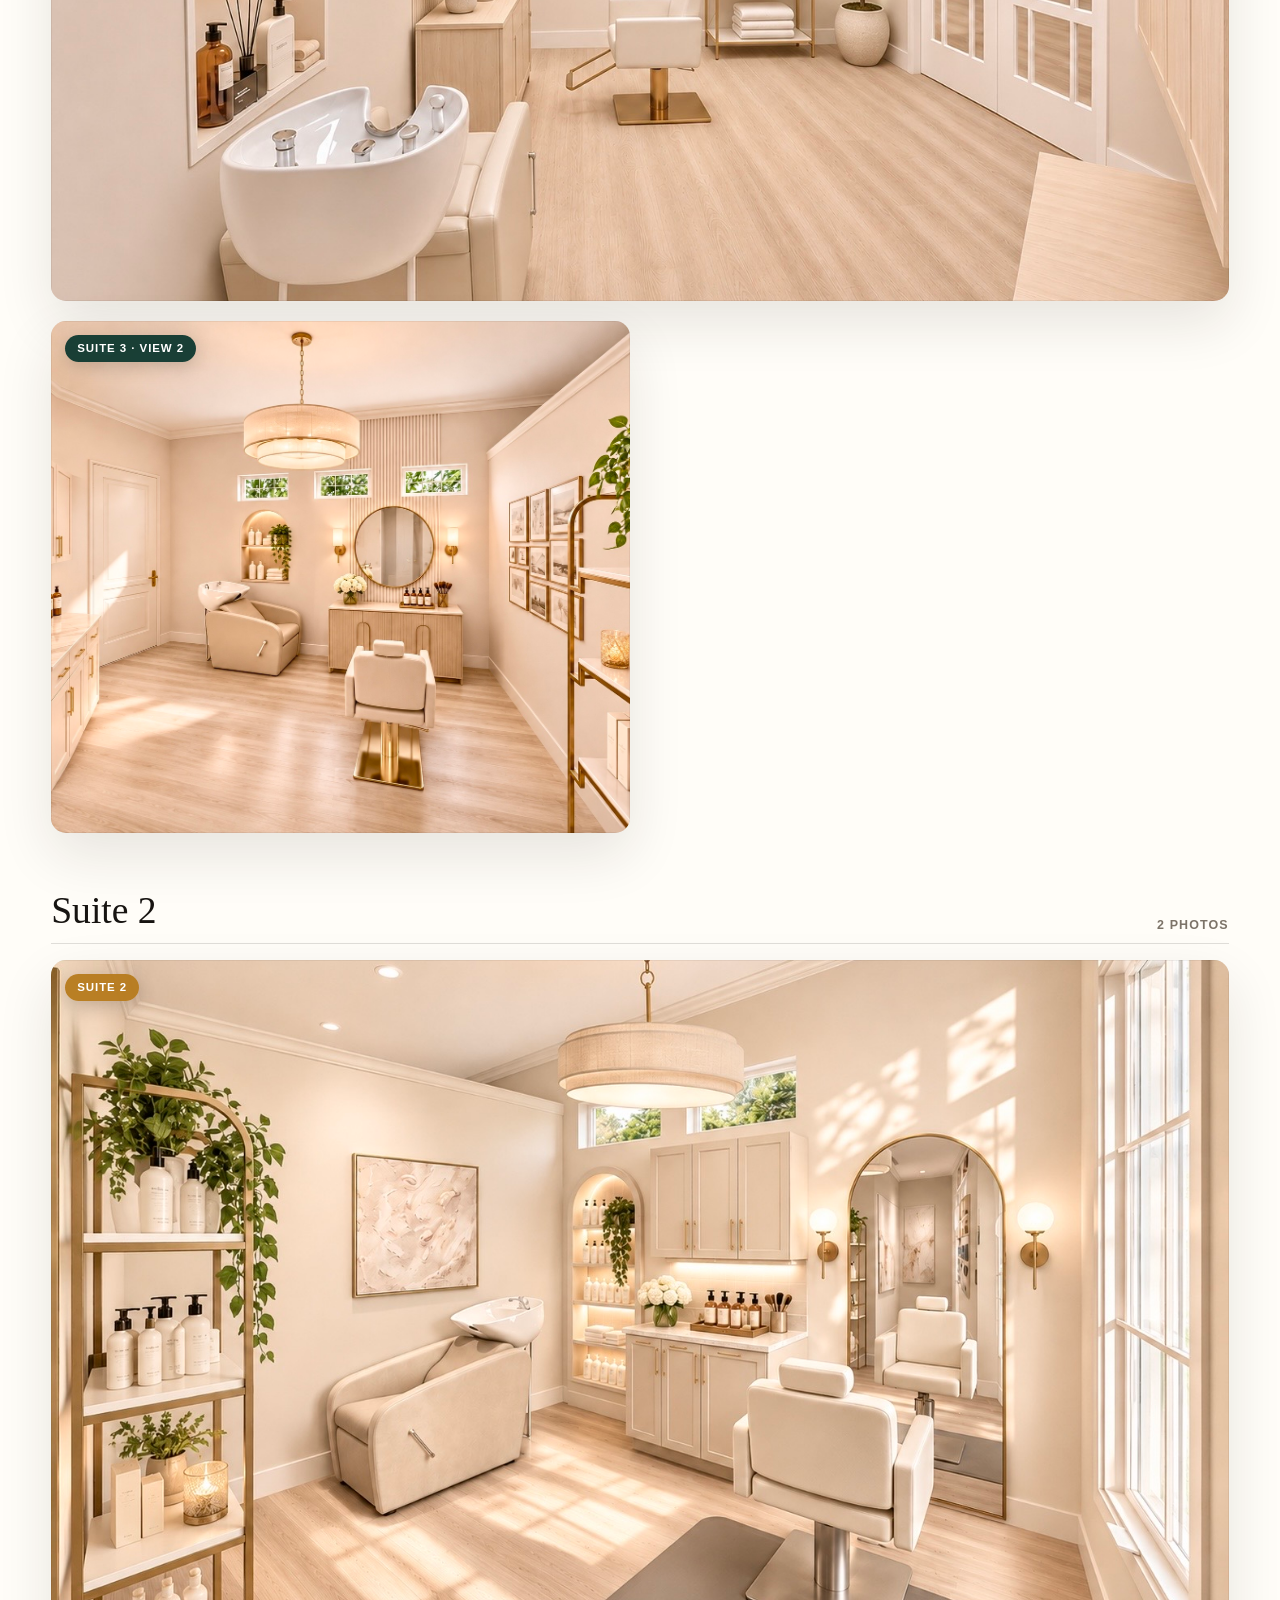
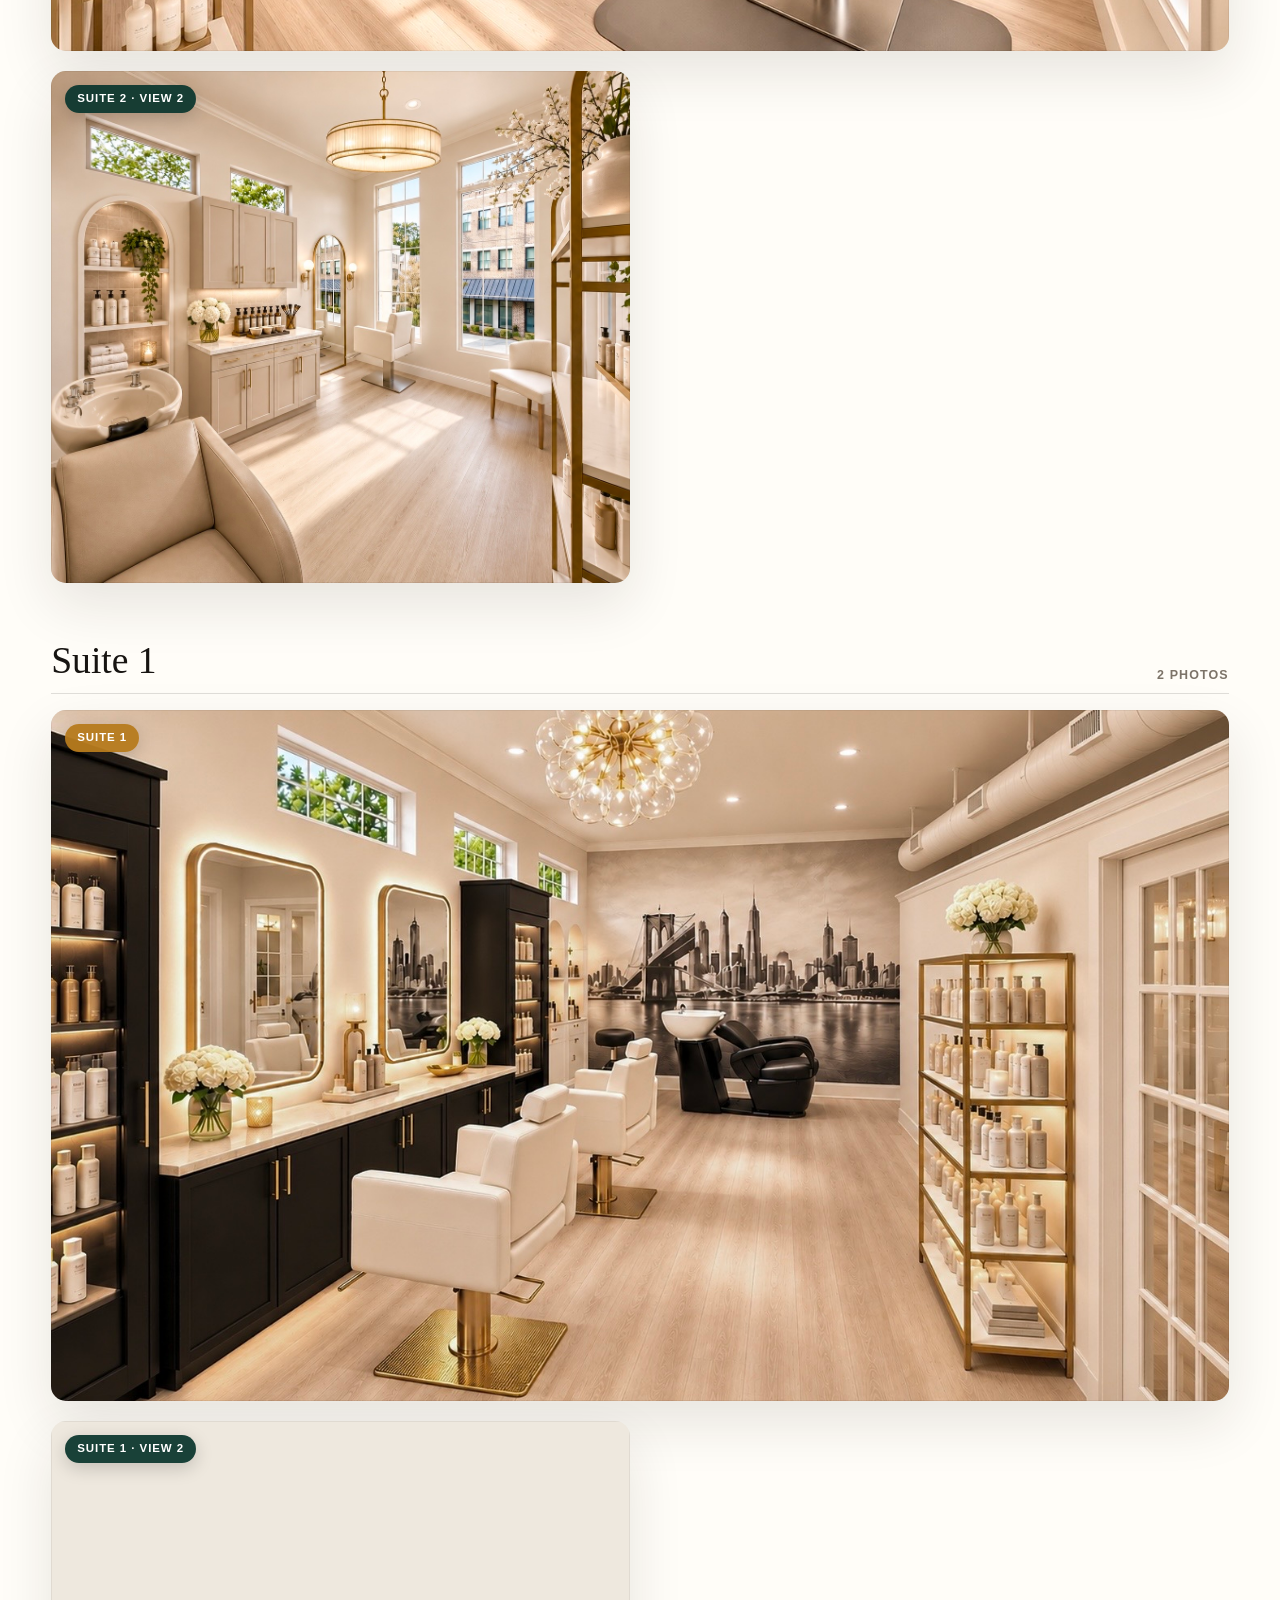
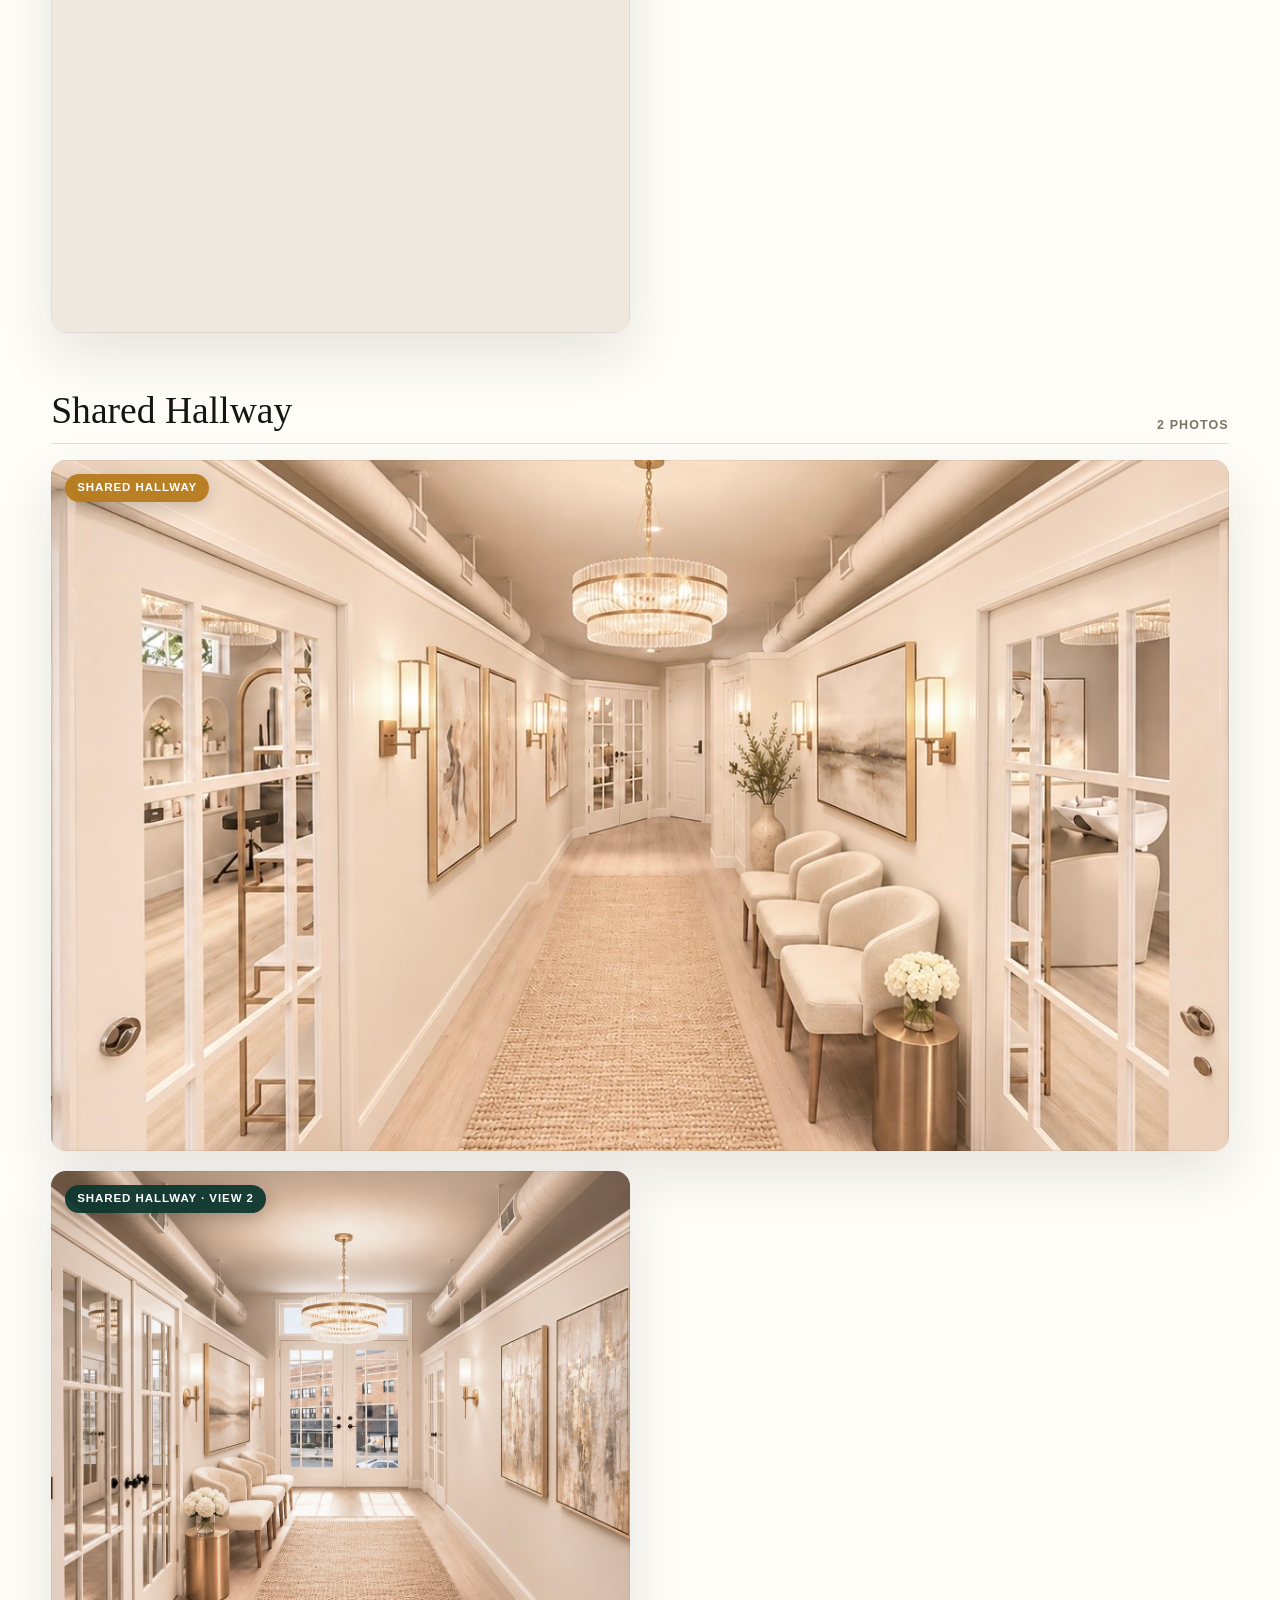
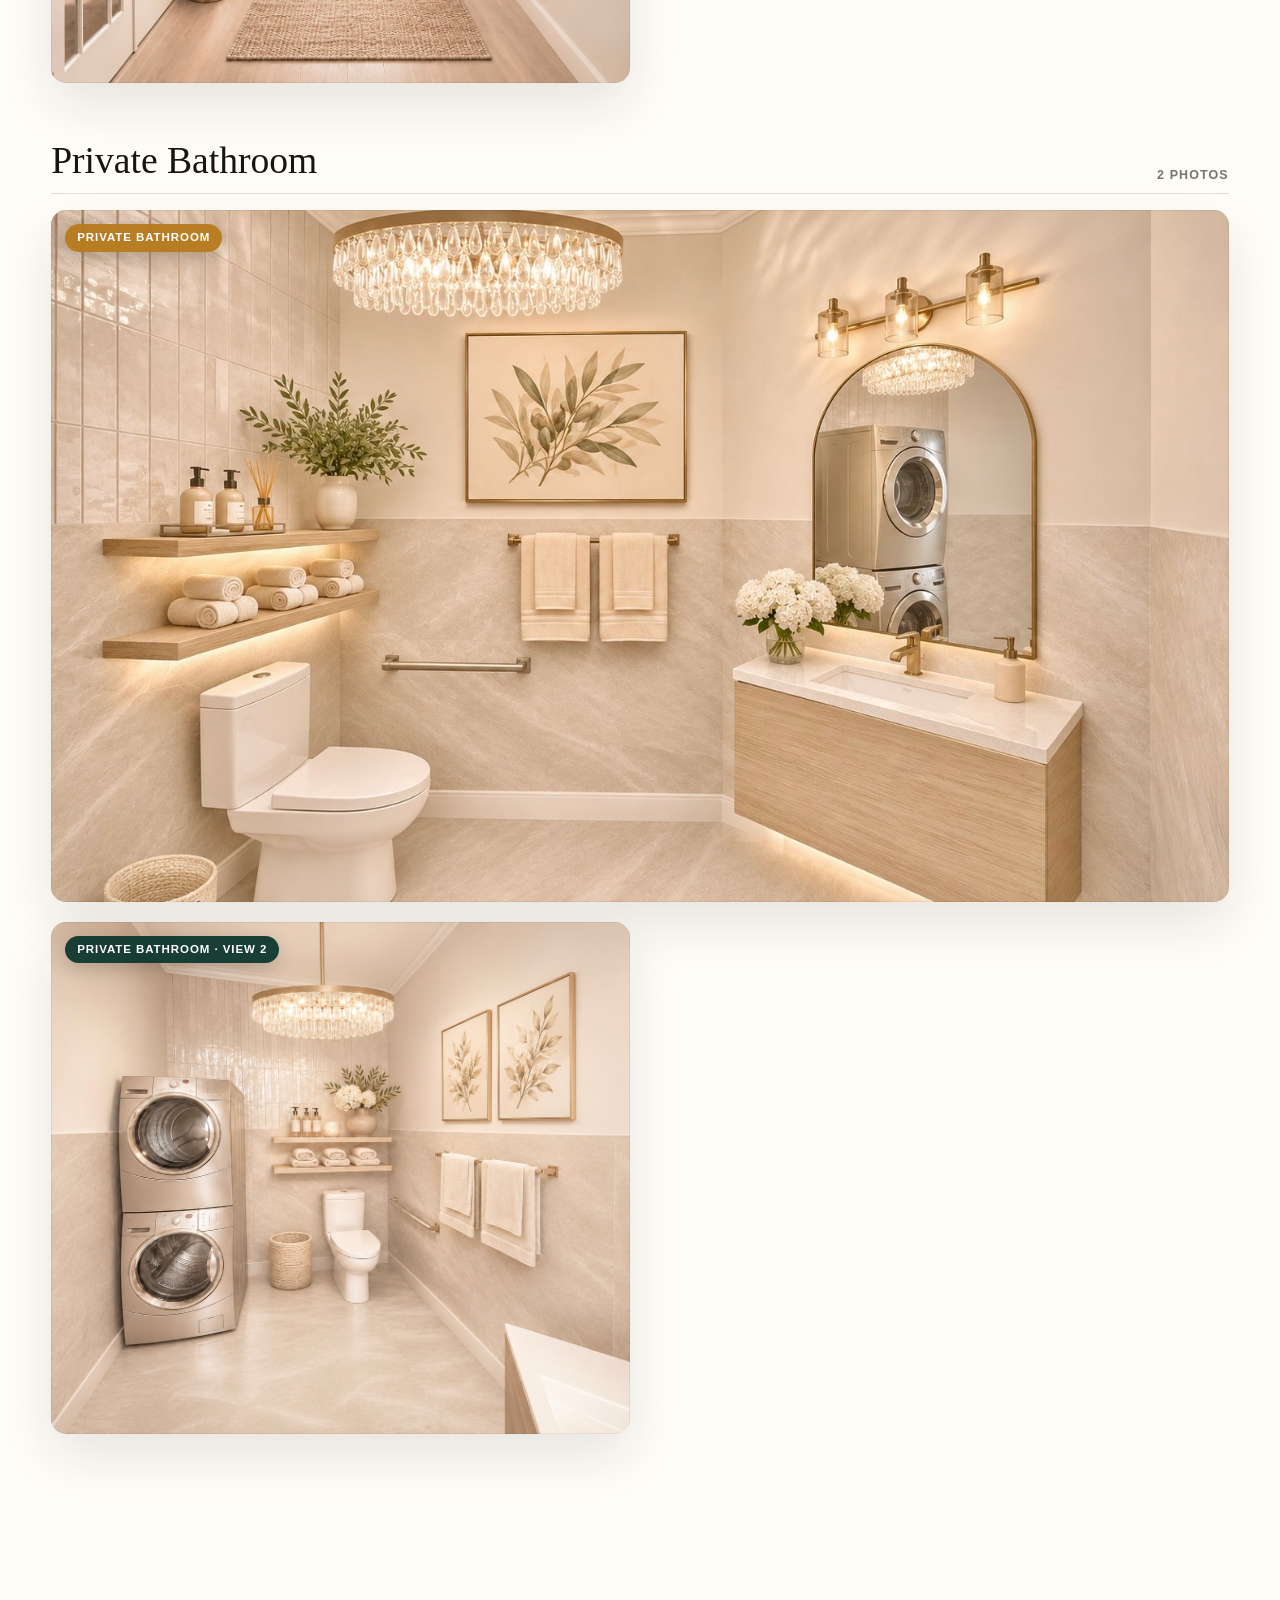
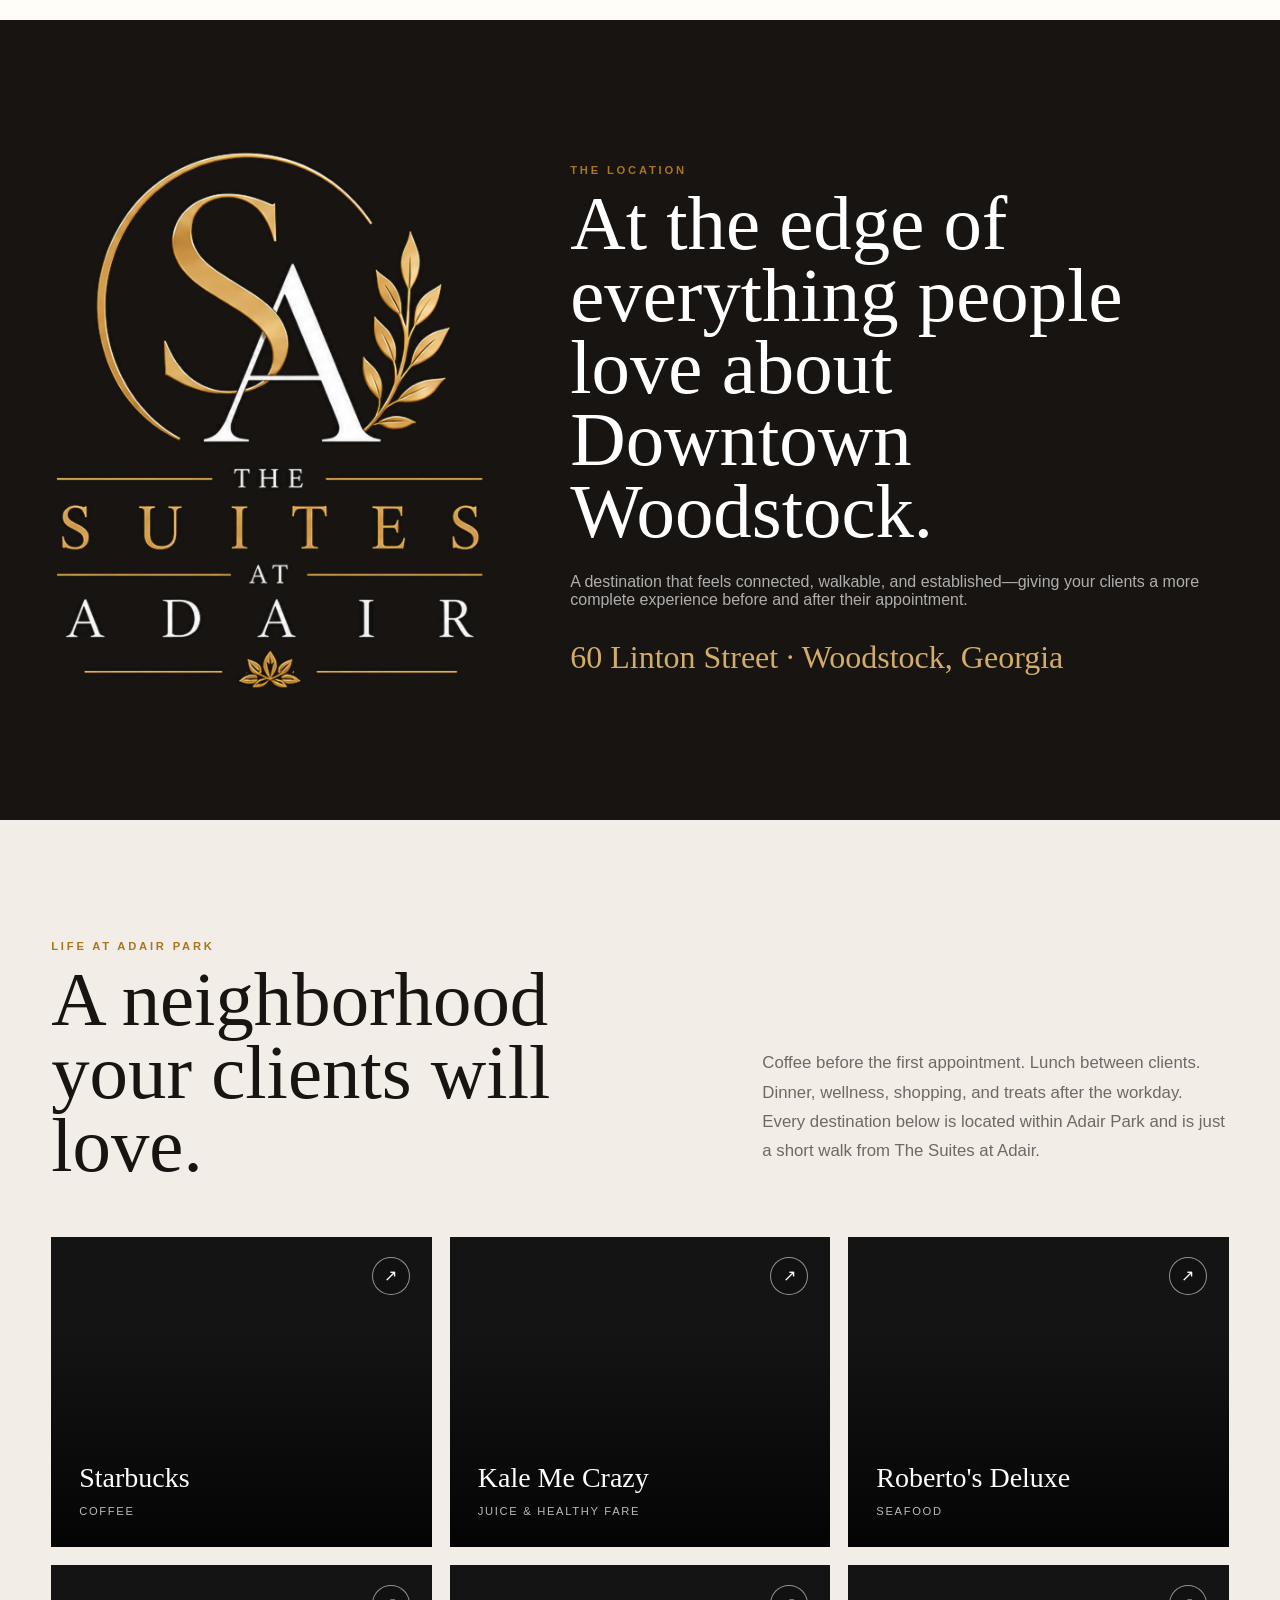
==== commit 7a9a9524: "Add files via upload" ====
--- a/index.html
+++ b/index.html
@@ -804,7 +804,7 @@
 </div></section><section class="brand-experience">
 <div class="brand-experience-slider">
 <div class="ba-slider" data-ba-slider="" style="--split:50%;">
-<img alt="Future illuminated exterior concept" class="ba-image ba-present" src="images/exterior-future.png"/>
+<img alt="Future illuminated exterior concept" class="ba-image ba-present" src="[data-uri]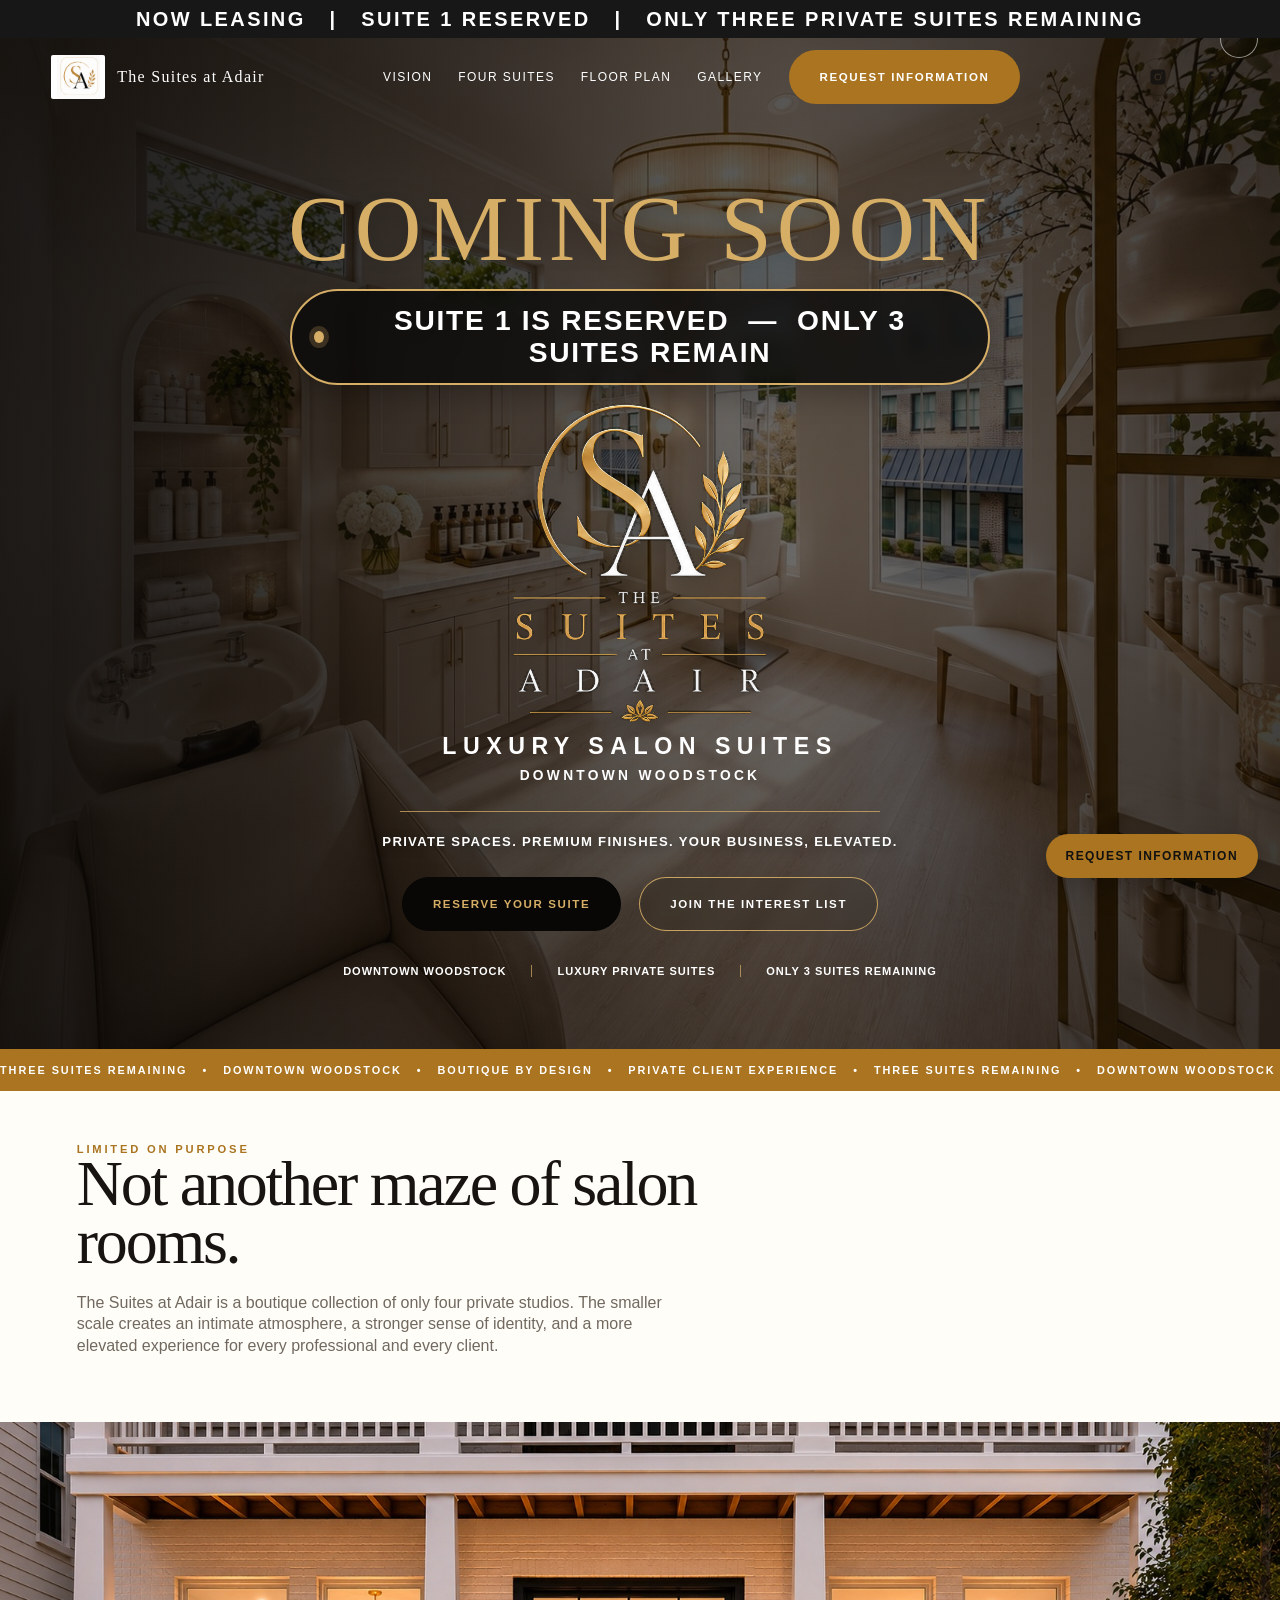
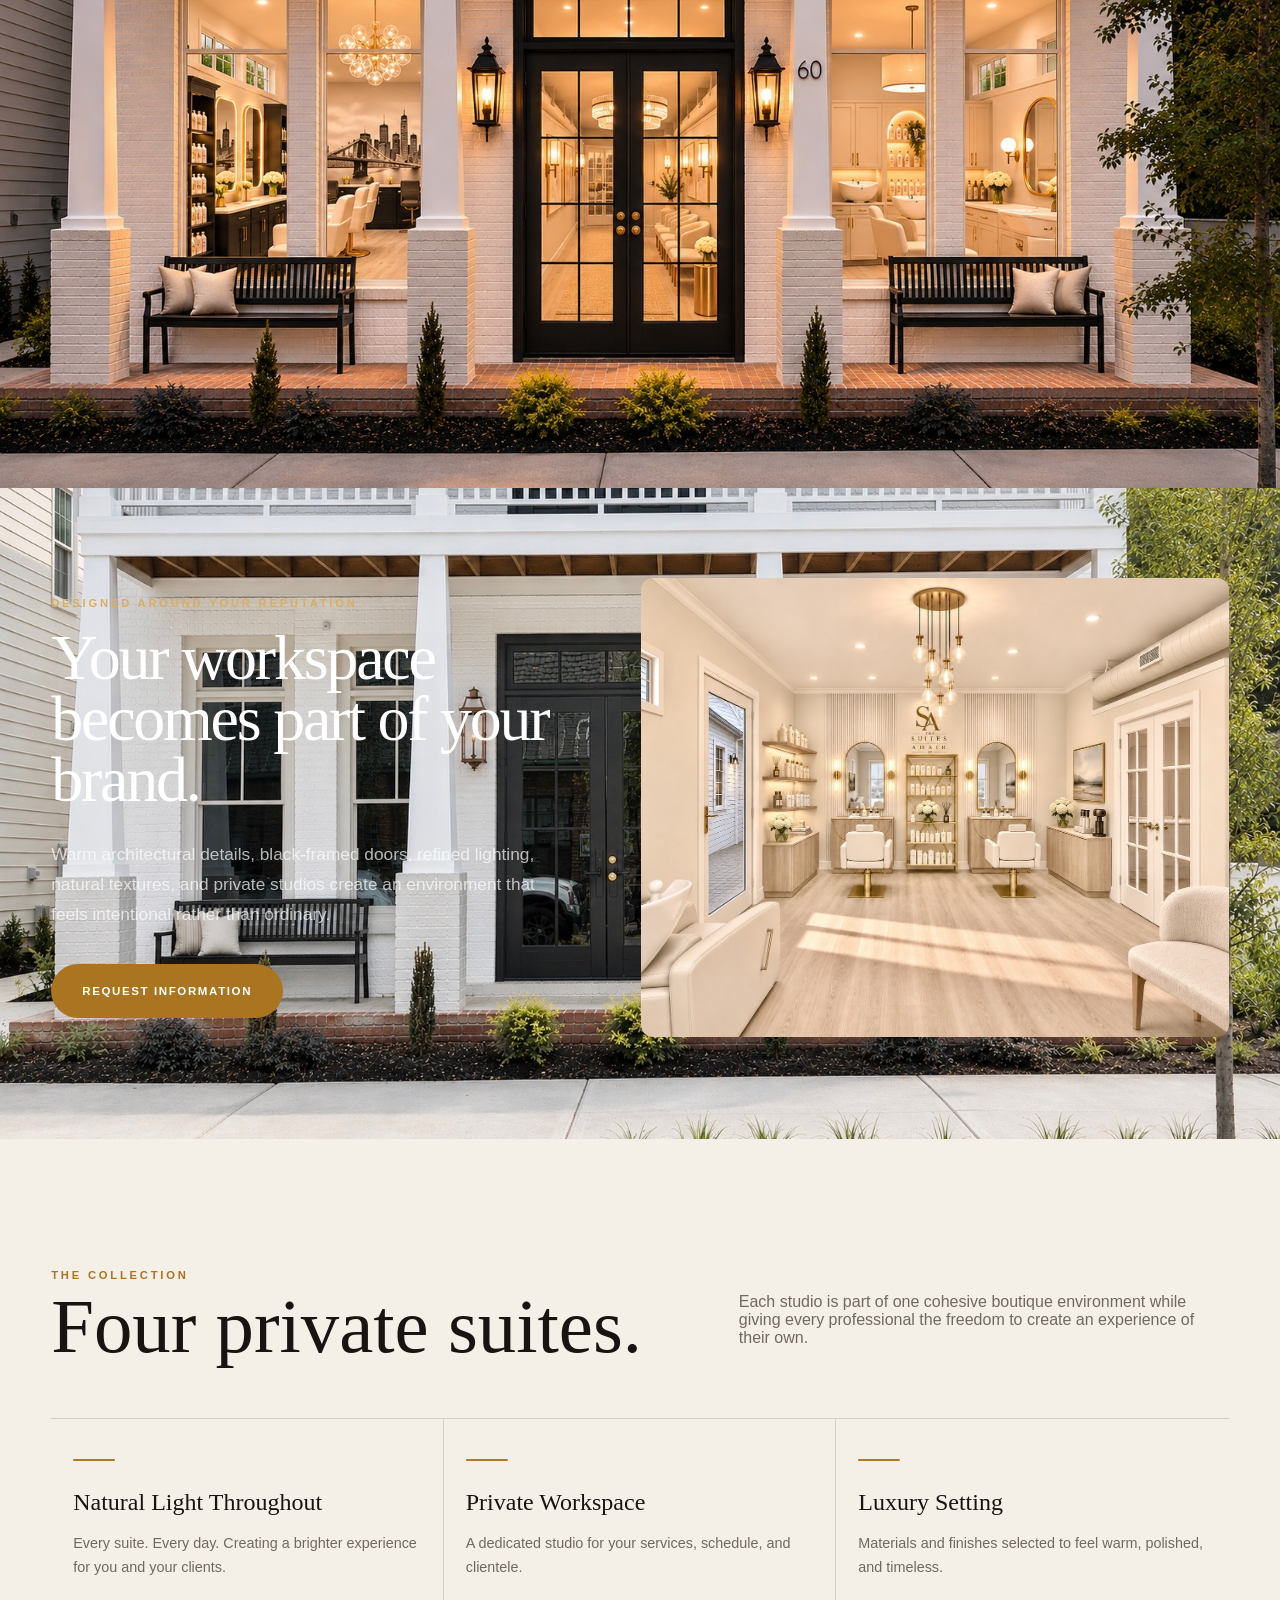
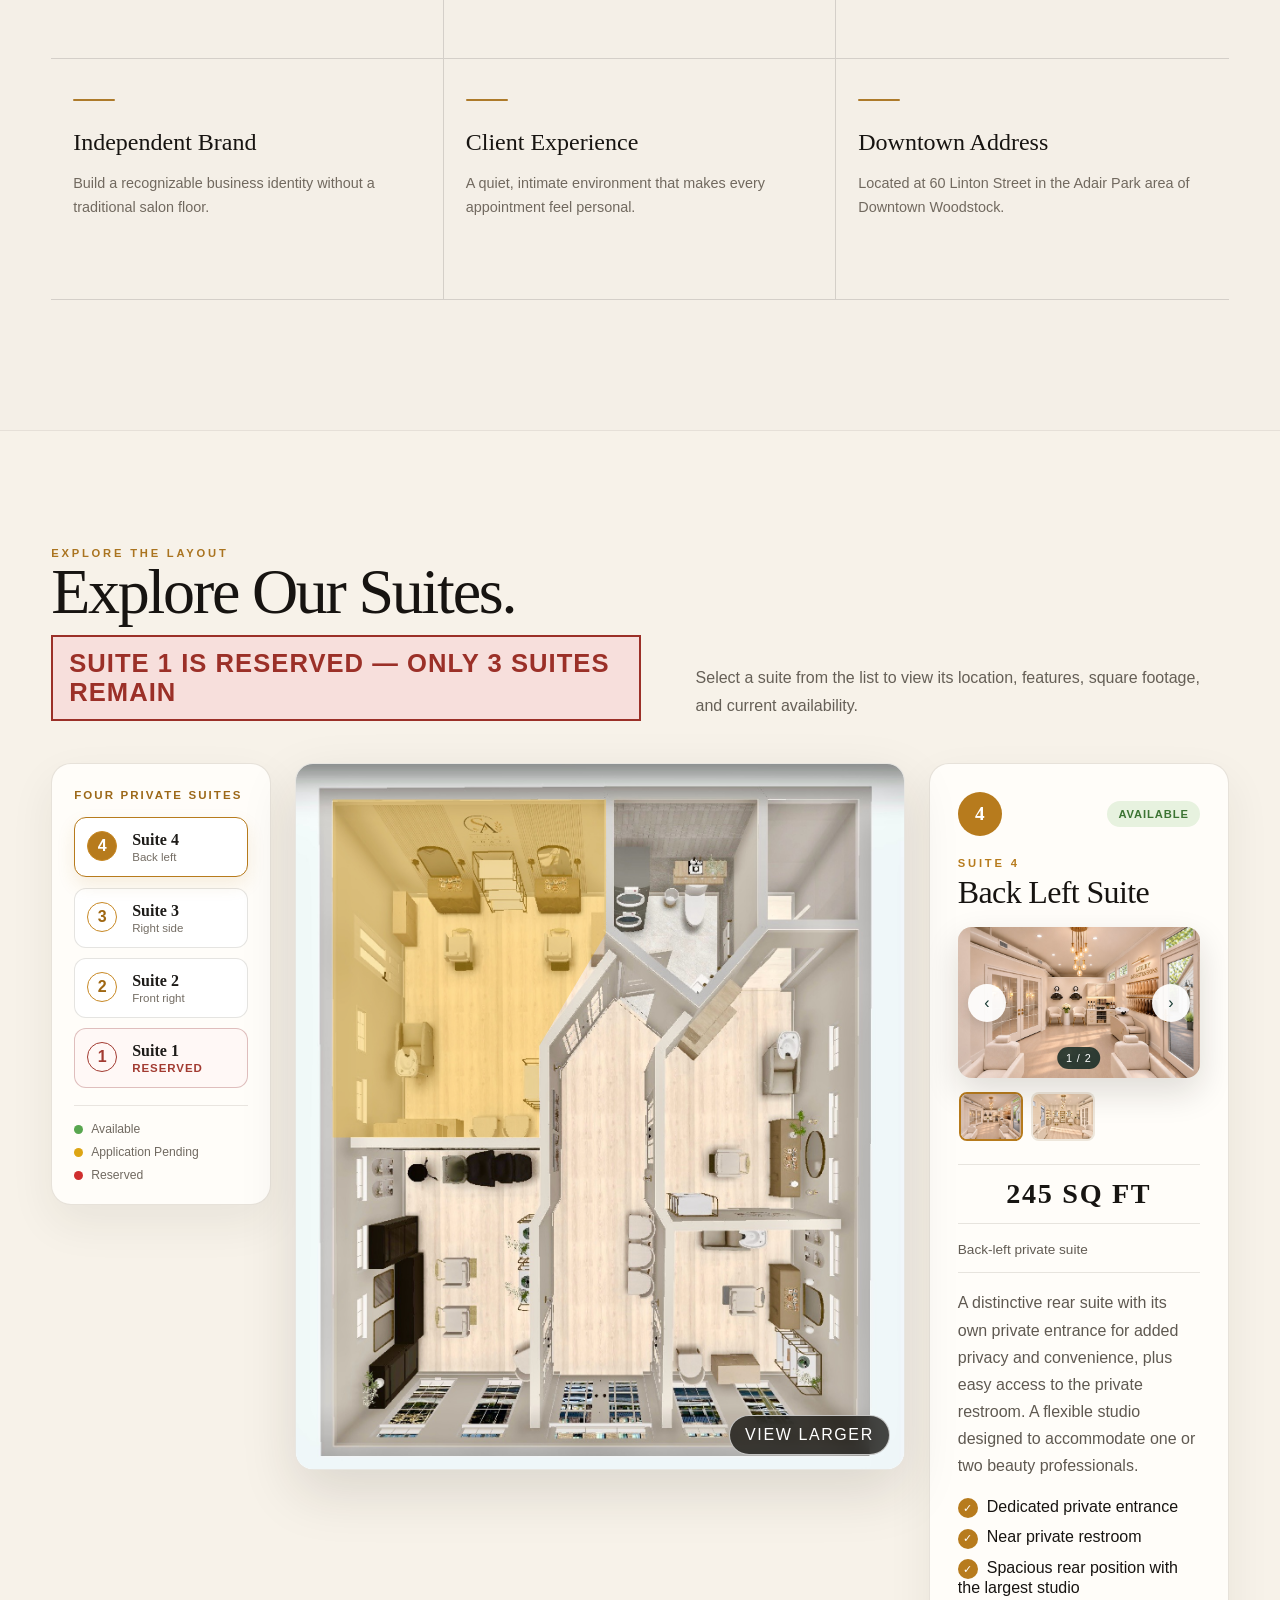
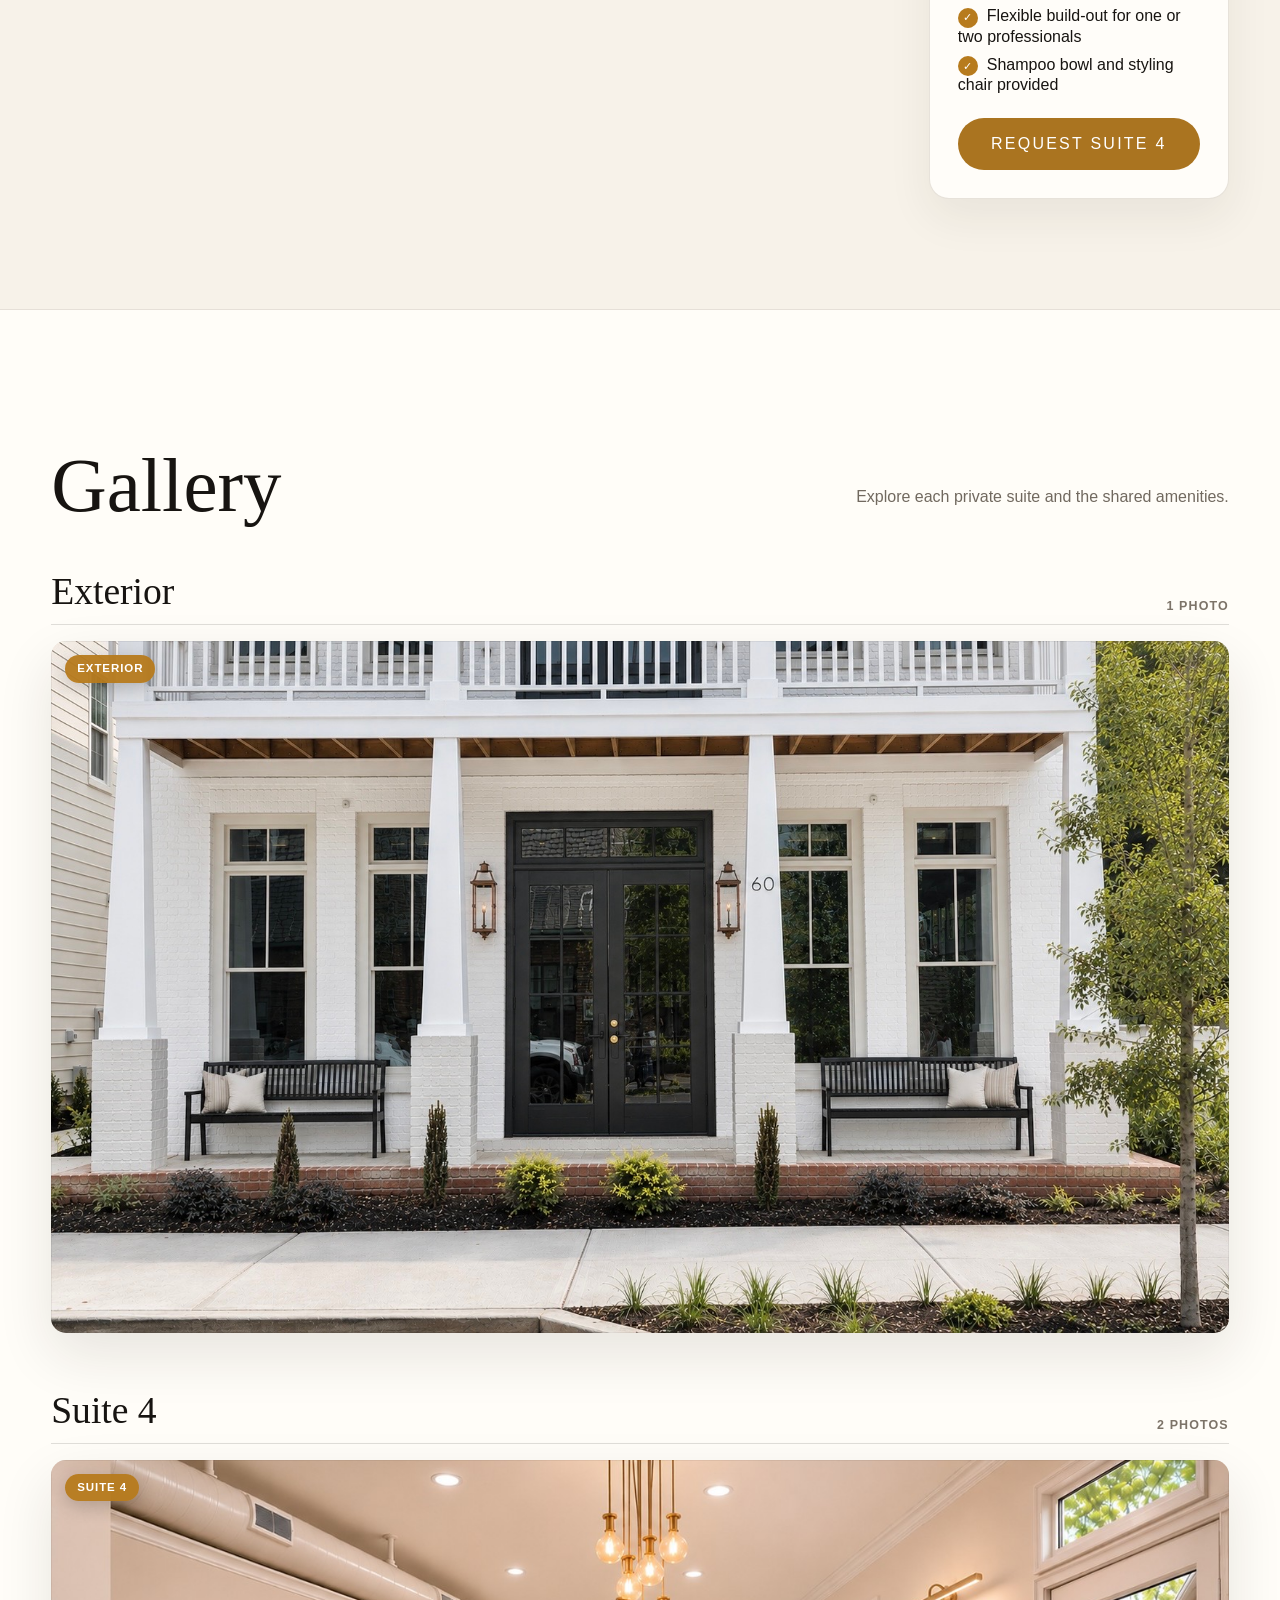
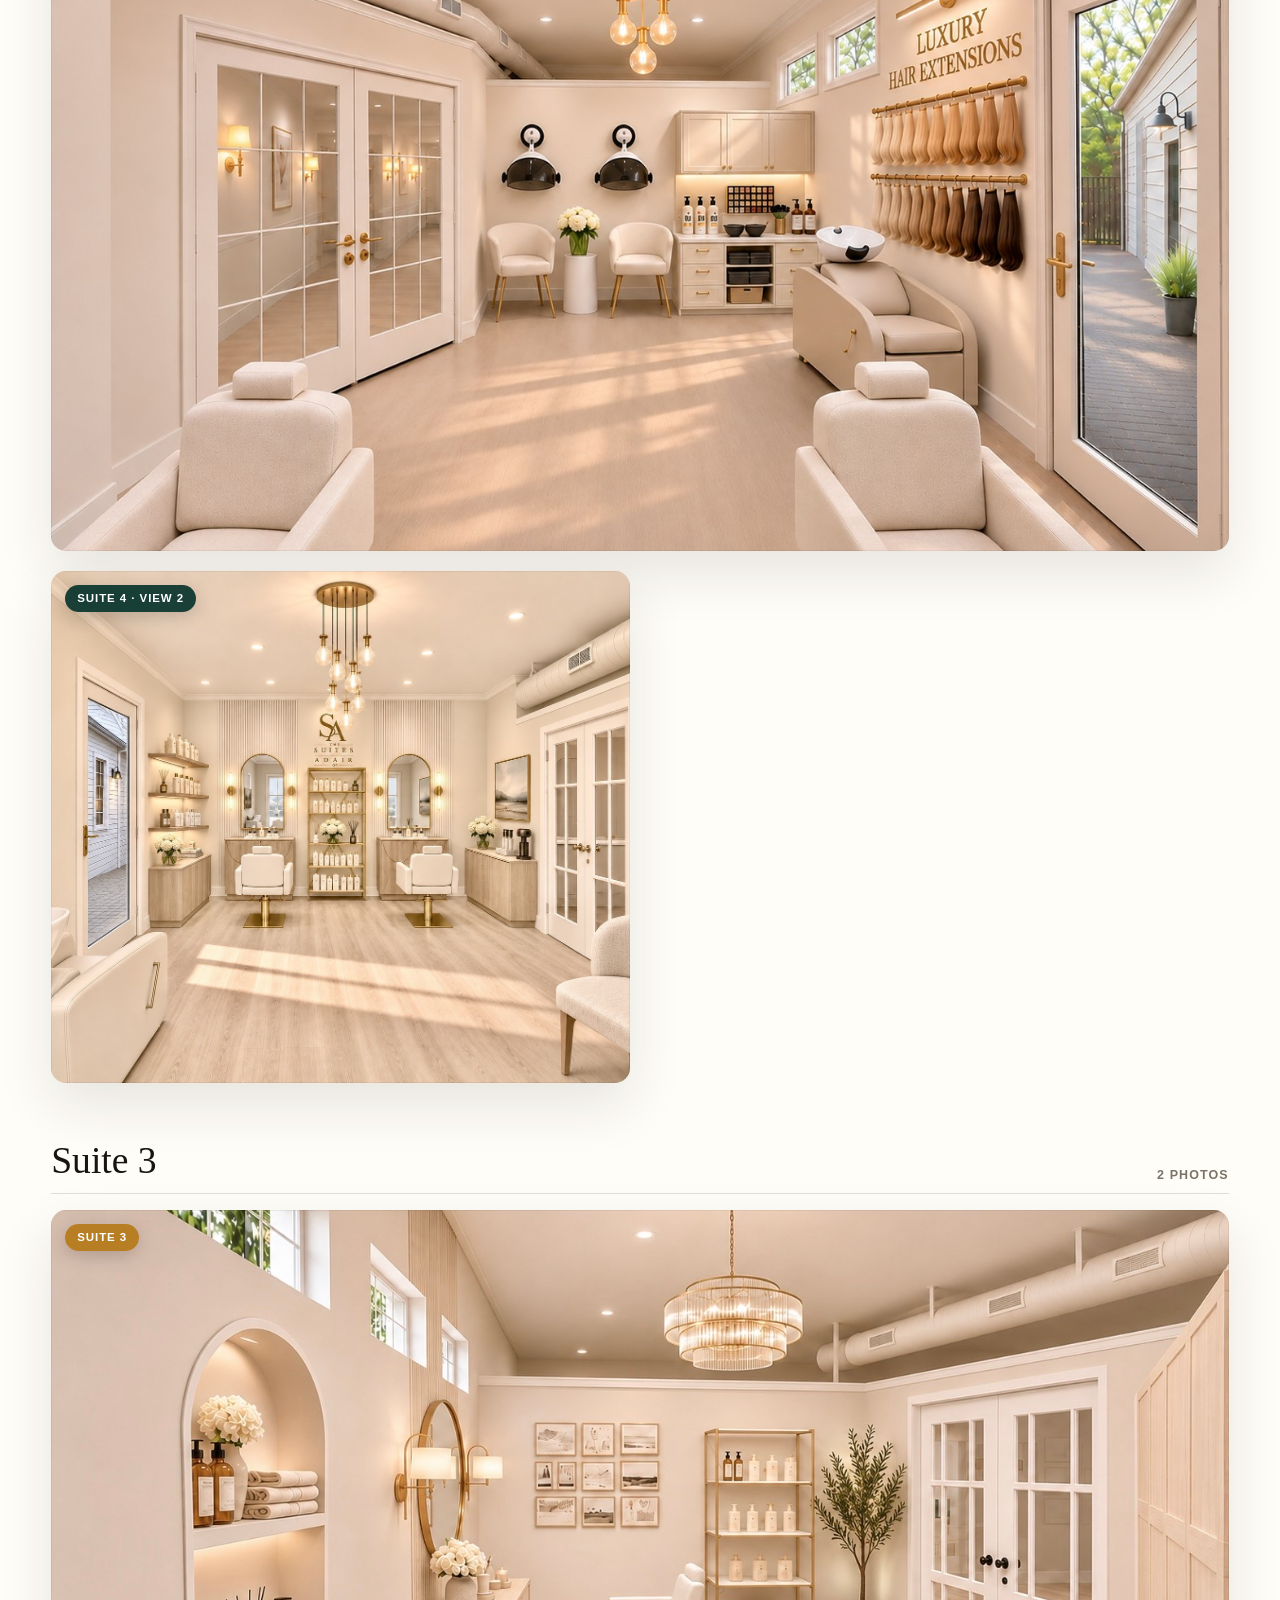
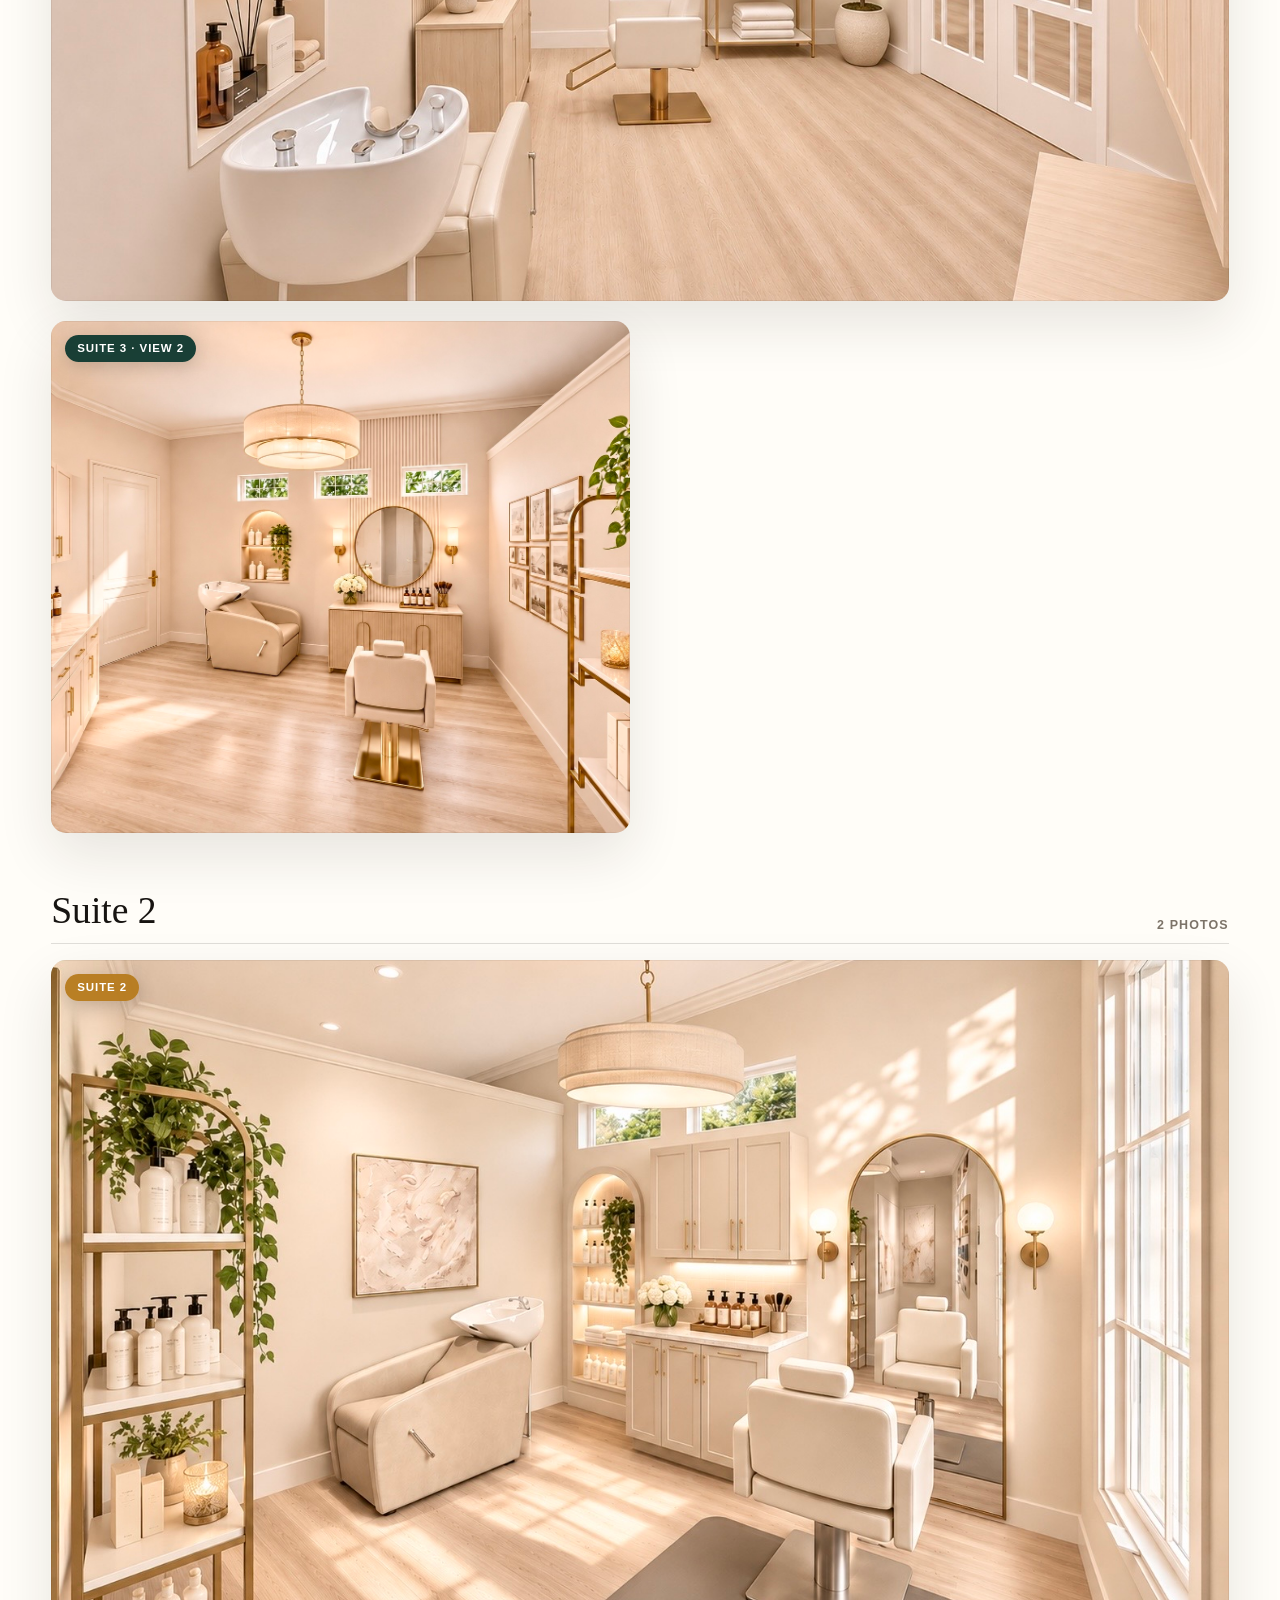
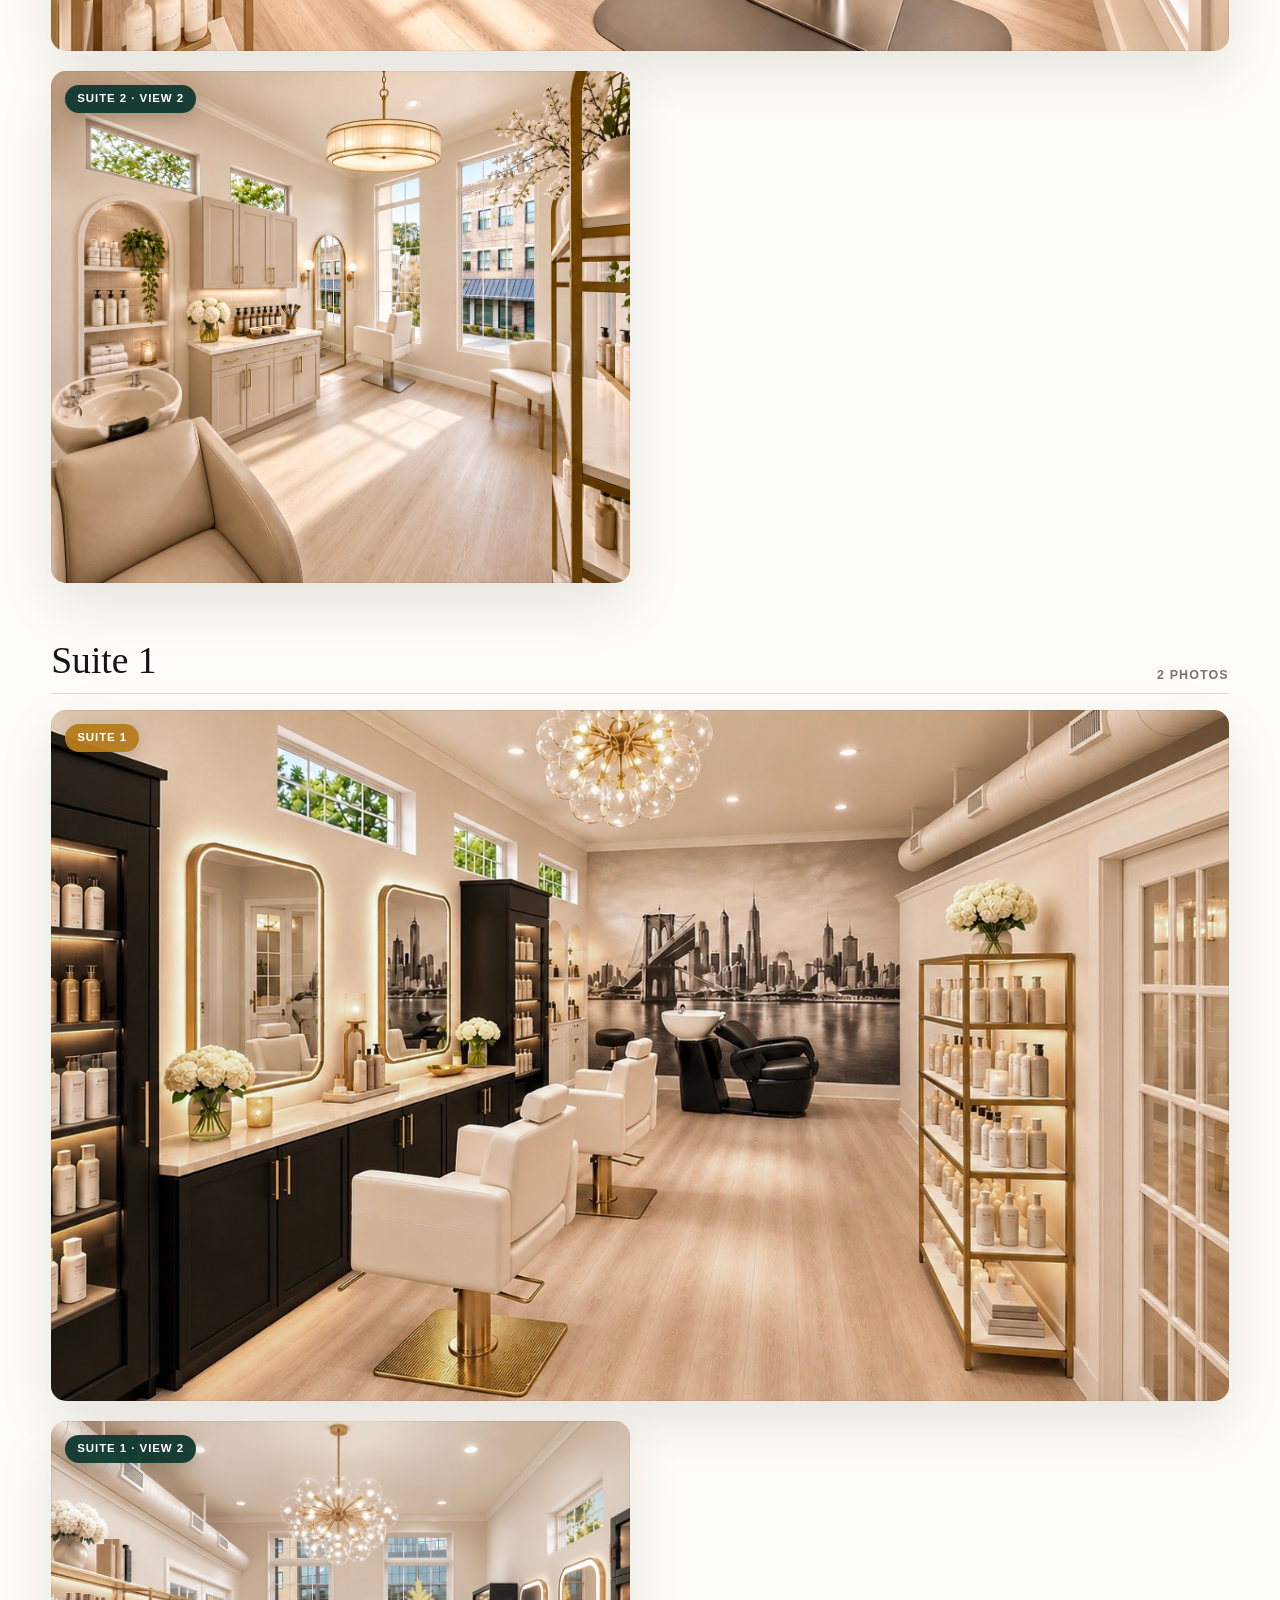
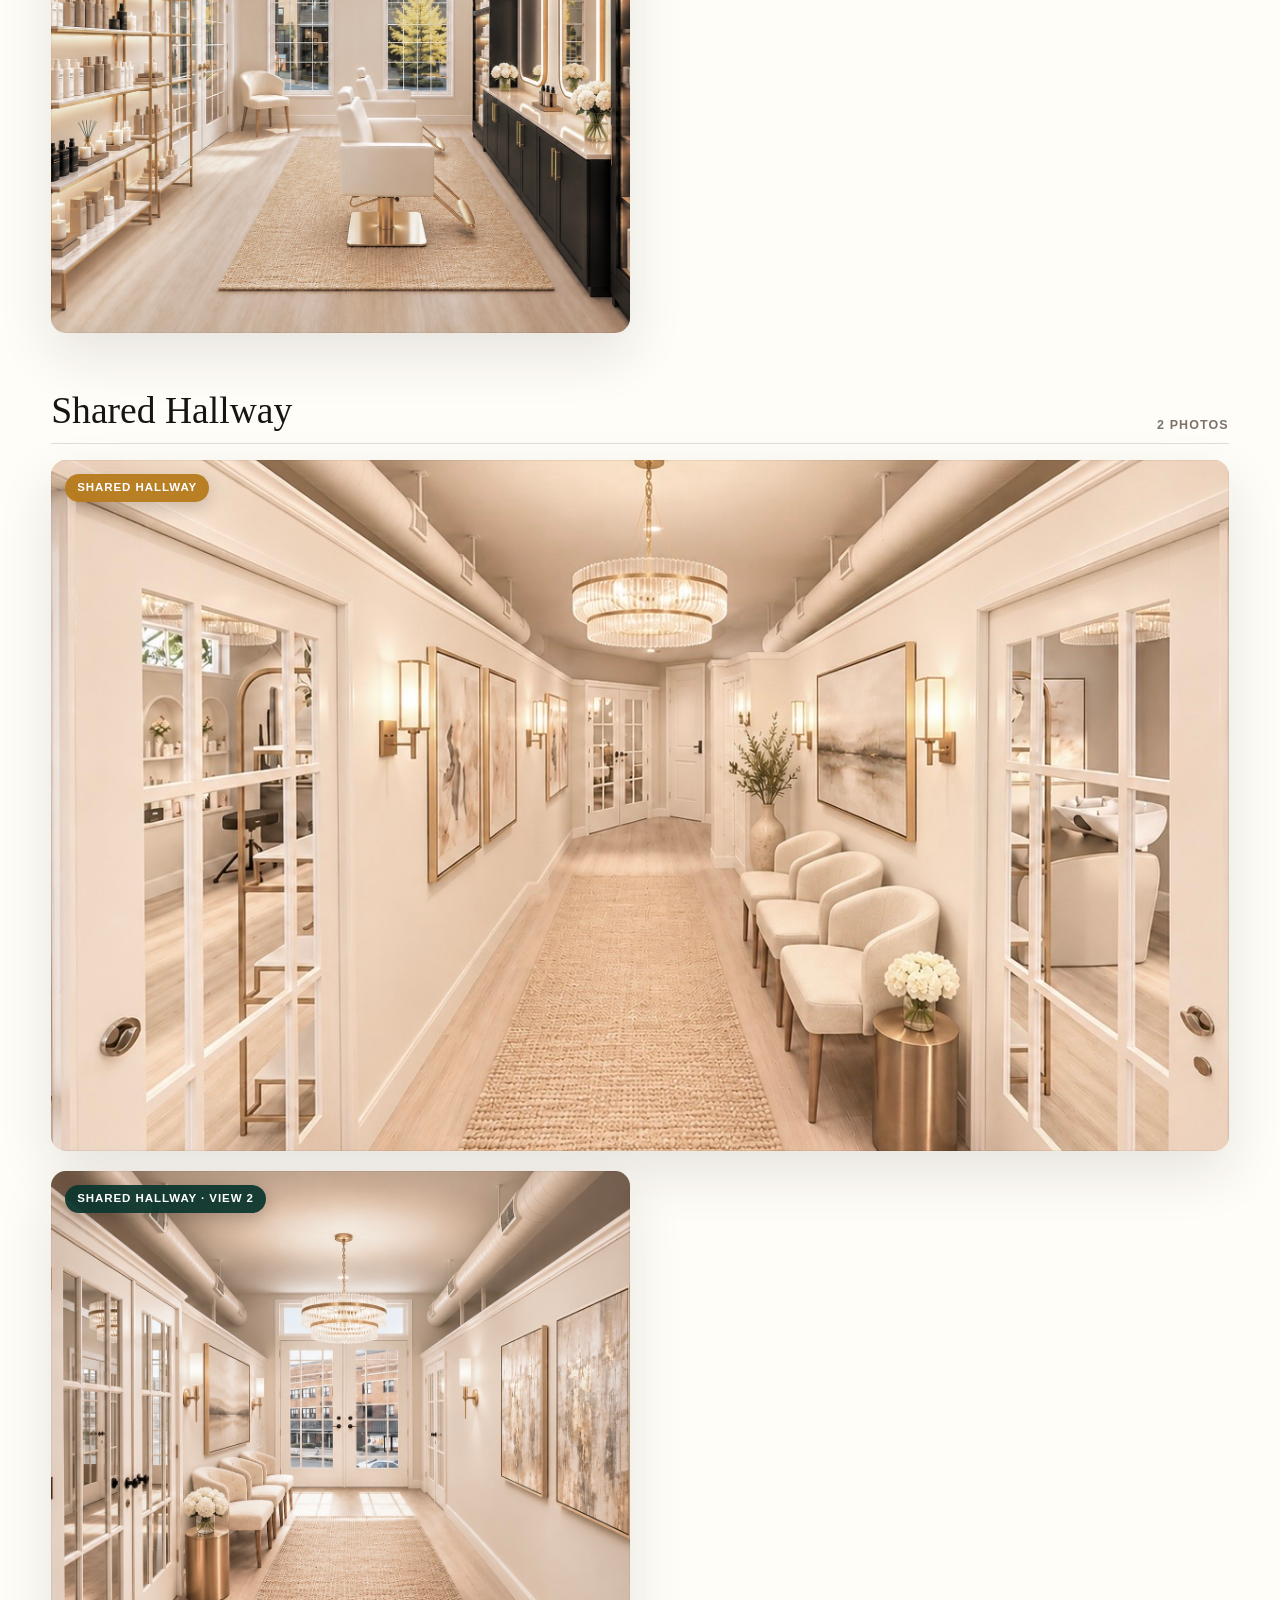
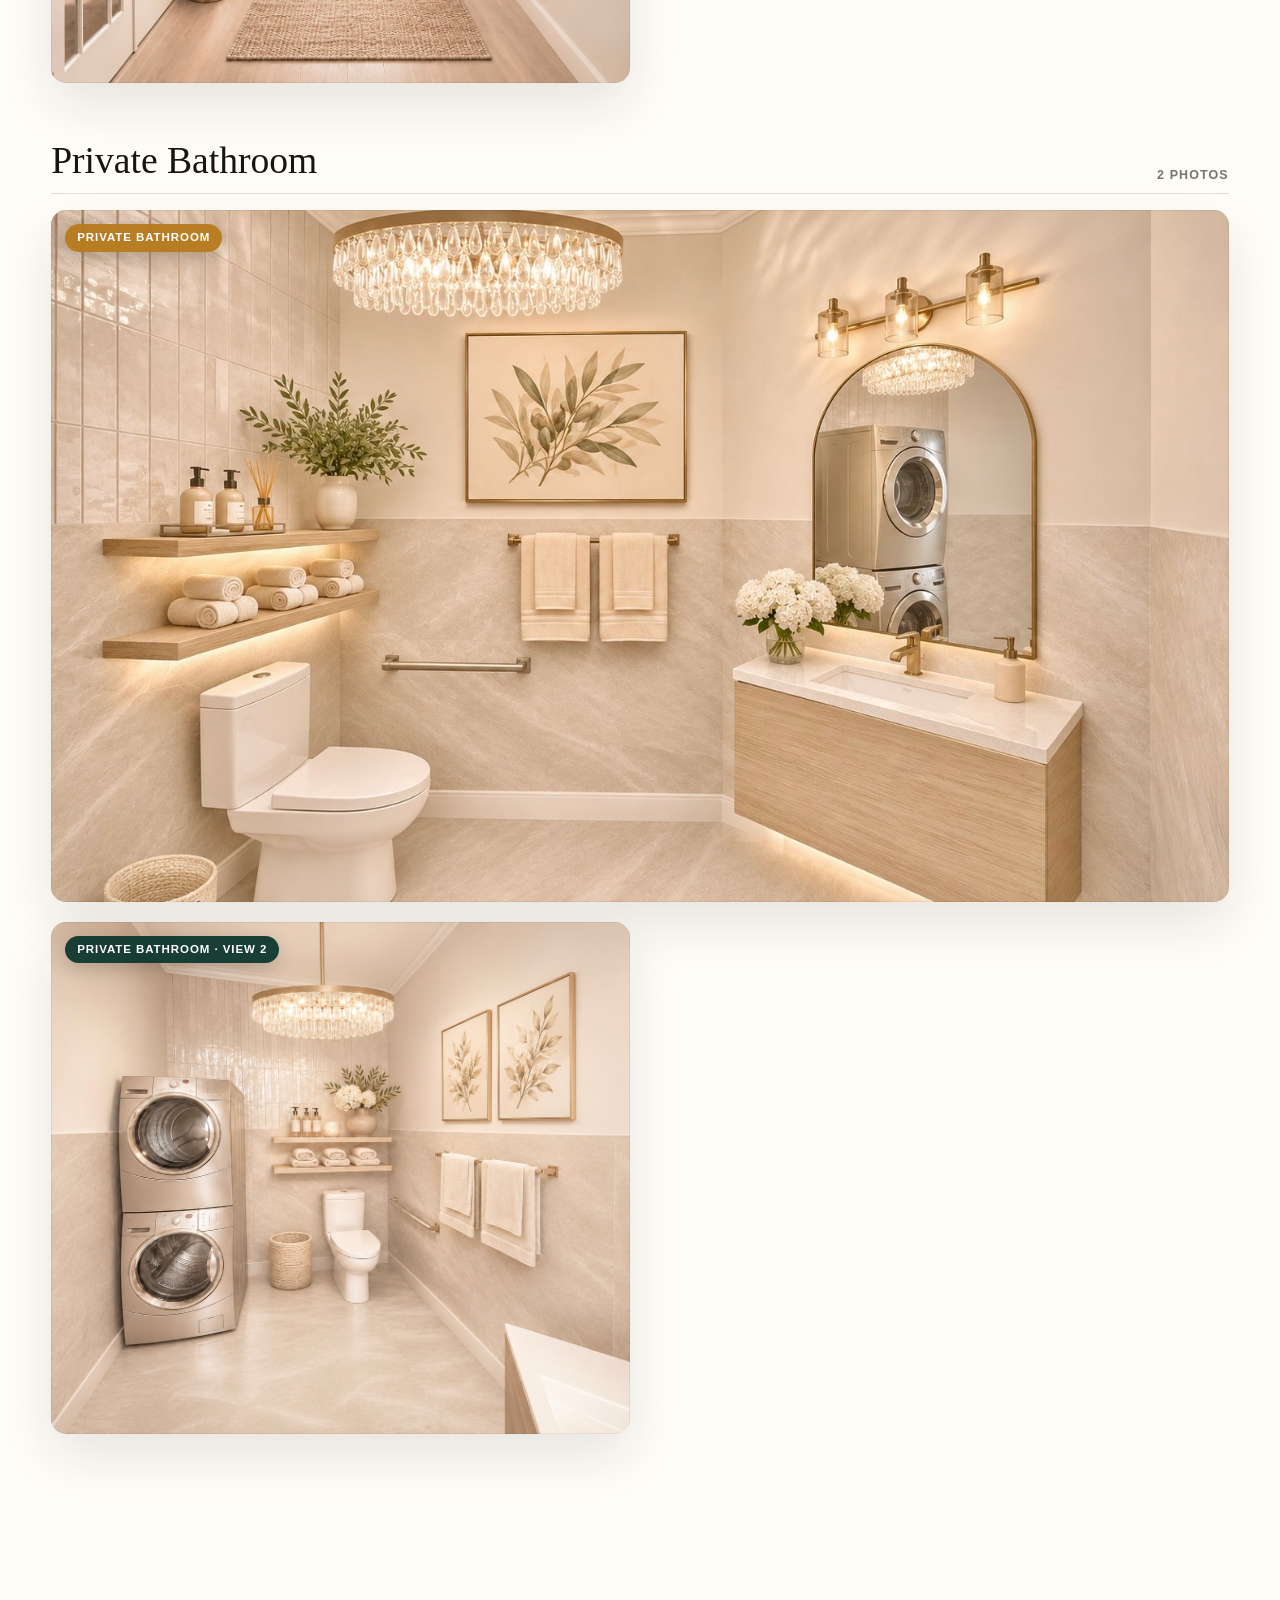
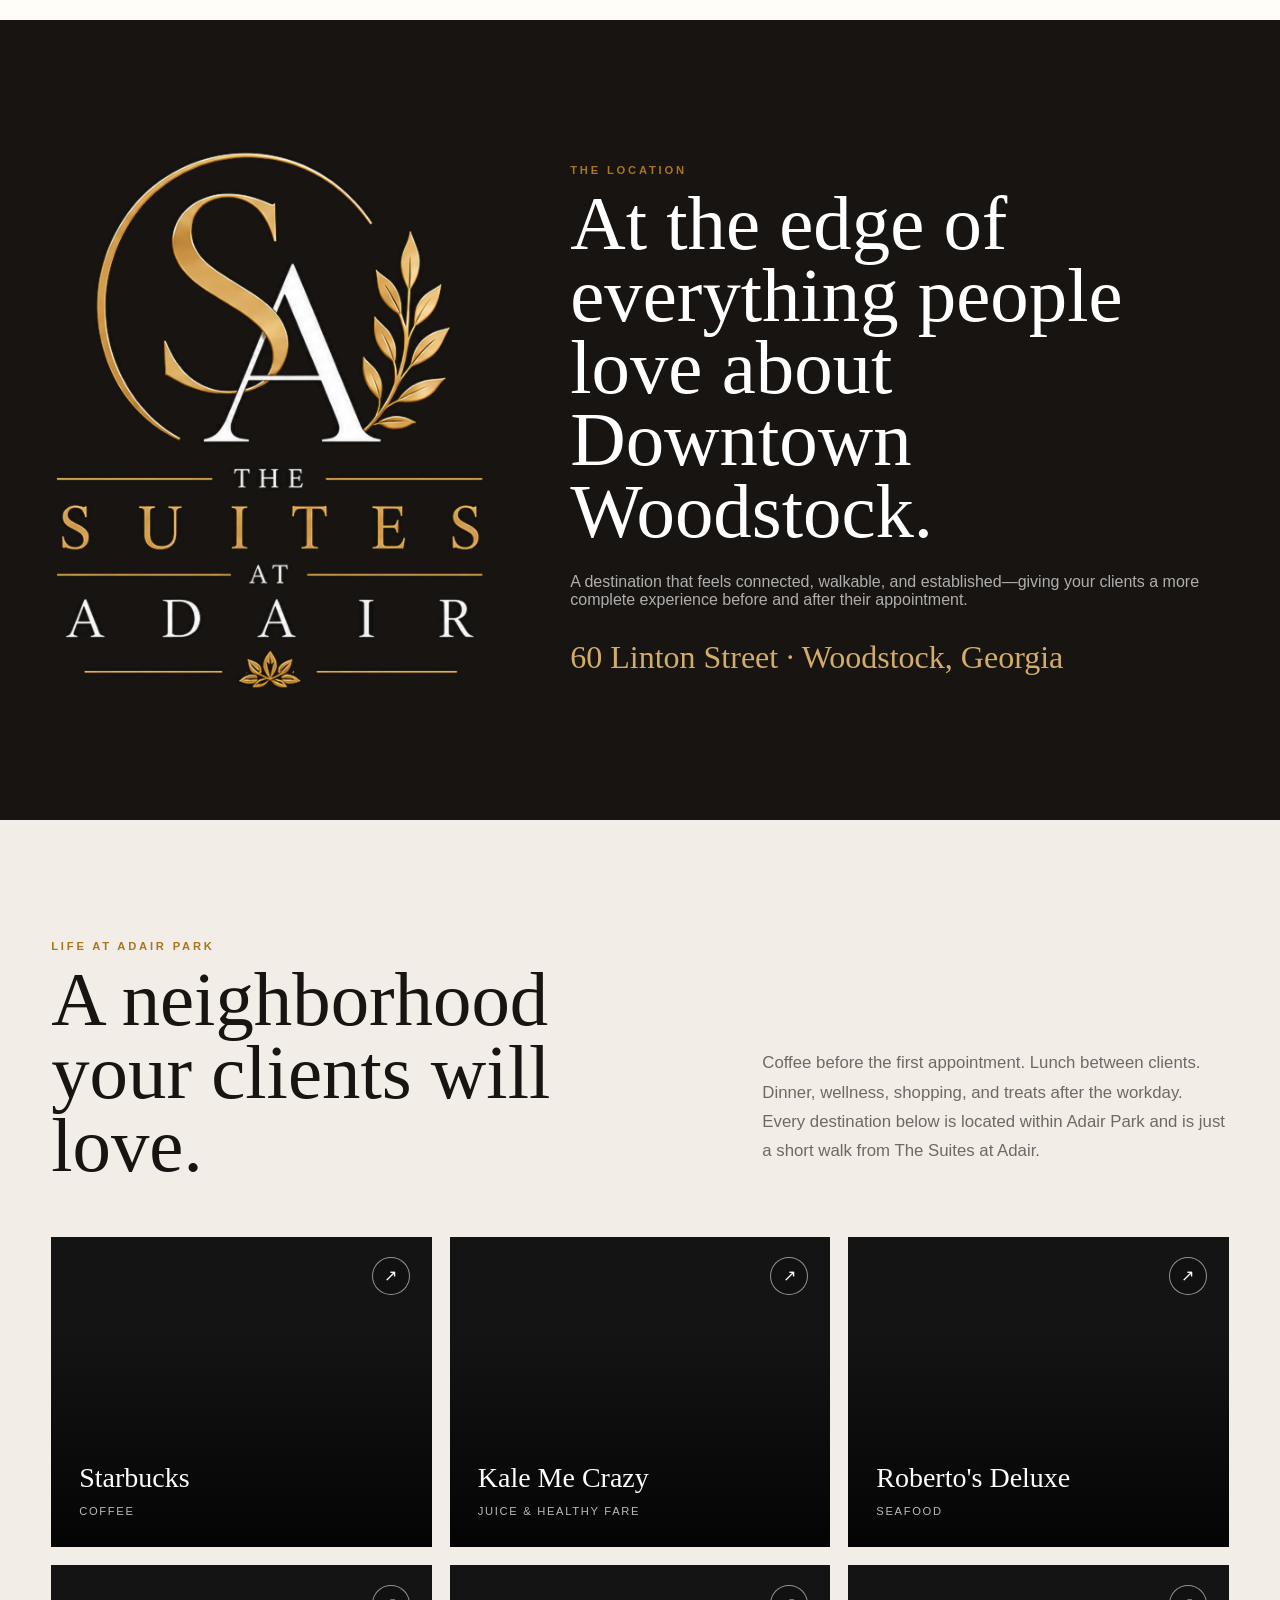
==== commit ab55b266: "Add files via upload" ====
--- a/index.html
+++ b/index.html
@@ -804,7 +804,7 @@
 </div></section><section class="brand-experience">
 <div class="brand-experience-slider">
 <div class="ba-slider" data-ba-slider="" style="--split:50%;">
-<img alt="Future illuminated exterior concept" class="ba-image ba-present" src="[data-uri]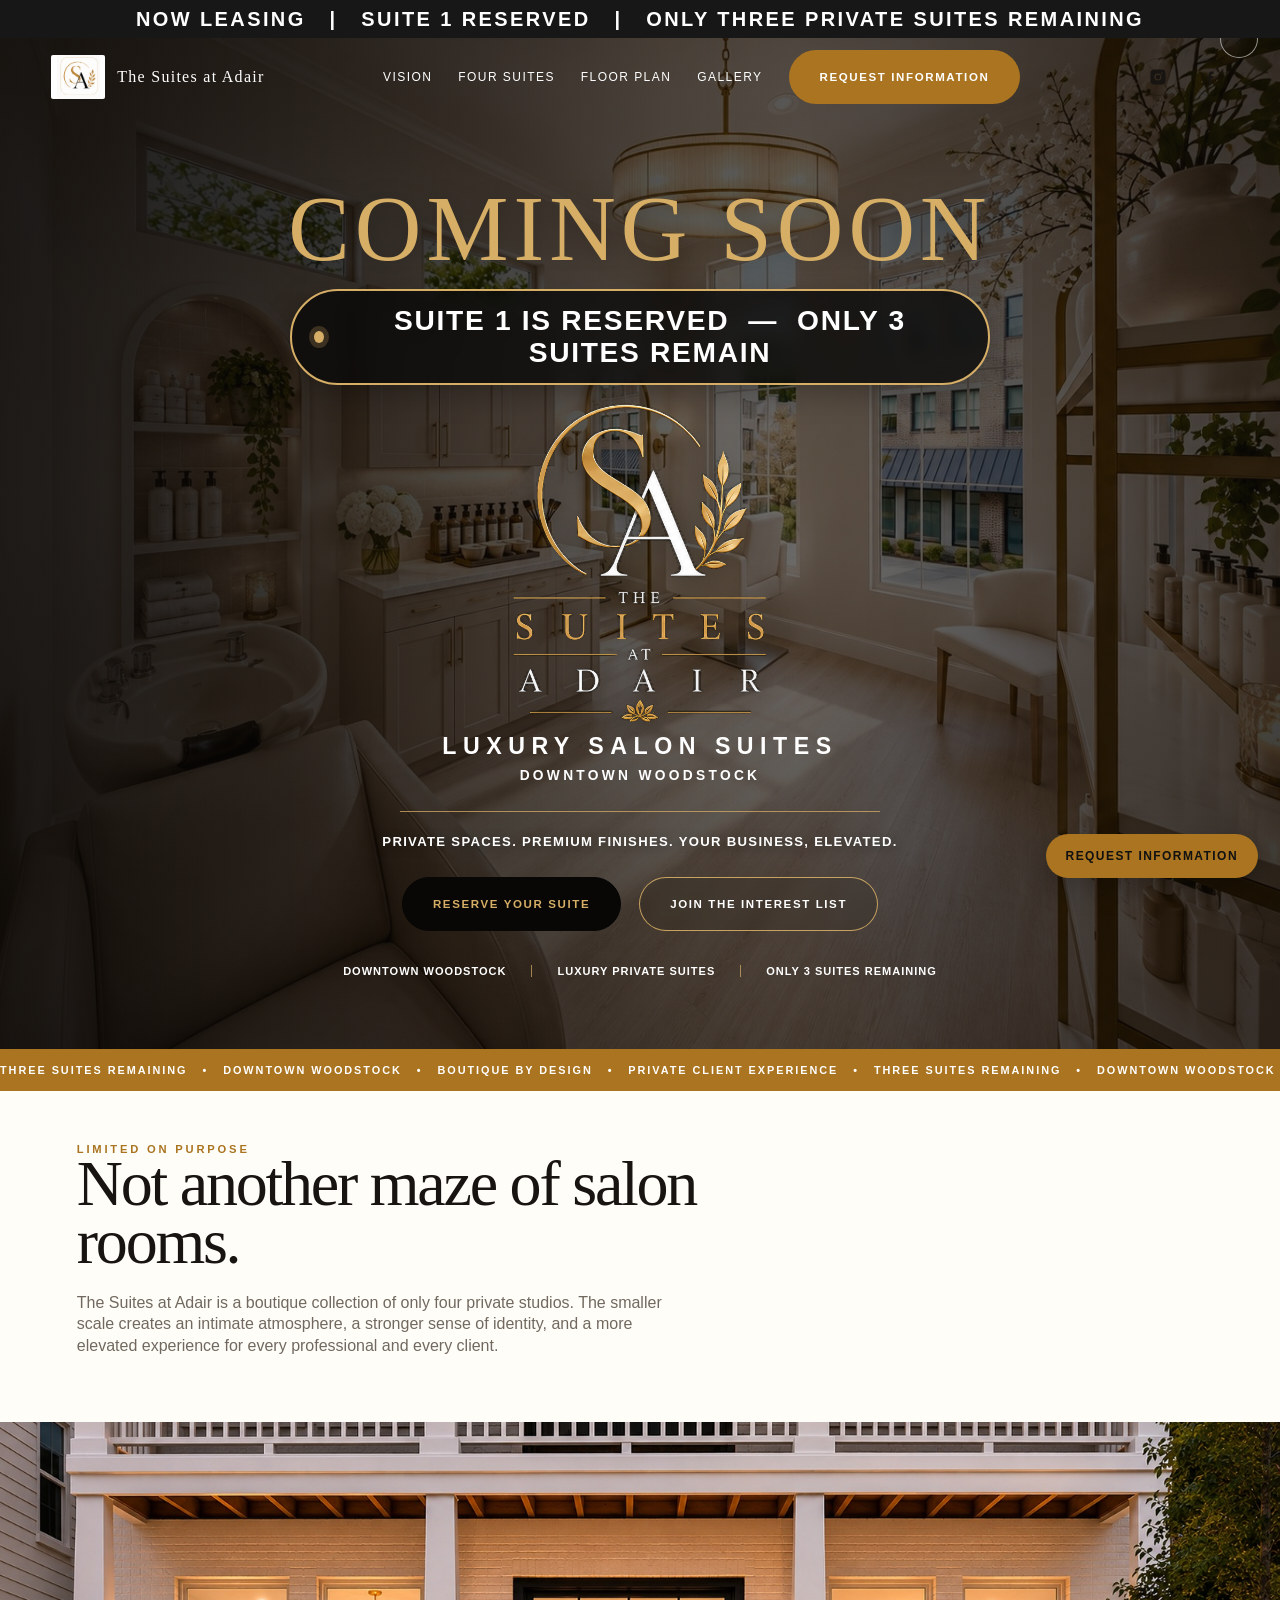
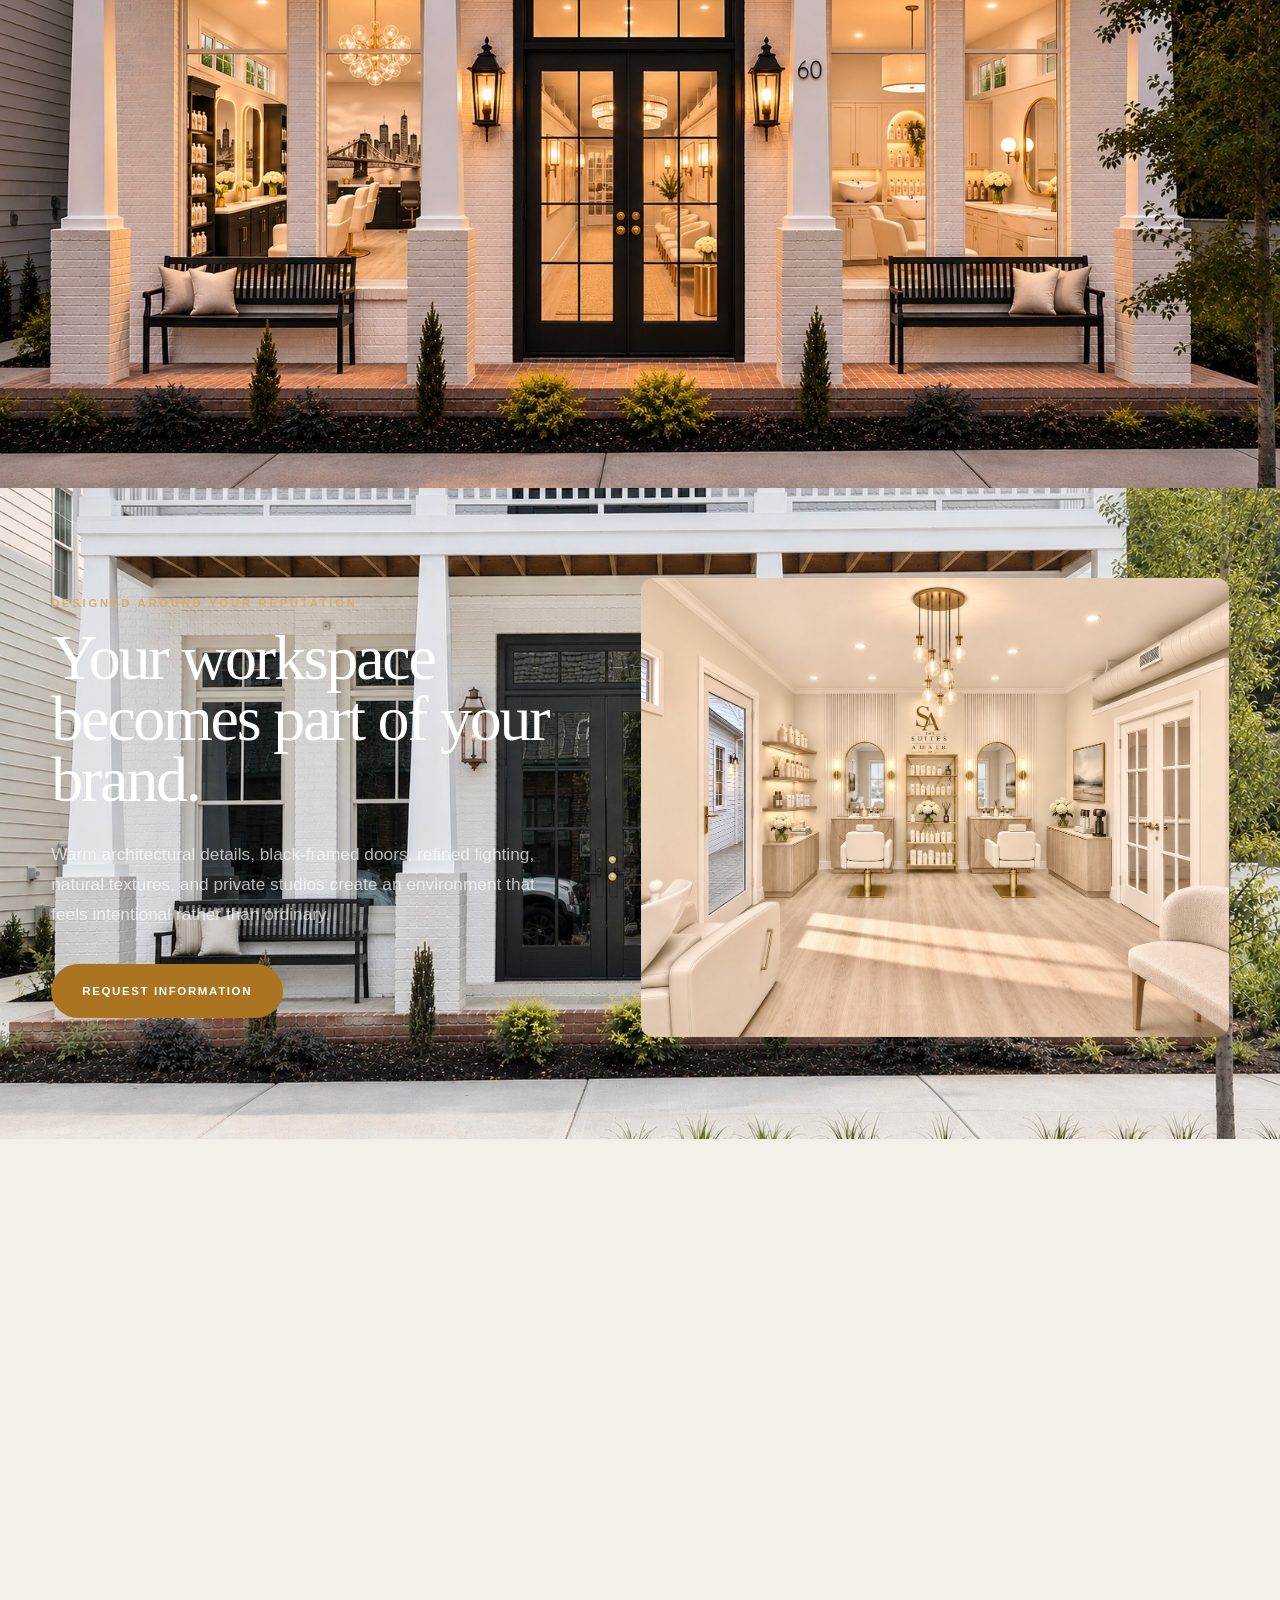
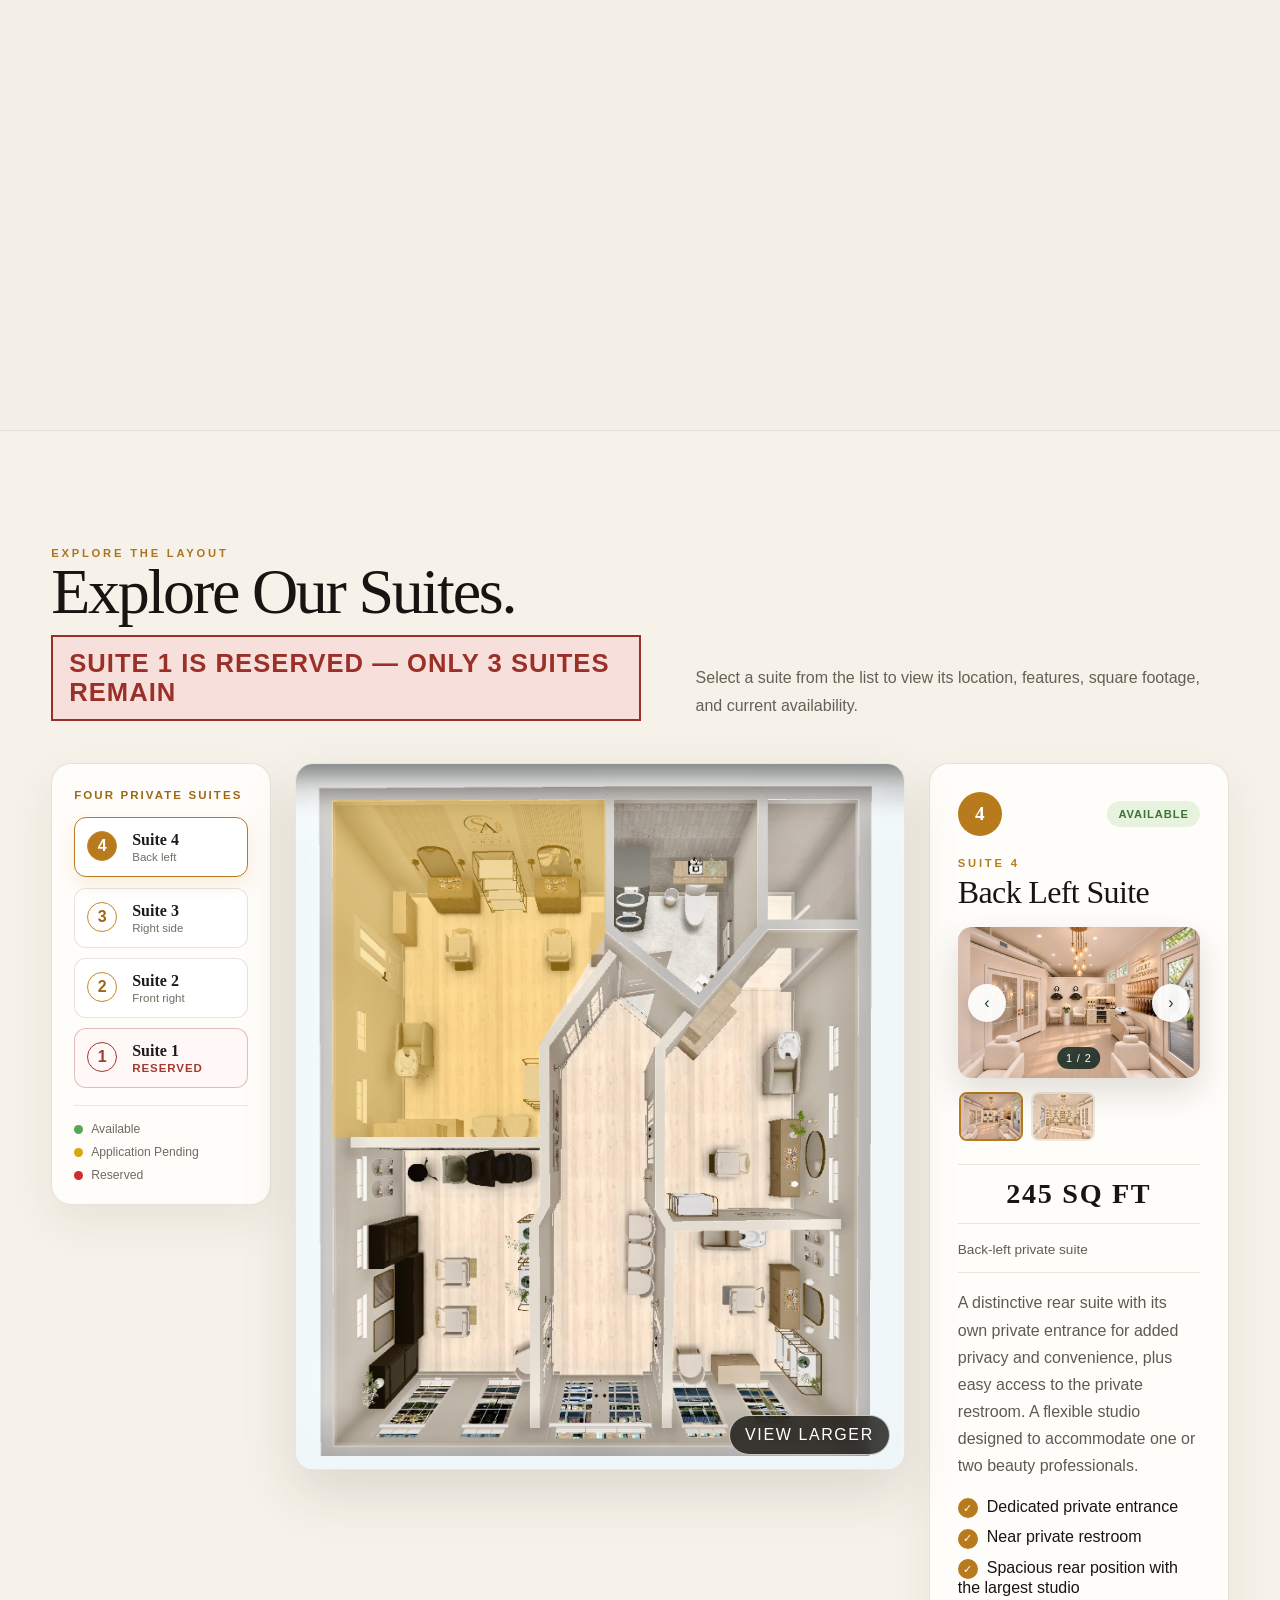
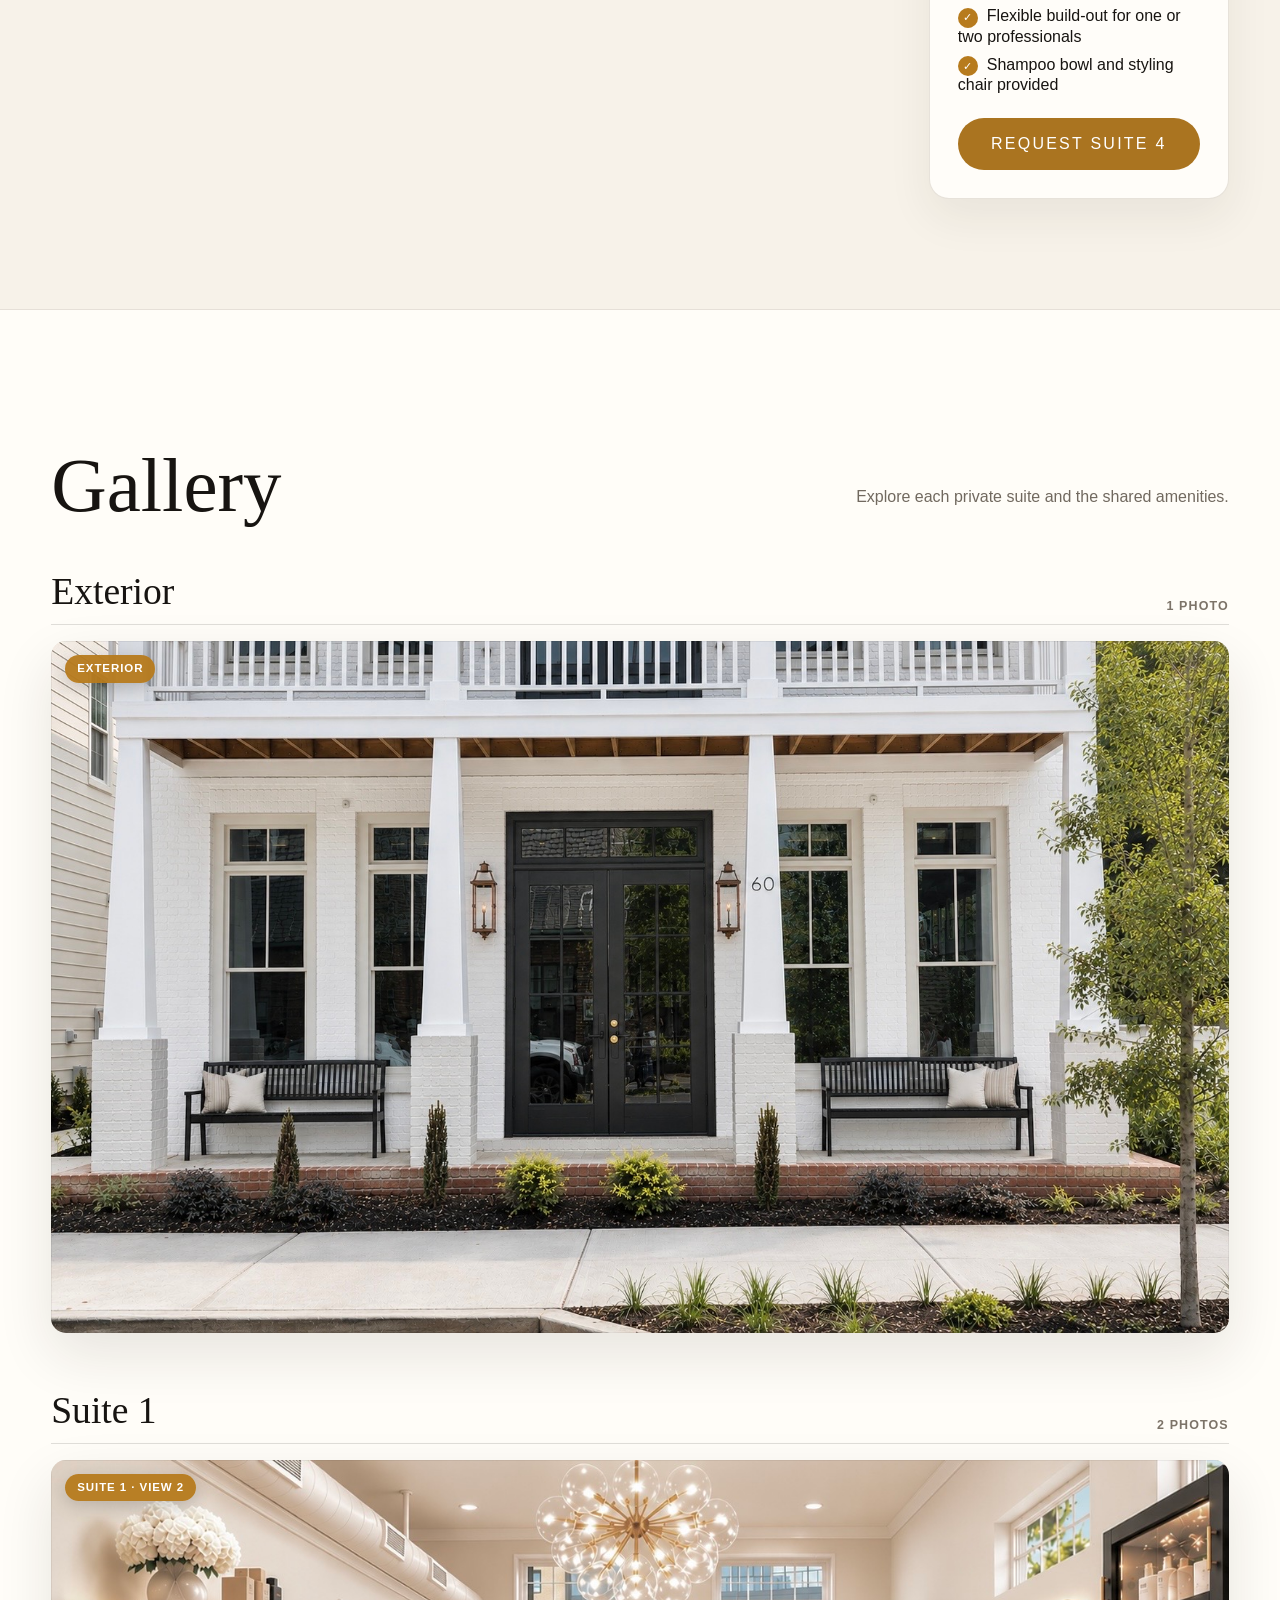
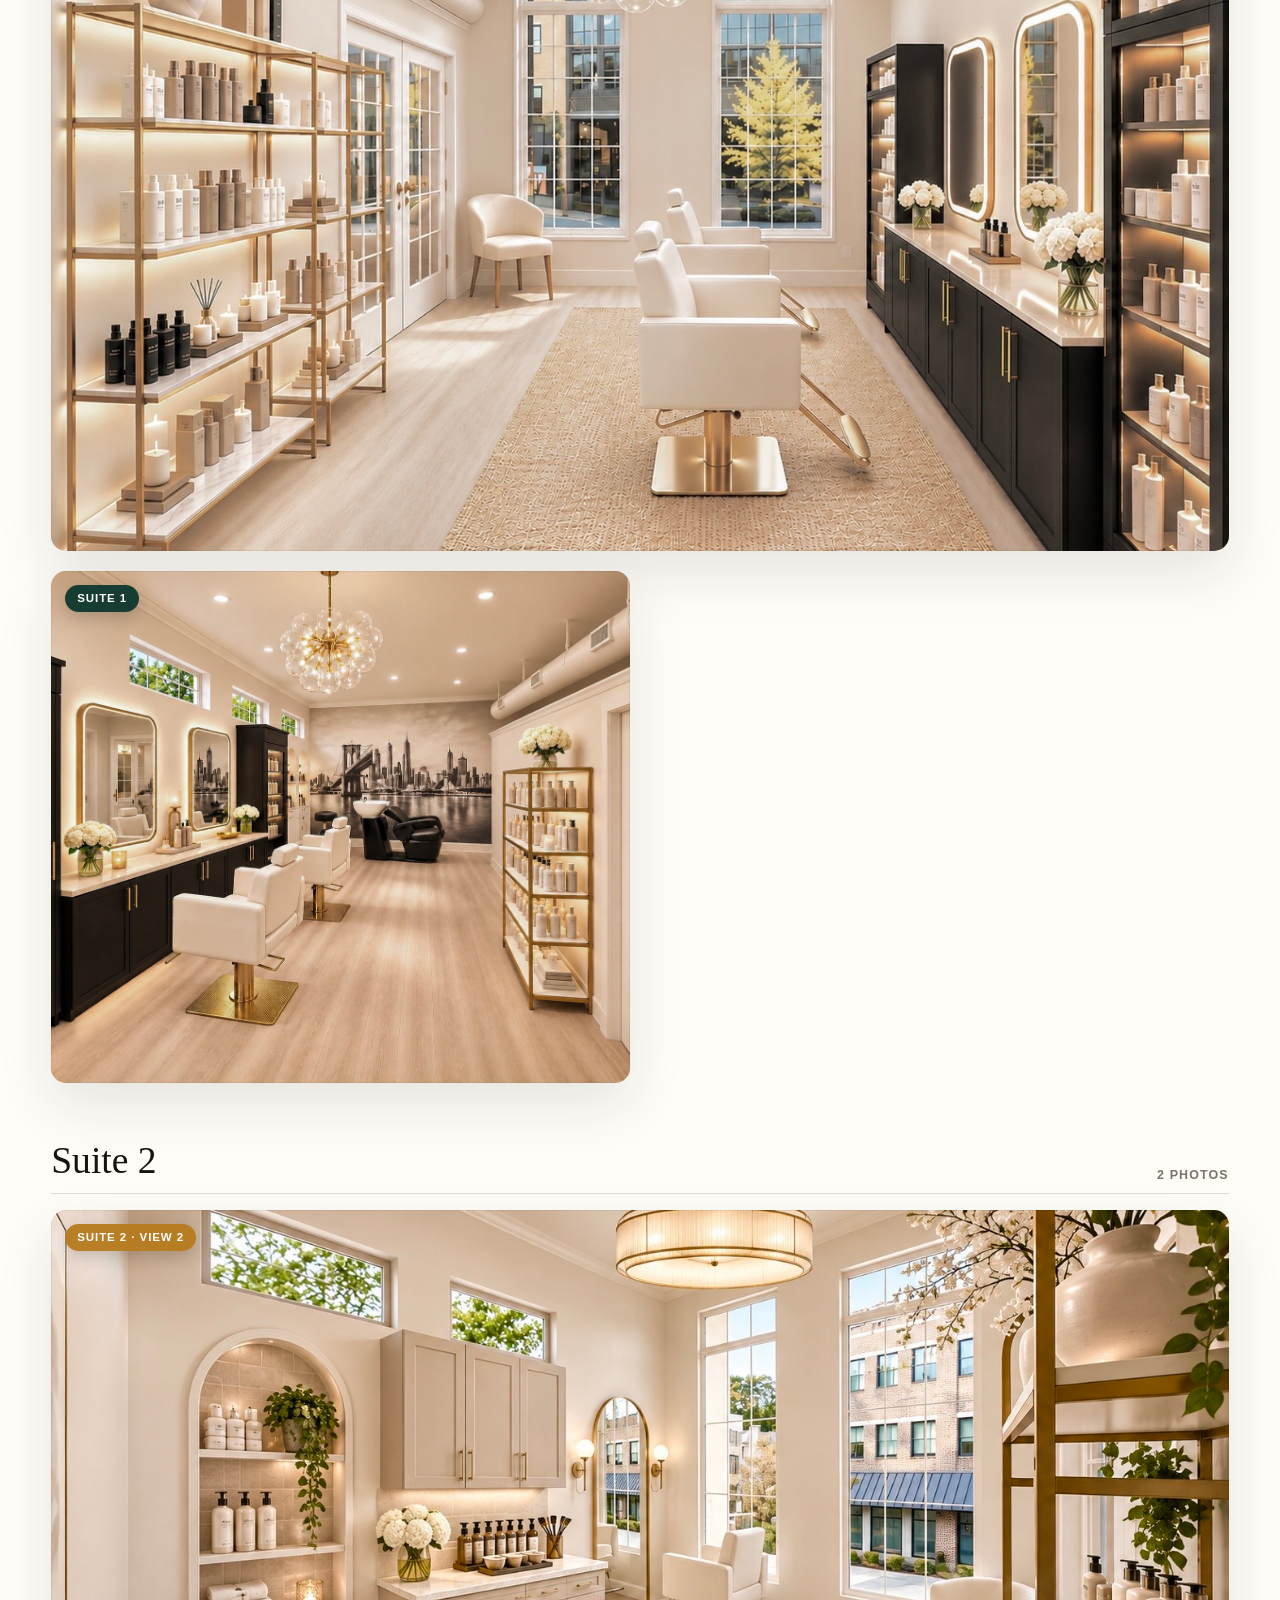
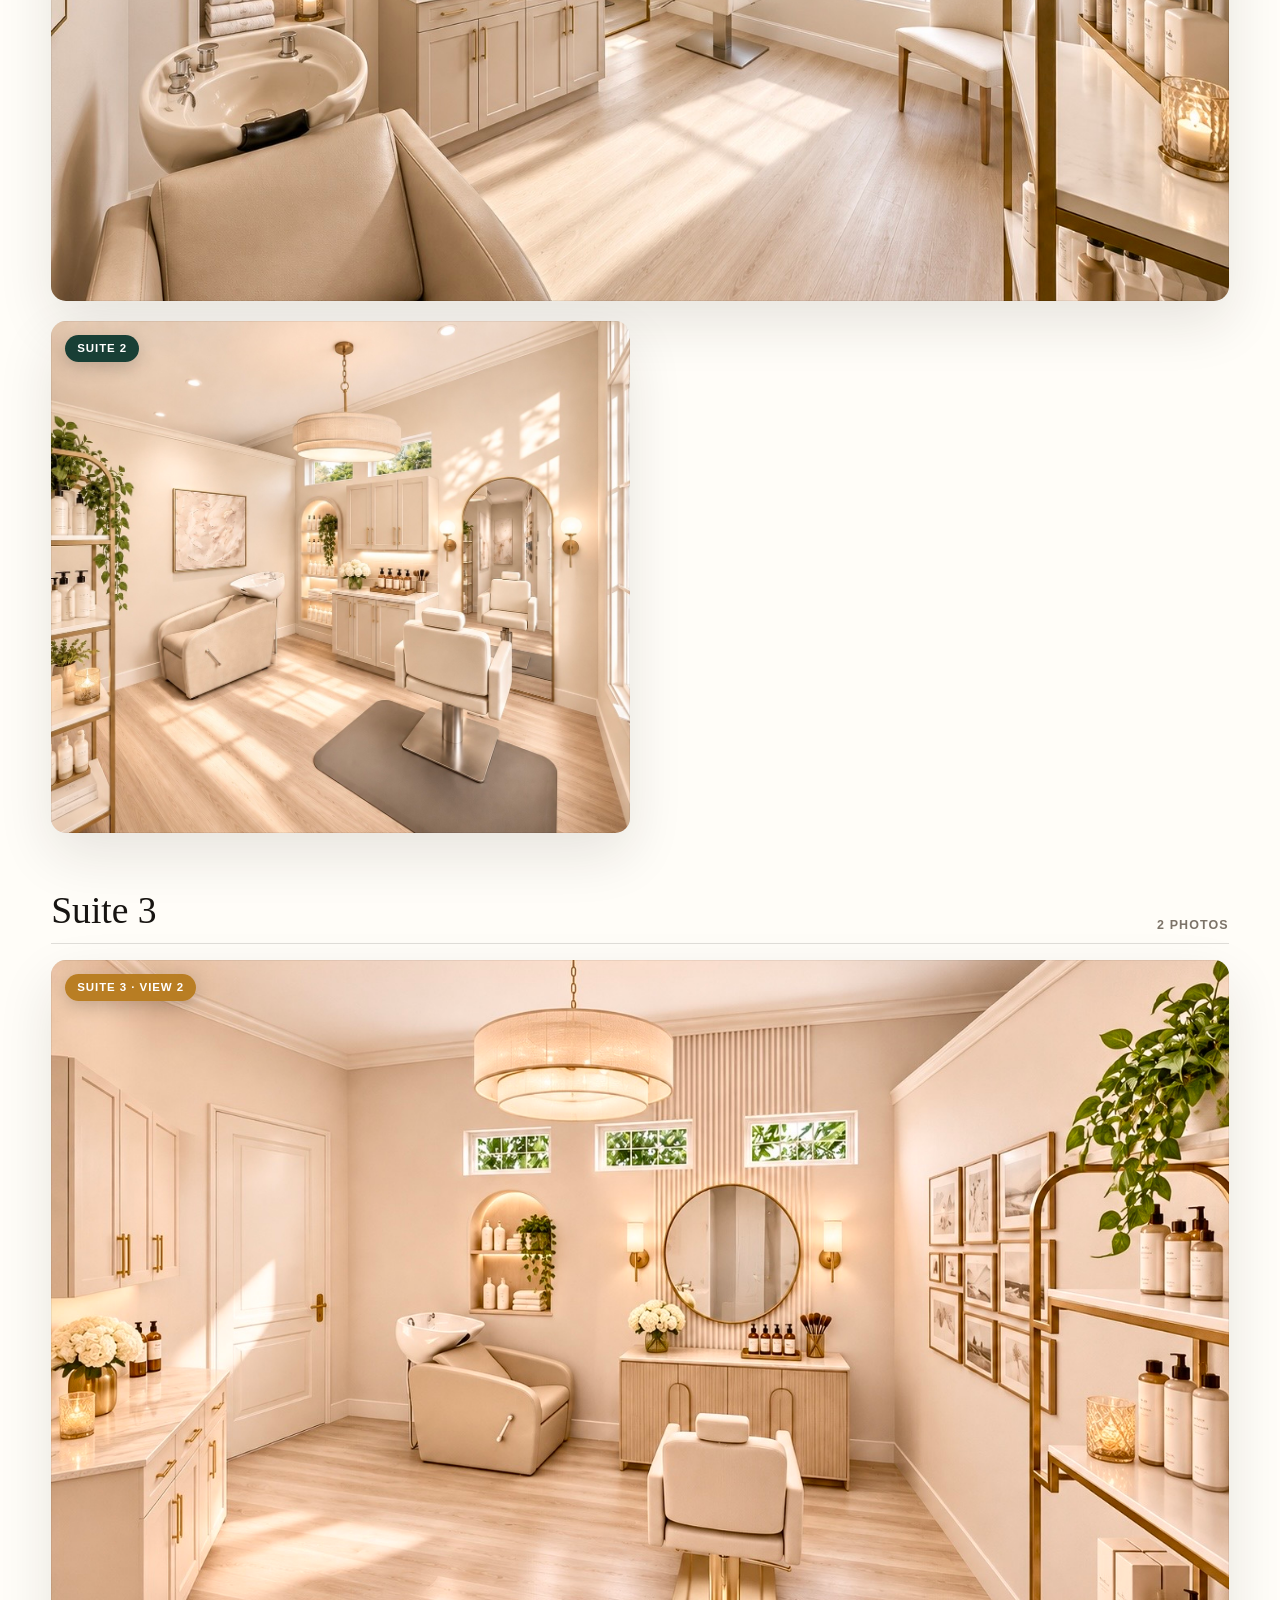
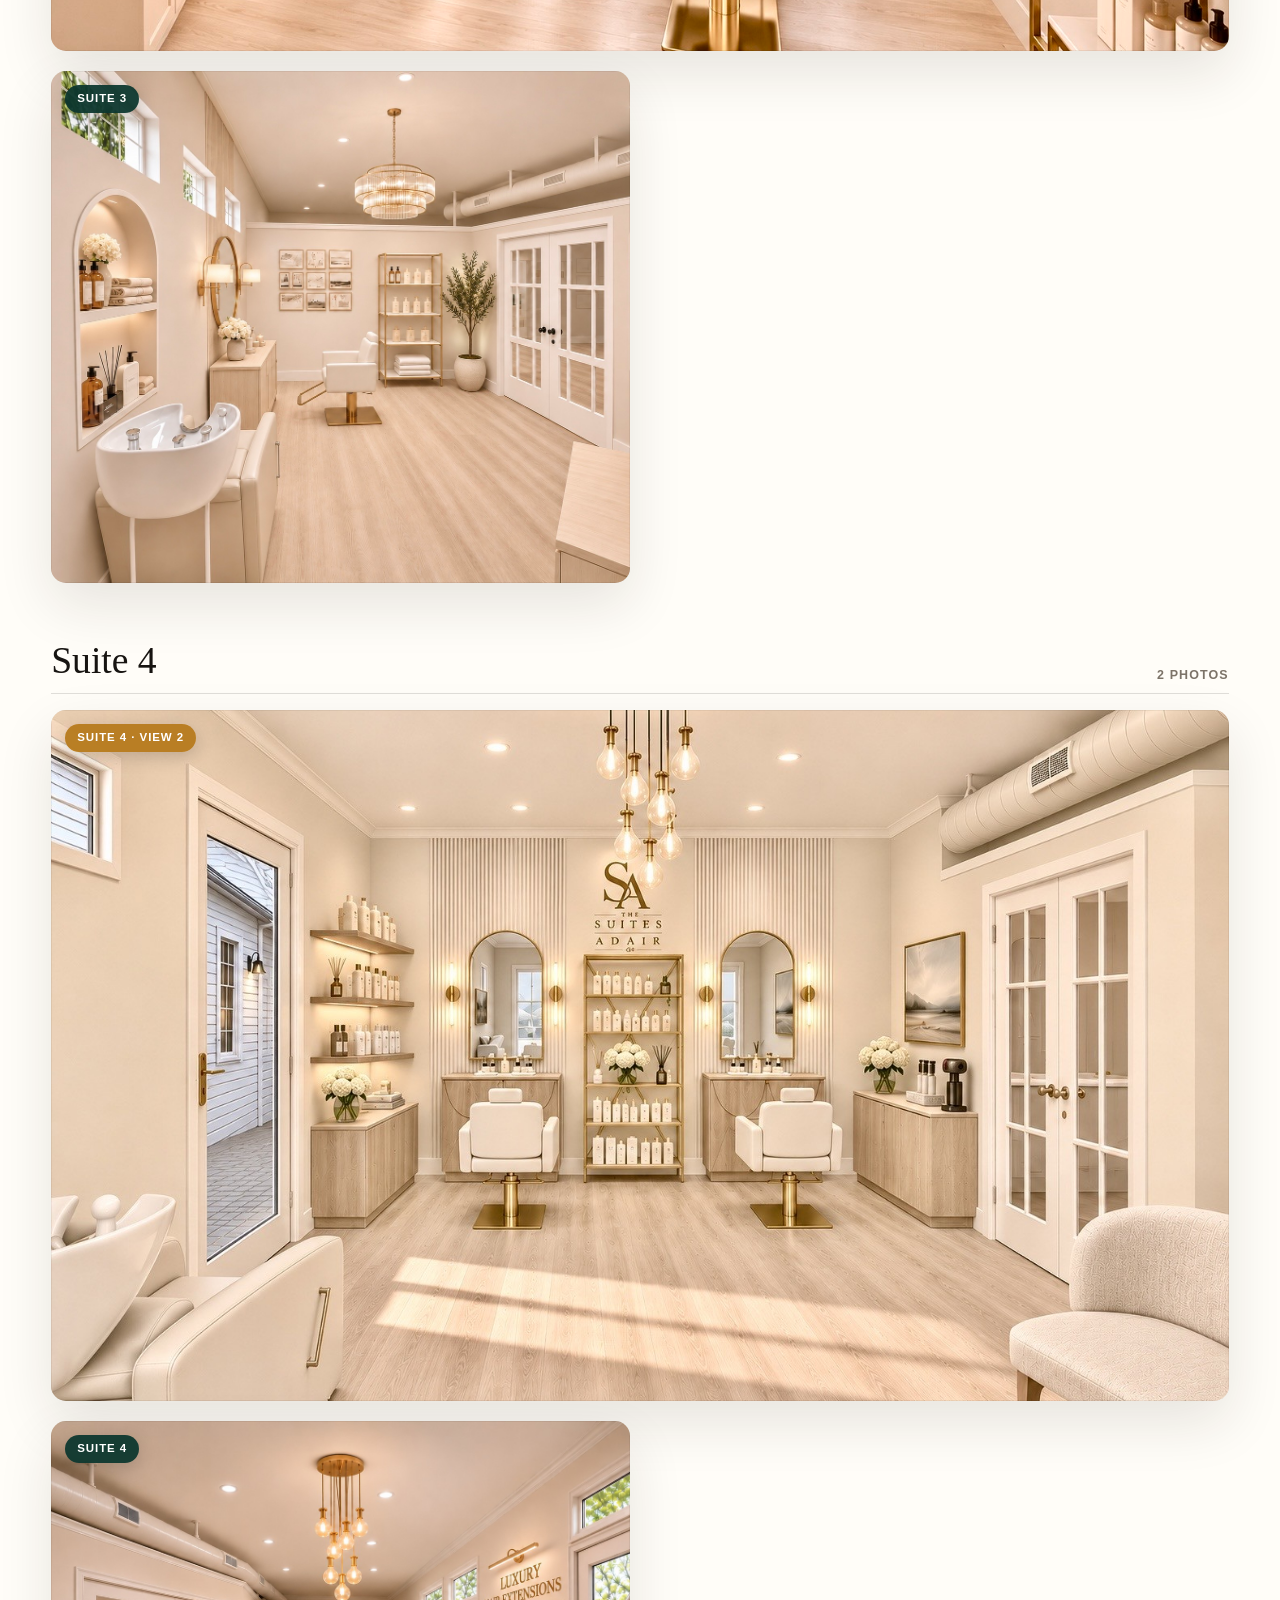
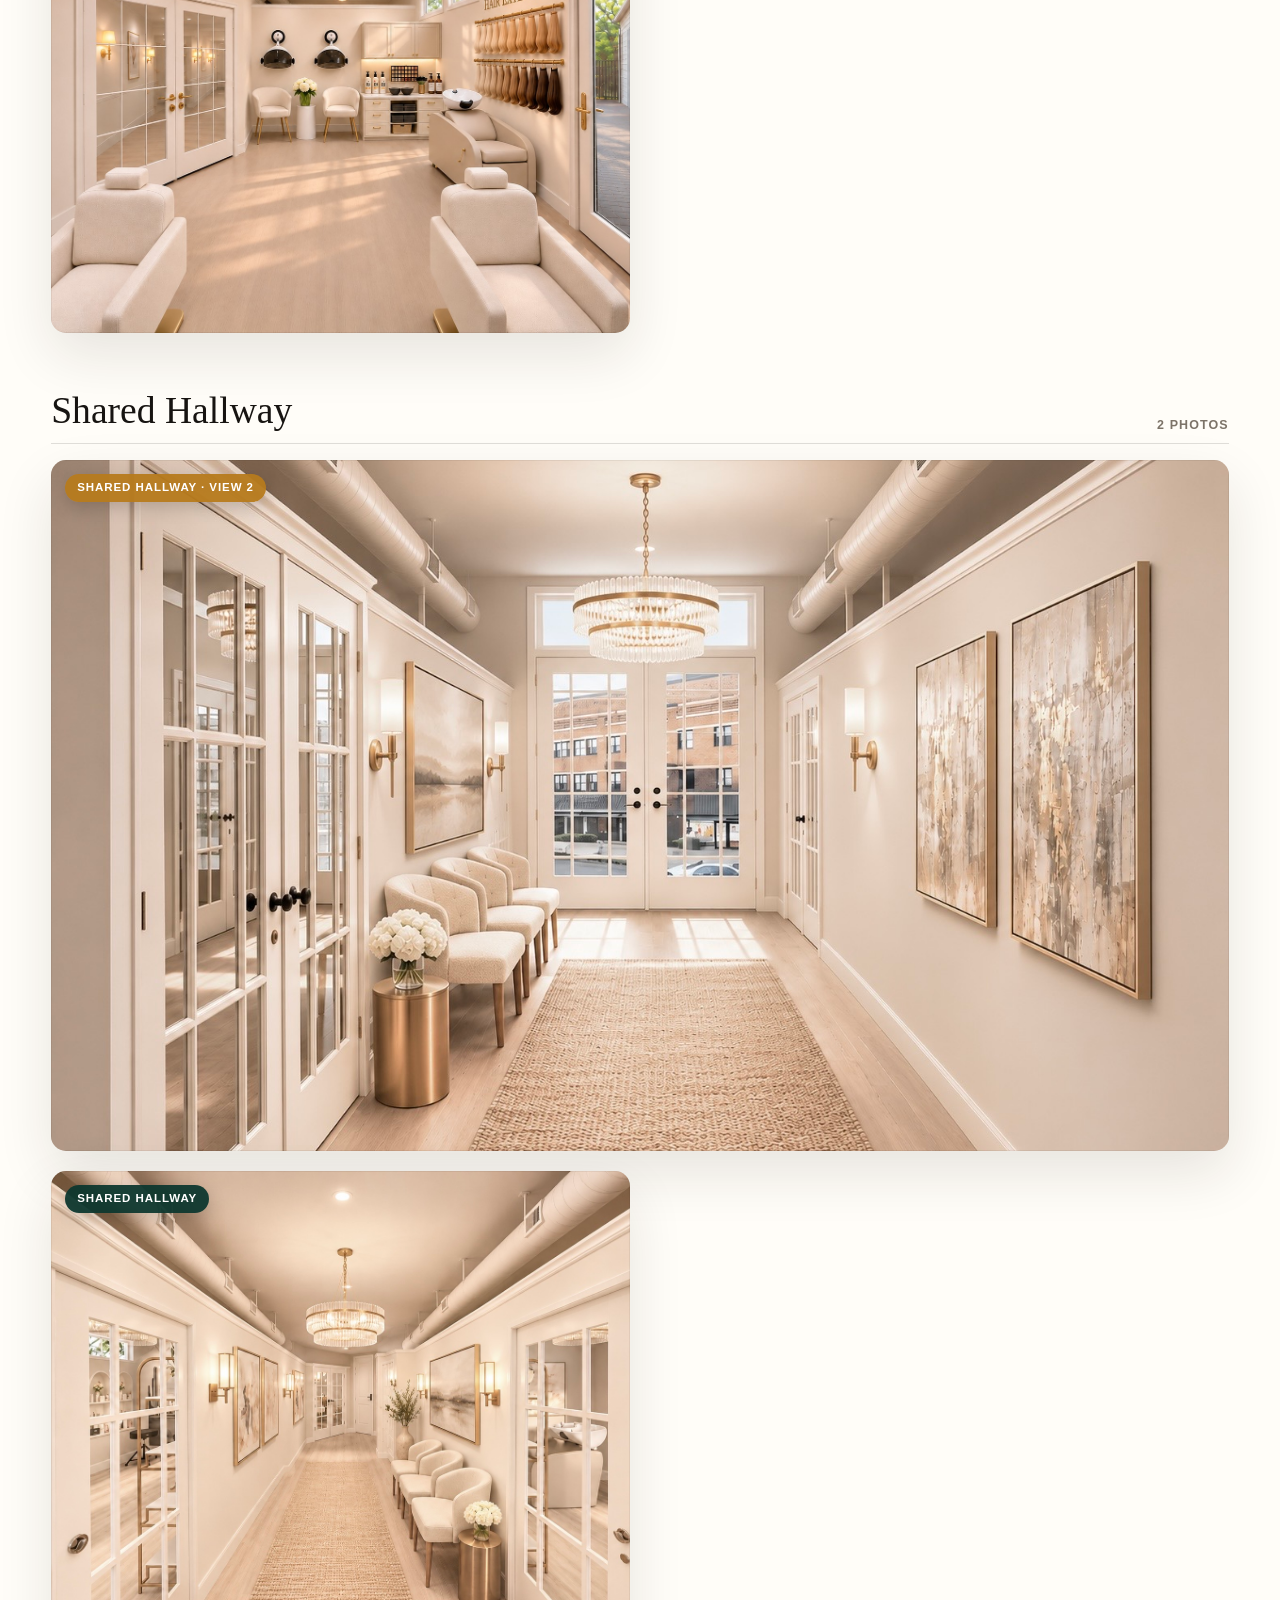
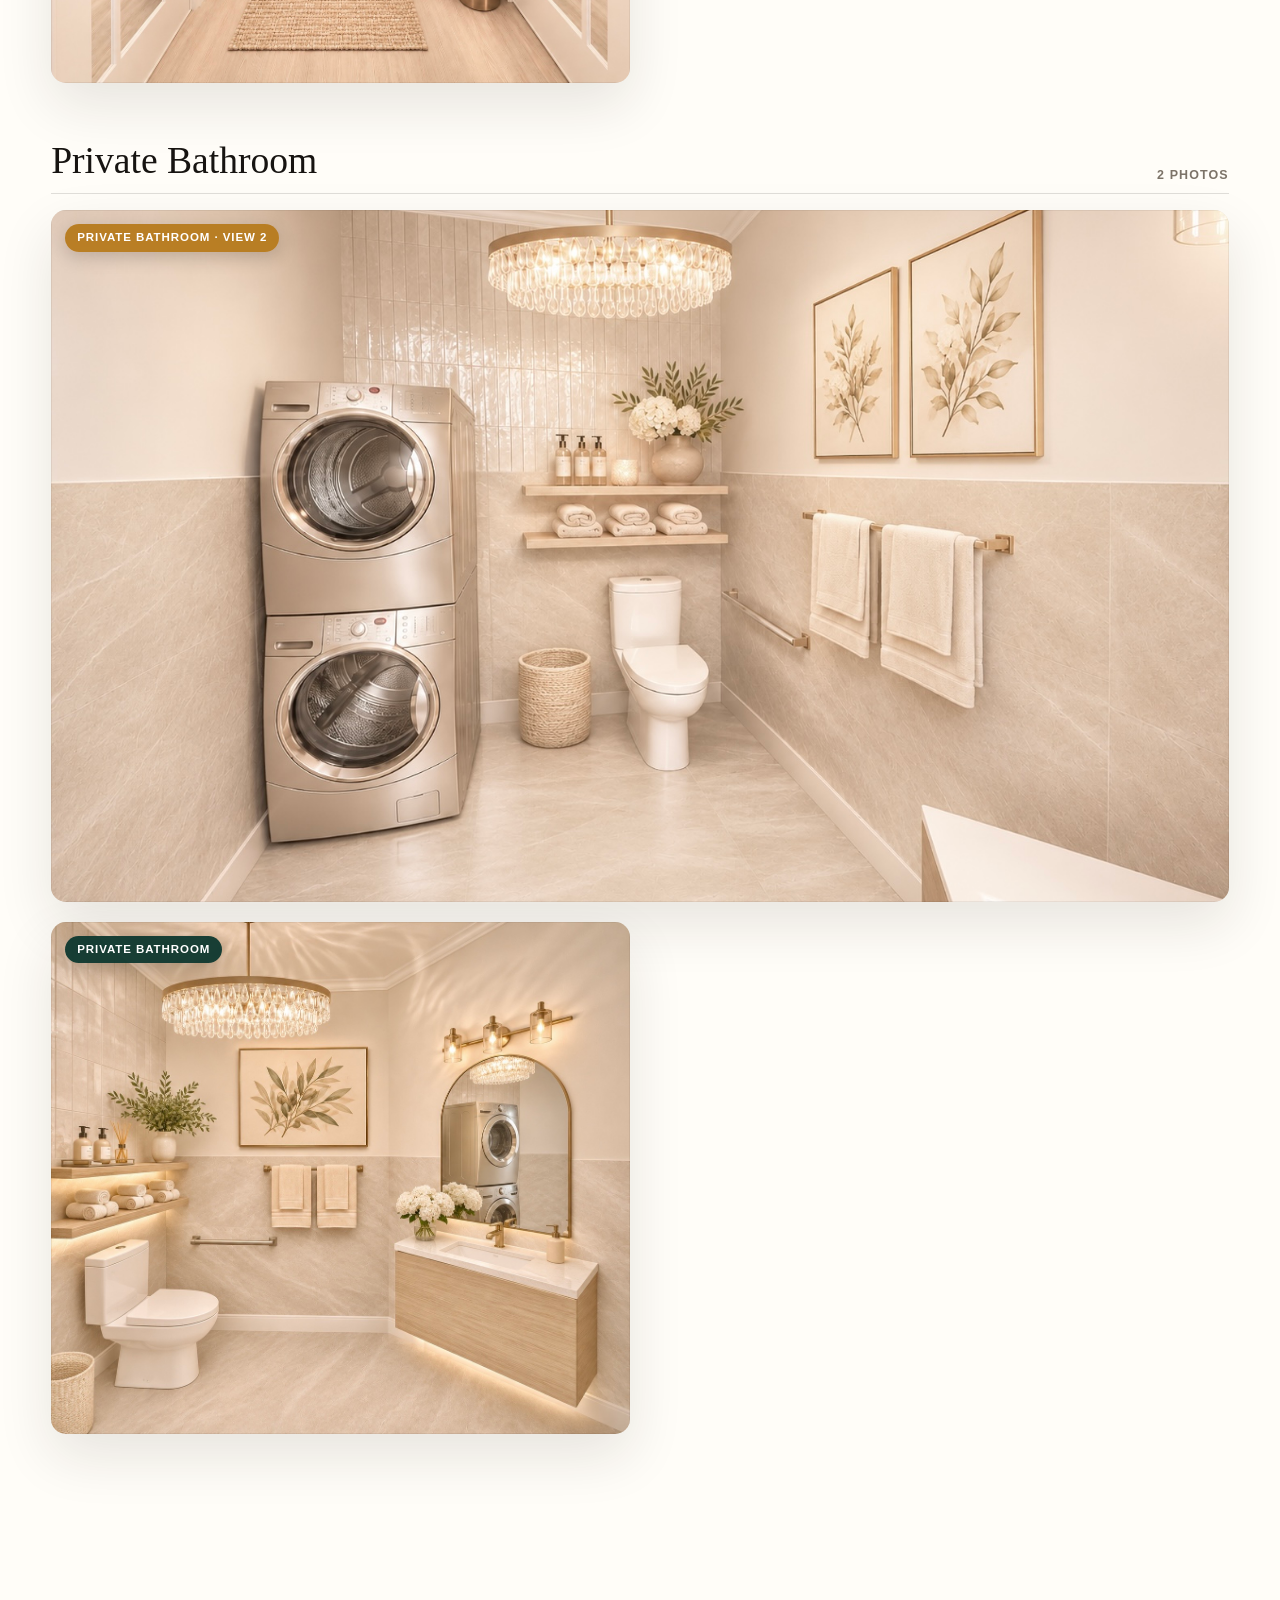
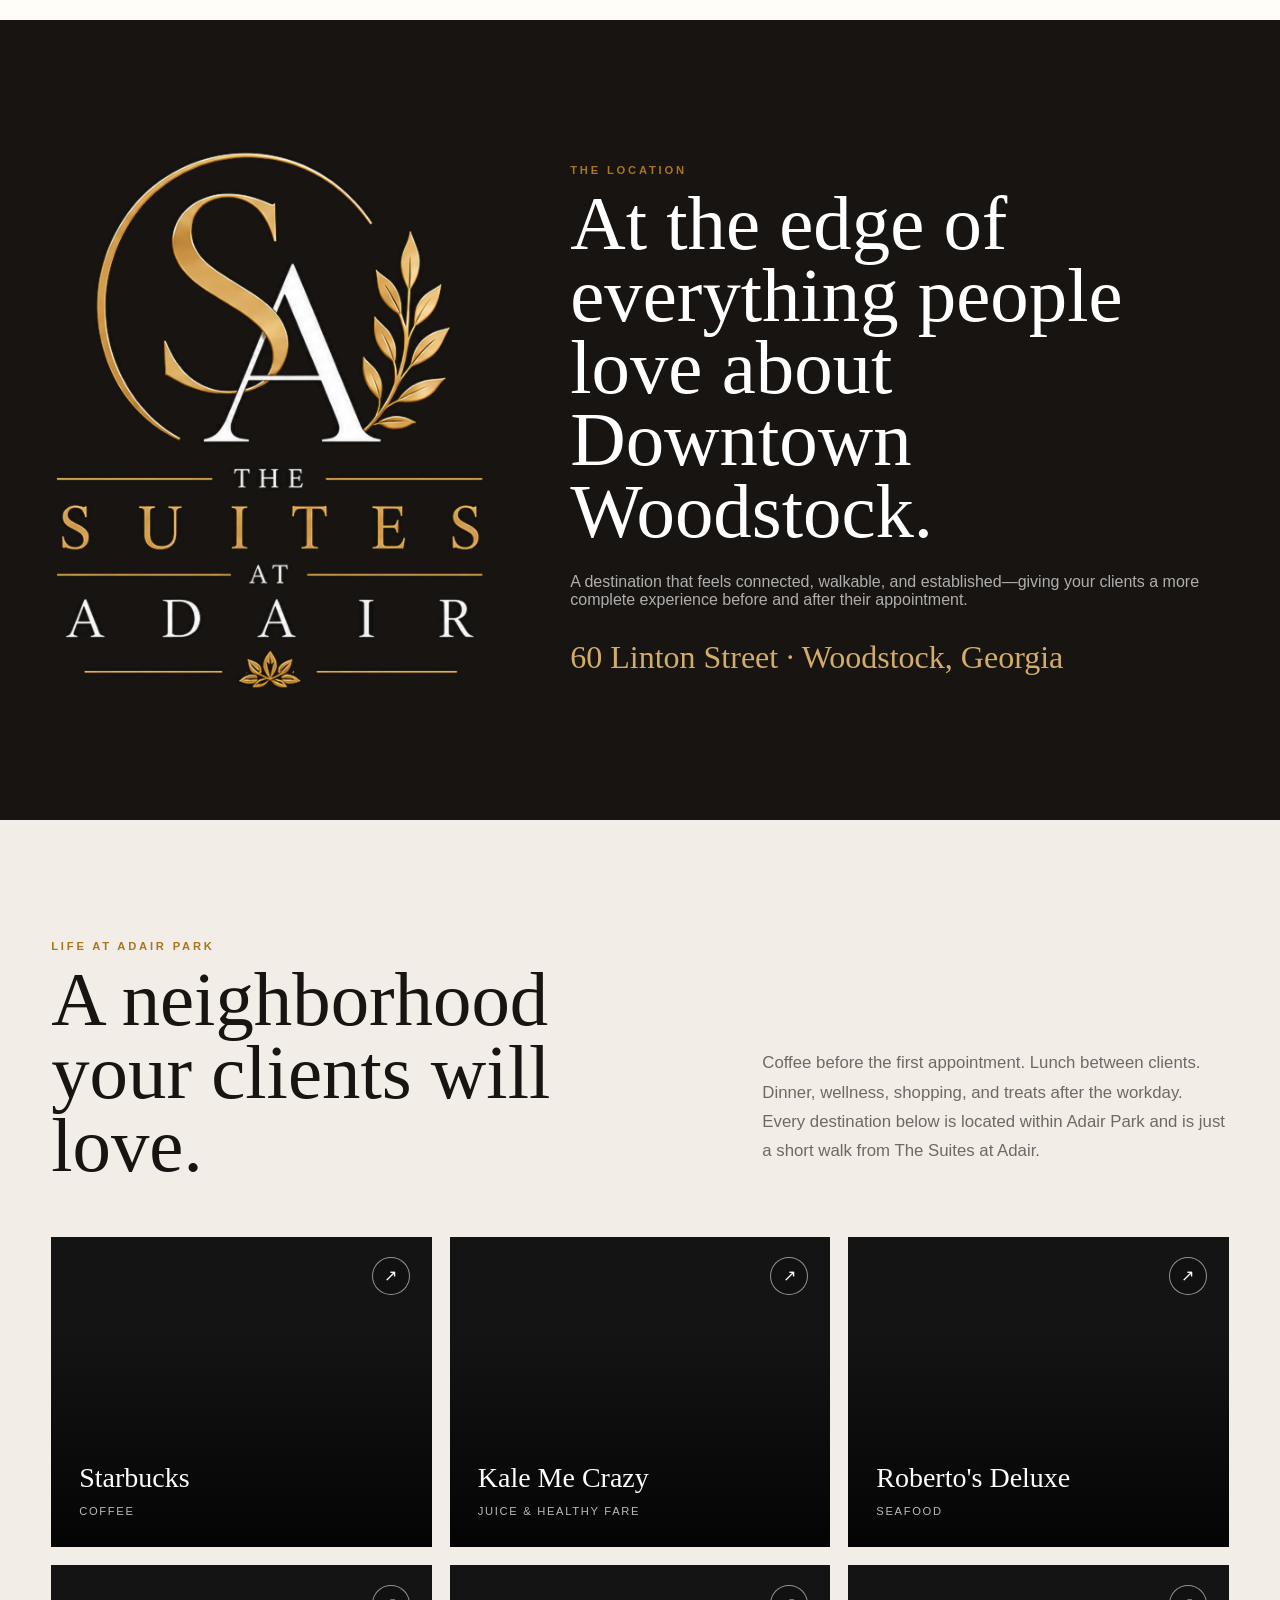
